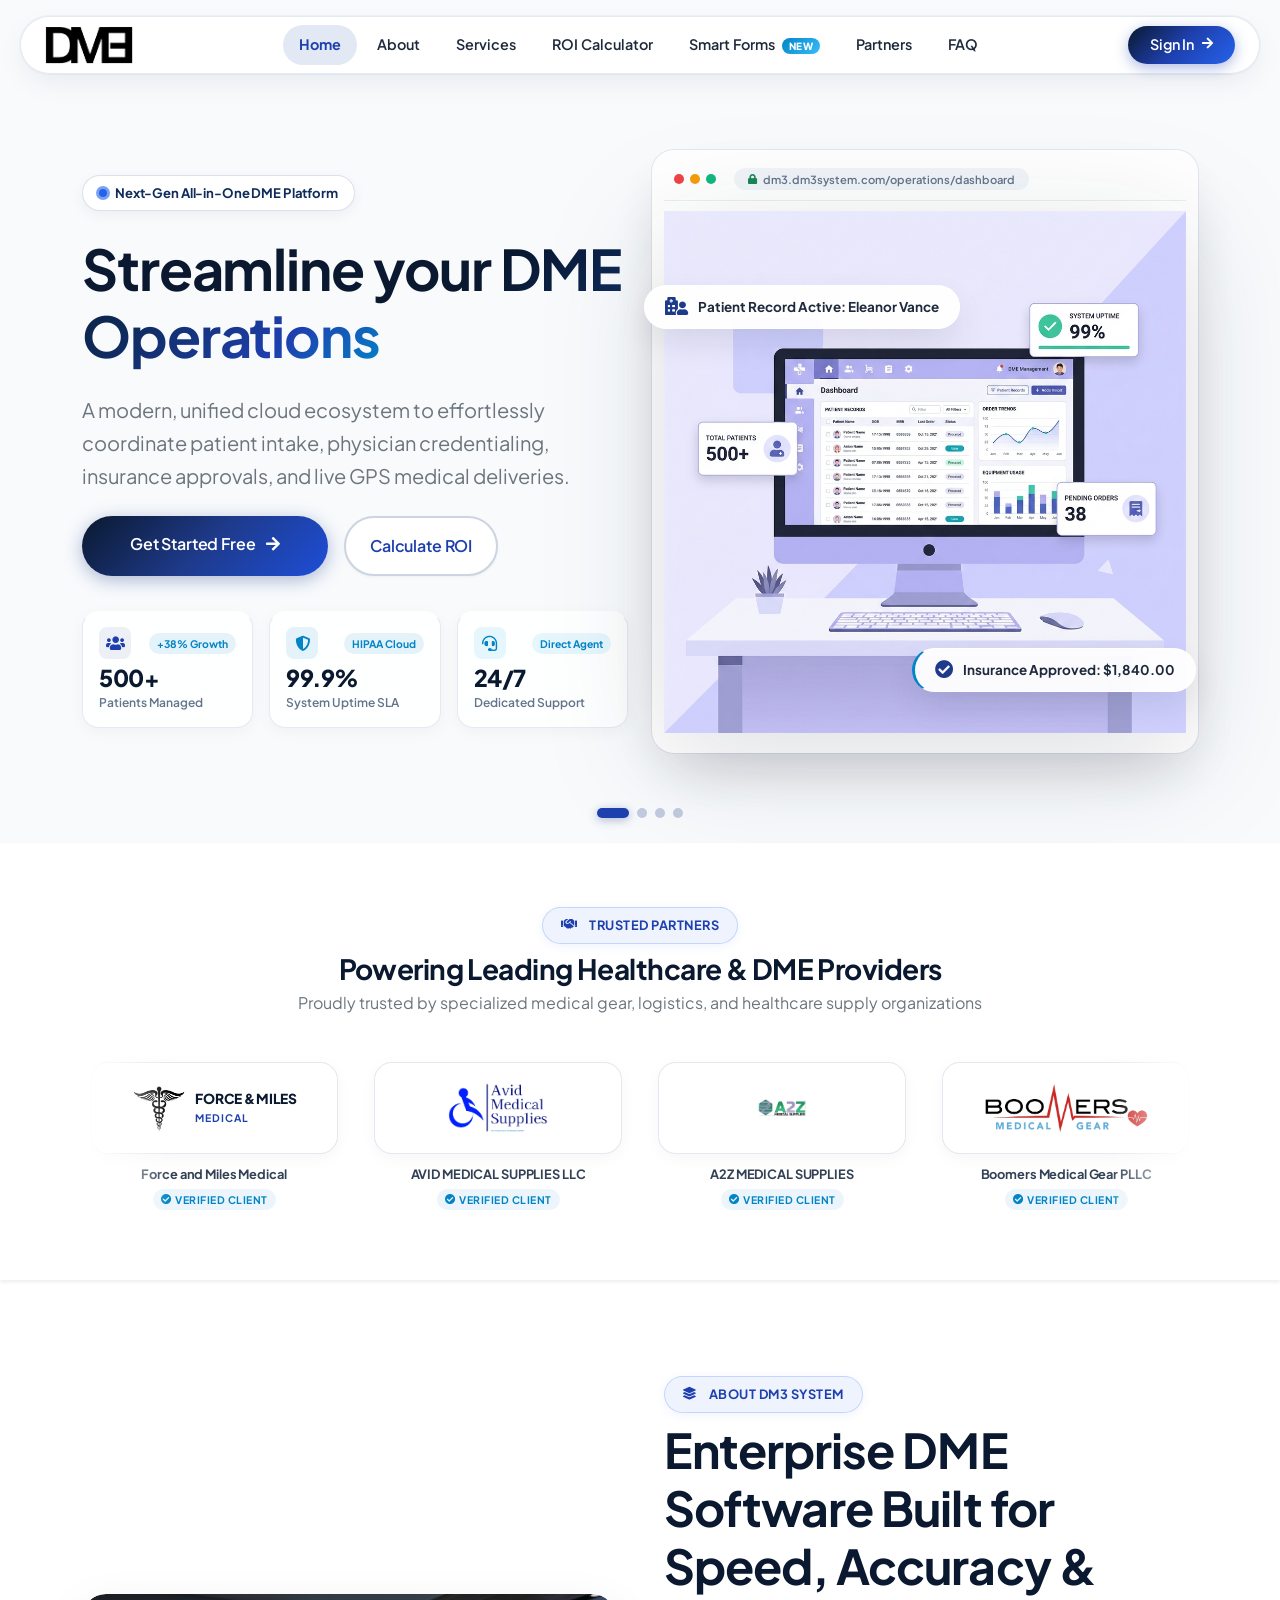
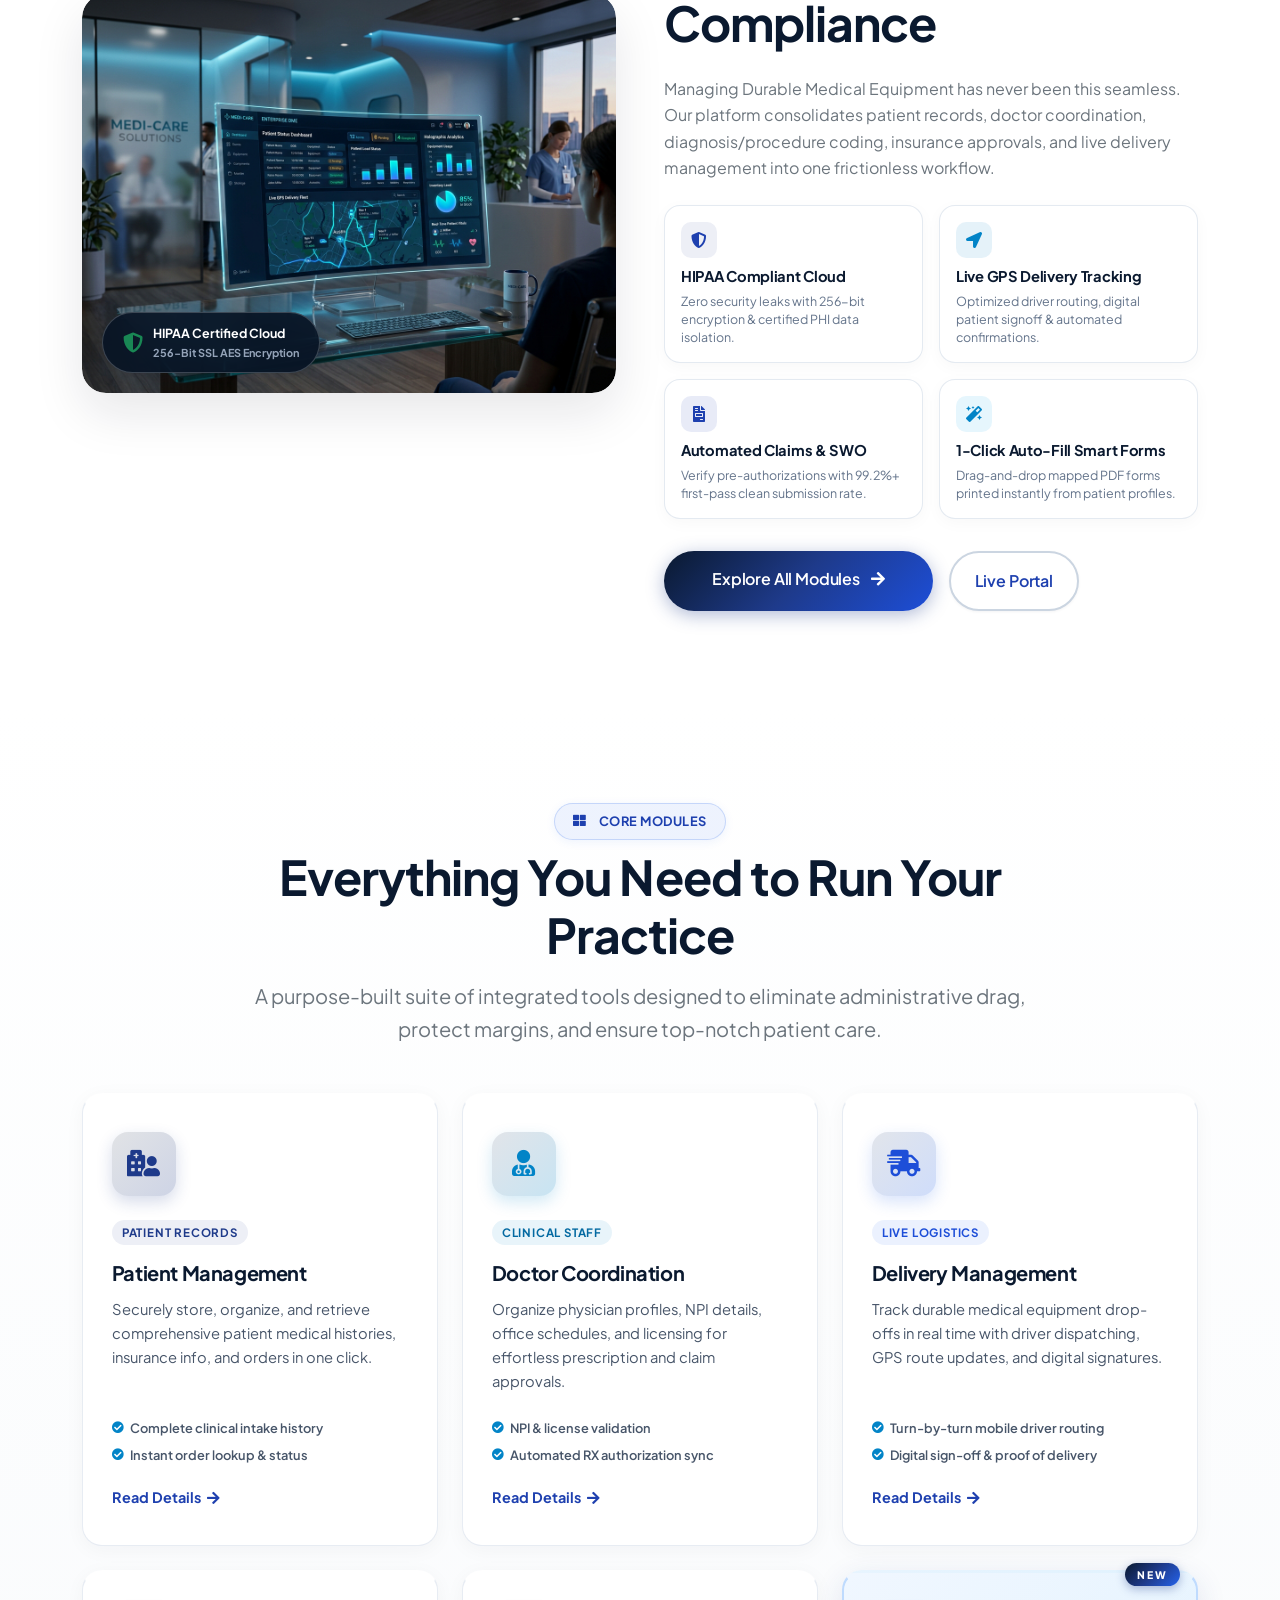
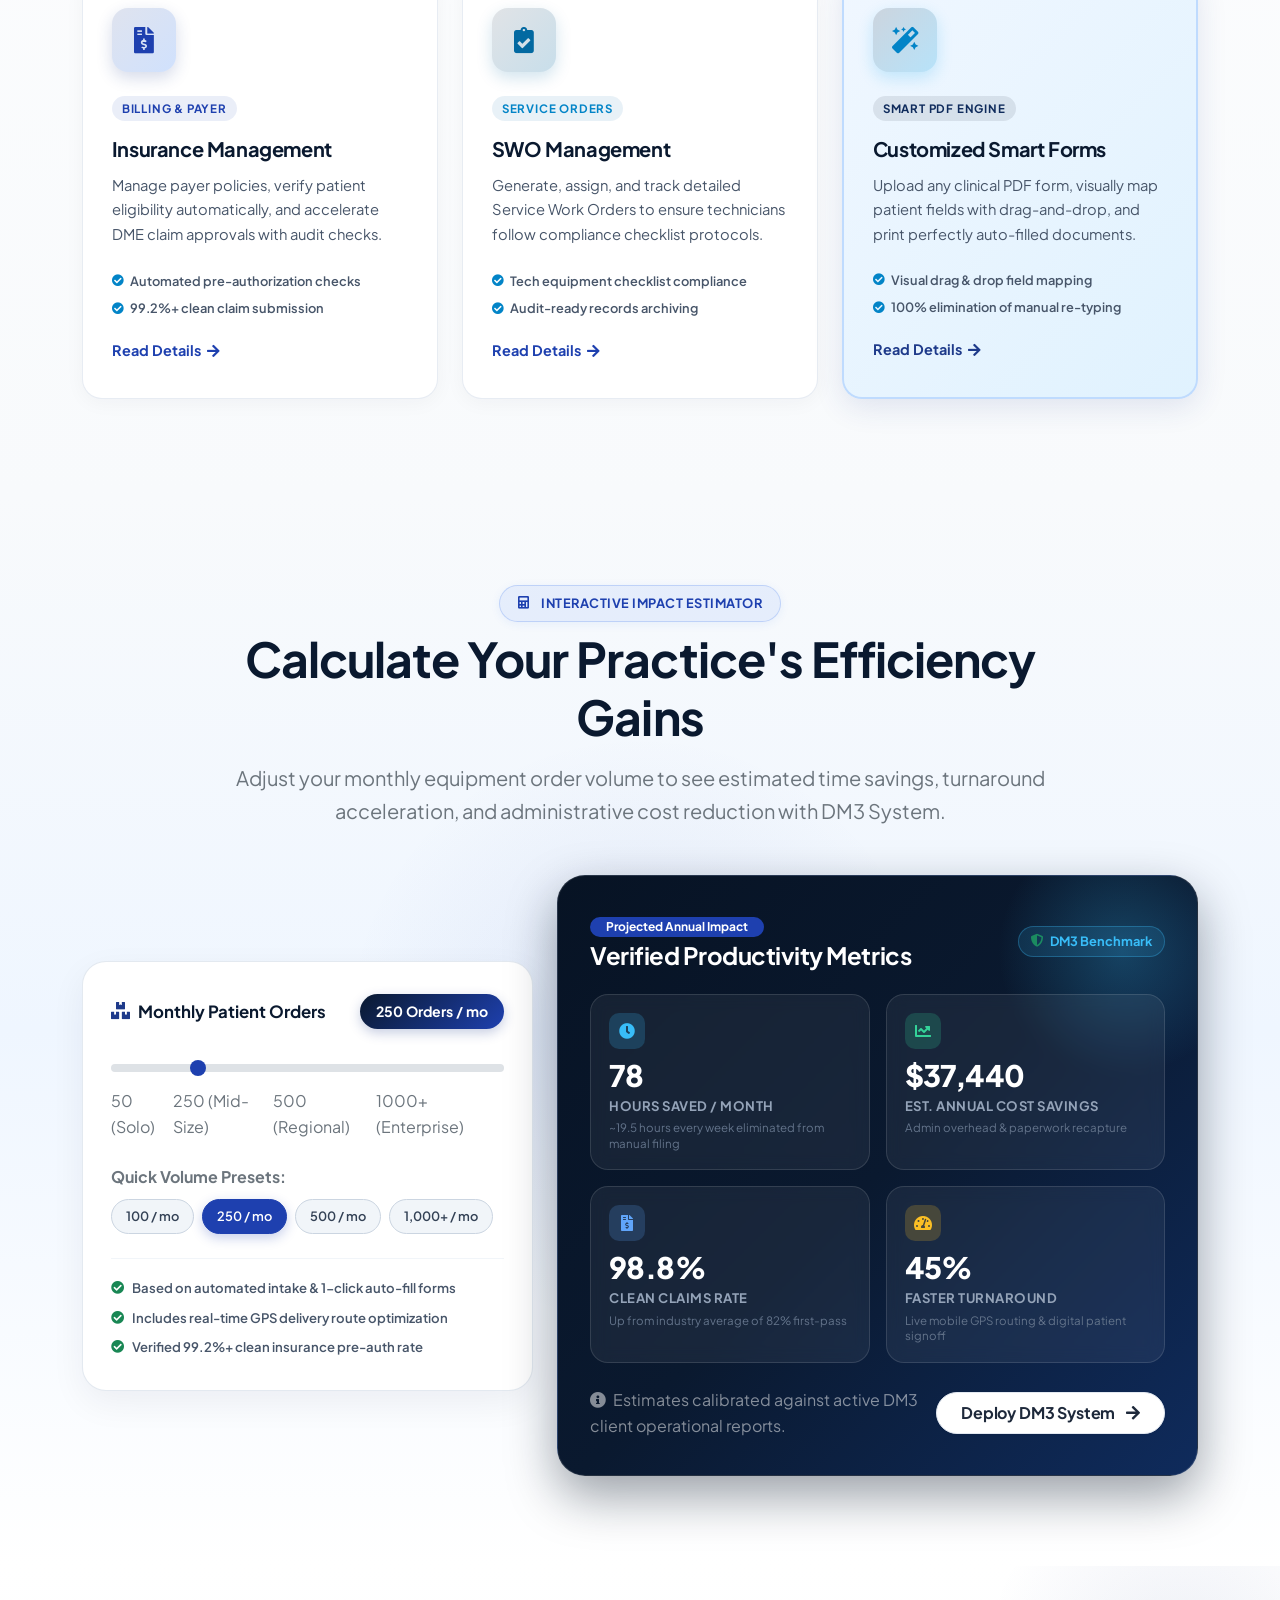
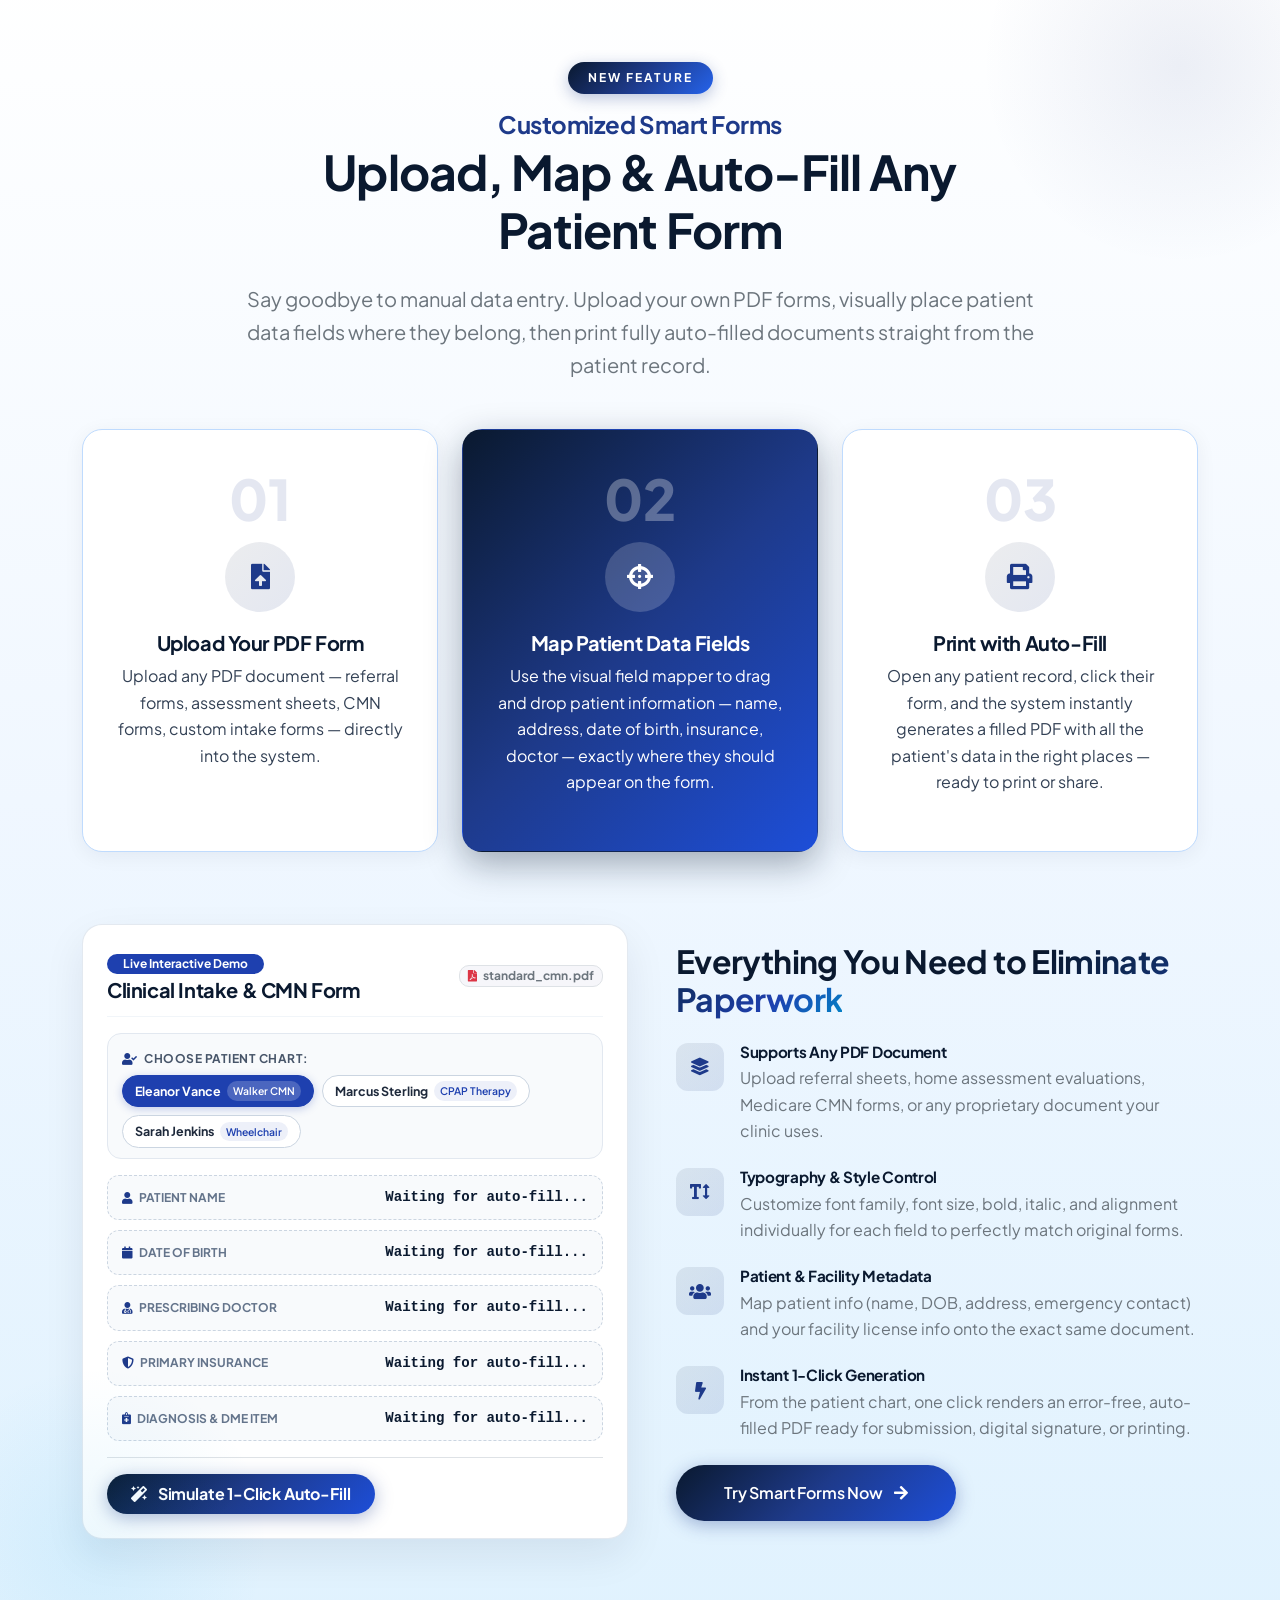
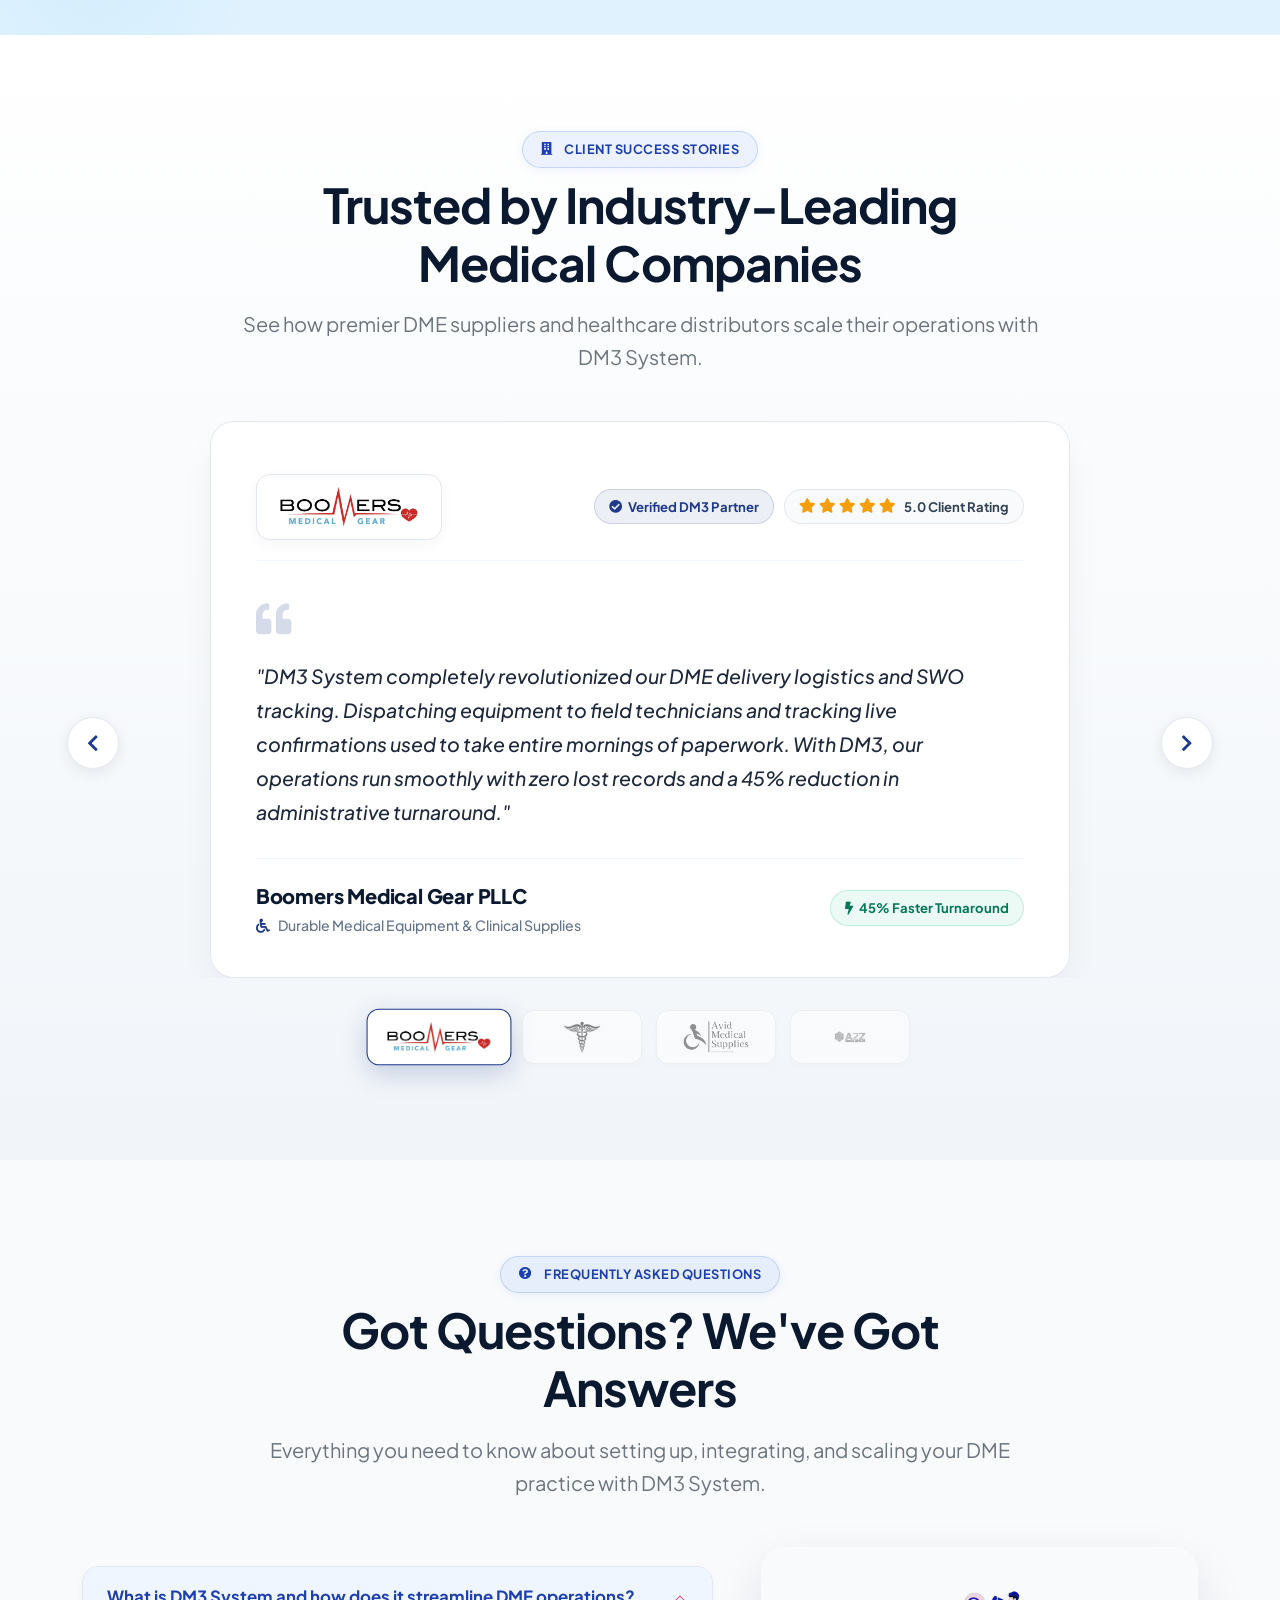
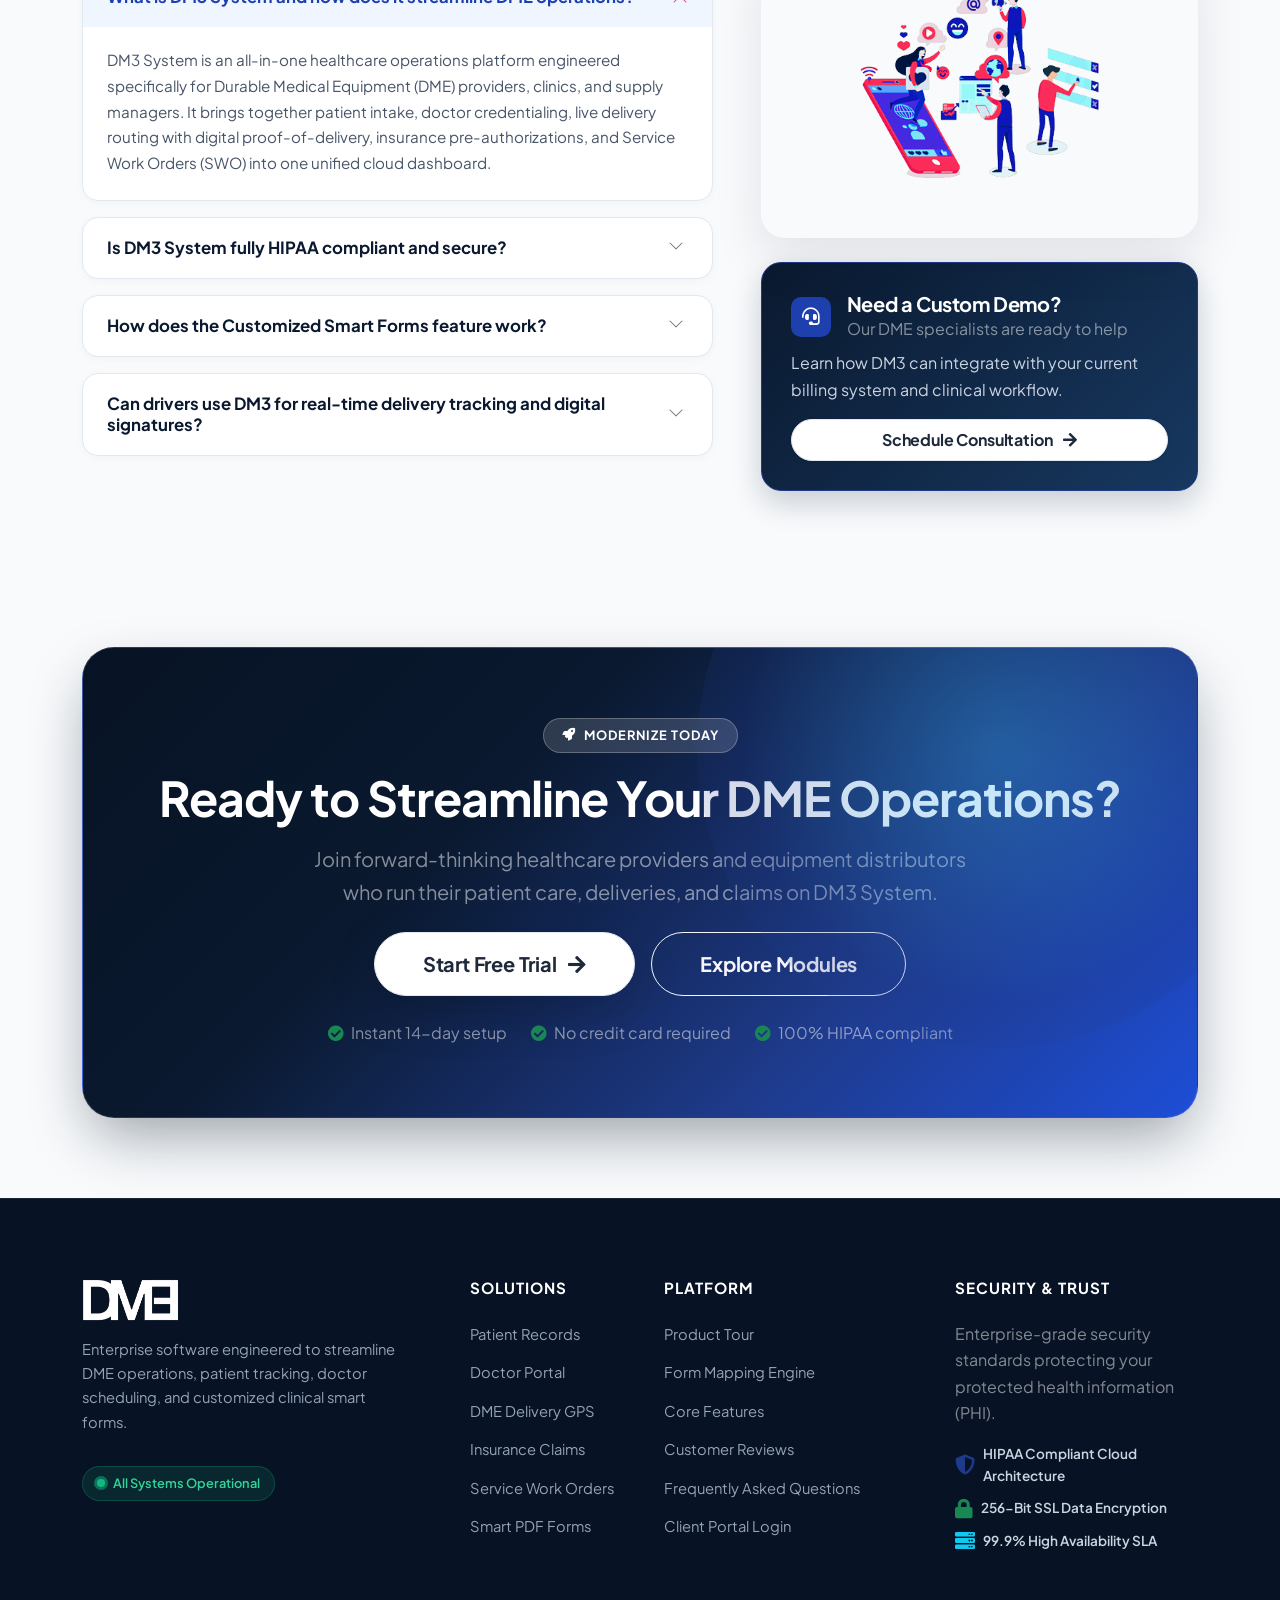
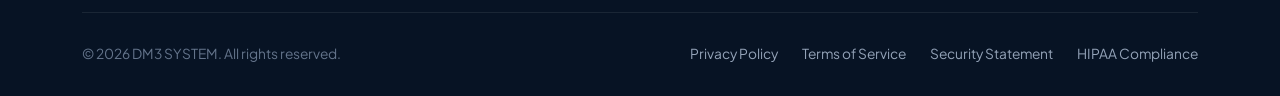
==== index.html @ 43729ce3 "fix the navigation bar in the service detail" ====
<!DOCTYPE html>
<html lang="en">

<head>
    <meta charset="utf-8">
    <title>DM3 System | Modern Healthcare &amp; DME Operations Platform</title>
    <meta content="width=device-width, initial-scale=1.0" name="viewport">
    <meta content="DME management, durable medical equipment, patient management, doctor portal, medical deliveries, insurance claims, smart forms" name="keywords">
    <meta content="All-in-one cloud platform to manage DME patient records, doctor scheduling, live GPS deliveries, insurance claims, and customized auto-filling smart PDF forms." name="description">

    <!-- Google Web Fonts -->
    <link rel="preconnect" href="https://fonts.googleapis.com">
    <link rel="preconnect" href="https://fonts.gstatic.com" crossorigin>
    <link href="https://fonts.googleapis.com/css2?family=Plus+Jakarta+Sans:wght@400;500;600;700;800&family=Inter:wght@400;500;600;700&display=swap" rel="stylesheet">

    <!-- Icon Font Stylesheet -->
    <link rel="stylesheet" href="https://use.fontawesome.com/releases/v5.15.4/css/all.css" />
    <link href="https://cdn.jsdelivr.net/npm/bootstrap-icons@1.4.1/font/bootstrap-icons.css" rel="stylesheet">

    <!-- Libraries Stylesheet -->
    <link href="lib/animate/animate.min.css" rel="stylesheet">
    <link href="lib/owlcarousel/assets/owl.carousel.min.css" rel="stylesheet">
    <link href="lib/lightbox/css/lightbox.min.css" rel="stylesheet">


    <!-- Favicon -->
    <link rel="icon" type="image/png" href="img/logo.png">

    <!-- Customized Bootstrap Stylesheet -->
    <link href="css/bootstrap.min.css" rel="stylesheet">

    <!-- Template Stylesheet -->
    <link href="css/style.css?v=5.0" rel="stylesheet">
</head>

<body>

    <!-- Spinner Start -->
    <div id="spinner"
        class="show bg-white position-fixed translate-middle w-100 vh-100 top-50 start-50 d-flex align-items-center justify-content-center">
        <div class="spinner-border text-primary" style="width: 3rem; height: 3rem;" role="status">
            <span class="sr-only">Loading...</span>
        </div>
    </div>
    <!-- Spinner End -->


    <!-- Navbar & Hero Start -->
    <header class="header-nav-wrapper">
        <nav class="navbar navbar-expand-lg navbar-floating-inner py-2 px-3 px-lg-4">
            <a href="index.html" class="navbar-brand p-0 d-inline-flex align-items-center">
                <img src="img/logo.png" alt="DM3 System" class="brand-logo-img">
            </a>
            
            <button class="navbar-toggler border-0 shadow-none px-2" type="button" data-bs-toggle="collapse" data-bs-target="#navbarCollapse" aria-label="Toggle navigation">
                <span class="fas fa-bars text-primary fs-4"></span>
            </button>
            
            <div class="collapse navbar-collapse" id="navbarCollapse">
                <div class="navbar-nav mx-auto py-2 py-lg-0 align-items-lg-center">
                    <a href="index.html" class="nav-item nav-link active">Home</a>
                    <a href="#about" class="nav-item nav-link">About</a>
                    <a href="#services" class="nav-item nav-link">Services</a>
                    <a href="#roi-calculator" class="nav-item nav-link">ROI Calculator</a>
                    <a href="#custom-forms-feature" class="nav-item nav-link">Smart Forms <span class="nav-new-chip">New</span></a>
                    <a href="#testimonial" class="nav-item nav-link">Partners</a>
                    <a href="#faq" class="nav-item nav-link">FAQ</a>
                </div>

                <div class="d-flex align-items-center gap-2 nav-actions">
                    <a href="https://dm3.dm3system.com" class="btn btn-nav-signin">
                        <span>Sign In</span>
                        <i class="fas fa-arrow-right"></i>
                    </a>
                </div>
            </div>
        </nav>
    </header>

    <div class="container-fluid header position-relative overflow-hidden p-0">
        <!-- Hero Carousel Start -->
        <div class="hero-carousel-wrapper position-relative">
            <!-- Modern Tech Grid & Ambient Mesh Lighting -->
            <div class="hero-grid-bg"></div>
            <div class="hero-ambient-orb-1"></div>
            <div class="hero-ambient-orb-2"></div>

            <div class="header-carousel owl-carousel">

                <!-- Slide 1: Platform Overview -->
                <div class="hero-slide">
                    <div class="container hero-container h-100">
                        <div class="row gy-5 align-items-center h-100">
                            <div class="col-lg-6">
                                <span class="hero-badge-live">
                                    <span class="badge-beacon"></span> Next-Gen All-in-One DME Platform
                                </span>
                                <h1 class="display-4 fw-bold mb-4">Streamline your <span class="hero-title-gradient">DME Operations</span></h1>
                                <p class="fs-5 mb-4 text-muted">A modern, unified cloud ecosystem to effortlessly coordinate patient intake, physician credentialing, insurance approvals, and live GPS medical deliveries.</p>
                                <div class="d-flex gap-3 flex-wrap">
                                    <a href="https://dm3.dm3system.com" class="btn btn-primary rounded-pill py-3 px-5">Get Started Free <i class="fas fa-arrow-right ms-2"></i></a>
                                    <a href="#roi-calculator" class="btn btn-outline-primary rounded-pill py-3 px-4">Calculate ROI</a>
                                </div>
                                <div class="hero-stats-grid">
                                    <div class="hero-stat-card">
                                        <div class="hero-stat-card-top">
                                            <div class="hero-stat-card-icon"><i class="fas fa-users"></i></div>
                                            <span class="hero-stat-card-pill">+38% Growth</span>
                                        </div>
                                        <div class="hero-stat-card-num">500+</div>
                                        <div class="hero-stat-card-label">Patients Managed</div>
                                    </div>
                                    <div class="hero-stat-card">
                                        <div class="hero-stat-card-top">
                                            <div class="hero-stat-card-icon" style="background: rgba(2, 132, 199, 0.1); color: #0284c7;"><i class="fas fa-shield-alt"></i></div>
                                            <span class="hero-stat-card-pill" style="background: rgba(2, 132, 199, 0.1); color: #0284c7;">HIPAA Cloud</span>
                                        </div>
                                        <div class="hero-stat-card-num">99.9%</div>
                                        <div class="hero-stat-card-label">System Uptime SLA</div>
                                    </div>
                                    <div class="hero-stat-card">
                                        <div class="hero-stat-card-top">
                                            <div class="hero-stat-card-icon" style="background: rgba(14, 165, 233, 0.1); color: #0284c7;"><i class="fas fa-headset"></i></div>
                                            <span class="hero-stat-card-pill" style="background: rgba(14, 165, 233, 0.1); color: #0284c7;">Direct Agent</span>
                                        </div>
                                        <div class="hero-stat-card-num">24/7</div>
                                        <div class="hero-stat-card-label">Dedicated Support</div>
                                    </div>
                                </div>
                            </div>
                            <div class="col-lg-6 text-center">
                                <div class="hero-mockup-frame">
                                    <div class="browser-bar">
                                        <span class="browser-dot browser-dot-red"></span>
                                        <span class="browser-dot browser-dot-yellow"></span>
                                        <span class="browser-dot browser-dot-green"></span>
                                        <div class="browser-url-pill">
                                            <i class="fas fa-lock text-success" style="font-size: 0.65rem;"></i>
                                            <span>dm3.dm3system.com/operations/dashboard</span>
                                        </div>
                                    </div>
                                    <div class="hero-img-wrap">
                                        <img src="img/hero-slide-1.png" class="img-fluid hero-main-img" alt="DM3 Dashboard">
                                        <div class="hero-float-card hero-float-card-1">
                                            <i class="fas fa-hospital-user text-primary"></i>
                                            <span>Patient Record Active: Eleanor Vance</span>
                                        </div>
                                        <div class="hero-float-card hero-float-card-2 hero-float-card-green">
                                            <i class="fas fa-check-circle text-primary"></i>
                                            <span>Insurance Approved: $1,840.00</span>
                                        </div>
                                    </div>
                                </div>
                            </div>
                        </div>
                    </div>
                </div>

                <!-- Slide 2: Clinical Coordination -->
                <div class="hero-slide">
                    <div class="container hero-container h-100">
                        <div class="row gy-5 align-items-center h-100">
                            <div class="col-lg-6">
                                <span class="hero-badge-live">
                                    <span class="badge-beacon" style="background:#0284c7;"></span> Patient &amp; Doctor Care
                                </span>
                                <h1 class="display-4 fw-bold mb-4">Manage Patients &amp; <span class="hero-title-gradient">Doctors</span> Effortlessly</h1>
                                <p class="fs-5 mb-4 text-muted">Organize complete patient profiles, physician credentialing, diagnosis/procedure ICD-10 codes, and clinical orders from a single intuitive dashboard.</p>
                                <div class="d-flex gap-3 flex-wrap">
                                    <a href="https://dm3.dm3system.com" class="btn btn-primary rounded-pill py-3 px-5">Get Started Free <i class="fas fa-arrow-right ms-2"></i></a>
                                    <a href="#services" class="btn btn-outline-primary rounded-pill py-3 px-5">Explore Modules</a>
                                </div>
                                <div class="hero-features mt-4">
                                    <div class="hero-feature-item">
                                        <i class="fas fa-user-md text-primary"></i>
                                        <span>Doctor Profiles &amp; NPI</span>
                                    </div>
                                    <div class="hero-feature-item">
                                        <i class="fas fa-notes-medical text-primary"></i>
                                        <span>Medical Records &amp; Charting</span>
                                    </div>
                                    <div class="hero-feature-item">
                                        <i class="fas fa-procedures text-primary"></i>
                                        <span>ICD-10 Procedure Codes</span>
                                    </div>
                                </div>
                            </div>
                            <div class="col-lg-6 text-center">
                                <div class="hero-mockup-frame">
                                    <div class="browser-bar">
                                        <span class="browser-dot browser-dot-red"></span>
                                        <span class="browser-dot browser-dot-yellow"></span>
                                        <span class="browser-dot browser-dot-green"></span>
                                        <div class="browser-url-pill">
                                            <i class="fas fa-lock text-success" style="font-size: 0.65rem;"></i>
                                            <span>dm3.dm3system.com/clinical/doctors</span>
                                        </div>
                                    </div>
                                    <div class="hero-img-wrap">
                                        <img src="img/hero-slide-2.png" class="img-fluid hero-main-img" alt="Patient Management">
                                        <div class="hero-float-card hero-float-card-1 hero-float-card-green">
                                            <i class="fas fa-heartbeat text-primary"></i>
                                            <span>Health Monitored: Active</span>
                                        </div>
                                        <div class="hero-float-card hero-float-card-2 hero-float-card-green">
                                            <i class="fas fa-stethoscope text-primary"></i>
                                            <span>Physician Assigned: Dr. Roberts</span>
                                        </div>
                                    </div>
                                </div>
                            </div>
                        </div>
                    </div>
                </div>

                <!-- Slide 3: Logistics & Deliveries -->
                <div class="hero-slide">
                    <div class="container hero-container h-100">
                        <div class="row gy-5 align-items-center h-100">
                            <div class="col-lg-6">
                                <span class="hero-badge-live">
                                    <span class="badge-beacon" style="background:#1e40af;"></span> Live Logistics &amp; Claims
                                </span>
                                <h1 class="display-4 fw-bold mb-4">Track <span class="hero-title-gradient">Deliveries</span> &amp; Claims in Real Time</h1>
                                <p class="fs-5 mb-4 text-muted">Monitor DME field drop-offs with live GPS driver tracking, digital signature verification, and automated Service Work Orders (SWO).</p>
                                <div class="d-flex gap-3 flex-wrap">
                                    <a href="https://dm3.dm3system.com" class="btn btn-primary rounded-pill py-3 px-5 text-white">Get Started Free <i class="fas fa-arrow-right ms-2"></i></a>
                                    <a href="#testimonial" class="btn btn-outline-primary rounded-pill py-3 px-5">Partner Reviews</a>
                                </div>
                                <div class="hero-features mt-4">
                                    <div class="hero-feature-item">
                                        <i class="fas fa-truck text-primary"></i>
                                        <span>GPS Fleet Tracking</span>
                                    </div>
                                    <div class="hero-feature-item">
                                        <i class="fas fa-file-invoice-dollar text-primary"></i>
                                        <span>Clean Claims Billing</span>
                                    </div>
                                    <div class="hero-feature-item">
                                        <i class="fas fa-file-contract text-primary"></i>
                                        <span>SWO Compliance Check</span>
                                    </div>
                                </div>
                            </div>
                            <div class="col-lg-6 text-center">
                                <div class="hero-mockup-frame">
                                    <div class="browser-bar">
                                        <span class="browser-dot browser-dot-red"></span>
                                        <span class="browser-dot browser-dot-yellow"></span>
                                        <span class="browser-dot browser-dot-green"></span>
                                        <div class="browser-url-pill">
                                            <i class="fas fa-lock text-success" style="font-size: 0.65rem;"></i>
                                            <span>dm3.dm3system.com/logistics/dispatch</span>
                                        </div>
                                    </div>
                                    <div class="hero-img-wrap">
                                        <img src="img/hero-slide-3.png" class="img-fluid hero-main-img" alt="Delivery Management">
                                        <div class="hero-float-card hero-float-card-1 hero-float-card-orange">
                                            <i class="fas fa-truck text-primary"></i>
                                            <span>Delivery En Route: Driver #3</span>
                                        </div>
                                        <div class="hero-float-card hero-float-card-2 hero-float-card-orange">
                                            <i class="fas fa-clipboard-check text-primary"></i>
                                            <span>SWO Signed &amp; Synced</span>
                                        </div>
                                    </div>
                                </div>
                            </div>
                        </div>
                    </div>
                </div>

                <!-- Slide 4: Smart Forms NEW FEATURE -->
                <div class="hero-slide">
                    <div class="container hero-container h-100">
                        <div class="row gy-5 align-items-center h-100">
                            <div class="col-lg-6">
                                <span class="hero-badge-live">
                                    <i class="fas fa-magic text-primary me-1"></i> Breakthrough Innovation
                                </span>
                                <h1 class="display-4 fw-bold mb-4">Customized <span class="hero-title-gradient">Smart Forms</span> with Auto-Fill</h1>
                                <p class="fs-5 mb-4 text-muted">Upload any clinical PDF form, drag-and-drop patient data fields with visual precision, and print perfectly pre-filled documents straight from the patient chart.</p>
                                <div class="d-flex gap-3 flex-wrap">
                                    <a href="https://dm3.dm3system.com" class="btn btn-primary rounded-pill py-3 px-5">Try It Now <i class="fas fa-arrow-right ms-2"></i></a>
                                    <a href="#custom-forms-feature" class="btn btn-outline-primary rounded-pill py-3 px-5">Live Form Demo</a>
                                </div>
                                <div class="hero-features mt-4">
                                    <div class="hero-feature-item">
                                        <i class="fas fa-file-upload text-primary"></i>
                                        <span>Upload Any PDF Form</span>
                                    </div>
                                    <div class="hero-feature-item">
                                        <i class="fas fa-crosshairs text-primary"></i>
                                        <span>Visual Field Mapper</span>
                                    </div>
                                    <div class="hero-feature-item">
                                        <i class="fas fa-bolt text-primary"></i>
                                        <span>1-Click Print Ready</span>
                                    </div>
                                </div>
                            </div>
                            <div class="col-lg-6 text-center">
                                <div class="hero-mockup-frame">
                                    <div class="browser-bar">
                                        <span class="browser-dot browser-dot-red"></span>
                                        <span class="browser-dot browser-dot-yellow"></span>
                                        <span class="browser-dot browser-dot-green"></span>
                                        <div class="browser-url-pill">
                                            <i class="fas fa-lock text-success" style="font-size: 0.65rem;"></i>
                                            <span>dm3.dm3system.com/smart-forms/mapper</span>
                                        </div>
                                    </div>
                                    <div class="hero-img-wrap custom-forms-hero-wrap">
                                        <img src="img/hero-slide-4.png" class="img-fluid hero-main-img" alt="Customized Forms Feature">
                                        <div class="hero-float-card hero-float-card-1 hero-float-card-purple">
                                            <i class="fas fa-object-group text-primary"></i>
                                            <span>24 Form Fields Mapped</span>
                                        </div>
                                        <div class="hero-float-card hero-float-card-2 hero-float-card-purple">
                                            <i class="fas fa-check-circle text-primary"></i>
                                            <span>PDF Auto-Filled Instantly</span>
                                        </div>
                                        <div class="new-feature-badge">
                                            <span>NEW</span>
                                        </div>
                                    </div>
                                </div>
                            </div>
                        </div>
                    </div>
                </div>

            </div><!-- /.header-carousel -->
        </div>
        <!-- Hero Carousel End -->
    </div>
    <!-- Navbar & Hero End -->

    <!-- Trusted By / Companies Logos Start -->
    <div class="container-fluid py-5 bg-white shadow-sm" style="position: relative; z-index: 10;">
        <div class="container py-3">
            <div class="text-center mx-auto mb-4" style="max-width: 780px;">
                <span class="hero-badge mb-2"><i class="fas fa-handshake me-1"></i> Trusted Partners</span>
                <h3 class="mb-1 fw-bold">Powering Leading Healthcare &amp; DME Providers</h3>
                <p class="text-muted fs-6 mb-0">Proudly trusted by specialized medical gear, logistics, and healthcare supply organizations</p>
            </div>
            <div class="logo-carousel-mask">
                <div class="logo-carousel owl-carousel pt-3">
                    <!-- 1. Boomers Medical Gear PLLC -->
                    <div class="client-logo-item">
                        <div class="client-logo-card">
                            <img src="img/clients/client-boomers.png" alt="Boomers Medical Gear PLLC" class="client-logo-img">
                        </div>
                        <span class="client-logo-meta">Boomers Medical Gear PLLC</span>
                        <span class="client-verified-chip"><i class="fas fa-check-circle"></i> Verified Client</span>
                    </div>

                    <!-- 2. Force and Miles Medical -->
                    <div class="client-logo-item">
                        <div class="client-logo-card">
                            <div class="d-flex align-items-center justify-content-center gap-2">
                                <img src="img/clients/client-force-and-miles.png" alt="Force and Miles Medical" class="client-logo-img" style="max-height: 48px; width: auto;">
                                <div class="text-start" style="line-height: 1.15;">
                                    <span style="font-weight: 800; font-size: 0.86rem; color: #0a192f; display: block; letter-spacing: -0.02em;">FORCE &amp; MILES</span>
                                    <span style="font-weight: 700; font-size: 0.65rem; color: #1e40af; text-transform: uppercase; letter-spacing: 1px;">MEDICAL</span>
                                </div>
                            </div>
                        </div>
                        <span class="client-logo-meta">Force and Miles Medical</span>
                        <span class="client-verified-chip"><i class="fas fa-check-circle"></i> Verified Client</span>
                    </div>

                    <!-- 3. AVID MEDICAL SUPPLIES LLC -->
                    <div class="client-logo-item">
                        <div class="client-logo-card">
                            <img src="img/clients/client-avid-medical.png" alt="AVID MEDICAL SUPPLIES LLC" class="client-logo-img">
                        </div>
                        <span class="client-logo-meta">AVID MEDICAL SUPPLIES LLC</span>
                        <span class="client-verified-chip"><i class="fas fa-check-circle"></i> Verified Client</span>
                    </div>

                    <!-- 4. A2Z MEDICAL SUPPLIES -->
                    <div class="client-logo-item">
                        <div class="client-logo-card">
                            <img src="img/clients/client-a2z-medical.png" alt="A2Z MEDICAL SUPPLIES" class="client-logo-img">
                        </div>
                        <span class="client-logo-meta">A2Z MEDICAL SUPPLIES</span>
                        <span class="client-verified-chip"><i class="fas fa-check-circle"></i> Verified Client</span>
                    </div>

                    <!-- Loop duplicates for infinite carousel fluidity -->
                    <div class="client-logo-item">
                        <div class="client-logo-card">
                            <img src="img/clients/client-boomers.png" alt="Boomers Medical Gear PLLC" class="client-logo-img">
                        </div>
                        <span class="client-logo-meta">Boomers Medical Gear PLLC</span>
                        <span class="client-verified-chip"><i class="fas fa-check-circle"></i> Verified Client</span>
                    </div>

                    <div class="client-logo-item">
                        <div class="client-logo-card">
                            <div class="d-flex align-items-center justify-content-center gap-2">
                                <img src="img/clients/client-force-and-miles.png" alt="Force and Miles Medical" class="client-logo-img" style="max-height: 48px; width: auto;">
                                <div class="text-start" style="line-height: 1.15;">
                                    <span style="font-weight: 800; font-size: 0.86rem; color: #0a192f; display: block; letter-spacing: -0.02em;">FORCE &amp; MILES</span>
                                    <span style="font-weight: 700; font-size: 0.65rem; color: #1e40af; text-transform: uppercase; letter-spacing: 1px;">MEDICAL</span>
                                </div>
                            </div>
                        </div>
                        <span class="client-logo-meta">Force and Miles Medical</span>
                        <span class="client-verified-chip"><i class="fas fa-check-circle"></i> Verified Client</span>
                    </div>

                    <div class="client-logo-item">
                        <div class="client-logo-card">
                            <img src="img/clients/client-avid-medical.png" alt="AVID MEDICAL SUPPLIES LLC" class="client-logo-img">
                        </div>
                        <span class="client-logo-meta">AVID MEDICAL SUPPLIES LLC</span>
                        <span class="client-verified-chip"><i class="fas fa-check-circle"></i> Verified Client</span>
                    </div>

                    <div class="client-logo-item">
                        <div class="client-logo-card">
                            <img src="img/clients/client-a2z-medical.png" alt="A2Z MEDICAL SUPPLIES" class="client-logo-img">
                        </div>
                        <span class="client-logo-meta">A2Z MEDICAL SUPPLIES</span>
                        <span class="client-verified-chip"><i class="fas fa-check-circle"></i> Verified Client</span>
                    </div>
                </div>
            </div>
        </div>
    </div>
    <!-- Trusted By / Companies Logos End -->


    <!-- About Start -->
    <div class="container-fluid overflow-hidden py-5 about-section" id="about">
        <div class="container py-5">
            <div class="row g-5 align-items-center">
                <div class="col-lg-6 wow fadeInUp" data-wow-delay="0.1s">
                    <div class="about-img-wrap position-relative">
                        <img src="img/about_modern.jpg" class="img-fluid w-100 rounded-4 shadow-lg" alt="DM3 Enterprise DME Platform Experience">
                        <div class="hero-float-card" style="bottom: 20px; left: 20px; background: rgba(7, 19, 36, 0.9); color: #fff; border: 1px solid rgba(255,255,255,0.2);">
                            <i class="fas fa-shield-alt text-success fs-5"></i>
                            <div>
                                <div style="font-size: 0.78rem; font-weight: 700;">HIPAA Certified Cloud</div>
                                <div style="font-size: 0.68rem; color: #94a3b8;">256-Bit SSL AES Encryption</div>
                            </div>
                        </div>
                    </div>
                </div>
                <div class="col-lg-6 wow fadeInUp" data-wow-delay="0.3s">
                    <span class="hero-badge mb-2"><i class="fas fa-layer-group me-1"></i> About DM3 System</span>
                    <h1 class="display-5 fw-bold mb-4">Enterprise DME Software Built for Speed, Accuracy &amp; Compliance</h1>
                    <p class="mb-4 text-muted fs-6">Managing Durable Medical Equipment has never been this seamless. Our platform consolidates patient records, doctor coordination, diagnosis/procedure coding, insurance approvals, and live delivery management into one frictionless workflow.</p>
                    
                    <!-- Bento Value Cards Grid -->
                    <div class="about-bento-grid">
                        <div class="about-bento-card">
                            <div class="about-bento-icon"><i class="fas fa-shield-alt"></i></div>
                            <h5 class="about-bento-title">HIPAA Compliant Cloud</h5>
                            <p class="about-bento-desc">Zero security leaks with 256-bit encryption &amp; certified PHI data isolation.</p>
                        </div>
                        <div class="about-bento-card">
                            <div class="about-bento-icon" style="background: rgba(2, 132, 199, 0.1); color: #0284c7;"><i class="fas fa-location-arrow"></i></div>
                            <h5 class="about-bento-title">Live GPS Delivery Tracking</h5>
                            <p class="about-bento-desc">Optimized driver routing, digital patient signoff &amp; automated confirmations.</p>
                        </div>
                        <div class="about-bento-card">
                            <div class="about-bento-icon" style="background: rgba(30, 64, 175, 0.1); color: #1e40af;"><i class="fas fa-file-invoice"></i></div>
                            <h5 class="about-bento-title">Automated Claims &amp; SWO</h5>
                            <p class="about-bento-desc">Verify pre-authorizations with 99.2%+ first-pass clean submission rate.</p>
                        </div>
                        <div class="about-bento-card">
                            <div class="about-bento-icon" style="background: rgba(14, 165, 233, 0.1); color: #0284c7;"><i class="fas fa-magic"></i></div>
                            <h5 class="about-bento-title">1-Click Auto-Fill Smart Forms</h5>
                            <p class="about-bento-desc">Drag-and-drop mapped PDF forms printed instantly from patient profiles.</p>
                        </div>
                    </div>

                    <div class="d-flex gap-3 flex-wrap">
                        <a href="#services" class="btn btn-primary rounded-pill py-3 px-5">Explore All Modules <i class="fas fa-arrow-right ms-2"></i></a>
                        <a href="https://dm3.dm3system.com" class="btn btn-outline-primary rounded-pill py-3 px-4">Live Portal</a>
                    </div>
                </div>
            </div>
        </div>
    </div>
    <!-- About End -->


    <!-- Service Start -->
    <div class="container-fluid service py-5" id="services">
        <div class="container py-5">
            <div class="text-center mx-auto mb-5 wow fadeInUp" data-wow-delay="0.1s" style="max-width: 820px;">
                <span class="hero-badge mb-2"><i class="fas fa-th-large me-1"></i> Core Modules</span>
                <h1 class="display-5 fw-bold mb-3">Everything You Need to Run Your Practice</h1>
                <p class="mb-0 text-muted fs-5">A purpose-built suite of integrated tools designed to eliminate administrative drag, protect margins, and ensure top-notch patient care.</p>
            </div>
            <div class="row g-4 justify-content-center">
                <!-- 1. Patient Management -->
                <div class="col-md-6 col-lg-4 wow fadeInUp" data-wow-delay="0.1s">
                    <div class="service-item">
                        <div class="service-icon-wrap icon-box-blue">
                            <i class="fas fa-hospital-user"></i>
                        </div>
                        <span class="service-pill-tag tag-blue">Patient Records</span>
                        <h4>Patient Management</h4>
                        <p>Securely store, organize, and retrieve comprehensive patient medical histories, insurance info, and orders in one click.</p>
                        <ul class="service-micro-checklist">
                            <li><i class="fas fa-check-circle"></i> Complete clinical intake history</li>
                            <li><i class="fas fa-check-circle"></i> Instant order lookup &amp; status</li>
                        </ul>
                        <a href="service-detail.html?service=patient" class="service-link mt-auto">Read Details <i class="fas fa-arrow-right"></i></a>
                    </div>
                </div>

                <!-- 2. Doctor Management -->
                <div class="col-md-6 col-lg-4 wow fadeInUp" data-wow-delay="0.2s">
                    <div class="service-item">
                        <div class="service-icon-wrap icon-box-green">
                            <i class="fas fa-user-md"></i>
                        </div>
                        <span class="service-pill-tag tag-green">Clinical Staff</span>
                        <h4>Doctor Coordination</h4>
                        <p>Organize physician profiles, NPI details, office schedules, and licensing for effortless prescription and claim approvals.</p>
                        <ul class="service-micro-checklist">
                            <li><i class="fas fa-check-circle"></i> NPI &amp; license validation</li>
                            <li><i class="fas fa-check-circle"></i> Automated RX authorization sync</li>
                        </ul>
                        <a href="service-detail.html?service=doctor" class="service-link mt-auto">Read Details <i class="fas fa-arrow-right"></i></a>
                    </div>
                </div>

                <!-- 3. Delivery Management -->
                <div class="col-md-6 col-lg-4 wow fadeInUp" data-wow-delay="0.3s">
                    <div class="service-item">
                        <div class="service-icon-wrap icon-box-amber">
                            <i class="fas fa-shipping-fast"></i>
                        </div>
                        <span class="service-pill-tag tag-amber">Live Logistics</span>
                        <h4>Delivery Management</h4>
                        <p>Track durable medical equipment drop-offs in real time with driver dispatching, GPS route updates, and digital signatures.</p>
                        <ul class="service-micro-checklist">
                            <li><i class="fas fa-check-circle"></i> Turn-by-turn mobile driver routing</li>
                            <li><i class="fas fa-check-circle"></i> Digital sign-off &amp; proof of delivery</li>
                        </ul>
                        <a href="service-detail.html?service=delivery" class="service-link mt-auto">Read Details <i class="fas fa-arrow-right"></i></a>
                    </div>
                </div>

                <!-- 4. Insurance Management -->
                <div class="col-md-6 col-lg-4 wow fadeInUp" data-wow-delay="0.4s">
                    <div class="service-item">
                        <div class="service-icon-wrap icon-box-indigo">
                            <i class="fas fa-file-invoice-dollar"></i>
                        </div>
                        <span class="service-pill-tag tag-indigo">Billing &amp; Payer</span>
                        <h4>Insurance Management</h4>
                        <p>Manage payer policies, verify patient eligibility automatically, and accelerate DME claim approvals with audit checks.</p>
                        <ul class="service-micro-checklist">
                            <li><i class="fas fa-check-circle"></i> Automated pre-authorization checks</li>
                            <li><i class="fas fa-check-circle"></i> 99.2%+ clean claim submission</li>
                        </ul>
                        <a href="service-detail.html?service=insurance" class="service-link mt-auto">Read Details <i class="fas fa-arrow-right"></i></a>
                    </div>
                </div>

                <!-- 5. SWO Management -->
                <div class="col-md-6 col-lg-4 wow fadeInUp" data-wow-delay="0.5s">
                    <div class="service-item">
                        <div class="service-icon-wrap icon-box-teal">
                            <i class="fas fa-clipboard-check"></i>
                        </div>
                        <span class="service-pill-tag tag-teal">Service Orders</span>
                        <h4>SWO Management</h4>
                        <p>Generate, assign, and track detailed Service Work Orders to ensure technicians follow compliance checklist protocols.</p>
                        <ul class="service-micro-checklist">
                            <li><i class="fas fa-check-circle"></i> Tech equipment checklist compliance</li>
                            <li><i class="fas fa-check-circle"></i> Audit-ready records archiving</li>
                        </ul>
                        <a href="service-detail.html?service=swo" class="service-link mt-auto">Read Details <i class="fas fa-arrow-right"></i></a>
                    </div>
                </div>

                <!-- 6. Customized Forms (FEATURED SPOTLIGHT) -->
                <div class="col-md-6 col-lg-4 wow fadeInUp" data-wow-delay="0.6s">
                    <div class="service-item service-item-featured">
                        <div class="service-new-badge">NEW</div>
                        <div class="service-icon-wrap icon-box-purple">
                            <i class="fas fa-magic"></i>
                        </div>
                        <span class="service-pill-tag tag-purple">Smart PDF Engine</span>
                        <h4>Customized Smart Forms</h4>
                        <p>Upload any clinical PDF form, visually map patient fields with drag-and-drop, and print perfectly auto-filled documents.</p>
                        <ul class="service-micro-checklist">
                            <li><i class="fas fa-check-circle"></i> Visual drag &amp; drop field mapping</li>
                            <li><i class="fas fa-check-circle"></i> 100% elimination of manual re-typing</li>
                        </ul>
                        <a href="service-detail.html?service=customforms" class="service-link mt-auto text-primary fw-bold">Read Details <i class="fas fa-arrow-right"></i></a>
                    </div>
                </div>
            </div>
        </div>
    </div>
    <!-- Service End -->


    <!-- ===== Interactive DME Workflow & ROI Simulator Section Start ===== -->
    <section class="container-fluid roi-section overflow-hidden" id="roi-calculator">
        <div class="roi-glow-sphere"></div>
        <div class="container position-relative" style="z-index: 2;">
            <div class="text-center mx-auto mb-5 wow fadeInUp" data-wow-delay="0.1s" style="max-width: 820px;">
                <span class="hero-badge mb-2"><i class="fas fa-calculator me-1"></i> Interactive Impact Estimator</span>
                <h2 class="display-5 fw-bold mb-3">Calculate Your Practice's Efficiency Gains</h2>
                <p class="text-muted fs-5 mb-0">Adjust your monthly equipment order volume to see estimated time savings, turnaround acceleration, and administrative cost reduction with DM3 System.</p>
            </div>

            <div class="row g-4 align-items-center justify-content-center">
                <div class="col-lg-5 wow fadeInLeft" data-wow-delay="0.2s">
                    <div class="roi-control-card">
                        <div class="d-flex justify-content-between align-items-center mb-4">
                            <span class="roi-control-label"><i class="fas fa-boxes text-primary me-2"></i>Monthly Patient Orders</span>
                            <span class="roi-volume-badge" id="roi-volume-display">250 Orders / mo</span>
                        </div>

                        <!-- Volume Slider -->
                        <div class="roi-slider-wrap mb-4">
                            <input type="range" class="form-range roi-range-input" min="50" max="1000" step="50" value="250" id="roi-slider">
                            <div class="d-flex justify-content-between text-muted fs-7 mt-2">
                                <span>50 (Solo)</span>
                                <span>250 (Mid-Size)</span>
                                <span>500 (Regional)</span>
                                <span>1000+ (Enterprise)</span>
                            </div>
                        </div>

                        <!-- Preset Volume Quick-Pills -->
                        <div class="roi-preset-group mb-4">
                            <span class="fs-7 text-muted d-block mb-2 fw-bold">Quick Volume Presets:</span>
                            <div class="d-flex gap-2 flex-wrap">
                                <button type="button" class="roi-preset-btn" data-val="100">100 / mo</button>
                                <button type="button" class="roi-preset-btn active" data-val="250">250 / mo</button>
                                <button type="button" class="roi-preset-btn" data-val="500">500 / mo</button>
                                <button type="button" class="roi-preset-btn" data-val="1000">1,000+ / mo</button>
                            </div>
                        </div>

                        <!-- System Benchmark Checklist -->
                        <div class="roi-benchmark-list">
                            <div class="roi-benchmark-item">
                                <i class="fas fa-check-circle text-success"></i>
                                <span>Based on automated intake &amp; 1-click auto-fill forms</span>
                            </div>
                            <div class="roi-benchmark-item">
                                <i class="fas fa-check-circle text-success"></i>
                                <span>Includes real-time GPS delivery route optimization</span>
                            </div>
                            <div class="roi-benchmark-item">
                                <i class="fas fa-check-circle text-success"></i>
                                <span>Verified 99.2%+ clean insurance pre-auth rate</span>
                            </div>
                        </div>
                    </div>
                </div>

                <div class="col-lg-7 wow fadeInRight" data-wow-delay="0.3s">
                    <div class="roi-results-board">
                        <div class="roi-results-header d-flex justify-content-between align-items-center mb-4 flex-wrap gap-2">
                            <div>
                                <span class="badge bg-primary text-white px-3 py-1 rounded-pill mb-1">Projected Annual Impact</span>
                                <h4 class="fw-bold mb-0 text-white">Verified Productivity Metrics</h4>
                            </div>
                            <div class="roi-verified-seal">
                                <i class="fas fa-shield-alt text-success"></i> DM3 Benchmark
                            </div>
                        </div>

                        <div class="row g-3 mb-4">
                            <!-- Metric 1: Hours Saved -->
                            <div class="col-sm-6">
                                <div class="roi-metric-box">
                                    <div class="roi-metric-icon icon-hours">
                                        <i class="fas fa-clock"></i>
                                    </div>
                                    <div class="roi-metric-data">
                                        <div class="roi-metric-number" id="roi-hours-saved">78</div>
                                        <div class="roi-metric-unit">Hours Saved / Month</div>
                                        <div class="roi-metric-sub">~19.5 hours every week eliminated from manual filing</div>
                                    </div>
                                </div>
                            </div>

                            <!-- Metric 2: Annual Cost Reduction -->
                            <div class="col-sm-6">
                                <div class="roi-metric-box">
                                    <div class="roi-metric-icon icon-savings">
                                        <i class="fas fa-chart-line"></i>
                                    </div>
                                    <div class="roi-metric-data">
                                        <div class="roi-metric-number" id="roi-annual-savings">$37,440</div>
                                        <div class="roi-metric-unit">Est. Annual Cost Savings</div>
                                        <div class="roi-metric-sub">Admin overhead &amp; paperwork recapture</div>
                                    </div>
                                </div>
                            </div>

                            <!-- Metric 3: Clean Claims Rate -->
                            <div class="col-sm-6">
                                <div class="roi-metric-box">
                                    <div class="roi-metric-icon icon-claims">
                                        <i class="fas fa-file-invoice-dollar"></i>
                                    </div>
                                    <div class="roi-metric-data">
                                        <div class="roi-metric-number" id="roi-clean-claims">99.4%</div>
                                        <div class="roi-metric-unit">Clean Claims Rate</div>
                                        <div class="roi-metric-sub">Up from industry average of 82% first-pass</div>
                                    </div>
                                </div>
                            </div>

                            <!-- Metric 4: Turnaround Acceleration -->
                            <div class="col-sm-6">
                                <div class="roi-metric-box">
                                    <div class="roi-metric-icon icon-speed">
                                        <i class="fas fa-tachometer-alt"></i>
                                    </div>
                                    <div class="roi-metric-data">
                                        <div class="roi-metric-number" id="roi-delivery-speed">45%</div>
                                        <div class="roi-metric-unit">Faster Turnaround</div>
                                        <div class="roi-metric-sub">Live mobile GPS routing &amp; digital patient signoff</div>
                                    </div>
                                </div>
                            </div>
                        </div>

                        <div class="roi-cta-bar d-flex flex-column flex-sm-row justify-content-between align-items-center gap-3">
                            <div class="text-white-50 fs-7">
                                <i class="fas fa-info-circle me-1"></i> Estimates calibrated against active DM3 client operational reports.
                            </div>
                            <a href="https://dm3.dm3system.com" class="btn btn-light rounded-pill px-4 py-2 fw-bold text-primary text-nowrap">
                                Deploy DM3 System <i class="fas fa-arrow-right ms-2"></i>
                            </a>
                        </div>
                    </div>
                </div>
            </div>
        </div>
    </section>
    <!-- ===== Interactive DME Workflow & ROI Simulator Section End ===== -->


    <!-- ===== Customized Forms Feature Section Start ===== -->
    <div class="container-fluid custom-forms-section py-5" id="custom-forms-feature">
        <div class="container py-5">
            <!-- Section Header -->
            <div class="text-center mx-auto mb-5 wow fadeInUp" data-wow-delay="0.1s" style="max-width: 800px;">
                <span class="feature-label-pill">NEW FEATURE</span>
                <h4 class="mb-1 text-primary fw-bold">Customized Smart Forms</h4>
                <h1 class="display-5 mb-4 fw-bold">Upload, Map &amp; Auto-Fill Any Patient Form</h1>
                <p class="mb-0 text-muted fs-5">Say goodbye to manual data entry. Upload your own PDF forms, visually place patient data fields where they belong, then print fully auto-filled documents straight from the patient record.</p>
            </div>

            <!-- 3-Step How It Works -->
            <div class="row g-4 mb-5">
                <div class="col-md-4 wow fadeInUp" data-wow-delay="0.1s">
                    <div class="step-card">
                        <div class="step-number">01</div>
                        <div class="step-icon">
                            <i class="fas fa-file-upload"></i>
                        </div>
                        <h5>Upload Your PDF Form</h5>
                        <p>Upload any PDF document — referral forms, assessment sheets, CMN forms, custom intake forms — directly into the system.</p>
                    </div>
                </div>
                <div class="col-md-4 wow fadeInUp" data-wow-delay="0.3s">
                    <div class="step-card step-card-active">
                        <div class="step-number">02</div>
                        <div class="step-icon">
                            <i class="fas fa-crosshairs"></i>
                        </div>
                        <h5>Map Patient Data Fields</h5>
                        <p>Use the visual field mapper to drag and drop patient information — name, address, date of birth, insurance, doctor — exactly where they should appear on the form.</p>
                    </div>
                </div>
                <div class="col-md-4 wow fadeInUp" data-wow-delay="0.5s">
                    <div class="step-card">
                        <div class="step-number">03</div>
                        <div class="step-icon">
                            <i class="fas fa-print"></i>
                        </div>
                        <h5>Print with Auto-Fill</h5>
                        <p>Open any patient record, click their form, and the system instantly generates a filled PDF with all the patient's data in the right places — ready to print or share.</p>
                    </div>
                </div>
            </div>

            <!-- Interactive Live Simulator Showcase Row -->
            <div class="row g-4 align-items-center mt-3">
                <div class="col-lg-6 wow fadeInLeft" data-wow-delay="0.2s">
                    <div class="smart-form-sim-wrap">
                        <div class="smart-form-sim-header">
                            <div>
                                <span class="badge bg-primary text-white rounded-pill px-3 py-1 mb-1">Live Interactive Demo</span>
                                <h5 class="fw-bold mb-0">Clinical Intake &amp; CMN Form</h5>
                            </div>
                            <span class="badge bg-light text-muted border px-2 py-1"><i class="fas fa-file-pdf text-danger me-1"></i> standard_cmn.pdf</span>
                        </div>

                        <!-- Sample Patient Switcher -->
                        <div class="sim-patient-switcher mb-3">
                            <span class="sim-switcher-label"><i class="fas fa-user-check text-primary me-1"></i> Choose Patient Chart:</span>
                            <div class="d-flex gap-2 flex-wrap mt-1">
                                <button type="button" class="sim-patient-pill active" data-patient="vance">
                                    <span class="sim-patient-name">Eleanor Vance</span>
                                    <span class="sim-patient-tag">Walker CMN</span>
                                </button>
                                <button type="button" class="sim-patient-pill" data-patient="sterling">
                                    <span class="sim-patient-name">Marcus Sterling</span>
                                    <span class="sim-patient-tag">CPAP Therapy</span>
                                </button>
                                <button type="button" class="sim-patient-pill" data-patient="jenkins">
                                    <span class="sim-patient-name">Sarah Jenkins</span>
                                    <span class="sim-patient-tag">Wheelchair</span>
                                </button>
                            </div>
                        </div>

                        <!-- Form Mock Rows -->
                        <div class="form-field-pill-stack">
                            <div class="form-sim-row" id="sim-row-name" data-filled-val="Eleanor Vance (Female, 68)" data-empty-val="Waiting for auto-fill...">
                                <span class="form-sim-label"><i class="fas fa-user text-primary me-1"></i> Patient Name</span>
                                <span class="form-sim-value">Waiting for auto-fill...</span>
                            </div>
                            <div class="form-sim-row" id="sim-row-dob" data-filled-val="11/04/1958 (DOB)" data-empty-val="Waiting for auto-fill...">
                                <span class="form-sim-label"><i class="fas fa-calendar text-primary me-1"></i> Date of Birth</span>
                                <span class="form-sim-value">Waiting for auto-fill...</span>
                            </div>
                            <div class="form-sim-row" id="sim-row-doctor" data-filled-val="Dr. Arthur Mitchell, MD (NPI: 1982736450)" data-empty-val="Waiting for auto-fill...">
                                <span class="form-sim-label"><i class="fas fa-user-md text-primary me-1"></i> Prescribing Doctor</span>
                                <span class="form-sim-value">Waiting for auto-fill...</span>
                            </div>
                            <div class="form-sim-row" id="sim-row-insurance" data-filled-val="Medicare Part B #48291-A • In-Network" data-empty-val="Waiting for auto-fill...">
                                <span class="form-sim-label"><i class="fas fa-shield-alt text-primary me-1"></i> Primary Insurance</span>
                                <span class="form-sim-value">Waiting for auto-fill...</span>
                            </div>
                            <div class="form-sim-row" id="sim-row-diagnosis" data-filled-val="M25.561 Pain in Right Knee (E0143 Walker)" data-empty-val="Waiting for auto-fill...">
                                <span class="form-sim-label"><i class="fas fa-notes-medical text-primary me-1"></i> Diagnosis &amp; DME Item</span>
                                <span class="form-sim-value">Waiting for auto-fill...</span>
                            </div>
                        </div>

                        <!-- Simulation Action Button -->
                        <div class="d-flex justify-content-between align-items-center mt-3 pt-3 border-top flex-wrap gap-2">
                            <button type="button" class="btn btn-primary rounded-pill px-4 py-2 fw-bold" id="btn-simulate-form-fill">
                                <i class="fas fa-magic me-2"></i> Simulate 1-Click Auto-Fill
                            </button>
                            <span class="badge bg-success text-white px-3 py-2 rounded-pill d-none" id="form-sim-seal">
                                <i class="fas fa-check-circle me-1"></i> 100% Validated &amp; Ready to Print
                            </span>
                        </div>
                    </div>
                </div>
                
                <div class="col-lg-6 wow fadeInRight" data-wow-delay="0.2s">
                    <div class="ps-lg-4">
                        <h2 class="fw-bold mb-4">Everything You Need to <span class="hero-title-gradient">Eliminate Paperwork</span></h2>
                        <div class="cf-feature-list">
                            <div class="cf-feature-item">
                                <div class="cf-feature-icon">
                                    <i class="fas fa-layer-group"></i>
                                </div>
                                <div>
                                    <h6 class="mb-1">Supports Any PDF Document</h6>
                                    <p class="mb-0 text-muted">Upload referral sheets, home assessment evaluations, Medicare CMN forms, or any proprietary document your clinic uses.</p>
                                </div>
                            </div>
                            <div class="cf-feature-item">
                                <div class="cf-feature-icon">
                                    <i class="fas fa-text-height"></i>
                                </div>
                                <div>
                                    <h6 class="mb-1">Typography &amp; Style Control</h6>
                                    <p class="mb-0 text-muted">Customize font family, font size, bold, italic, and alignment individually for each field to perfectly match original forms.</p>
                                </div>
                            </div>
                            <div class="cf-feature-item">
                                <div class="cf-feature-icon">
                                    <i class="fas fa-users"></i>
                                </div>
                                <div>
                                    <h6 class="mb-1">Patient &amp; Facility Metadata</h6>
                                    <p class="mb-0 text-muted">Map patient info (name, DOB, address, emergency contact) and your facility license info onto the exact same document.</p>
                                </div>
                            </div>
                            <div class="cf-feature-item">
                                <div class="cf-feature-icon">
                                    <i class="fas fa-bolt"></i>
                                </div>
                                <div>
                                    <h6 class="mb-1">Instant 1-Click Generation</h6>
                                    <p class="mb-0 text-muted">From the patient chart, one click renders an error-free, auto-filled PDF ready for submission, digital signature, or printing.</p>
                                </div>
                            </div>
                        </div>
                        <a href="https://dm3.dm3system.com" class="btn btn-primary rounded-pill py-3 px-5 mt-4">Try Smart Forms Now <i class="fas fa-arrow-right ms-2"></i></a>
                    </div>
                </div>
            </div>
        </div>
    </div>
    <!-- ===== Customized Forms Feature Section End ===== -->

    <!-- Testimonial Start -->
    <div class="container-fluid testimonial py-5" id="testimonial">
        <div class="container py-5">
            <div class="text-center mx-auto mb-5 wow fadeInUp" data-wow-delay="0.1s" style="max-width: 800px;">
                <span class="hero-badge mb-2"><i class="fas fa-building me-1"></i> Client Success Stories</span>
                <h1 class="display-5 fw-bold mb-3">Trusted by Industry-Leading Medical Companies</h1>
                <p class="mb-0 text-muted fs-5">See how premier DME suppliers and healthcare distributors scale their operations with DM3 System.</p>
            </div>
            <div class="testimonial-carousel owl-carousel">
                <!-- Testimonial 1: Boomers Medical Gear PLLC -->
                <div class="testimonial-item" data-dot="<div class='testimonial-dot-card'><img src='img/clients/client-boomers.png' alt='Boomers Medical Gear PLLC'></div>">
                    <div class="testimonial-card-modern">
                        <div class="testimonial-card-header">
                            <div class="company-logo-badge">
                                <img src="img/clients/client-boomers.png" alt="Boomers Medical Gear PLLC">
                            </div>
                            <div class="company-meta-badge-wrap">
                                <span class="company-verified-tag"><i class="fas fa-check-circle"></i> Verified DM3 Partner</span>
                                <div class="company-rating-wrap">
                                    <div class="star-rating">
                                        <i class="fas fa-star"></i>
                                        <i class="fas fa-star"></i>
                                        <i class="fas fa-star"></i>
                                        <i class="fas fa-star"></i>
                                        <i class="fas fa-star"></i>
                                    </div>
                                    <span class="company-rating-text">5.0 Client Rating</span>
                                </div>
                            </div>
                        </div>
                        <div class="testimonial-quote-icon">
                            <i class="fas fa-quote-left"></i>
                        </div>
                        <p class="testimonial-quote-text">
                            "DM3 System completely revolutionized our DME delivery logistics and SWO tracking. Dispatching equipment to field technicians and tracking live confirmations used to take entire mornings of paperwork. With DM3, our operations run smoothly with zero lost records and a 45% reduction in administrative turnaround."
                        </p>
                        <div class="testimonial-company-footer">
                            <div class="company-identity-block">
                                <div class="company-name">Boomers Medical Gear PLLC</div>
                                <div class="company-industry-tag"><i class="fas fa-wheelchair text-primary"></i> Durable Medical Equipment &amp; Clinical Supplies</div>
                            </div>
                            <div class="company-stat-highlight">
                                <i class="fas fa-bolt"></i> 45% Faster Turnaround
                            </div>
                        </div>
                    </div>
                </div>

                <!-- Testimonial 2: Force and Miles Medical -->
                <div class="testimonial-item" data-dot="<div class='testimonial-dot-card'><img src='img/clients/client-force-and-miles.png' alt='Force and Miles Medical'></div>">
                    <div class="testimonial-card-modern">
                        <div class="testimonial-card-header">
                            <div class="company-logo-badge">
                                <img src="img/clients/client-force-and-miles.png" alt="Force and Miles Medical">
                            </div>
                            <div class="company-meta-badge-wrap">
                                <span class="company-verified-tag"><i class="fas fa-check-circle"></i> Verified DM3 Partner</span>
                                <div class="company-rating-wrap">
                                    <div class="star-rating">
                                        <i class="fas fa-star"></i>
                                        <i class="fas fa-star"></i>
                                        <i class="fas fa-star"></i>
                                        <i class="fas fa-star"></i>
                                        <i class="fas fa-star"></i>
                                    </div>
                                    <span class="company-rating-text">5.0 Client Rating</span>
                                </div>
                            </div>
                        </div>
                        <div class="testimonial-quote-icon">
                            <i class="fas fa-quote-left"></i>
                        </div>
                        <p class="testimonial-quote-text">
                            "Operating across multi-regional distribution networks demands real-time transparency. DM3 gives our fleet drivers instant mobile route updates and digital proof-of-delivery, while providing management with total fleet oversight. Route errors and delayed drop-offs have plummeted to virtually zero."
                        </p>
                        <div class="testimonial-company-footer">
                            <div class="company-identity-block">
                                <div class="company-name">Force and Miles Medical</div>
                                <div class="company-industry-tag"><i class="fas fa-truck text-primary"></i> Medical Logistics &amp; Mobility Solutions</div>
                            </div>
                            <div class="company-stat-highlight">
                                <i class="fas fa-map-marker-alt"></i> 100% Delivery Visibility
                            </div>
                        </div>
                    </div>
                </div>

                <!-- Testimonial 3: AVID MEDICAL SUPPLIES LLC -->
                <div class="testimonial-item" data-dot="<div class='testimonial-dot-card'><img src='img/clients/client-avid-medical.png' alt='AVID MEDICAL SUPPLIES LLC'></div>">
                    <div class="testimonial-card-modern">
                        <div class="testimonial-card-header">
                            <div class="company-logo-badge">
                                <img src="img/clients/client-avid-medical.png" alt="AVID MEDICAL SUPPLIES LLC">
                            </div>
                            <div class="company-meta-badge-wrap">
                                <span class="company-verified-tag"><i class="fas fa-check-circle"></i> Verified DM3 Partner</span>
                                <div class="company-rating-wrap">
                                    <div class="star-rating">
                                        <i class="fas fa-star"></i>
                                        <i class="fas fa-star"></i>
                                        <i class="fas fa-star"></i>
                                        <i class="fas fa-star"></i>
                                        <i class="fas fa-star"></i>
                                    </div>
                                    <span class="company-rating-text">5.0 Client Rating</span>
                                </div>
                            </div>
                        </div>
                        <div class="testimonial-quote-icon">
                            <i class="fas fa-quote-left"></i>
                        </div>
                        <p class="testimonial-quote-text">
                            "The automated patient intake, prescription attachment, and custom PDF form generation in DM3 transformed our back-office billing cycle. Claims rejection rates dropped drastically because every document meets compliance standards before submission. DM3 is hands down the best investment for healthcare suppliers."
                        </p>
                        <div class="testimonial-company-footer">
                            <div class="company-identity-block">
                                <div class="company-name">AVID MEDICAL SUPPLIES LLC</div>
                                <div class="company-industry-tag"><i class="fas fa-file-medical text-primary"></i> Healthcare Supplies &amp; Medical Billing</div>
                            </div>
                            <div class="company-stat-highlight">
                                <i class="fas fa-chart-line"></i> 99.2% Clean Claims Rate
                            </div>
                        </div>
                    </div>
                </div>

                <!-- Testimonial 4: A2Z MEDICAL SUPPLIES -->
                <div class="testimonial-item" data-dot="<div class='testimonial-dot-card'><img src='img/clients/client-a2z-medical.png' alt='A2Z MEDICAL SUPPLIES'></div>">
                    <div class="testimonial-card-modern">
                        <div class="testimonial-card-header">
                            <div class="company-logo-badge">
                                <img src="img/clients/client-a2z-medical.png" alt="A2Z MEDICAL SUPPLIES">
                            </div>
                            <div class="company-meta-badge-wrap">
                                <span class="company-verified-tag"><i class="fas fa-check-circle"></i> Verified DM3 Partner</span>
                                <div class="company-rating-wrap">
                                    <div class="star-rating">
                                        <i class="fas fa-star"></i>
                                        <i class="fas fa-star"></i>
                                        <i class="fas fa-star"></i>
                                        <i class="fas fa-star"></i>
                                        <i class="fas fa-star"></i>
                                    </div>
                                    <span class="company-rating-text">5.0 Client Rating</span>
                                </div>
                            </div>
                        </div>
                        <div class="testimonial-quote-icon">
                            <i class="fas fa-quote-left"></i>
                        </div>
                        <p class="testimonial-quote-text">
                            "As a high-volume medical equipment supplier, inventory synchronization and instantaneous order status updates are non-negotiable. DM3 System connects our warehouse inventory, delivery drivers, and accounting in one flawless platform. It scales effortlessly with our business growth."
                        </p>
                        <div class="testimonial-company-footer">
                            <div class="company-identity-block">
                                <div class="company-name">A2Z MEDICAL SUPPLIES</div>
                                <div class="company-industry-tag"><i class="fas fa-boxes text-primary"></i> Comprehensive Medical Equipment &amp; Fulfillment</div>
                            </div>
                            <div class="company-stat-highlight">
                                <i class="fas fa-sync-alt"></i> Zero Inventory Desync
                            </div>
                        </div>
                    </div>
                </div>
            </div>
        </div>
    </div>
    <!-- Testimonial End -->

    <!-- FAQ Start -->
    <div class="container-fluid FAQ faq-modern overflow-hidden py-5" id="faq">
        <div class="container py-5">
            <div class="text-center mx-auto mb-5 wow fadeInUp" data-wow-delay="0.1s" style="max-width: 800px;">
                <span class="hero-badge mb-2"><i class="fas fa-question-circle me-1"></i> Frequently Asked Questions</span>
                <h1 class="display-5 fw-bold mb-3">Got Questions? We've Got Answers</h1>
                <p class="mb-0 text-muted fs-5">Everything you need to know about setting up, integrating, and scaling your DME practice with DM3 System.</p>
            </div>
            <div class="row g-5 align-items-center">

                <!-- FAQ Accordion -->
                <div class="col-lg-7 wow fadeInLeft" data-wow-delay="0.1s">
                    <div class="accordion faq-accordion" id="accordionExample">

                        <!-- Question 1 -->
                        <div class="accordion-item">
                            <h2 class="accordion-header" id="headingOne">
                                <button class="accordion-button" type="button" data-bs-toggle="collapse"
                                    data-bs-target="#collapseOne" aria-expanded="true" aria-controls="collapseOne">
                                    What is DM3 System and how does it streamline DME operations?
                                </button>
                            </h2>
                            <div id="collapseOne" class="accordion-collapse collapse show" aria-labelledby="headingOne"
                                data-bs-parent="#accordionExample">
                                <div class="accordion-body">
                                    DM3 System is an all-in-one healthcare operations platform engineered specifically for Durable Medical Equipment (DME) providers, clinics, and supply managers. It brings together patient intake, doctor credentialing, live delivery routing with digital proof-of-delivery, insurance pre-authorizations, and Service Work Orders (SWO) into one unified cloud dashboard.
                                </div>
                            </div>
                        </div>

                        <!-- Question 2 -->
                        <div class="accordion-item">
                            <h2 class="accordion-header" id="headingTwo">
                                <button class="accordion-button collapsed" type="button" data-bs-toggle="collapse"
                                    data-bs-target="#collapseTwo" aria-expanded="false" aria-controls="collapseTwo">
                                    Is DM3 System fully HIPAA compliant and secure?
                                </button>
                            </h2>
                            <div id="collapseTwo" class="accordion-collapse collapse" aria-labelledby="headingTwo"
                                data-bs-parent="#accordionExample">
                                <div class="accordion-body">
                                    Yes, absolutely. DM3 adheres strictly to HIPAA regulations, featuring end-to-end 256-bit SSL encryption in transit and AES-256 encryption at rest. We maintain strict role-based access controls, automatic session timeouts, and comprehensive audit logs for all medical data access.
                                </div>
                            </div>
                        </div>

                        <!-- Question 3 -->
                        <div class="accordion-item">
                            <h2 class="accordion-header" id="headingThree">
                                <button class="accordion-button collapsed" type="button" data-bs-toggle="collapse"
                                    data-bs-target="#collapseThree" aria-expanded="false" aria-controls="collapseThree">
                                    How does the Customized Smart Forms feature work?
                                </button>
                            </h2>
                            <div id="collapseThree" class="accordion-collapse collapse" aria-labelledby="headingThree"
                                data-bs-parent="#accordionExample">
                                <div class="accordion-body">
                                    You can upload any existing PDF form your facility uses (such as Medicare CMN forms, referral sheets, or custom intake documents). Using our visual drag-and-drop mapper, you place patient and provider fields exactly where they belong. When you view any patient record, 1 click generates and prints an error-free, auto-filled PDF ready for submission.
                                </div>
                            </div>
                        </div>

                        <!-- Question 4 -->
                        <div class="accordion-item">
                            <h2 class="accordion-header" id="headingFour">
                                <button class="accordion-button collapsed" type="button" data-bs-toggle="collapse"
                                    data-bs-target="#collapseFour" aria-expanded="false" aria-controls="collapseFour">
                                    Can drivers use DM3 for real-time delivery tracking and digital signatures?
                                </button>
                            </h2>
                            <div id="collapseFour" class="accordion-collapse collapse" aria-labelledby="headingFour"
                                data-bs-parent="#accordionExample">
                                <div class="accordion-body">
                                    Yes! Delivery drivers can access their delivery queue from mobile tablets or smartphones, view optimized delivery routes, record delivery timestamps, and collect digital patient signatures upon equipment handover with automatic sync back to headquarters.
                                </div>
                            </div>
                        </div>

                    </div>
                </div>

                <!-- FAQ Side Illustration & Help Card -->
                <div class="col-lg-5 wow fadeInRight" data-wow-delay="0.3s">
                    <div class="about-img-wrap">
                        <img src="img/features-1.png" class="img-fluid w-100" alt="DM3 System Features">
                    </div>
                    <div class="faq-help-card">
                        <div class="d-flex align-items-center gap-3 mb-2">
                            <div class="hero-stat-icon" style="background:#1e40af;color:#fff;">
                                <i class="fas fa-headset"></i>
                            </div>
                            <div>
                                <h5 class="mb-0 fw-bold text-white">Need a Custom Demo?</h5>
                                <span class="text-white-50 fs-7">Our DME specialists are ready to help</span>
                            </div>
                        </div>
                        <p class="fs-7 text-white-50 mb-3">Learn how DM3 can integrate with your current billing system and clinical workflow.</p>
                        <a href="https://dm3.dm3system.com" class="btn btn-light rounded-pill py-2 px-4 w-100 fw-bold text-primary">Schedule Consultation <i class="fas fa-arrow-right ms-2"></i></a>
                    </div>
                </div>

            </div>
        </div>
    </div>
    <!-- FAQ End -->

    <!-- High-Impact Modern CTA Section Start -->
    <div class="container-fluid cta-modern-section">
        <div class="container">
            <div class="cta-card text-center text-white position-relative">
                <div class="cta-glow-bg"></div>
                <span class="cta-badge mb-3"><i class="fas fa-rocket me-2"></i>Modernize Today</span>
                <h2 class="display-5 fw-bold mb-3 text-white">Ready to Streamline Your DME Operations?</h2>
                <p class="fs-5 mb-4 text-white-50 mx-auto" style="max-width: 680px;">
                    Join forward-thinking healthcare providers and equipment distributors who run their patient care, deliveries, and claims on DM3 System.
                </p>
                <div class="d-flex justify-content-center gap-3 flex-wrap mb-4">
                    <a href="https://dm3.dm3system.com" class="btn btn-light btn-lg rounded-pill px-5 py-3 fw-bold text-primary shadow-lg">Start Free Trial <i class="fas fa-arrow-right ms-2"></i></a>
                    <a href="#services" class="btn btn-outline-light btn-lg rounded-pill px-5 py-3 fw-bold">Explore Modules</a>
                </div>
                <div class="d-flex justify-content-center gap-4 flex-wrap text-white-50 fs-7">
                    <span><i class="fas fa-check-circle text-success me-1"></i> Instant 14-day setup</span>
                    <span><i class="fas fa-check-circle text-success me-1"></i> No credit card required</span>
                    <span><i class="fas fa-check-circle text-success me-1"></i> 100% HIPAA compliant</span>
                </div>
            </div>
        </div>
    </div>
    <!-- High-Impact Modern CTA Section End -->

    <!-- Modern Multi-Column Footer Start -->
    <footer class="modern-footer">
        <div class="container">
            <div class="row g-5">
                <!-- Col 1: Brand & Bio -->
                <div class="col-lg-4 col-md-6">
                    <div class="footer-brand-wrap mb-3">
                        <a href="index.html" class="d-inline-block">
                            <img src="img/logo.png" alt="DM3 System" class="footer-brand-logo-img">
                        </a>
                    </div>
                    <p class="footer-tagline">
                        Enterprise software engineered to streamline DME operations, patient tracking, doctor scheduling, and customized clinical smart forms.
                    </p>
                    <div class="live-status-pill mt-3">
                        <span class="status-dot-pulse"></span>
                        <span>All Systems Operational</span>
                    </div>

                </div>

                <!-- Col 2: Solutions -->
                <div class="col-lg-2 col-md-6">
                    <h5 class="footer-col-title">Solutions</h5>
                    <ul class="footer-link-list">
                        <li><a href="service-detail.html?service=patient" class="footer-link">Patient Records</a></li>
                        <li><a href="service-detail.html?service=doctor" class="footer-link">Doctor Portal</a></li>
                        <li><a href="service-detail.html?service=delivery" class="footer-link">DME Delivery GPS</a></li>
                        <li><a href="service-detail.html?service=insurance" class="footer-link">Insurance Claims</a></li>
                        <li><a href="service-detail.html?service=swo" class="footer-link">Service Work Orders</a></li>
                        <li><a href="service-detail.html?service=customforms" class="footer-link">Smart PDF Forms</a></li>
                    </ul>
                </div>

                <!-- Col 3: Platform & Docs -->
                <div class="col-lg-3 col-md-6">
                    <h5 class="footer-col-title">Platform</h5>
                    <ul class="footer-link-list">
                        <li><a href="#about" class="footer-link">Product Tour</a></li>
                        <li><a href="#custom-forms-feature" class="footer-link">Form Mapping Engine</a></li>
                        <li><a href="#services" class="footer-link">Core Features</a></li>
                        <li><a href="#testimonial" class="footer-link">Customer Reviews</a></li>
                        <li><a href="#faq" class="footer-link">Frequently Asked Questions</a></li>
                        <li><a href="https://dm3.dm3system.com" class="footer-link">Client Portal Login</a></li>
                    </ul>
                </div>

                <!-- Col 4: Trust & Compliance -->
                <div class="col-lg-3 col-md-6">
                    <h5 class="footer-col-title">Security &amp; Trust</h5>
                    <p class="text-white-50 fs-7 mb-3">Enterprise-grade security standards protecting your protected health information (PHI).</p>
                    <div class="security-badge-item">
                        <i class="fas fa-shield-alt text-primary fs-5"></i>
                        <span>HIPAA Compliant Cloud Architecture</span>
                    </div>
                    <div class="security-badge-item">
                        <i class="fas fa-lock text-success fs-5"></i>
                        <span>256-Bit SSL Data Encryption</span>
                    </div>
                    <div class="security-badge-item">
                        <i class="fas fa-server text-info fs-5"></i>
                        <span>99.9% High Availability SLA</span>
                    </div>
                </div>
            </div>

            <!-- Bottom Copyright Bar -->
            <div class="copyright-bar d-flex flex-column flex-md-row justify-content-between align-items-center gap-3">
                <div>
                    <span>&copy; 2026 DM3 SYSTEM. All rights reserved.</span>
                </div>
                <div class="d-flex gap-4">
                    <a href="#faq">Privacy Policy</a>
                    <a href="#faq">Terms of Service</a>
                    <a href="#faq">Security Statement</a>
                    <a href="#faq">HIPAA Compliance</a>
                </div>
            </div>
        </div>
    </footer>
    <!-- Modern Multi-Column Footer End -->


    <!-- Back to Top -->
    <a href="#" class="btn btn-primary btn-lg-square back-to-top"><i class="fa fa-arrow-up"></i></a>


    <!-- JavaScript Libraries -->
    <script src="https://ajax.googleapis.com/ajax/libs/jquery/3.6.4/jquery.min.js"></script>
    <script src="https://cdn.jsdelivr.net/npm/bootstrap@5.0.0/dist/js/bootstrap.bundle.min.js"></script>
    <script src="lib/wow/wow.min.js"></script>
    <script src="lib/easing/easing.min.js"></script>
    <script src="lib/waypoints/waypoints.min.js"></script>
    <script src="lib/counterup/counterup.min.js"></script>
    <script src="lib/owlcarousel/owl.carousel.min.js"></script>
    <script src="lib/lightbox/js/lightbox.min.js"></script>


    <!-- Template Javascript -->
    <script src="js/main.js?v=4.0"></script>
</body>

</html>
---- css/style.css ----
@import url('https://fonts.googleapis.com/css2?family=Plus+Jakarta+Sans:wght@400;500;600;700;800&family=Inter:wght@400;500;600;700&display=swap');

/* =====================================================
   MODERN DESIGN SYSTEM & TOKENS
   ===================================================== */
:root {
    --font-main: 'Plus Jakarta Sans', -apple-system, BlinkMacSystemFont, 'Segoe UI', Roboto, sans-serif;
    --font-sub: 'Inter', -apple-system, BlinkMacSystemFont, sans-serif;

    /* Dark Blue & Blue Theme Palette */
    --bs-primary: #1e3a8a;
    --bs-secondary: #0284c7;
    --primary-main: #1e40af;
    --primary-dark: #0a192f;
    --primary-light: #38bdf8;
    --primary-soft: #eff6ff;
    --primary-gradient: linear-gradient(135deg, #0a192f 0%, #1e3a8a 50%, #1d4ed8 100%);
    --primary-glow: rgba(30, 58, 138, 0.35);

    --navy-950: #071324;
    --navy-900: #0a192f;
    --navy-850: #0c234a;
    --navy-800: #0f2b5c;
    --navy-700: #1e3a8a;
    --navy-600: #1e40af;
    --blue-500: #2563eb;
    --blue-400: #38bdf8;
    --blue-100: #dbeafe;
    --blue-50:  #eff6ff;

    --slate-900: #0a192f;
    --slate-800: #1e293b;
    --slate-700: #334155;
    --slate-600: #475569;
    --slate-500: #64748b;
    --slate-400: #94a3b8;
    --slate-300: #cbd5e1;
    --slate-200: #e2e8f0;
    --slate-100: #f0f7ff;
    --slate-50: #f8fafc;

    --accent-emerald: #0284c7;
    --accent-emerald-soft: #f0f9ff;
    --accent-amber: #0369a1;
    --accent-amber-soft: #f0f9ff;
    --accent-purple: #1e40af;
    --accent-purple-soft: #eff6ff;
    --accent-teal: #0284c7;
    --accent-teal-soft: #f0f9ff;

    /* Elevation & Glassmorphism */
    --shadow-subtle: 0 1px 3px rgba(10, 25, 47, 0.05);
    --shadow-card: 0 10px 30px -5px rgba(10, 25, 47, 0.05), 0 0 0 1px rgba(10, 25, 47, 0.04);
    --shadow-card-hover: 0 20px 45px -10px rgba(30, 58, 138, 0.16), 0 0 0 1px rgba(30, 58, 138, 0.2);
    --shadow-glow: 0 12px 35px rgba(30, 58, 138, 0.35);

    --glass-nav: rgba(255, 255, 255, 0.92);
    --glass-border: rgba(255, 255, 255, 0.8);
    --radius-pill: 9999px;
    --radius-card: 20px;
    --radius-xl: 28px;
}

html {
    scroll-behavior: smooth;
}

body {
    font-family: var(--font-main);
    color: var(--slate-700);
    background-color: var(--slate-50);
    line-height: 1.65;
    -webkit-font-smoothing: antialiased;
    -moz-osx-font-smoothing: grayscale;
}

h1, h2, h3, h4, h5, h6 {
    font-family: var(--font-main);
    color: var(--slate-900);
    font-weight: 700;
    letter-spacing: -0.02em;
}

/*** Spinner Start ***/
#spinner {
    opacity: 0;
    visibility: hidden;
    transition: opacity .4s ease-out, visibility 0s linear .4s;
    z-index: 99999;
}

#spinner.show {
    transition: opacity .4s ease-out, visibility 0s linear 0s;
    visibility: visible;
    opacity: 1;
}
/*** Spinner End ***/

/*** Client Logos Showcase Start ***/
.client-logo-item {
    padding: 6px 8px;
    display: flex;
    flex-direction: column;
    align-items: center;
    justify-content: center;
    text-align: center;
    transition: all 0.35s cubic-bezier(0.16, 1, 0.3, 1);
}

.client-logo-card {
    width: 100%;
    height: 92px;
    background: #ffffff;
    border: 1px solid rgba(226, 232, 240, 0.95);
    border-radius: 18px;
    padding: 12px 18px;
    display: flex;
    align-items: center;
    justify-content: center;
    box-shadow: 0 4px 16px rgba(10, 25, 47, 0.04);
    transition: all 0.35s cubic-bezier(0.16, 1, 0.3, 1);
    position: relative;
    overflow: hidden;
}

.client-logo-img {
    max-height: 52px;
    max-width: 165px;
    width: auto;
    height: auto;
    object-fit: contain;
    filter: contrast(102%);
    transition: all 0.35s ease;
}

.client-logo-item:hover .client-logo-card {
    transform: translateY(-4px);
    border-color: rgba(30, 58, 138, 0.35);
    box-shadow: 0 14px 30px -8px rgba(30, 58, 138, 0.16), 0 0 0 1px rgba(30, 58, 138, 0.12);
}

.client-logo-item:hover .client-logo-img {
    transform: scale(1.05);
}

.client-logo-meta {
    margin-top: 10px;
    font-size: 0.8rem;
    font-weight: 700;
    color: var(--slate-700);
    letter-spacing: -0.01em;
    transition: color 0.25s ease;
    white-space: nowrap;
    overflow: hidden;
    text-overflow: ellipsis;
    max-width: 100%;
}

.client-logo-item:hover .client-logo-meta {
    color: var(--primary-main);
}

.client-verified-chip {
    display: inline-flex;
    align-items: center;
    gap: 4px;
    font-size: 0.65rem;
    font-weight: 700;
    text-transform: uppercase;
    letter-spacing: 0.5px;
    color: #0284c7;
    background: rgba(2, 132, 199, 0.08);
    padding: 2px 8px;
    border-radius: 50px;
    margin-top: 4px;
}
/*** Client Logos Showcase End ***/

.back-to-top {
    position: fixed;
    right: 30px;
    bottom: 30px;
    display: flex;
    width: 48px;
    height: 48px;
    align-items: center;
    justify-content: center;
    border-radius: 50% !important;
    background: var(--primary-gradient) !important;
    color: #fff !important;
    box-shadow: 0 8px 25px rgba(37, 99, 235, 0.35);
    border: none !important;
    transition: all 0.35s cubic-bezier(0.16, 1, 0.3, 1);
    z-index: 99;
}
.back-to-top:hover {
    transform: translateY(-4px);
    box-shadow: 0 12px 30px rgba(37, 99, 235, 0.5);
    color: #fff !important;
}

/*** Button Styles ***/
.btn {
    font-family: var(--font-main);
    font-weight: 600;
    transition: all 0.3s cubic-bezier(0.16, 1, 0.3, 1);
    letter-spacing: -0.01em;
}

.btn-square,
.btn-sm-square,
.btn-md-square,
.btn-lg-square {
    padding: 0;
    display: inline-flex;
    align-items: center;
    justify-content: center;
    border-radius: 50%;
}
.btn-square { width: 34px; height: 34px; }
.btn-sm-square { width: 36px; height: 36px; }
.btn-md-square { width: 44px; height: 44px; }
.btn-lg-square { width: 56px; height: 56px; }

/* Primary Button */
.btn.btn-primary {
    background: var(--primary-gradient) !important;
    color: #fff !important;
    border: none !important;
    box-shadow: 0 4px 18px var(--primary-glow);
    font-weight: 600;
}
.btn.btn-primary:hover {
    background: linear-gradient(135deg, #071324 0%, #173860 50%, #1d4ed8 100%) !important;
    color: #fff !important;
    transform: translateY(-2px);
    box-shadow: 0 8px 28px rgba(30, 58, 138, 0.45);
}

/* Outline Primary */
.btn.btn-outline-primary {
    background: #ffffff !important;
    color: var(--primary-main) !important;
    border: 2px solid var(--slate-300) !important;
    box-shadow: var(--shadow-subtle);
}
.btn.btn-outline-primary:hover {
    background: rgba(30, 58, 138, 0.06) !important;
    border-color: var(--primary-main) !important;
    color: var(--primary-main) !important;
    transform: translateY(-2px);
}

/* Success Button -> Ocean Dark Blue */
.btn.btn-success {
    background: linear-gradient(135deg, #075985 0%, #0284c7 100%) !important;
    border: none !important;
    color: #fff !important;
    box-shadow: 0 4px 18px rgba(2, 132, 199, 0.35);
}
.btn.btn-success:hover {
    background: linear-gradient(135deg, #034466 0%, #0369a1 100%) !important;
    transform: translateY(-2px);
    box-shadow: 0 8px 28px rgba(2, 132, 199, 0.45);
    color: #fff !important;
}
.btn.btn-outline-success {
    background: #fff !important;
    color: #0284c7 !important;
    border: 2px solid #bae6fd !important;
}
.btn.btn-outline-success:hover {
    background: rgba(2, 132, 199, 0.08) !important;
    border-color: #0284c7 !important;
    color: #0284c7 !important;
    transform: translateY(-2px);
}

/* Warning / Amber Button -> Royal / Sapphire Blue */
.btn.btn.btn-warning {
    background: linear-gradient(135deg, #0f2b5c 0%, #1e40af 100%) !important;
    border: none !important;
    color: #fff !important;
    box-shadow: 0 4px 18px rgba(30, 64, 175, 0.35);
}
.btn.btn-warning:hover {
    background: linear-gradient(135deg, #0a1d3f 0%, #173860 100%) !important;
    transform: translateY(-2px);
    box-shadow: 0 8px 28px rgba(30, 64, 175, 0.45);
    color: #fff !important;
}
.btn.btn-outline-warning {
    background: #fff !important;
    color: #1e40af !important;
    border: 2px solid #bfdbfe !important;
}
.btn.btn-outline-warning:hover {
    background: rgba(30, 64, 175, 0.08) !important;
    border-color: #1e40af !important;
    color: #1e40af !important;
    transform: translateY(-2px);
}

/* Light Button */
.btn.btn-light {
    background: #ffffff !important;
    color: var(--slate-800) !important;
    border: 1px solid var(--slate-200) !important;
    box-shadow: var(--shadow-subtle);
}
.btn.btn-light:hover {
    background: var(--primary-main) !important;
    color: #ffffff !important;
    border-color: var(--primary-main) !important;
    transform: translateY(-2px);
}

/* Modern Floating Animation (replaces jittery sideways slide) */
.RotateMoveLeft, .RotateMoveRight {
    position: relative;
    animation: modernFloat 6s ease-in-out infinite;
}

@keyframes modernFloat {
    0%, 100% { transform: translateY(0px); }
    50% { transform: translateY(-10px); }
}

/*** Modern Glassmorphic Navbar ***/
.navbar {
    padding: 16px 0;
    transition: all 0.35s cubic-bezier(0.16, 1, 0.3, 1);
    z-index: 1000;
}

.navbar-brand {
    display: inline-flex;
    align-items: center;
    gap: 12px;
    text-decoration: none;
}
.brand-badge {
    width: 44px;
    height: 44px;
    border-radius: 12px;
    background: var(--primary-gradient);
    display: flex;
    align-items: center;
    justify-content: center;
    color: #ffffff;
    font-size: 1.25rem;
    box-shadow: 0 4px 14px rgba(37, 99, 235, 0.4);
    transition: transform 0.3s ease;
}
.navbar-brand:hover .brand-badge {
    transform: scale(1.05) rotate(3deg);
}
.brand-title {
    font-size: 1.5rem;
    font-weight: 800;
    letter-spacing: -0.03em;
    color: var(--slate-900);
    line-height: 1;
    margin: 0;
}
.brand-subtitle {
    font-size: 0.68rem;
    font-weight: 700;
    text-transform: uppercase;
    letter-spacing: 1.5px;
    color: var(--primary-main);
    margin-top: 3px;
    line-height: 1;
}

.navbar-light .navbar-nav .nav-link {
    margin: 0 6px;
    padding: 8px 16px !important;
    color: var(--slate-600) !important;
    font-size: 0.92rem;
    font-weight: 600;
    border-radius: 50px;
    letter-spacing: -0.01em;
    text-transform: none;
    transition: all 0.25s ease;
    display: inline-flex;
    align-items: center;
    gap: 6px;
}

.navbar-light .navbar-nav .nav-link:hover {
    color: var(--primary-main) !important;
    background: rgba(37, 99, 235, 0.06);
}

.navbar-light .navbar-nav .nav-link.active {
    color: var(--primary-main) !important;
    background: rgba(37, 99, 235, 0.09);
    font-weight: 700;
}

/* Nav "NEW" chip */
.nav-new-chip {
    background: linear-gradient(135deg, #0284c7, #38bdf8);
    color: #fff;
    font-size: 0.65rem;
    font-weight: 800;
    padding: 2px 7px;
    border-radius: 20px;
    text-transform: uppercase;
    letter-spacing: 0.5px;
}

/* Sign In CTA in Navbar */
.btn-nav-signin {
    background: var(--primary-gradient) !important;
    color: #ffffff !important;
    font-weight: 600 !important;
    font-size: 0.92rem !important;
    border-radius: 50px !important;
    padding: 9px 24px !important;
    border: none !important;
    box-shadow: 0 4px 16px var(--primary-glow) !important;
    display: inline-flex;
    align-items: center;
    gap: 8px;
    transition: all 0.3s ease !important;
    text-decoration: none;
}
.btn-nav-signin:hover {
    transform: translateY(-2px);
    box-shadow: 0 8px 24px rgba(37, 99, 235, 0.5) !important;
    color: #ffffff !important;
}
.btn-nav-signin i {
    font-size: 0.8rem;
    transition: transform 0.2s ease;
}
.btn-nav-signin:hover i {
    transform: translateX(3px);
}

/* Sticky Navbar on Scroll */
.navbar.sticky-top {
    position: fixed;
    top: 0;
    left: 0;
    right: 0;
    background: var(--glass-nav) !important;
    backdrop-filter: blur(16px);
    -webkit-backdrop-filter: blur(16px);
    border-bottom: 1px solid rgba(226, 232, 240, 0.8);
    box-shadow: 0 10px 30px -10px rgba(15, 23, 42, 0.08) !important;
    padding: 12px 0;
}

@media (min-width: 992px) {
    .navbar-light {
        position: absolute;
        width: 100%;
        top: 0;
        left: 0;
        background: transparent;
    }
}

@media (max-width: 991px) {
    .navbar-light {
        background: #ffffff !important;
        box-shadow: 0 4px 20px rgba(0,0,0,0.06);
    }
    .navbar-collapse {
        background: #ffffff;
        padding: 20px;
        border-radius: 16px;
        margin-top: 15px;
        box-shadow: 0 10px 30px rgba(0,0,0,0.08);
    }
    .navbar-nav .nav-link {
        padding: 10px 16px !important;
        margin: 2px 0;
    }
    .btn-nav-signin {
        margin-top: 12px;
        justify-content: center;
    }
}
/*** Navbar End ***/

/*** Single Page Hero Header Start ***/
.bg-breadcrumb {
    position: relative;
    overflow: hidden;
    background: linear-gradient(rgba(102, 16, 242, 0.05), rgba(102, 16, 242, 0.05));
    background-position: center center;
    background-repeat: no-repeat;
    background-size: cover;
    padding: 150px 0 60px 0;
    margin-bottom: 6rem;
    transition: 0.5s;
}

.bg-breadcrumb::after {
    content: "";
    position: absolute;
    bottom: -20%;
    left: -10%;
    width: 600px;
    height: 600px;
    border-radius: 300px;
    border: 80px solid rgba(247, 71, 128, 0.05);
    background: transparent;
    animation: RotateMoveSingle 5s linear infinite;
    z-index: -1;
}

.bg-breadcrumb .breadcrumb {
    position: relative;
    z-index: 2;
}


@keyframes RotateMoveSingle {
    0% {
        -webkit-transform: rotateZ(0deg) rotate(0deg) translate3d(0, 1%, 0) rotateZ(0deg);
        transform: rotateZ(0deg) rotate(0deg) translate3d(0, 1%, 0) rotateZ(0deg);
    }
      100% {
        -webkit-transform: rotateZ(360deg) rotate(360deg) translate3d(0, 1%, 0) rotateZ(-360deg);
        transform: rotateZ(360deg) rotate(360deg) translate3d(0, 1%, 0) rotateZ(-360deg);
    }

    0% {bottom: 0px;}
    50%   {left: -10px;}
    75%   {bottom: 10%;}
    100%  {bottom: 0px;}
}

.bg-breadcrumb::before {
    content: "";
    position: absolute;
    top: -15%;
    right: -10%;
    width: 600px;
    height: 600px;
    border-radius: 300px;
    border: 80px solid rgba(247, 71, 128, 0.04);
    background: transparent;
    animation: RotateMoveSingle 5s linear infinite;
    z-index: -1;
}

@keyframes RotateMoveSingle {
    0% {
        -webkit-transform: rotateZ(0deg) rotate(0deg) translate3d(0, 1%, 0) rotateZ(0deg);
        transform: rotateZ(0deg) rotate(0deg) translate3d(0, 1%, 0) rotateZ(0deg);
    }
      100% {
        -webkit-transform: rotateZ(360deg) rotate(360deg) translate3d(0, 1%, 0) rotateZ(-360deg);
        transform: rotateZ(360deg) rotate(360deg) translate3d(0, 1%, 0) rotateZ(-360deg);
    }

    0% {top: 0px;}
    50%   {top: 10%;}
    100%  {top: 0px;}
}

@media (max-width: 992px) {
    .bg-breadcrumb {
        padding-top: 100px !important;
    }
}

.bg-breadcrumb .breadcrumb-item a {
    color: var(--bs-dark) !important;
}


.breadcrumb-animation {
    position: absolute;
    top: 0;
    left: 0;
    width: 100%;
    height: 100%;
    overflow: hidden;
}

.breadcrumb-animation li {
    position: absolute;
    display: block;
    list-style: none;
    width: 20px;
    height: 20px;
    background: rgba(102, 16, 242, 0.07);
    animation: animate 25s linear infinite;
    bottom: -150px;
    
}

.breadcrumb-animation li:nth-child(1) {
    left: 25%;
    width: 80px;
    height: 80px;
    animation-delay: 0s;
}


.breadcrumb-animation li:nth-child(2) {
    left: 10%;
    width: 20px;
    height: 20px;
    animation-delay: 2s;
    animation-duration: 12s;
}

.breadcrumb-animation li:nth-child(3) {
    left: 70%;
    width: 20px;
    height: 20px;
    animation-delay: 4s;
}

.breadcrumb-animation li:nth-child(4) {
    left: 40%;
    width: 60px;
    height: 60px;
    animation-delay: 0s;
    animation-duration: 18s;
}

.breadcrumb-animation li:nth-child(5) {
    left: 65%;
    width: 20px;
    height: 20px;
    animation-delay: 0s;
}

.breadcrumb-animation li:nth-child(6) {
    left: 75%;
    width: 110px;
    height: 110px;
    animation-delay: 3s;
}

.breadcrumb-animation li:nth-child(7) {
    left: 35%;
    width: 150px;
    height: 150px;
    animation-delay: 7s;
}

.breadcrumb-animation li:nth-child(8) {
    left: 50%;
    width: 25px;
    height: 25px;
    animation-delay: 15s;
    animation-duration: 45s;
}

.breadcrumb-animation li:nth-child(9) {
    left: 20%;
    width: 15px;
    height: 15px;
    animation-delay: 2s;
    animation-duration: 35s;
}

.breadcrumb-animation li:nth-child(10) {
    left: 85%;
    width: 150px;
    height: 150px;
    animation-delay: 0s;
    animation-duration: 11s;
}

@keyframes animate {

    0%{
        transform: translateY(0) rotate(0deg);
        opacity: 1;
        border-radius: 0;
    }

    100%{
        transform: translateY(-1000px) rotate(720deg);
        opacity: 0;
        border-radius: 50%;
    }

}
/*** Single Page Hero Header End ***/


/*** Hero Carousel Start ***/

/* Wrapper */
.hero-carousel-wrapper {
    position: relative;
    width: 100%;
    overflow: hidden;
}

/* Ambient Glow Spheres */
.hero-glow-sphere {
    position: absolute;
    border-radius: 50%;
    filter: blur(80px);
    pointer-events: none;
    z-index: 1;
    opacity: 0.55;
}
.hero-glow-1 {
    width: 450px;
    height: 450px;
    top: 5%;
    right: 5%;
    background: radial-gradient(circle, rgba(30, 58, 138, 0.28) 0%, rgba(37, 99, 235, 0.16) 65%, transparent 100%);
}
.hero-glow-2 {
    width: 400px;
    height: 400px;
    bottom: 5%;
    left: -5%;
    background: radial-gradient(circle, rgba(14, 165, 233, 0.2) 0%, rgba(30, 58, 138, 0.12) 65%, transparent 100%);
}

/* Each slide */
.hero-slide {
    position: relative;
    min-height: 94vh;
    display: flex;
    align-items: center;
    overflow: hidden;
    padding-top: 130px;
    padding-bottom: 80px;
    background-color: #ffffff;
}

.hero-slide-bg {
    position: absolute;
    inset: 0;
    z-index: 0;
    background-color: #ffffff;
}

.hero-slide > .container,
.hero-slide > .container-fluid {
    position: relative;
    z-index: 2;
}

@media (min-width: 1400px) {
    .hero-container {
        max-width: 1440px !important;
    }
}

/* Badge pill above heading */
.hero-badge {
    display: inline-flex;
    align-items: center;
    gap: 8px;
    background: rgba(37, 99, 235, 0.08);
    color: var(--primary-main);
    font-size: 0.8rem;
    font-weight: 700;
    letter-spacing: 0.5px;
    text-transform: uppercase;
    padding: 7px 18px;
    border-radius: 50px;
    margin-bottom: 22px;
    border: 1px solid rgba(37, 99, 235, 0.2);
    box-shadow: 0 2px 10px rgba(37, 99, 235, 0.08);
}
.hero-badge-green {
    background: rgba(2, 132, 199, 0.1);
    color: #0369a1;
    border-color: rgba(2, 132, 199, 0.25);
    box-shadow: 0 2px 10px rgba(2, 132, 199, 0.08);
}
.hero-badge-orange {
    background: rgba(30, 64, 175, 0.1);
    color: #1e40af;
    border-color: rgba(30, 64, 175, 0.25);
    box-shadow: 0 2px 10px rgba(30, 64, 175, 0.08);
}

/* Live Ping Indicator */
.badge-ping {
    width: 8px;
    height: 8px;
    border-radius: 50%;
    background: currentColor;
    display: inline-block;
    position: relative;
}
.badge-ping::after {
    content: '';
    position: absolute;
    inset: -3px;
    border-radius: 50%;
    background: currentColor;
    opacity: 0.6;
    animation: pingGlow 1.8s cubic-bezier(0, 0, 0.2, 1) infinite;
}
@keyframes pingGlow {
    0% { transform: scale(1); opacity: 0.8; }
    100% { transform: scale(2.4); opacity: 0; }
}

/* Modern Stats Strip */
.hero-stats {
    display: flex;
    gap: 16px;
    flex-wrap: wrap;
}
.hero-stat-item {
    display: flex;
    align-items: center;
    gap: 14px;
    background: rgba(255, 255, 255, 0.8);
    backdrop-filter: blur(12px);
    -webkit-backdrop-filter: blur(12px);
    border: 1px solid rgba(226, 232, 240, 0.9);
    border-radius: 16px;
    padding: 12px 20px;
    box-shadow: 0 4px 16px rgba(15, 23, 42, 0.04);
    transition: all 0.3s ease;
}
.hero-stat-item:hover {
    transform: translateY(-2px);
    box-shadow: 0 8px 24px rgba(15, 23, 42, 0.08);
    background: #ffffff;
}
.hero-stat-icon {
    width: 40px;
    height: 40px;
    border-radius: 10px;
    background: var(--primary-soft);
    color: var(--primary-main);
    display: flex;
    align-items: center;
    justify-content: center;
    font-size: 1.1rem;
}
.hero-stat-item .stat-num {
    font-size: 1.55rem;
    font-weight: 800;
    color: var(--slate-900);
    line-height: 1.1;
    letter-spacing: -0.02em;
}
.hero-stat-item .stat-label {
    font-size: 0.78rem;
    font-weight: 600;
    color: var(--slate-500);
    margin-top: 2px;
}

/* Feature pills (slide 2 & 3) */
.hero-features {
    display: flex;
    gap: 14px;
    flex-wrap: wrap;
}
.hero-feature-item {
    display: flex;
    align-items: center;
    gap: 10px;
    background: rgba(255, 255, 255, 0.9);
    border: 1px solid rgba(226, 232, 240, 0.9);
    border-radius: 50px;
    padding: 10px 22px;
    font-size: 0.88rem;
    font-weight: 600;
    color: var(--slate-800);
    box-shadow: 0 4px 15px rgba(15, 23, 42, 0.05);
    backdrop-filter: blur(8px);
    transition: all 0.3s ease;
}
.hero-feature-item:hover {
    transform: translateY(-2px);
    background: #ffffff;
    box-shadow: 0 8px 20px rgba(15, 23, 42, 0.08);
}
.hero-feature-item i {
    font-size: 1.05rem;
}

/* Hero image with float cards */
.hero-img-wrap {
    position: relative;
    display: inline-block;
}
.hero-main-img {
    max-height: 68vh;
    object-fit: contain;
    filter: drop-shadow(0 25px 60px rgba(15, 23, 42, 0.14));
    animation: heroImgFloat 5s ease-in-out infinite;
}
@keyframes heroImgFloat {
    0%, 100% { transform: translateY(0); }
    50%       { transform: translateY(-12px); }
}

/* Floating info cards */
.hero-float-card {
    position: absolute;
    display: flex;
    align-items: center;
    gap: 10px;
    background: rgba(255, 255, 255, 0.95);
    backdrop-filter: blur(16px);
    -webkit-backdrop-filter: blur(16px);
    border: 1px solid rgba(255, 255, 255, 0.9);
    border-radius: 50px;
    padding: 10px 20px;
    font-size: 0.84rem;
    font-weight: 700;
    color: var(--slate-800);
    box-shadow: 0 14px 35px -5px rgba(15, 23, 42, 0.12);
    white-space: nowrap;
    animation: floatCard 3.5s ease-in-out infinite;
}
.hero-float-card i {
    font-size: 1.15rem;
}
.hero-float-card-1 {
    top: 14%;
    left: -20px;
    animation-delay: 0s;
}
.hero-float-card-2 {
    bottom: 8%;
    right: -10px;
    animation-delay: 1.5s;
}
@keyframes floatCard {
    0%, 100% { transform: translateY(0); }
    50%       { transform: translateY(-8px); }
}

/* Status variants */
.hero-float-card-green {
    border-left: 3px solid #0284c7;
}
.hero-float-card-orange {
    border-left: 3px solid #1e40af;
}

/* Owl nav arrows */
.header-carousel .owl-nav {
    position: absolute;
    bottom: 40px;
    right: 60px;
    display: flex;
    gap: 12px;
    z-index: 10;
}
.header-carousel .owl-nav button {
    width: 48px;
    height: 48px;
    border-radius: 50% !important;
    background: rgba(255, 255, 255, 0.9) !important;
    backdrop-filter: blur(8px);
    color: var(--slate-800) !important;
    font-size: 1rem !important;
    display: flex;
    align-items: center;
    justify-content: center;
    box-shadow: 0 6px 20px rgba(15, 23, 42, 0.08);
    transition: all 0.3s ease;
    border: 1px solid rgba(226, 232, 240, 0.9) !important;
}
.header-carousel .owl-nav button:hover {
    background: var(--primary-main) !important;
    color: #fff !important;
    border-color: var(--primary-main) !important;
    transform: translateY(-2px);
    box-shadow: 0 8px 25px var(--primary-glow);
}

/* Owl dot indicators */
.header-carousel .owl-dots {
    position: absolute;
    bottom: 28px;
    left: 50%;
    transform: translateX(-50%);
    display: flex;
    align-items: center;
    gap: 8px;
    z-index: 10;
}
.header-carousel .owl-dots .owl-dot span {
    width: 10px;
    height: 10px;
    border-radius: 50%;
    background: rgba(148, 163, 184, 0.4);
    display: block;
    transition: all 0.35s ease;
}
.header-carousel .owl-dots .owl-dot.active span,
.header-carousel .owl-dots .owl-dot:hover span {
    background: var(--primary-main);
    width: 32px;
    border-radius: 20px;
    box-shadow: 0 2px 8px var(--primary-glow);
}

/* Responsive */
@media (max-width: 992px) {
    .hero-slide {
        padding-top: 130px;
        padding-bottom: 90px;
        min-height: auto;
    }
    .hero-float-card-1 { top: -15px; left: 0; }
    .hero-float-card-2 { bottom: -15px; right: 0; }
    .header-carousel .owl-nav {
        bottom: 20px;
        right: 20px;
    }
    .hero-stats { gap: 12px; }
}

@media (max-width: 576px) {
    .hero-float-card { display: none; }
    .hero-features { gap: 10px; }
    .hero-feature-item { font-size: 0.8rem; padding: 8px 16px; }
}
/*** Hero Carousel End ***/


/*** Hearo Header Start ***/
.header::after {
    position: absolute;
    content: "";
    top: 0;
    right: 0;
    width: 60%;
    height: 100%;
    background: var(--bs-light);
    border-radius: 22% 78% 33% 67% / 32% 0% 100% 68%;
    animation: bgMove 5s linear infinite;
    z-index: -1;
}

@keyframes bgMove {
    0%   {right: 0px;}
    50%   {right: 20px;}
    100%  {right: 0px;}
}

.header::before {
    content: "";
    position: absolute;
    bottom: -9%;
    left: -7%;
    width: 400px;
    height: 400px;
    border-radius: 200px;
    border: 30px solid rgba(247, 71, 128, 0.05);
    background: transparent;
    animation: RotateMoveHeader 5s linear infinite;
    z-index: -1;

}

@keyframes RotateMoveHeader {
    0% {
        -webkit-transform: rotateZ(0deg) rotate(0deg) translate3d(0, 1%, 0) rotateZ(0deg);
        transform: rotateZ(0deg) rotate(0deg) translate3d(0, 1%, 0) rotateZ(0deg);
    }
      100% {
        -webkit-transform: rotateZ(360deg) rotate(360deg) translate3d(0, 1%, 0) rotateZ(-360deg);
        transform: rotateZ(360deg) rotate(360deg) translate3d(0, 1%, 0) rotateZ(-360deg);
    }


    0% {bottom: 0px;}
    50%   {left: -10px;}
    75%   {bottom: 9%;}
    100%  {bottom: 0px;}
}

.hero-header {
    padding-top: 160px;
    padding-bottom: 100px;
    position: relative;
}

.hero-header::after {
    content: "";
    position: absolute;
    left: 100px;
    bottom: 100px;
    width: 58px;
    height: 50px;
    background: url(../img/sty-1.png) center center no-repeat;
    animation: RotateMoveSty-3 45s linear infinite;
    transition: 0.5s;
    z-index: -1;
    
}

@keyframes RotateMoveSty-3 {
    0%   {left: 100px;}
    40%   {bottom: -0px;}
    50%   {left: 700px;}
    70%   {bottom: 500px;}
    80%   {left: 400px;}
    95%   {bottom: -0px;}
    100%  {left: 100px;}
}

.hero-header::before {
    content: "";
    position: absolute;
    left: 100px;
    bottom: 100px;
    width: 300px;
    height: 300px;
    border-radius: 150px;
    border: 30px solid rgba(102, 16, 242, 0.05);
    background: transparent;
    animation: RotateMoveSty-4 45s linear infinite;
    transition: 0.5s;
    z-index: -1;
    
}

@keyframes RotateMoveSty-4 {
    0%   {left: 100px;}
    40%   {bottom: -0px;}
    50%   {left: 700px;}
    70%   {bottom: 500px;}
    80%   {left: 400px;}
    95%   {bottom: -0px;}
    100%  {left: 100px;}
}


.hero-header .rotate-img {
    position: absolute;
    top: 70px;
    left: 20px;
}

.hero-header .rotate-img .rotate-sty-2 {
    position: absolute;
    top: 100px;
    left: 50px;
    width: 50px;
    height: 50px;
    border-radius: 30px;
    border: 5px solid rgba(247, 71, 128, 0.1);
    background: transparent;
    animation: RotateMoveSty-2 45s linear infinite;
    transition: 0.5s;

}

@keyframes RotateMoveSty-2 {
    0%   {left: 0px;}
    40%   {top: -30px;}
    50%   {left: 500px;}
    70%   {top: 200px;}
    80%   {left: 100px;}
    95%   {top: -30px;}
    100%  {left: 0px;}
}

.hero-header .rotate-img img {
    position: relative;
    animation: RotateMove 30s linear infinite;
    z-index: -1;
}

@keyframes RotateMove {
    0%   {left: 0px;}
    50%   {left: 200px;}
    100%  {left: 0px;}
}


@media (max-width: 992px) {
    .hero-header {
        padding-top: 280px;
        
    }

    .hero-header .rotate-img img {
        margin-top: 100px;
    }
   
}
/*** Hero Header End ***/


/*** Service Start ***/
.service {
    background: linear-gradient(180deg, #ffffff 0%, #f8fafc 100%);
    position: relative;
}

.service .service-item {
    background: #ffffff;
    border-radius: 20px;
    border: 1px solid rgba(226, 232, 240, 0.8);
    box-shadow: 0 4px 20px rgba(15, 23, 42, 0.04);
    padding: 2.2rem 1.8rem;
    transition: all 0.35s cubic-bezier(0.16, 1, 0.3, 1);
    position: relative;
    height: 100%;
    display: flex;
    flex-direction: column;
    text-align: left !important;
}

.service .service-item:hover {
    transform: translateY(-8px);
    box-shadow: 0 20px 40px -10px rgba(37, 99, 235, 0.14);
    border-color: rgba(37, 99, 235, 0.3);
}

.service-icon-wrap {
    width: 64px;
    height: 64px;
    border-radius: 16px;
    display: flex;
    align-items: center;
    justify-content: center;
    margin-bottom: 1.5rem;
    font-size: 1.65rem;
    transition: all 0.35s ease;
}
.service .service-item:hover .service-icon-wrap {
    transform: scale(1.08) rotate(3deg);
}

/* Service Icon Color Themes — Dark Blue & Blue */
.icon-box-blue {
    background: linear-gradient(135deg, rgba(10, 25, 47, 0.12), rgba(30, 58, 138, 0.22));
    color: #1e3a8a;
    box-shadow: 0 6px 16px rgba(30, 58, 138, 0.18);
}
.icon-box-green {
    background: linear-gradient(135deg, rgba(12, 35, 74, 0.12), rgba(2, 132, 199, 0.22));
    color: #0284c7;
    box-shadow: 0 6px 16px rgba(2, 132, 199, 0.18);
}
.icon-box-amber {
    background: linear-gradient(135deg, rgba(15, 43, 92, 0.12), rgba(37, 99, 235, 0.22));
    color: #1d4ed8;
    box-shadow: 0 6px 16px rgba(37, 99, 235, 0.18);
}
.icon-box-indigo {
    background: linear-gradient(135deg, rgba(30, 58, 138, 0.14), rgba(59, 130, 246, 0.24));
    color: #1e40af;
    box-shadow: 0 6px 16px rgba(30, 58, 138, 0.18);
}
.icon-box-teal {
    background: linear-gradient(135deg, rgba(7, 26, 51, 0.12), rgba(3, 105, 161, 0.22));
    color: #0369a1;
    box-shadow: 0 6px 16px rgba(3, 105, 161, 0.18);
}
.icon-box-purple {
    background: linear-gradient(135deg, rgba(7, 19, 36, 0.15), rgba(14, 165, 233, 0.24));
    color: #0284c7;
    box-shadow: 0 6px 16px rgba(14, 165, 233, 0.2);
}

/* Service Category Pill Tag — Dark Blue System */
.service-pill-tag {
    display: inline-block;
    font-size: 0.72rem;
    font-weight: 700;
    text-transform: uppercase;
    letter-spacing: 0.8px;
    padding: 3px 10px;
    border-radius: 50px;
    margin-bottom: 1rem;
    width: fit-content;
}
.tag-blue { background: rgba(30, 58, 138, 0.08); color: #1e3a8a; }
.tag-green { background: rgba(2, 132, 199, 0.09); color: #0369a1; }
.tag-amber { background: rgba(37, 99, 235, 0.09); color: #1d4ed8; }
.tag-indigo { background: rgba(30, 64, 175, 0.09); color: #1e40af; }
.tag-teal { background: rgba(3, 105, 161, 0.09); color: #0284c7; }
.tag-purple { background: rgba(7, 19, 36, 0.09); color: #0f2b5c; }

.service .service-item h4 {
    font-size: 1.25rem;
    font-weight: 700;
    margin-bottom: 0.75rem;
    color: var(--slate-900);
}

.service .service-item p {
    font-size: 0.92rem;
    color: var(--slate-600);
    margin-bottom: 1.5rem;
    flex-grow: 1;
}

.service-link {
    display: inline-flex;
    align-items: center;
    gap: 6px;
    font-size: 0.9rem;
    font-weight: 700;
    color: var(--primary-main);
    text-decoration: none;
    transition: all 0.25s ease;
}
.service-link i {
    transition: transform 0.25s ease;
}
.service .service-item:hover .service-link i {
    transform: translateX(4px);
}
.service-link:hover {
    color: var(--primary-dark);
}
/*** Service End ***/


/*** Features Start ***/
.feature .feature-img {
    background: var(--bs-light);
    border-radius: 58% 42% 21% 79% / 30% 29% 71% 70%;
}
/*** Features End ***/


/*** Pricing Start ***/
.price .price-item {
    position: relative;
    overflow: hidden;
    transition: 0.5s;
}

.price .price-item:hover {
    background: var(--bs-white) !important;
    box-shadow: 0 0 45px rgba(0, 0, 0, 0.2);
}

.price .price-item .pice-item-offer {
    position: absolute;
    width: 200px;
    height: 110px;
    top: -45px;
    right: -80px;
    background: var(--bs-primary) !important;
    color: var(--bs-white);
    transform: rotate(42deg);
    display: flex;
    align-items: end;
    justify-content: center;
    padding-bottom: 10px;
}
/*** Pricing End ***/


/*** Blog Start ***/
.blog .blog-item {
    border-radius: 10px;
}

.blog .blog-item .blog-img {
    position: relative;
    overflow: hidden;
    background: rgba(102, 16, 242, 0.2);
    border-top-right-radius: 10px;
    border-top-left-radius: 10px;
}

.blog .blog-item .blog-img .blog-info {
    position: absolute;
    width: 100%;
    height: 100%;
    bottom: 0;
    left: 0;
    padding: 20px;
    background: rgba(102, 16, 242, 0.2);
    color: var(--bs-white) !important;
    display: flex;
    align-items: end;
    justify-content: space-between;
    transition: 0.5s;
}

.blog .blog-item .blog-img:hover .blog-info {
    background: rgba(0, 0, 0, .4);
}


.blog .blog-item .blog-content {
    border-bottom-left-radius: 10px;
    border-bottom-right-radius: 10px;
}

.blog .blog-item .blog-img img {
    transition: 0.5s;
}

.blog .blog-item .blog-img:hover img {
    transform: scale(1.3);
}
/*** Blog End ***/


/*** Testimonial Start ***/
.testimonial {
    position: relative;
    background: var(--bs-light);
    overflow: hidden;
    z-index: 1;
}
.testimonial::after {
    content: "";
    position: absolute;
    top: 30%;
    left: 0;
    width: 80px;
    height: 80px;
    border-radius: 40px;
    background: url(../img/testimonial-img-2.jpg) center center no-repeat;
    animation: TestimonialMoveLeft 100s linear infinite;
    z-index: -1;

}

.testimonial::before {
    content: "";
    position: absolute;
    top: 30%;
    right: 0;
    width: 80px;
    height: 80px;
    border-radius: 40px;
    background: url(../img/testimonial-img-3.jpg) center center no-repeat;
    animation: TestimonialMoveRight 100s linear infinite;
    z-index: -1;

}

@keyframes TestimonialMoveLeft {
    0%   {left: 0px;}
    25%   {top: 100px;}
    50%   {left: 100%;}
    75%   {top: 80%;}
    100%  {left: 0px;}
}

@keyframes TestimonialMoveRight {
    0%   {right: 0px;}
    25%   {top: 100px;}
    50%   {right: 100%;}
    75%   {top: 80%;}
    100%  {right: 0px;}
}

.testimonial .testimonial-carousel.owl-carousel {
    position: relative;
    padding: 0 35px;
    transition: 0.5s;
}

.testimonial .testimonial-carousel .owl-nav .owl-prev {
    position: absolute;
    top: 50%;
    left: -15px;
    transform: translateY(-50%);
    width: 52px;
    height: 52px;
    border-radius: 50%;
    display: flex;
    align-items: center;
    justify-content: center;
    background: #ffffff;
    border: 1.5px solid var(--slate-200);
    color: #1e3a8a;
    box-shadow: 0 4px 14px rgba(10, 25, 47, 0.08);
    font-size: 1.15rem;
    transition: all 0.25s ease;
    z-index: 5;
}

.testimonial .testimonial-carousel .owl-nav .owl-next {
    position: absolute;
    top: 50%;
    right: -15px;
    transform: translateY(-50%);
    width: 52px;
    height: 52px;
    border-radius: 50%;
    display: flex;
    align-items: center;
    justify-content: center;
    background: #ffffff;
    border: 1.5px solid var(--slate-200);
    color: #1e3a8a;
    box-shadow: 0 4px 14px rgba(10, 25, 47, 0.08);
    font-size: 1.15rem;
    transition: all 0.25s ease;
    z-index: 5;
}

.testimonial .testimonial-carousel .owl-nav .owl-prev:hover,
.testimonial .testimonial-carousel .owl-nav .owl-next:hover {
    background: #1e3a8a !important;
    color: #ffffff !important;
    border-color: #1e3a8a !important;
    box-shadow: 0 8px 24px rgba(30, 58, 138, 0.3) !important;
    transform: translateY(-50%) scale(1.05);
}


.testimonial-carousel .owl-dots {
    width: 100%;
    display: flex;
    align-items: center;
    justify-content: center;
    margin-top: 2rem;
    gap: 14px;
    flex-wrap: wrap;
    transition: 0.3s ease;
}

.testimonial-carousel .owl-dots .owl-dot {
    background: transparent !important;
    border: none !important;
    padding: 0 !important;
    outline: none !important;
}

.testimonial-carousel .owl-dots .testimonial-dot-card {
    background: #ffffff;
    border: 1.5px solid var(--slate-200);
    border-radius: 12px;
    padding: 8px 18px;
    height: 54px;
    min-width: 120px;
    display: flex;
    align-items: center;
    justify-content: center;
    opacity: 0.5;
    filter: grayscale(100%);
    transition: all 0.3s cubic-bezier(0.16, 1, 0.3, 1);
    box-shadow: 0 2px 6px rgba(15, 23, 42, 0.04);
    cursor: pointer;
}

.testimonial-carousel .owl-dots .testimonial-dot-card img {
    max-height: 34px;
    max-width: 100px;
    width: auto !important;
    height: auto !important;
    object-fit: contain;
    border-radius: 0 !important;
    border: none !important;
    margin: 0 !important;
}

.testimonial-carousel .owl-dots .owl-dot:hover .testimonial-dot-card {
    opacity: 0.85;
    filter: grayscale(20%);
    border-color: rgba(30, 58, 138, 0.4);
    transform: translateY(-2px);
}

.testimonial-carousel .owl-dots .owl-dot.active .testimonial-dot-card {
    opacity: 1;
    filter: none;
    border-color: #1e3a8a;
    background: #ffffff;
    box-shadow: 0 8px 24px rgba(30, 58, 138, 0.22);
    transform: scale(1.05);
}

@media (min-width: 900px) {
    .testimonial .testimonial-carousel .testimonial-item .testimonial-inner p.fs-7 {
        font-size: 20px;
    }
}

@media (max-width: 576px) {
    .testimonial .testimonial-carousel.owl-carousel {
        padding: 0;
    }

    .testimonial .testimonial-carousel .owl-nav .owl-prev {
        margin-top: -250px;
        margin-left: -15px;
    }

    .testimonial .testimonial-carousel .owl-nav .owl-next {
        margin-top: -250px;
        margin-right: -15px;
    }
}
/*** Testimonial End ***/

/*** Contact Start ***/
.contact {
    position: relative;
    overflow: hidden;
    transition: 0.5s;
    z-index: 1;
}

.contact::after {
    content: "";
    position: absolute;
    top: 10%;
    left: -1%;
    width: 400px;
    height: 400px;
    border-radius: 200px;
    border: 60px solid rgba(102, 16, 242, 0.05);
    background: transparent;
    animation: ContactMoveLeft 50s linear infinite;
    z-index: 1;
}

@keyframes ContactMoveLeft {
    0%   {left: 0px;}
    25%   {top: 100px;}
    50%   {left: 90%;}
    75%   {top: 80%;}
    100%  {left: 0px;}
}

.contact::before {
    content: "";
    position: absolute;
    top: 10%;
    right: -1%;
    width: 400px;
    height: 400px;
    border-radius: 200px;
    border: 60px solid rgba(102, 16, 242, 0.05);
    background: transparent;
    animation: ContactMoveRight 50s linear infinite;
    z-index: 1;
}

@keyframes ContactMoveRight {
    0%   {right: 0px;}
    25%   {top: 100px;}
    50%   {right: 90%;}
    75%   {top: 80%;}
    100%  {right: 0px;}
}
/*** Contact End ***/


/*** Footer Start ***/
.footer {
    background: linear-gradient(rgba(102, 16, 242, 0.05), rgba(102, 16, 242, 0.05));
    background-position: center center;
    background-repeat: no-repeat;
    background-size: cover;
}
.footer .footer-item a {
    line-height: 35px;
    color: var(--bs-dark);
    transition: 0.5s;
}

.footer .footer-item p {
    line-height: 35px;
}

.footer .footer-item a:hover {
    letter-spacing: 2px;
    color: var(--bs-primary);
}

/*** Footer End ***/

/*** copyright Start ***/
.copyright {
    border-top: 1px solid rgba(255, 255, 255, 0.08);
    background: var(--bs-dark) !important;
}
/*** copyright end ***/

/* =====================================================
   CUSTOMIZED FORMS FEATURE — Dark Blue & Blue Styles
   ===================================================== */

/* Dark Blue & Blue variables */
:root {
    --purple: #1e3a8a;
    --purple-light: #2563eb;
    --purple-soft: #eff6ff;
    --purple-border: #bfdbfe;
}

/* Text utilities */
.text-purple { color: #1e40af !important; }
.text-purple-title { color: #1e3a8a !important; }
.text-purple-icon { color: #0284c7 !important; }

/* Hero badge - dark blue variant */
.hero-badge-purple {
    display: inline-flex;
    align-items: center;
    gap: 6px;
    background: linear-gradient(135deg, rgba(10, 25, 47, 0.08), rgba(30, 58, 138, 0.12));
    color: #1e3a8a;
    border: 1px solid #bfdbfe;
    border-radius: 50px;
    padding: 6px 18px;
    font-size: 0.85rem;
    font-weight: 600;
    letter-spacing: 0.5px;
    margin-bottom: 1.2rem;
    animation: pulse-blue 2.5s ease-in-out infinite;
}

@keyframes pulse-blue {
    0%, 100% { box-shadow: 0 0 0 0 rgba(30, 58, 138, 0.25); }
    50% { box-shadow: 0 0 0 8px rgba(30, 58, 138, 0); }
}

/* Float card variant */
.hero-float-card-purple {
    background: rgba(255, 255, 255, 0.95) !important;
    border-left: 3px solid #1e3a8a !important;
    border: 1px solid #bfdbfe !important;
    color: #0a192f !important;
}

/* NEW feature badge on hero image */
.new-feature-badge {
    position: absolute;
    top: -10px;
    right: -10px;
    background: linear-gradient(135deg, #0a192f, #1e3a8a, #2563eb);
    color: #fff;
    font-size: 0.7rem;
    font-weight: 800;
    letter-spacing: 1.5px;
    padding: 5px 12px;
    border-radius: 50px;
    box-shadow: 0 4px 15px rgba(30, 58, 138, 0.4);
    animation: bounce-badge 1.8s ease-in-out infinite;
    z-index: 10;
}

@keyframes bounce-badge {
    0%, 100% { transform: translateY(0); }
    50% { transform: translateY(-5px); }
}

/* Dark Blue buttons */
.btn-purple {
    background: linear-gradient(135deg, #0a192f 0%, #1e3a8a 50%, #1d4ed8 100%) !important;
    color: #fff !important;
    border: none !important;
    font-weight: 600;
    transition: all 0.35s ease;
    box-shadow: 0 4px 15px rgba(30, 58, 138, 0.35);
}

.btn-purple:hover {
    background: linear-gradient(135deg, #071324 0%, #173860 50%, #1e40af 100%) !important;
    transform: translateY(-2px);
    box-shadow: 0 8px 25px rgba(30, 58, 138, 0.45);
    color: #fff !important;
}

.btn-outline-purple {
    background: transparent !important;
    color: #1e3a8a !important;
    border: 2px solid #1e3a8a !important;
    font-weight: 600;
    transition: all 0.35s ease;
}

.btn-outline-purple:hover {
    background: #1e3a8a !important;
    color: #fff !important;
    transform: translateY(-2px);
}

.btn-purple-light {
    background: linear-gradient(135deg, rgba(10, 25, 47, 0.08), rgba(30, 58, 138, 0.12)) !important;
    color: #1e3a8a !important;
    border: 1px solid #bfdbfe !important;
    font-weight: 600;
    transition: all 0.35s ease;
}

.btn-purple-light:hover {
    background: linear-gradient(135deg, #0a192f, #1e3a8a) !important;
    color: #fff !important;
    border-color: transparent !important;
    transform: translateY(-2px);
}

/* ====== Service Card — Featured (NEW) variant ====== */
.service-item-featured {
    position: relative;
    border: 2px solid #bfdbfe !important;
    background: linear-gradient(135deg, #f0f7ff, #e0f2fe) !important;
    box-shadow: 0 8px 30px rgba(30, 58, 138, 0.12) !important;
    overflow: visible !important;
    transition: all 0.4s ease !important;
}

.service-item-featured:hover {
    border-color: #1e3a8a !important;
    box-shadow: 0 16px 40px rgba(30, 58, 138, 0.22) !important;
    transform: translateY(-8px) !important;
}

.service-new-badge {
    position: absolute;
    top: -10px;
    right: 16px;
    background: linear-gradient(135deg, #0a192f, #1e3a8a, #2563eb);
    color: #fff;
    font-size: 0.65rem;
    font-weight: 800;
    letter-spacing: 2px;
    padding: 3px 12px;
    border-radius: 50px;
    box-shadow: 0 3px 10px rgba(30, 58, 138, 0.35);
    animation: bounce-badge 1.8s ease-in-out infinite;
}

/* ====== Feature Label Pill (Section Header) ====== */
.feature-label-pill {
    display: inline-block;
    background: linear-gradient(135deg, #0a192f, #1e3a8a, #2563eb);
    color: #fff;
    font-size: 0.75rem;
    font-weight: 700;
    letter-spacing: 2px;
    padding: 6px 20px;
    border-radius: 50px;
    margin-bottom: 1rem;
    box-shadow: 0 4px 15px rgba(30, 58, 138, 0.3);
}

/* ====== Customized Forms Section ====== */
.custom-forms-section {
    background: linear-gradient(180deg, #ffffff 0%, #f0f7ff 50%, #e0f2fe 100%);
    position: relative;
    overflow: hidden;
}

.custom-forms-section::before {
    content: '';
    position: absolute;
    top: -100px;
    right: -100px;
    width: 400px;
    height: 400px;
    background: radial-gradient(circle, rgba(30, 58, 138, 0.08) 0%, transparent 70%);
    border-radius: 50%;
    pointer-events: none;
}

.custom-forms-section::after {
    content: '';
    position: absolute;
    bottom: -80px;
    left: -80px;
    width: 350px;
    height: 350px;
    background: radial-gradient(circle, rgba(14, 165, 233, 0.08) 0%, transparent 70%);
    border-radius: 50%;
    pointer-events: none;
}

/* ====== Step Cards ====== */
.step-card {
    background: #fff;
    border-radius: 20px;
    padding: 2.5rem 2rem;
    text-align: center;
    border: 1.5px solid #bfdbfe;
    transition: all 0.4s ease;
    position: relative;
    height: 100%;
    box-shadow: 0 4px 20px rgba(10, 25, 47, 0.06);
}

.step-card:hover {
    border-color: #1e3a8a;
    box-shadow: 0 12px 35px rgba(30, 58, 138, 0.16);
    transform: translateY(-6px);
}

.step-card-active {
    background: linear-gradient(135deg, #0a192f 0%, #1e3a8a 50%, #1d4ed8 100%) !important;
    border-color: transparent !important;
    color: #fff;
    box-shadow: 0 12px 35px rgba(10, 25, 47, 0.35) !important;
}

.step-card-active h5,
.step-card-active p {
    color: #fff !important;
}

.step-card-active .step-number {
    color: rgba(255,255,255,0.3) !important;
}

.step-card-active .step-icon {
    background: rgba(255,255,255,0.18) !important;
    color: #fff !important;
}

.step-number {
    font-size: 3.5rem;
    font-weight: 900;
    color: rgba(30, 58, 138, 0.12);
    line-height: 1;
    margin-bottom: 1rem;
    font-family: 'Plus Jakarta Sans', sans-serif;
}

.step-icon {
    width: 70px;
    height: 70px;
    background: linear-gradient(135deg, rgba(10, 25, 47, 0.08), rgba(30, 58, 138, 0.12));
    border-radius: 50%;
    display: flex;
    align-items: center;
    justify-content: center;
    margin: 0 auto 1.2rem;
    font-size: 1.6rem;
    color: #1e3a8a;
    transition: all 0.3s ease;
}

.step-card:hover .step-icon {
    background: linear-gradient(135deg, #0a192f, #1e3a8a);
    color: #fff;
    transform: scale(1.1);
}

/* ====== CF Feature List ====== */
.cf-feature-list {
    display: flex;
    flex-direction: column;
    gap: 1.5rem;
}

.cf-feature-item {
    display: flex;
    align-items: flex-start;
    gap: 1rem;
}

.cf-feature-icon {
    width: 48px;
    height: 48px;
    min-width: 48px;
    background: linear-gradient(135deg, rgba(10, 25, 47, 0.08), rgba(30, 58, 138, 0.12));
    border-radius: 12px;
    display: flex;
    align-items: center;
    justify-content: center;
    font-size: 1.1rem;
    color: #1e3a8a;
    transition: all 0.3s ease;
}

.cf-feature-item:hover .cf-feature-icon {
    background: linear-gradient(135deg, #0a192f, #1e3a8a);
    color: #fff;
    transform: scale(1.08);
}

.cf-feature-item h6 {
    font-weight: 700;
    color: #0a192f;
    font-size: 0.95rem;
}

/* ====== CF Mockup Wrap (image with floating tags) ====== */
.cf-mockup-wrap {
    position: relative;
    display: inline-block;
    width: 100%;
}

.cf-mockup-wrap img {
    border-radius: 20px;
    box-shadow: 0 20px 60px rgba(10, 25, 47, 0.2);
}

.cf-float-tag {
    position: absolute;
    background: #fff;
    border-radius: 50px;
    padding: 8px 18px;
    font-size: 0.8rem;
    font-weight: 700;
    color: #1e3a8a;
    border: 1.5px solid #bfdbfe;
    box-shadow: 0 4px 15px rgba(10, 25, 47, 0.12);
    display: flex;
    align-items: center;
    gap: 6px;
    white-space: nowrap;
    animation: float-tag 3s ease-in-out infinite;
}

.cf-float-tag-1 {
    top: 15%;
    left: -20px;
    animation-delay: 0s;
}

.cf-float-tag-2 {
    top: 50%;
    right: -20px;
    animation-delay: 1s;
}

.cf-float-tag-3 {
    bottom: 15%;
    left: 10%;
    animation-delay: 2s;
}

@keyframes float-tag {
    0%, 100% { transform: translateY(0); }
    50% { transform: translateY(-6px); }
}

/* ====== Custom Forms Hero Wrap ====== */
.custom-forms-hero-wrap {
    position: relative;
}

.custom-forms-hero-wrap .new-feature-badge {
    top: 5px;
    right: 5px;
}

/* ====== Responsive ====== */
@media (max-width: 768px) {
    .cf-float-tag-1,
    .cf-float-tag-2,
    .cf-float-tag-3 {
        display: none;
    }

    .step-card {
        margin-bottom: 1rem;
    }

    .new-feature-badge {
        top: 5px;
        right: 5px;
    }
}

/* =====================================================
   MODERN SECTIONS: ABOUT, FAQ, TESTIMONIALS, CTA & FOOTER
   ===================================================== */

/* --- About Section Modern Enhancements --- */
.about-section {
    position: relative;
    background: #ffffff;
}
.about-img-wrap {
    position: relative;
    border-radius: 24px;
    overflow: hidden;
    box-shadow: 0 20px 50px rgba(15, 23, 42, 0.1);
    transition: all 0.4s ease;
}
.about-img-wrap img {
    border-radius: 24px;
    transition: transform 0.6s cubic-bezier(0.16, 1, 0.3, 1);
}
.about-img-wrap:hover img {
    transform: scale(1.03);
}
.about-check-grid {
    display: grid;
    grid-template-columns: repeat(2, 1fr);
    gap: 14px;
    margin-bottom: 2rem;
}
@media (max-width: 576px) {
    .about-check-grid {
        grid-template-columns: 1fr;
    }
}
.about-check-item {
    display: flex;
    align-items: center;
    gap: 10px;
    background: var(--slate-50);
    border: 1px solid var(--slate-200);
    border-radius: 12px;
    padding: 12px 16px;
    font-size: 0.9rem;
    font-weight: 600;
    color: var(--slate-800);
    transition: all 0.25s ease;
}
.about-check-item:hover {
    background: var(--primary-soft);
    border-color: rgba(37, 99, 235, 0.3);
    color: var(--primary-main);
    transform: translateY(-2px);
}
.about-check-item i {
    color: var(--accent-emerald);
    font-size: 1.05rem;
}

/* --- FAQ Modern Accordion --- */
.faq-modern {
    background: var(--slate-50);
    position: relative;
}
.faq-accordion .accordion-item {
    background: #ffffff;
    border: 1px solid var(--slate-200) !important;
    border-radius: 16px !important;
    margin-bottom: 1rem;
    overflow: hidden;
    box-shadow: 0 2px 10px rgba(15, 23, 42, 0.03);
    transition: all 0.3s ease;
}
.faq-accordion .accordion-item:hover {
    border-color: rgba(37, 99, 235, 0.3) !important;
    box-shadow: 0 6px 20px rgba(37, 99, 235, 0.08);
}
.faq-accordion .accordion-button {
    font-family: var(--font-main);
    font-size: 1.05rem;
    font-weight: 700;
    color: var(--slate-900);
    padding: 1.25rem 1.5rem;
    background: transparent;
    box-shadow: none !important;
}
.faq-accordion .accordion-button:not(.collapsed) {
    color: var(--primary-main);
    background: var(--primary-soft);
}
.faq-accordion .accordion-button::after {
    background-size: 1rem;
    transition: transform 0.3s ease;
}
.faq-accordion .accordion-body {
    padding: 1.25rem 1.5rem 1.5rem;
    color: var(--slate-600);
    font-size: 0.95rem;
    line-height: 1.7;
}

/* FAQ Support Side Card */
.faq-help-card {
    background: linear-gradient(135deg, #0a192f 0%, #173860 100%);
    border: 1px solid #1e3a8a;
    border-radius: 20px;
    padding: 1.8rem;
    margin-top: 1.5rem;
    box-shadow: 0 12px 30px rgba(10, 25, 47, 0.2);
    color: #ffffff;
}
.faq-help-card h5 {
    color: #ffffff !important;
}
.faq-help-card p {
    color: #cbd5e1 !important;
}

/* --- Testimonials Modern - Enterprise Company Focus --- */
.testimonial {
    background: linear-gradient(180deg, #ffffff 0%, #f1f5f9 100%) !important;
    position: relative;
}
.testimonial::before, .testimonial::after {
    display: none !important; /* Remove legacy erratic background elements */
}
.testimonial-card-modern {
    background: #ffffff;
    border-radius: 24px;
    border: 1px solid var(--slate-200);
    box-shadow: 0 16px 40px -10px rgba(10, 25, 47, 0.08);
    padding: 3.2rem 2.8rem 2.5rem;
    max-width: 860px;
    margin: 0 auto;
    position: relative;
    transition: all 0.3s ease;
}
.testimonial-card-modern:hover {
    box-shadow: 0 22px 50px -10px rgba(30, 58, 138, 0.12);
}
.testimonial-card-header {
    display: flex;
    align-items: center;
    justify-content: space-between;
    margin-bottom: 1.75rem;
    flex-wrap: wrap;
    gap: 14px;
    border-bottom: 1px solid var(--slate-100);
    padding-bottom: 1.25rem;
}
.company-logo-badge {
    background: #ffffff;
    border: 1.5px solid var(--slate-200);
    border-radius: 14px;
    padding: 10px 22px;
    height: 66px;
    min-width: 160px;
    display: inline-flex;
    align-items: center;
    justify-content: center;
    box-shadow: 0 4px 14px rgba(15, 23, 42, 0.04);
}
.company-logo-badge img {
    max-height: 46px;
    max-width: 140px;
    width: auto !important;
    height: auto !important;
    object-fit: contain;
}
.company-meta-badge-wrap {
    display: flex;
    align-items: center;
    gap: 10px;
    flex-wrap: wrap;
}
.company-verified-tag {
    display: inline-flex;
    align-items: center;
    gap: 6px;
    background: rgba(30, 58, 138, 0.08);
    color: #1e3a8a;
    font-size: 0.82rem;
    font-weight: 700;
    padding: 6px 14px;
    border-radius: 50px;
    border: 1px solid rgba(30, 58, 138, 0.16);
}
.company-rating-wrap {
    display: inline-flex;
    align-items: center;
    gap: 8px;
    background: var(--slate-50);
    padding: 6px 14px;
    border-radius: 50px;
    border: 1px solid var(--slate-200);
}
.company-rating-wrap .star-rating {
    display: flex;
    gap: 3px;
    color: #f59e0b;
    font-size: 0.92rem;
    margin-bottom: 0;
}
.company-rating-text {
    font-size: 0.82rem;
    font-weight: 700;
    color: var(--slate-700);
}
.testimonial-quote-icon {
    font-size: 2.2rem;
    color: rgba(30, 58, 138, 0.18);
    margin-bottom: 0.75rem;
    text-align: left;
}
.testimonial-quote-text {
    font-size: 1.22rem;
    line-height: 1.75;
    color: var(--slate-800);
    font-weight: 500;
    margin-bottom: 1.8rem;
    font-style: italic;
    text-align: left;
}
.testimonial-company-footer {
    display: flex;
    align-items: center;
    justify-content: space-between;
    border-top: 1px solid var(--slate-100);
    padding-top: 1.25rem;
    flex-wrap: wrap;
    gap: 12px;
}
.company-identity-block {
    text-align: left;
}
.company-name {
    font-size: 1.25rem;
    font-weight: 800;
    color: #0a192f;
    margin-bottom: 2px;
    letter-spacing: -0.01em;
}
.company-industry-tag {
    font-size: 0.88rem;
    color: var(--slate-500);
    font-weight: 500;
    display: flex;
    align-items: center;
    gap: 8px;
}
.company-stat-highlight {
    background: rgba(16, 185, 129, 0.08);
    border: 1px solid rgba(16, 185, 129, 0.2);
    color: #047857;
    font-size: 0.82rem;
    font-weight: 700;
    padding: 6px 14px;
    border-radius: 50px;
    display: inline-flex;
    align-items: center;
    gap: 6px;
}

/* --- Modern High-Impact CTA Section --- */
.cta-modern-section {
    background: var(--slate-50);
    padding: 60px 0 80px;
}
.cta-card {
    background: linear-gradient(135deg, #071324 0%, #0a192f 35%, #1e3a8a 70%, #1d4ed8 100%);
    border-radius: 32px;
    padding: 70px 40px;
    box-shadow: 0 25px 60px -10px rgba(7, 19, 36, 0.4);
    position: relative;
    overflow: hidden;
    border: 1px solid rgba(255, 255, 255, 0.15);
}
.cta-glow-bg {
    position: absolute;
    width: 600px;
    height: 600px;
    top: -200px;
    right: -100px;
    background: radial-gradient(circle, rgba(56, 189, 248, 0.3) 0%, rgba(30, 58, 138, 0.2) 60%, transparent 100%);
    border-radius: 50%;
    pointer-events: none;
}
.cta-badge {
    display: inline-flex;
    align-items: center;
    background: rgba(255, 255, 255, 0.15);
    backdrop-filter: blur(8px);
    border: 1px solid rgba(255, 255, 255, 0.25);
    color: #ffffff;
    font-size: 0.8rem;
    font-weight: 700;
    text-transform: uppercase;
    letter-spacing: 1px;
    padding: 6px 18px;
    border-radius: 50px;
}

/* --- Modern SaaS Multi-Column Footer --- */
.modern-footer {
    background: #071324;
    color: #94a3b8;
    padding-top: 80px;
    padding-bottom: 30px;
    border-top: 1px solid rgba(255, 255, 255, 0.08);
}
.footer-brand-wrap {
    display: flex;
    align-items: center;
    gap: 12px;
}
.footer-brand-title {
    font-size: 1.6rem;
    font-weight: 800;
    letter-spacing: -0.02em;
    color: #ffffff;
    margin: 0;
}
.footer-tagline {
    font-size: 0.92rem;
    line-height: 1.65;
    color: #94a3b8;
    margin-top: 1rem;
    max-width: 320px;
}
.footer-col-title {
    color: #ffffff;
    font-size: 0.95rem;
    font-weight: 700;
    text-transform: uppercase;
    letter-spacing: 1px;
    margin-bottom: 1.5rem;
}
.footer-link-list {
    list-style: none;
    padding: 0;
    margin: 0;
    display: flex;
    flex-direction: column;
    gap: 12px;
}
.footer-link {
    color: #94a3b8;
    text-decoration: none;
    font-size: 0.92rem;
    transition: all 0.25s ease;
    display: inline-flex;
    align-items: center;
    gap: 6px;
}
.footer-link:hover {
    color: #60a5fa;
    transform: translateX(3px);
}
.footer-social-wrap {
    display: flex;
    gap: 10px;
    margin-top: 1.5rem;
}
.footer-social-btn {
    width: 38px;
    height: 38px;
    border-radius: 10px;
    background: rgba(255, 255, 255, 0.08);
    color: #ffffff;
    display: flex;
    align-items: center;
    justify-content: center;
    font-size: 0.95rem;
    transition: all 0.25s ease;
    text-decoration: none;
}
.footer-social-btn:hover {
    background: var(--primary-main);
    color: #ffffff;
    transform: translateY(-3px);
}
.live-status-pill {
    display: inline-flex;
    align-items: center;
    gap: 8px;
    background: rgba(16, 185, 129, 0.12);
    border: 1px solid rgba(16, 185, 129, 0.25);
    color: #34d399;
    padding: 6px 14px;
    border-radius: 50px;
    font-size: 0.8rem;
    font-weight: 600;
}
.status-dot-pulse {
    width: 8px;
    height: 8px;
    border-radius: 50%;
    background: #10b981;
    position: relative;
}
.status-dot-pulse::after {
    content: '';
    position: absolute;
    inset: -3px;
    border-radius: 50%;
    background: #10b981;
    opacity: 0.5;
    animation: pingGlow 1.8s infinite;
}
.security-badge-item {
    display: flex;
    align-items: center;
    gap: 8px;
    color: #cbd5e1;
    font-size: 0.85rem;
    font-weight: 600;
    margin-top: 10px;
}
.copyright-bar {
    border-top: 1px solid rgba(255, 255, 255, 0.08);
    padding-top: 30px;
    margin-top: 60px;
    font-size: 0.86rem;
    color: #64748b;
}
.copyright-bar a {
    color: #94a3b8;
    text-decoration: none;
    transition: color 0.2s ease;
}
.copyright-bar a:hover {
    color: #ffffff;
}

/* ==========================================================================
   MODERN & ADVANCED SAAS UI SYSTEM (DM3 NEXT-GEN)
   ========================================================================== */

/* Disable legacy spinning blobs from original template */
.header::before,
.header::after,
.bg-breadcrumb::before,
.bg-breadcrumb::after {
    display: none !important;
}

/* Ambient glow & backdrop enhancements */
::selection {
    background: #1e40af;
    color: #ffffff;
}

/* --- Floating Island Glassmorphism Navbar --- */
.header-nav-wrapper {
    position: fixed;
    top: 0;
    left: 0;
    width: 100%;
    z-index: 1050;
    padding: 16px 20px;
    transition: all 0.35s cubic-bezier(0.16, 1, 0.3, 1);
    pointer-events: none;
}
.header-nav-wrapper.scrolled {
    padding: 10px 20px;
}

.navbar-floating-inner {
    max-width: 1260px;
    margin: 0 auto;
    background: rgba(255, 255, 255, 0.92);
    backdrop-filter: blur(20px);
    -webkit-backdrop-filter: blur(20px);
    border: 1px solid rgba(226, 232, 240, 0.95);
    border-radius: 9999px;
    padding: 8px 24px;
    box-shadow: 0 10px 30px -5px rgba(10, 25, 47, 0.08), 0 0 0 1px rgba(30, 58, 138, 0.04);
    pointer-events: auto;
    transition: all 0.35s ease;
}

.header-nav-wrapper.scrolled .navbar-floating-inner {
    background: rgba(255, 255, 255, 0.98);
    box-shadow: 0 16px 40px -8px rgba(10, 25, 47, 0.12), 0 0 0 1px rgba(30, 58, 138, 0.1);
    border-color: rgba(30, 58, 138, 0.15);
}

.navbar-floating-inner .navbar-brand {
    display: inline-flex;
    align-items: center;
    gap: 12px;
}

.brand-logo-img {
    height: 38px;
    width: auto;
    max-height: 38px;
    object-fit: contain;
    display: inline-block;
    transition: transform 0.25s ease;
}
.navbar-brand:hover .brand-logo-img {
    transform: scale(1.05);
}

.footer-brand-logo-img {
    height: 42px;
    width: auto;
    max-height: 42px;
    object-fit: contain;
    display: inline-block;
    filter: brightness(0) invert(1);
    transition: transform 0.25s ease;
}
.footer-brand-wrap a:hover .footer-brand-logo-img {
    transform: scale(1.05);
}

.navbar-floating-inner .brand-badge {
    width: 42px;
    height: 42px;
    border-radius: 12px;
    background: linear-gradient(135deg, #071324 0%, #1e40af 100%);
    display: flex;
    align-items: center;
    justify-content: center;
    color: #ffffff;
    font-size: 1.2rem;
    box-shadow: 0 4px 14px rgba(30, 64, 175, 0.35);
    transition: transform 0.3s ease;
}
.navbar-floating-inner .navbar-brand:hover .brand-badge {
    transform: scale(1.06) rotate(3deg);
}

/* Bulletproof Navbar Link Typography & Colors */
.header-nav-wrapper .navbar-floating-inner .navbar-nav .nav-link,
.navbar-floating-inner .navbar-nav .nav-link,
.navbar-floating-inner .nav-link,
.navbar .navbar-nav .nav-link {
    font-size: 0.9rem;
    font-weight: 600;
    color: #1e293b !important; /* Deep dark slate */
    padding: 8px 16px !important;
    border-radius: 50px;
    transition: all 0.25s ease;
    margin: 0 2px;
    text-decoration: none !important;
}
.header-nav-wrapper .navbar-floating-inner .navbar-nav .nav-link:visited,
.navbar-floating-inner .navbar-nav .nav-link:visited,
.navbar-floating-inner .nav-link:visited,
.navbar .navbar-nav .nav-link:visited {
    color: #1e293b !important;
}
.header-nav-wrapper .navbar-floating-inner .navbar-nav .nav-link:hover,
.navbar-floating-inner .navbar-nav .nav-link:hover,
.navbar-floating-inner .nav-link:hover,
.navbar .navbar-nav .nav-link:hover {
    color: #1e40af !important;
    background: rgba(30, 64, 175, 0.08) !important;
}
.header-nav-wrapper .navbar-floating-inner .navbar-nav .nav-link.active,
.navbar-floating-inner .navbar-nav .nav-link.active,
.navbar-floating-inner .nav-link.active,
.navbar .navbar-nav .nav-link.active {
    color: #1e40af !important;
    background: rgba(30, 64, 175, 0.12) !important;
    font-weight: 700 !important;
}

.nav-new-chip {
    background: linear-gradient(135deg, #0284c7, #38bdf8);
    color: #fff;
    font-size: 0.62rem;
    font-weight: 800;
    padding: 2px 7px;
    border-radius: 20px;
    text-transform: uppercase;
    letter-spacing: 0.5px;
    margin-left: 4px;
}

.btn-nav-signin {
    background: linear-gradient(135deg, #0a192f 0%, #1e40af 50%, #2563eb 100%) !important;
    color: #ffffff !important;
    font-weight: 600 !important;
    font-size: 0.9rem !important;
    border-radius: 50px !important;
    padding: 8px 22px !important;
    border: none !important;
    box-shadow: 0 4px 14px rgba(30, 64, 175, 0.35) !important;
    display: inline-flex;
    align-items: center;
    gap: 8px;
    transition: all 0.3s cubic-bezier(0.16, 1, 0.3, 1) !important;
    text-decoration: none;
    position: relative;
    overflow: hidden;
}
.btn-nav-signin::after {
    content: '';
    position: absolute;
    top: -50%;
    left: -50%;
    width: 200%;
    height: 200%;
    background: linear-gradient(60deg, transparent, rgba(255, 255, 255, 0.25), transparent);
    transform: rotate(25deg) translateY(-100%);
    transition: transform 0.6s ease;
}
.btn-nav-signin:hover::after {
    transform: rotate(25deg) translateY(100%);
}
.btn-nav-signin:hover {
    transform: translateY(-2px);
    box-shadow: 0 8px 24px rgba(30, 64, 175, 0.5) !important;
}

/* --- Hero Section Next-Gen Polish --- */
.hero-carousel-wrapper {
    position: relative;
    overflow: hidden;
    background: #f8fafc;
}

.hero-grid-bg {
    position: absolute;
    inset: 0;
    background-image: radial-gradient(rgba(30, 58, 138, 0.09) 1.2px, transparent 1.2px);
    background-size: 28px 28px;
    pointer-events: none;
    z-index: 1;
    mask-image: radial-gradient(circle at 50% 40%, black 50%, transparent 95%);
    -webkit-mask-image: radial-gradient(circle at 50% 40%, black 50%, transparent 95%);
}

.hero-ambient-orb-1 {
    position: absolute;
    top: 5%;
    right: 12%;
    width: 520px;
    height: 520px;
    background: radial-gradient(circle, rgba(56, 189, 248, 0.16) 0%, rgba(30, 64, 175, 0.1) 50%, transparent 70%);
    border-radius: 50%;
    filter: blur(50px);
    pointer-events: none;
    z-index: 1;
    animation: floatAmbient 12s ease-in-out infinite alternate;
}
.hero-ambient-orb-2 {
    position: absolute;
    bottom: 5%;
    left: 8%;
    width: 480px;
    height: 480px;
    background: radial-gradient(circle, rgba(30, 58, 138, 0.12) 0%, rgba(2, 132, 199, 0.08) 50%, transparent 70%);
    border-radius: 50%;
    filter: blur(50px);
    pointer-events: none;
    z-index: 1;
    animation: floatAmbient 10s ease-in-out infinite alternate-reverse;
}

@keyframes floatAmbient {
    0% { transform: translate(0, 0) scale(1); }
    100% { transform: translate(25px, -20px) scale(1.08); }
}

.hero-slide {
    position: relative;
    z-index: 2;
    padding-top: 150px;
    padding-bottom: 90px;
    min-height: 88vh;
    display: flex;
    align-items: center;
    background: #f8fafc;
    width: 100%;
}

.hero-badge-live {
    display: inline-flex;
    align-items: center;
    gap: 8px;
    background: #ffffff;
    border: 1px solid rgba(30, 58, 138, 0.15);
    box-shadow: 0 4px 14px rgba(10, 25, 47, 0.05);
    padding: 6px 16px;
    border-radius: 9999px;
    font-size: 0.82rem;
    font-weight: 700;
    color: var(--navy-800);
    letter-spacing: -0.01em;
    margin-bottom: 1.5rem;
}
.badge-beacon {
    width: 8px;
    height: 8px;
    border-radius: 50%;
    background: #2563eb;
    position: relative;
    display: inline-block;
}
.badge-beacon::after {
    content: '';
    position: absolute;
    inset: -3px;
    border-radius: 50%;
    background: #2563eb;
    opacity: 0.6;
    animation: beaconPing 2s infinite;
}
@keyframes beaconPing {
    0% { transform: scale(1); opacity: 0.7; }
    100% { transform: scale(2.6); opacity: 0; }
}

.hero-title-gradient {
    background: linear-gradient(135deg, #071324 0%, #0f2b5c 40%, #1e40af 75%, #0284c7 100%);
    -webkit-background-clip: text;
    -webkit-text-fill-color: transparent;
}

/* Hero Stats Glass Cards */
.hero-stats-grid {
    display: grid;
    grid-template-columns: repeat(3, 1fr);
    gap: 16px;
    margin-top: 2.2rem;
}
@media (max-width: 767px) {
    .hero-stats-grid {
        grid-template-columns: 1fr;
    }
}
.hero-stat-card {
    background: rgba(255, 255, 255, 0.85);
    backdrop-filter: blur(12px);
    -webkit-backdrop-filter: blur(12px);
    border: 1px solid rgba(226, 232, 240, 0.9);
    border-radius: 16px;
    padding: 14px 16px;
    box-shadow: 0 4px 16px rgba(10, 25, 47, 0.04);
    transition: all 0.3s ease;
    border-top: 2px solid transparent;
}
.hero-stat-card:hover {
    transform: translateY(-3px);
    box-shadow: 0 10px 25px rgba(30, 58, 138, 0.1);
    border-top-color: #2563eb;
    border-color: rgba(30, 58, 138, 0.2);
}
.hero-stat-card-top {
    display: flex;
    align-items: center;
    justify-content: space-between;
    margin-bottom: 6px;
}
.hero-stat-card-icon {
    width: 32px;
    height: 32px;
    border-radius: 8px;
    background: rgba(30, 58, 138, 0.08);
    color: var(--primary-main);
    display: flex;
    align-items: center;
    justify-content: center;
    font-size: 0.95rem;
}
.hero-stat-card-pill {
    font-size: 0.65rem;
    font-weight: 700;
    padding: 2px 8px;
    border-radius: 20px;
    background: rgba(2, 132, 199, 0.1);
    color: #0284c7;
}
.hero-stat-card-num {
    font-size: 1.45rem;
    font-weight: 800;
    color: var(--navy-900);
    line-height: 1.1;
    letter-spacing: -0.02em;
}
.hero-stat-card-label {
    font-size: 0.75rem;
    font-weight: 600;
    color: var(--slate-500);
    margin-top: 2px;
}

/* Browser Frame & Floating Live Tags */
.hero-mockup-frame {
    position: relative;
    background: #ffffff;
    border-radius: 22px;
    padding: 12px;
    box-shadow: 0 25px 60px -15px rgba(10, 25, 47, 0.18), 0 0 0 1px rgba(226, 232, 240, 0.85);
    transition: all 0.4s ease;
}
.hero-mockup-frame:hover {
    box-shadow: 0 35px 75px -15px rgba(30, 58, 138, 0.22), 0 0 0 1px rgba(30, 58, 138, 0.25);
    transform: translateY(-4px);
}
.browser-bar {
    display: flex;
    align-items: center;
    gap: 6px;
    padding: 6px 10px 10px;
    border-bottom: 1px solid rgba(226, 232, 240, 0.7);
    margin-bottom: 10px;
}
.browser-dot {
    width: 10px;
    height: 10px;
    border-radius: 50%;
}
.browser-dot-red { background: #ef4444; }
.browser-dot-yellow { background: #f59e0b; }
.browser-dot-green { background: #10b981; }
.browser-url-pill {
    background: #f1f5f9;
    border-radius: 20px;
    padding: 2px 14px;
    font-size: 0.7rem;
    font-weight: 600;
    color: var(--slate-500);
    margin-left: 12px;
    display: inline-flex;
    align-items: center;
    gap: 6px;
}

/* Modern Owl Carousel Controls for Header */
.header-carousel .owl-nav {
    position: absolute;
    bottom: 30px;
    right: 40px;
    display: flex;
    gap: 10px;
    z-index: 25;
}
.header-carousel .owl-nav button.owl-prev,
.header-carousel .owl-nav button.owl-next {
    width: 44px !important;
    height: 44px !important;
    border-radius: 50% !important;
    background: rgba(255, 255, 255, 0.95) !important;
    backdrop-filter: blur(10px) !important;
    border: 1px solid rgba(226, 232, 240, 0.95) !important;
    color: var(--navy-900) !important;
    box-shadow: 0 4px 16px rgba(10, 25, 47, 0.08) !important;
    display: inline-flex !important;
    align-items: center !important;
    justify-content: center !important;
    font-size: 0.95rem !important;
    transition: all 0.25s ease !important;
}
.header-carousel .owl-nav button.owl-prev:hover,
.header-carousel .owl-nav button.owl-next:hover {
    background: var(--primary-main) !important;
    color: #ffffff !important;
    border-color: var(--primary-main) !important;
    transform: translateY(-2px);
    box-shadow: 0 8px 24px rgba(30, 58, 138, 0.35) !important;
}
.header-carousel .owl-dots {
    position: absolute;
    bottom: 25px;
    left: 50%;
    transform: translateX(-50%);
    display: flex;
    align-items: center;
    gap: 8px;
    z-index: 25;
}
.header-carousel .owl-dots .owl-dot span {
    width: 10px;
    height: 10px;
    border-radius: 50%;
    background: rgba(30, 58, 138, 0.25);
    display: block;
    transition: all 0.3s ease;
}
.header-carousel .owl-dots .owl-dot.active span {
    width: 32px;
    border-radius: 20px;
    background: var(--primary-main);
    box-shadow: 0 2px 10px var(--primary-glow);
}

/* --- Brand Partner Logos Edge Masking --- */
.logo-carousel-mask {
    position: relative;
    overflow: hidden;
    mask-image: linear-gradient(to right, transparent 0%, black 8%, black 92%, transparent 100%);
    -webkit-mask-image: linear-gradient(to right, transparent 0%, black 8%, black 92%, transparent 100%);
}

/* --- About Section Bento Value Cards --- */
.about-bento-grid {
    display: grid;
    grid-template-columns: repeat(2, 1fr);
    gap: 16px;
    margin-bottom: 2rem;
}
@media (max-width: 576px) {
    .about-bento-grid {
        grid-template-columns: 1fr;
    }
}
.about-bento-card {
    background: #ffffff;
    border: 1px solid rgba(226, 232, 240, 0.9);
    border-radius: 16px;
    padding: 16px;
    box-shadow: 0 4px 16px rgba(10, 25, 47, 0.03);
    transition: all 0.3s ease;
    display: flex;
    flex-direction: column;
    gap: 6px;
}
.about-bento-card:hover {
    border-color: rgba(30, 58, 138, 0.3);
    box-shadow: 0 10px 25px rgba(30, 58, 138, 0.08);
    transform: translateY(-3px);
}
.about-bento-icon {
    width: 36px;
    height: 36px;
    border-radius: 10px;
    background: rgba(30, 58, 138, 0.08);
    color: var(--primary-main);
    display: flex;
    align-items: center;
    justify-content: center;
    font-size: 1rem;
    margin-bottom: 4px;
}
.about-bento-title {
    font-size: 0.92rem;
    font-weight: 700;
    color: var(--navy-900);
    margin: 0;
}
.about-bento-desc {
    font-size: 0.78rem;
    color: var(--slate-500);
    margin: 0;
    line-height: 1.45;
}

/* --- Services / Core Modules Bento Polish --- */
.service .service-item {
    border-top: 3px solid transparent !important;
}
.service .service-item:hover {
    border-top-color: #1e40af !important;
}

.service-micro-checklist {
    list-style: none;
    padding: 0;
    margin: 0 0 1.25rem 0;
    display: flex;
    flex-direction: column;
    gap: 6px;
}
.service-micro-checklist li {
    font-size: 0.8rem;
    font-weight: 600;
    color: var(--slate-600);
    display: flex;
    align-items: center;
    gap: 6px;
}
.service-micro-checklist li i {
    color: #0284c7;
    font-size: 0.75rem;
}

/* --- Interactive ROI Calculator Section --- */
.roi-section {
    background: linear-gradient(180deg, #f8fafc 0%, #eff6ff 50%, #ffffff 100%);
    position: relative;
    padding: 90px 0;
}
.roi-glow-sphere {
    position: absolute;
    width: 600px;
    height: 600px;
    top: 50%;
    left: 50%;
    transform: translate(-50%, -50%);
    background: radial-gradient(circle, rgba(30, 64, 175, 0.08) 0%, transparent 70%);
    border-radius: 50%;
    pointer-events: none;
}
.roi-control-card {
    background: #ffffff;
    border-radius: 24px;
    border: 1px solid rgba(226, 232, 240, 0.95);
    padding: 32px 28px;
    box-shadow: 0 12px 35px rgba(10, 25, 47, 0.06);
}
.roi-control-label {
    font-size: 1.05rem;
    font-weight: 700;
    color: var(--navy-900);
    display: flex;
    align-items: center;
}
.roi-volume-badge {
    background: linear-gradient(135deg, #0a192f 0%, #1e40af 100%);
    color: #ffffff;
    font-size: 0.88rem;
    font-weight: 700;
    padding: 6px 16px;
    border-radius: 50px;
    box-shadow: 0 4px 12px rgba(30, 58, 138, 0.25);
}
.roi-range-input {
    width: 100%;
    accent-color: #1e40af;
    cursor: pointer;
    height: 8px;
    border-radius: 10px;
}
.roi-preset-btn {
    background: #f1f5f9;
    border: 1px solid #cbd5e1;
    border-radius: 50px;
    padding: 6px 14px;
    font-size: 0.8rem;
    font-weight: 600;
    color: var(--slate-700);
    transition: all 0.25s ease;
    cursor: pointer;
}
.roi-preset-btn:hover {
    background: #e2e8f0;
    border-color: #94a3b8;
}
.roi-preset-btn.active {
    background: #1e40af;
    color: #ffffff;
    border-color: #1e40af;
    box-shadow: 0 4px 12px rgba(30, 64, 175, 0.25);
}
.roi-benchmark-list {
    display: flex;
    flex-direction: column;
    gap: 8px;
    border-top: 1px solid #f1f5f9;
    padding-top: 18px;
}
.roi-benchmark-item {
    font-size: 0.82rem;
    font-weight: 600;
    color: var(--slate-600);
    display: flex;
    align-items: center;
    gap: 8px;
}

.roi-results-board {
    background: linear-gradient(135deg, #071324 0%, #0a192f 50%, #0f2b5c 100%) !important;
    border-radius: 28px !important;
    padding: 36px 32px !important;
    box-shadow: 0 20px 50px rgba(7, 19, 36, 0.4) !important;
    border: 1px solid rgba(255, 255, 255, 0.12) !important;
    position: relative !important;
    overflow: hidden !important;
    color: #ffffff !important;
}
.roi-results-board::before {
    content: '';
    position: absolute;
    top: -50px;
    right: -50px;
    width: 250px;
    height: 250px;
    background: radial-gradient(circle, rgba(56, 189, 248, 0.25) 0%, transparent 70%);
    border-radius: 50%;
    pointer-events: none;
}
.roi-verified-seal {
    font-size: 0.8rem;
    font-weight: 700;
    color: #38bdf8 !important;
    background: rgba(56, 189, 248, 0.12) !important;
    border: 1px solid rgba(56, 189, 248, 0.3) !important;
    padding: 4px 12px;
    border-radius: 50px;
    display: inline-flex;
    align-items: center;
    gap: 6px;
}
.roi-metric-box {
    background: rgba(255, 255, 255, 0.06) !important;
    backdrop-filter: blur(8px);
    border: 1px solid rgba(255, 255, 255, 0.12) !important;
    border-radius: 18px;
    padding: 18px;
    transition: all 0.3s ease;
    height: 100%;
}
.roi-metric-box:hover {
    background: rgba(255, 255, 255, 0.11) !important;
    border-color: rgba(56, 189, 248, 0.4) !important;
    transform: translateY(-2px);
}
.roi-metric-icon {
    width: 36px;
    height: 36px;
    border-radius: 10px;
    display: flex;
    align-items: center;
    justify-content: center;
    font-size: 1rem;
    margin-bottom: 10px;
}
.icon-hours { background: rgba(56, 189, 248, 0.2) !important; color: #38bdf8 !important; }
.icon-savings { background: rgba(52, 211, 153, 0.2) !important; color: #34d399 !important; }
.icon-claims { background: rgba(96, 165, 250, 0.2) !important; color: #60a5fa !important; }
.icon-speed { background: rgba(251, 191, 36, 0.2) !important; color: #fbbf24 !important; }
.roi-metric-number {
    font-size: 1.85rem;
    font-weight: 800;
    color: #ffffff !important;
    line-height: 1.1;
    letter-spacing: -0.02em;
}
.roi-metric-unit {
    font-size: 0.82rem;
    font-weight: 700;
    color: #94a3b8;
    text-transform: uppercase;
    letter-spacing: 0.5px;
    margin-top: 3px;
}
.roi-metric-sub {
    font-size: 0.72rem;
    color: #64748b;
    margin-top: 4px;
    line-height: 1.35;
}

/* --- Interactive Smart Forms Simulator --- */
.smart-form-sim-wrap {
    background: #ffffff;
    border-radius: 20px;
    border: 1px solid rgba(226, 232, 240, 0.95);
    padding: 24px;
    box-shadow: 0 16px 40px rgba(10, 25, 47, 0.08);
    position: relative;
}
.smart-form-sim-header {
    display: flex;
    align-items: center;
    justify-content: space-between;
    padding-bottom: 14px;
    border-bottom: 1px solid #f1f5f9;
    margin-bottom: 16px;
}
.form-field-pill-stack {
    display: flex;
    flex-direction: column;
    gap: 10px;
}
.form-sim-row {
    background: #f8fafc;
    border: 1.5px dashed #cbd5e1;
    border-radius: 12px;
    padding: 10px 14px;
    display: flex;
    justify-content: space-between;
    align-items: center;
    transition: all 0.35s ease;
}
.form-sim-row.active-filled {
    background: #eff6ff;
    border: 1.5px solid #2563eb;
    box-shadow: 0 2px 10px rgba(37, 99, 235, 0.12);
}
.form-sim-label {
    font-size: 0.75rem;
    font-weight: 700;
    color: var(--slate-500);
    text-transform: uppercase;
}
.form-sim-value {
    font-size: 0.88rem;
    font-weight: 700;
    color: var(--navy-900);
    font-family: monospace;
}
.form-sim-row.active-filled .form-sim-value {
    color: #1e40af;
}

/* --- Patient Preset Switcher in Smart Forms --- */
.sim-patient-switcher {
    background: #f8fafc;
    border: 1px solid #e2e8f0;
    border-radius: 14px;
    padding: 10px 14px;
}
.sim-switcher-label {
    font-size: 0.75rem;
    font-weight: 700;
    color: var(--slate-600);
    text-transform: uppercase;
    letter-spacing: 0.5px;
}
.sim-patient-pill {
    background: #ffffff;
    border: 1px solid #cbd5e1;
    border-radius: 50px;
    padding: 5px 12px;
    display: inline-flex;
    align-items: center;
    gap: 6px;
    cursor: pointer;
    transition: all 0.2s ease;
}
.sim-patient-pill:hover {
    border-color: #1e40af;
    background: #eff6ff;
}
.sim-patient-pill.active {
    background: #1e40af;
    border-color: #1e40af;
    box-shadow: 0 2px 8px rgba(30, 64, 175, 0.25);
}
.sim-patient-name {
    font-size: 0.78rem;
    font-weight: 700;
    color: var(--slate-800);
}
.sim-patient-pill.active .sim-patient-name {
    color: #ffffff;
}
.sim-patient-tag {
    font-size: 0.65rem;
    font-weight: 600;
    padding: 1px 6px;
    border-radius: 20px;
    background: rgba(30, 64, 175, 0.08);
    color: #1e40af;
}
.sim-patient-pill.active .sim-patient-tag {
    background: rgba(255, 255, 255, 0.2);
    color: #ffffff;
}
.form-sim-row.pulse-glow {
    animation: simPulseGlow 0.5s ease-out;
}
@keyframes simPulseGlow {
    0% { transform: scale(1); }
    50% { transform: scale(1.02); box-shadow: 0 0 15px rgba(37, 99, 235, 0.3); }
    100% { transform: scale(1); }
}

/* --- Smooth Scroll & Custom Scrollbar --- */
::-webkit-scrollbar {
    width: 10px;
}
::-webkit-scrollbar-track {
    background: #f1f5f9;
}
::-webkit-scrollbar-thumb {
    background: #94a3b8;
    border-radius: 5px;
}
::-webkit-scrollbar-thumb:hover {
    background: #1e40af;
}
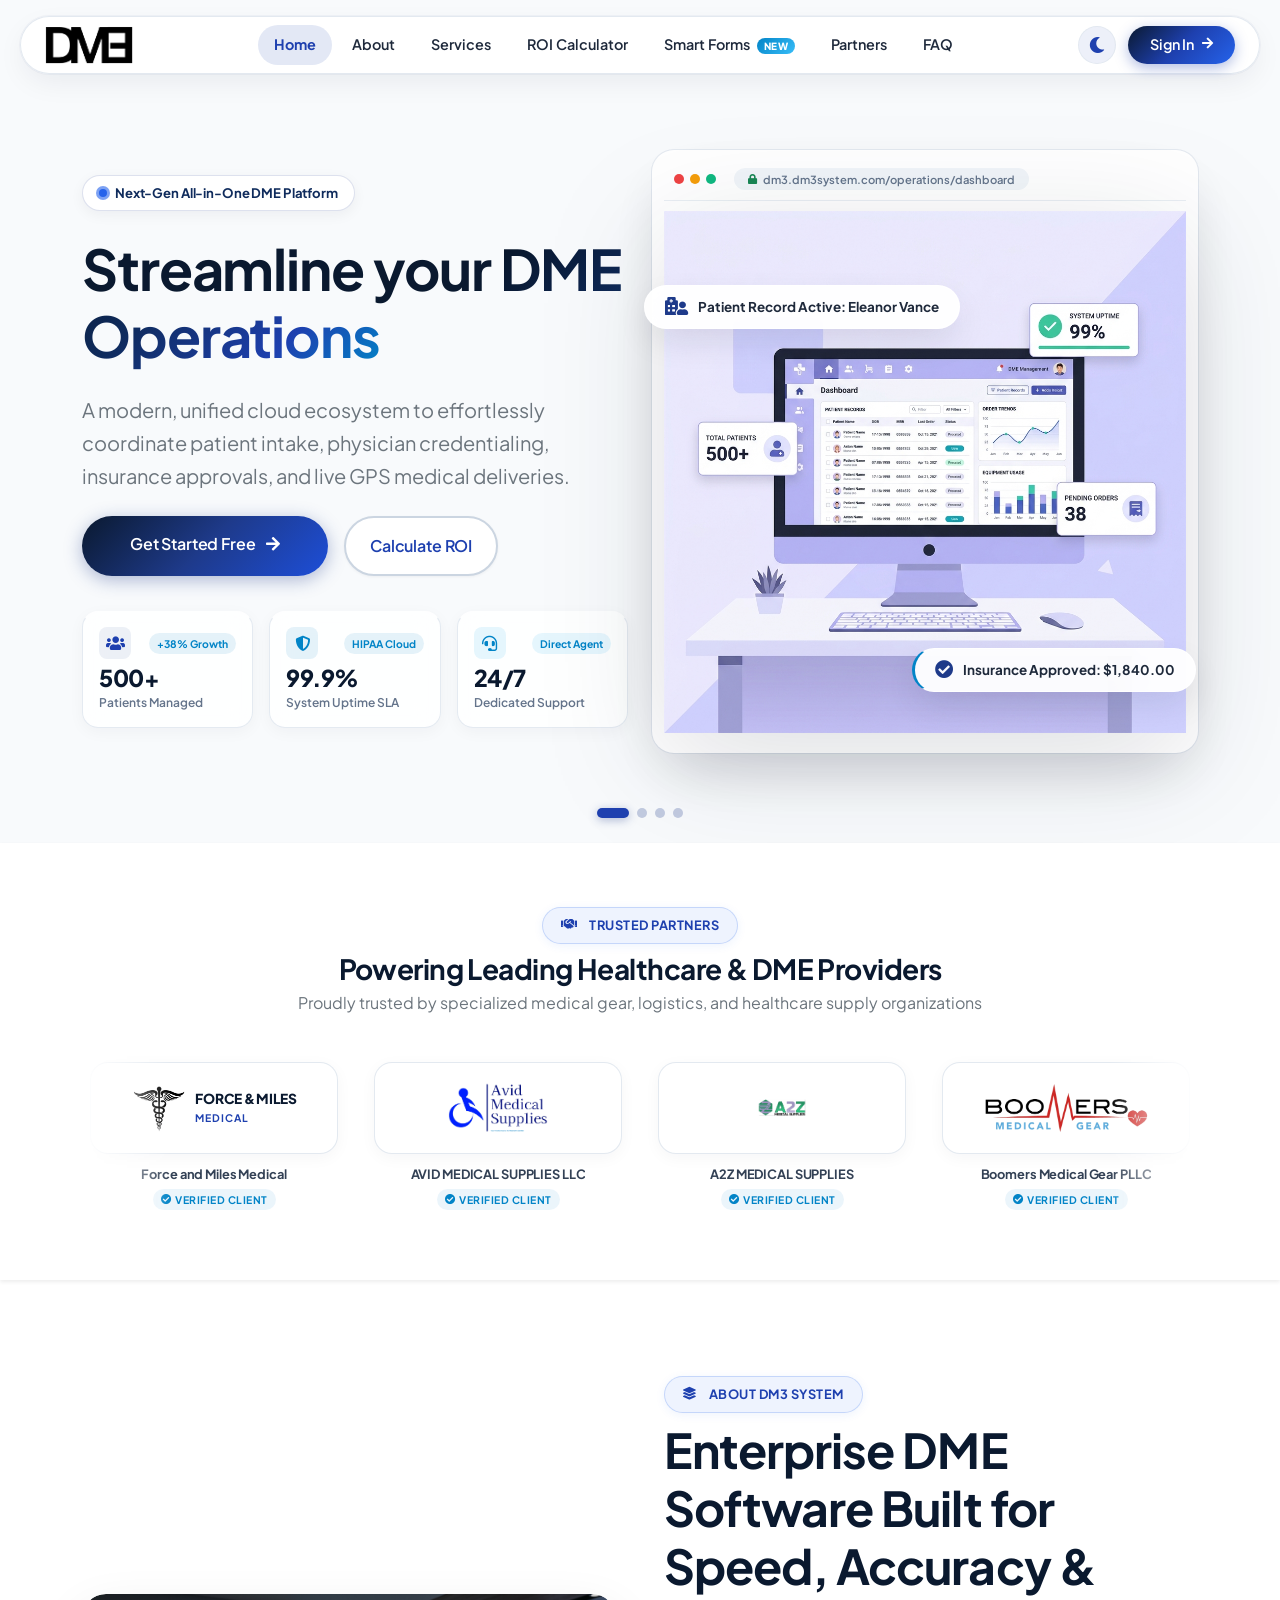
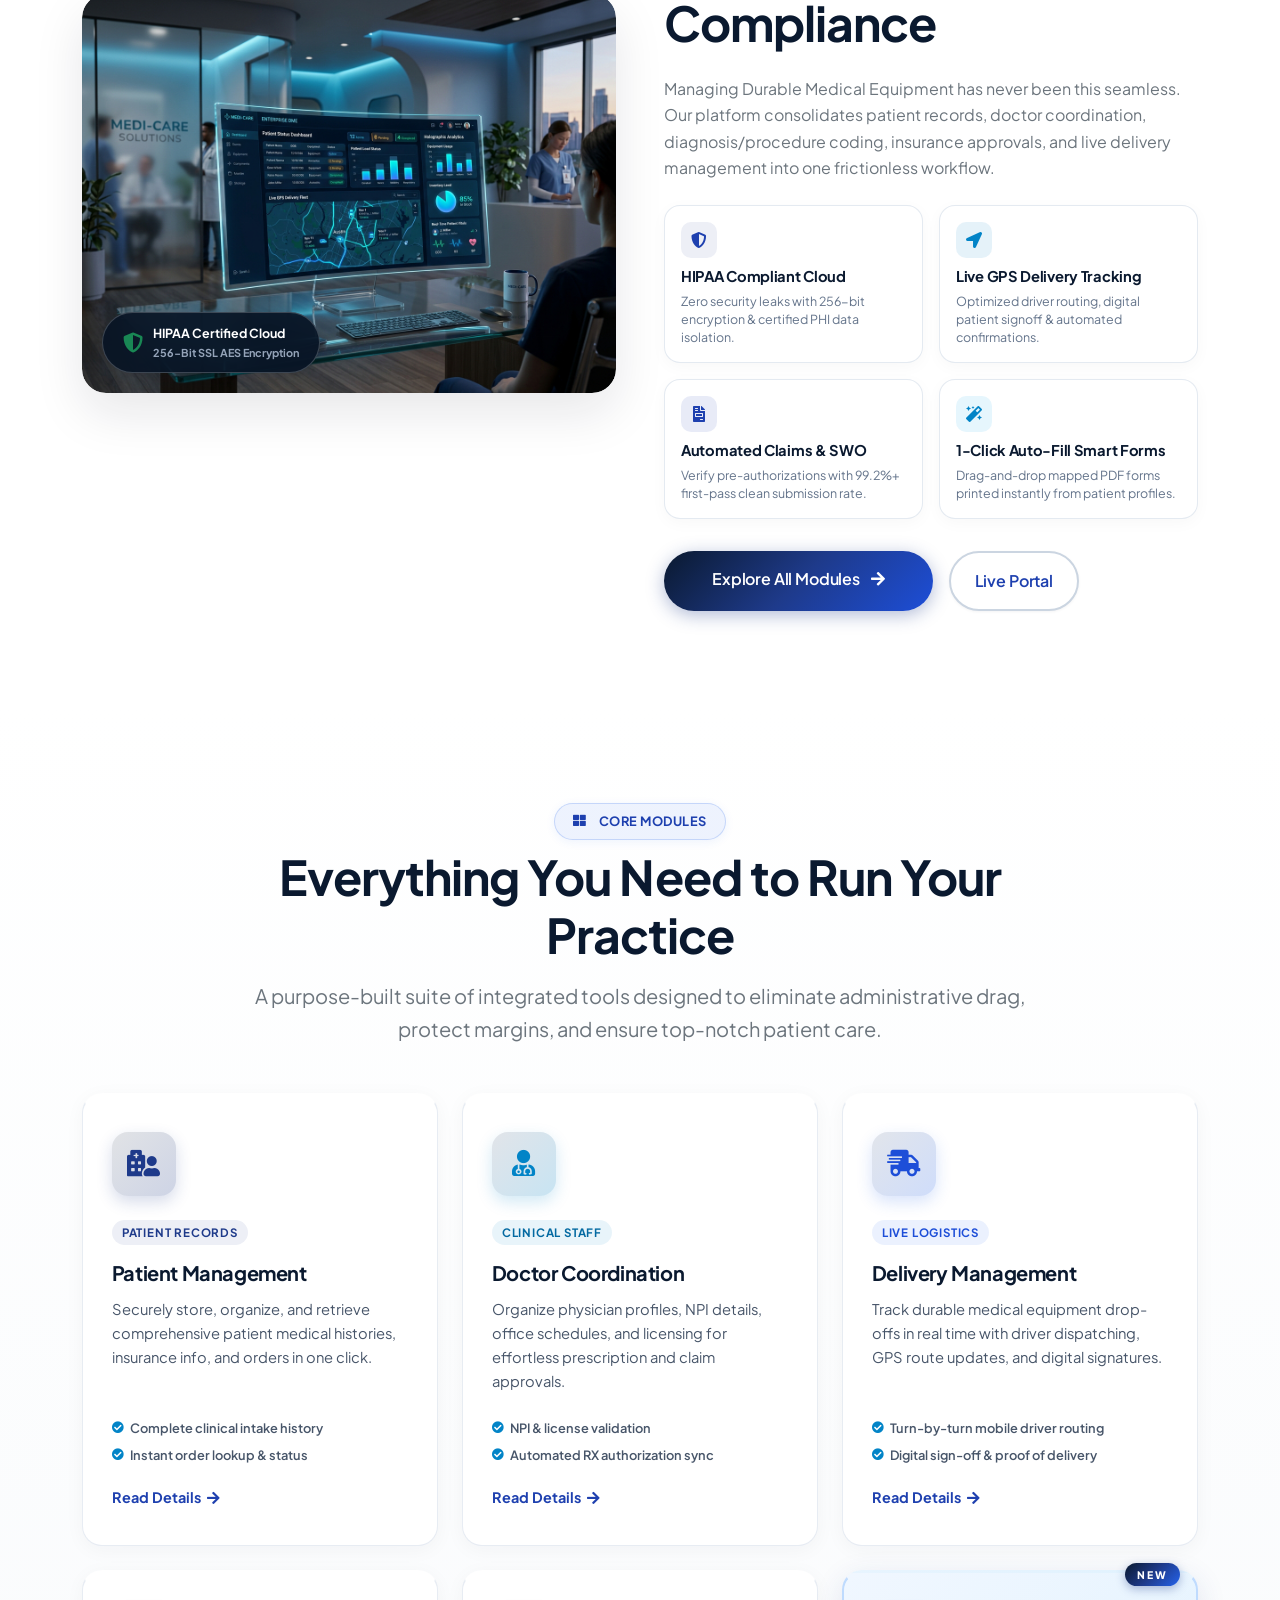
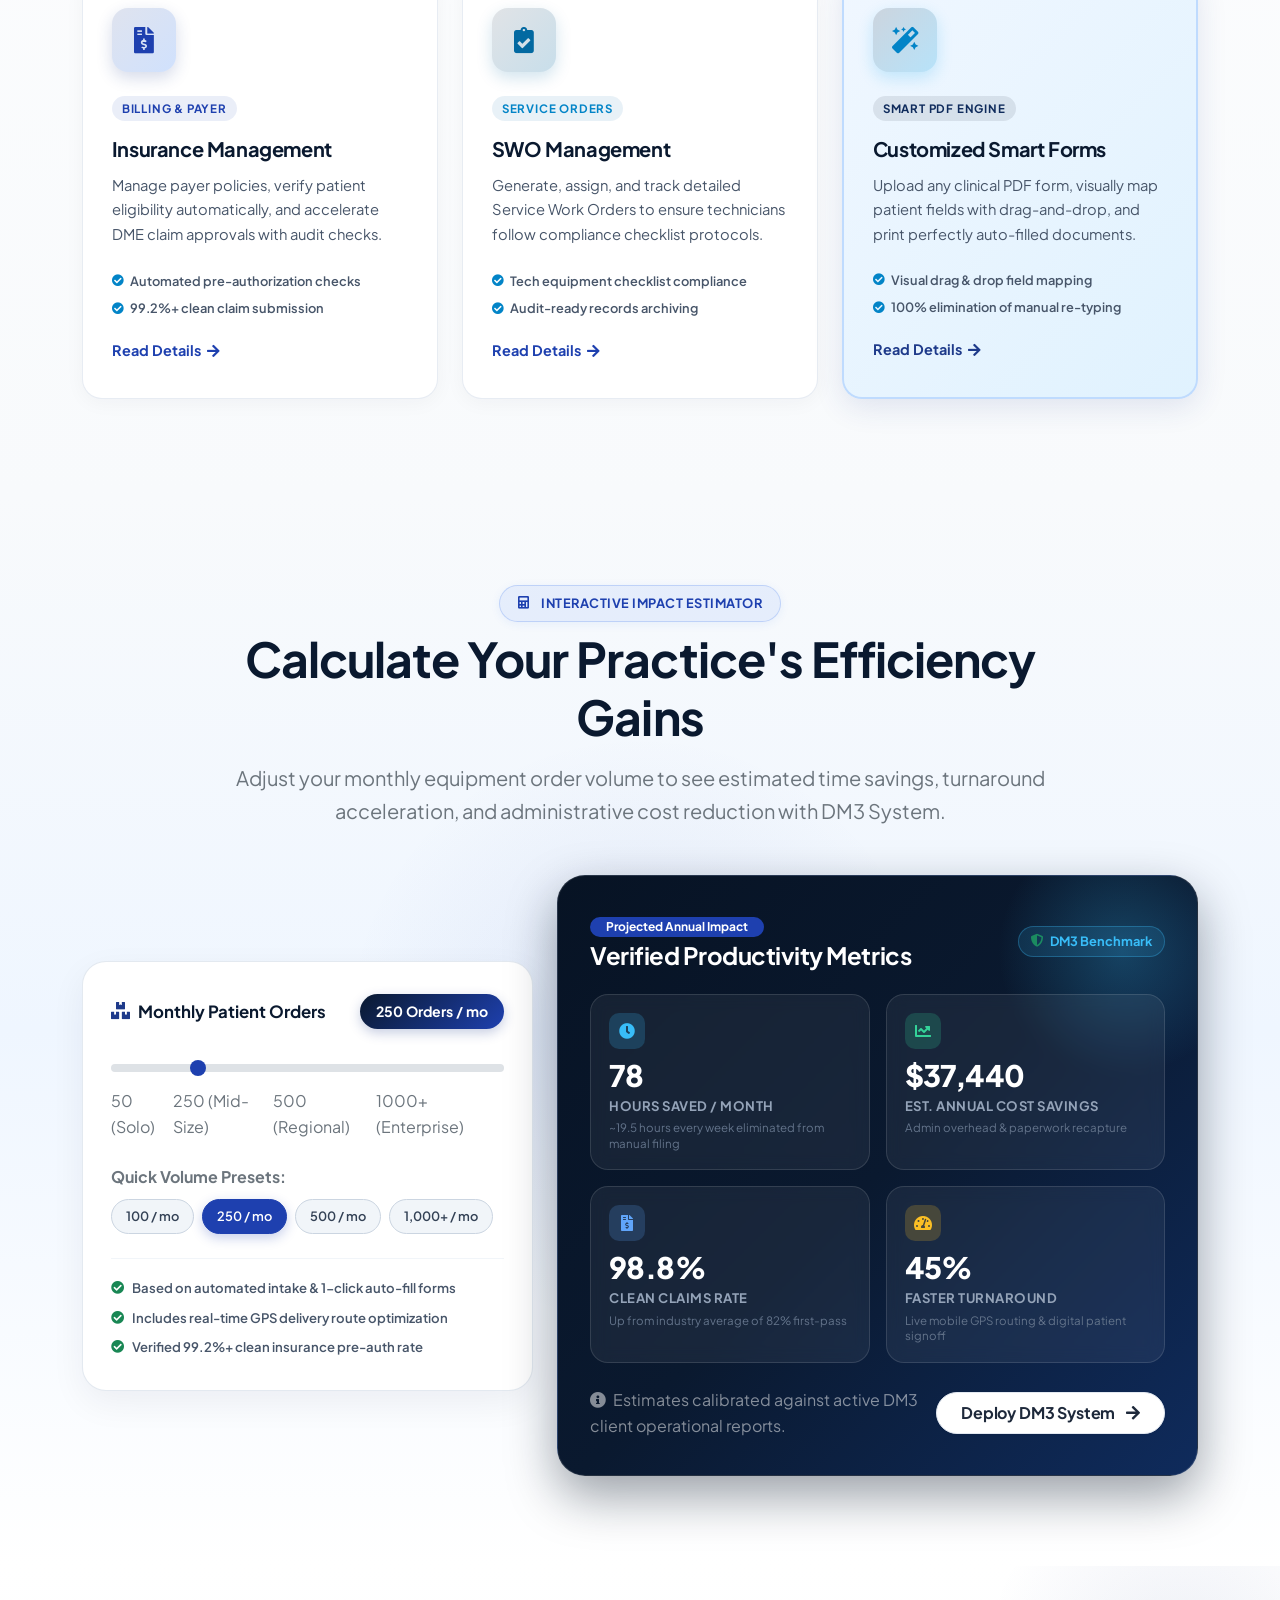
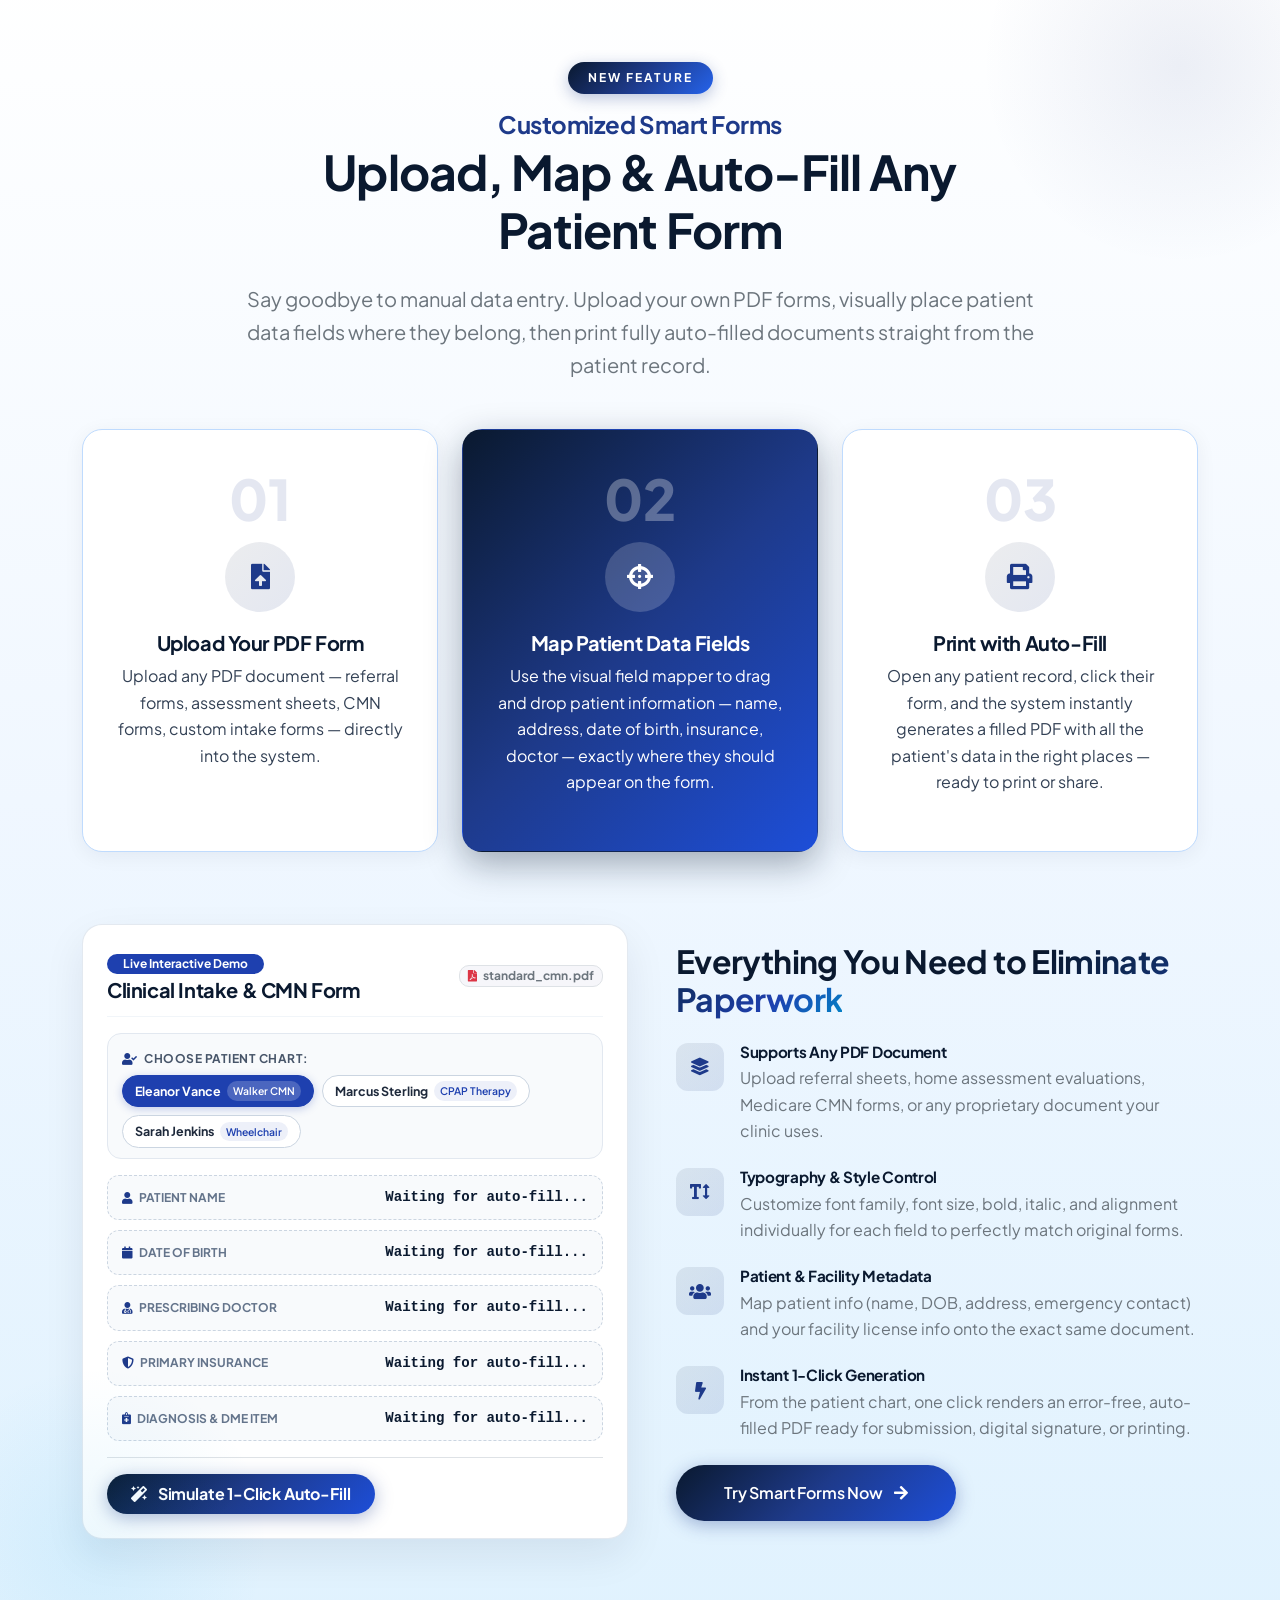
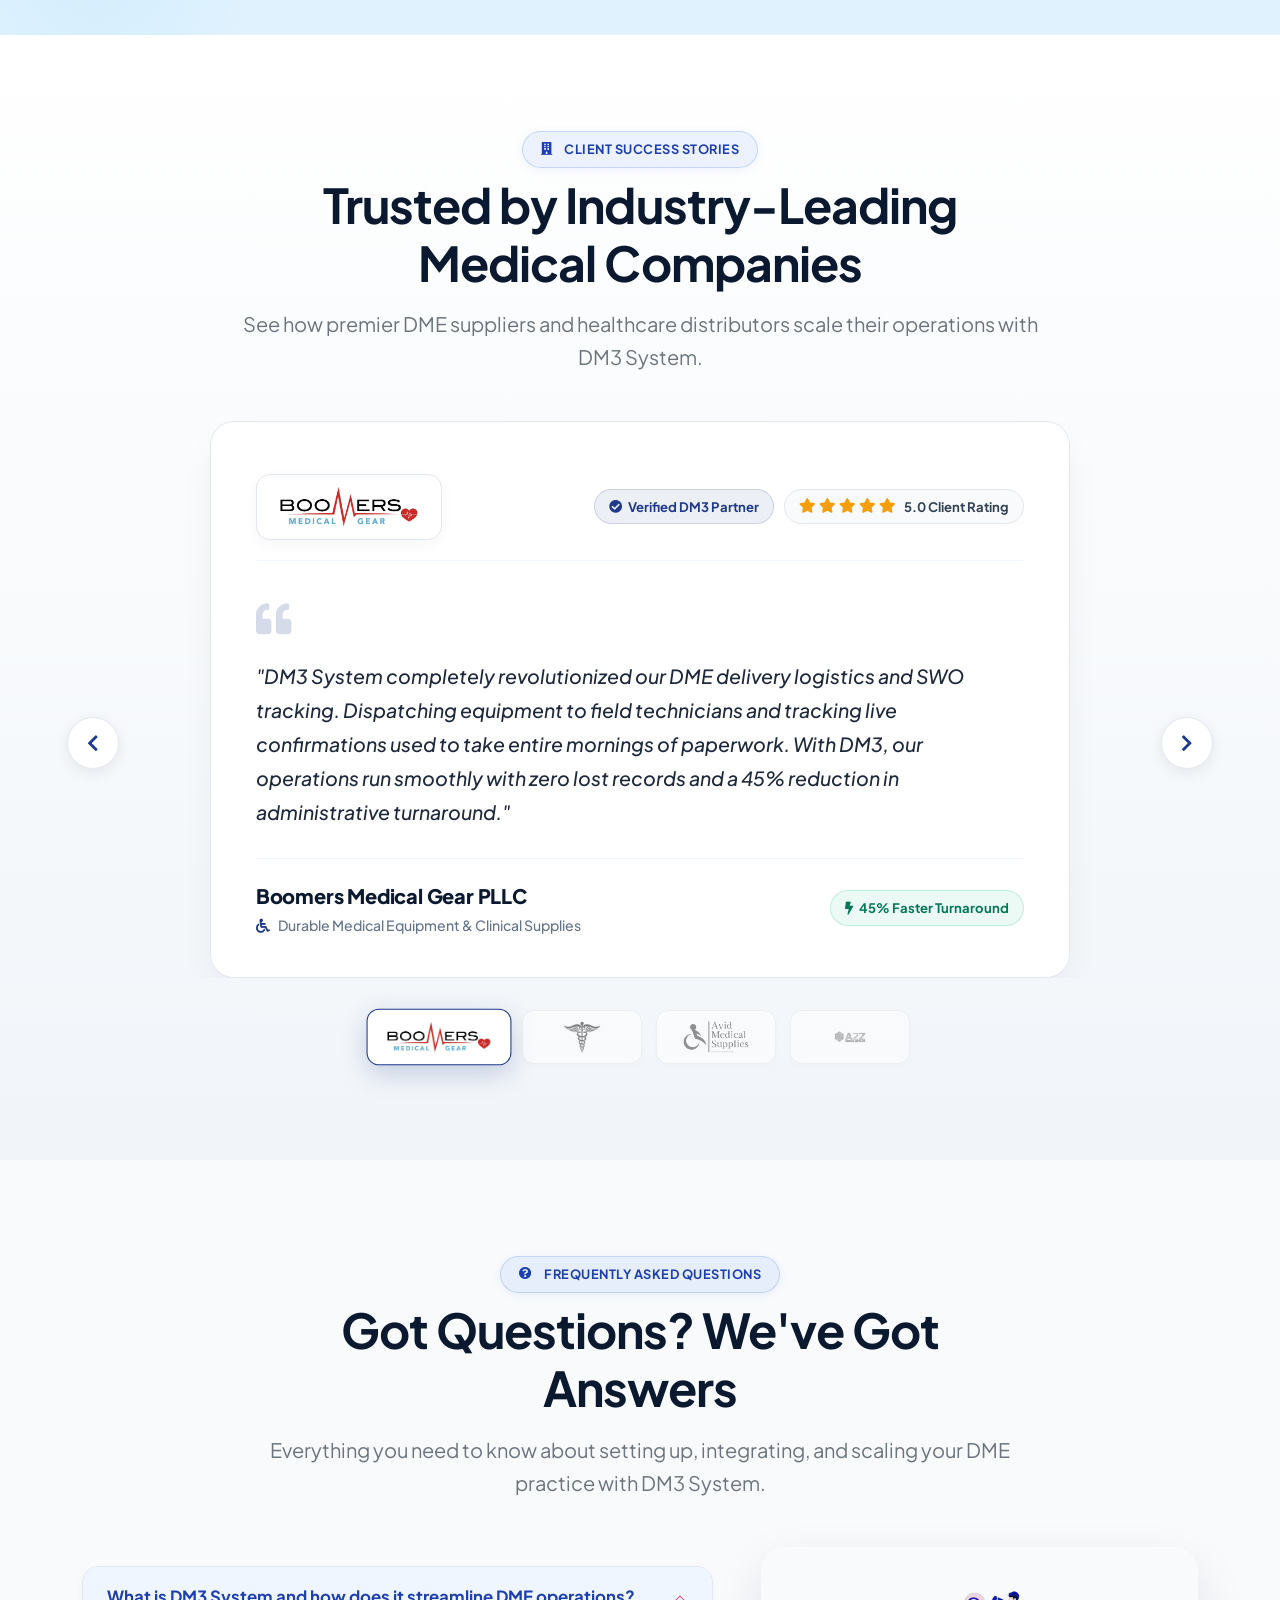
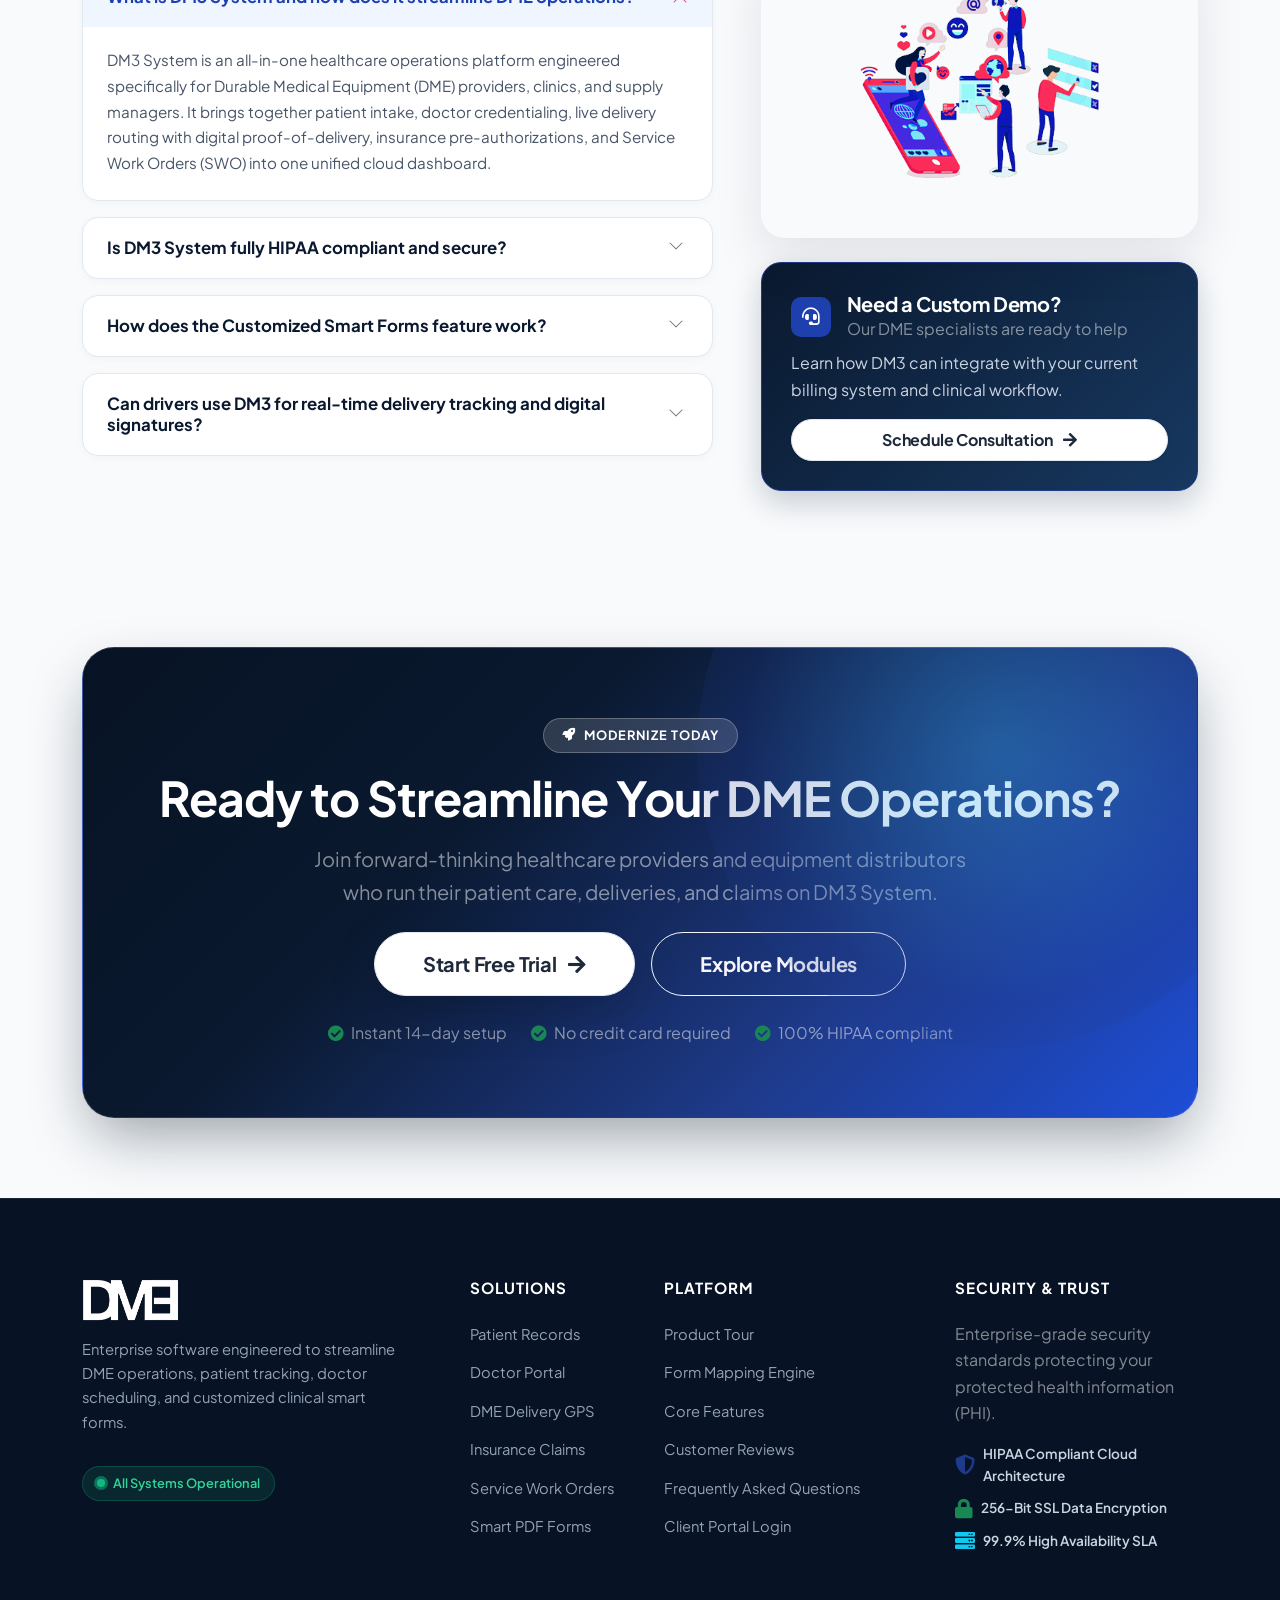
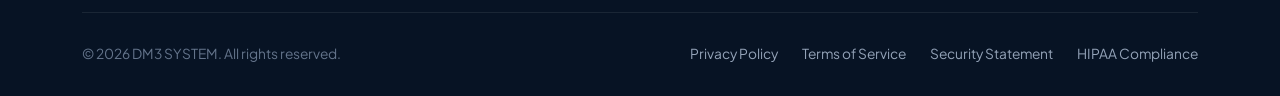
==== commit 110d16ac: "add dark mode" ====
--- a/index.html
+++ b/index.html
@@ -30,7 +30,19 @@
     <link href="css/bootstrap.min.css" rel="stylesheet">
 
     <!-- Template Stylesheet -->
-    <link href="css/style.css?v=5.0" rel="stylesheet">
+    <link href="css/style.css?v=6.0" rel="stylesheet">
+
+    <!-- Theme Initializer (Prevents Flash of Wrong Theme) -->
+    <script>
+        (function() {
+            var theme = localStorage.getItem('dm3_theme');
+            if (theme === 'dark' || (!theme && window.matchMedia && window.matchMedia('(prefers-color-scheme: dark)').matches)) {
+                document.documentElement.setAttribute('data-theme', 'dark');
+            } else {
+                document.documentElement.setAttribute('data-theme', 'light');
+            }
+        })();
+    </script>
 </head>
 
 <body>
@@ -68,6 +80,10 @@
                 </div>
 
                 <div class="d-flex align-items-center gap-2 nav-actions">
+                    <button type="button" class="btn btn-theme-toggle" id="theme-toggle" title="Toggle Theme" aria-label="Toggle dark mode">
+                        <i class="fas fa-moon theme-icon-moon"></i>
+                        <i class="fas fa-sun theme-icon-sun d-none"></i>
+                    </button>
                     <a href="https://dm3.dm3system.com" class="btn btn-nav-signin">
                         <span>Sign In</span>
                         <i class="fas fa-arrow-right"></i>
--- a/css/style.css
+++ b/css/style.css
@@ -3344,4 +3344,405 @@
 ::-webkit-scrollbar-thumb:hover {
     background: #1e40af;
 }
+
+/* =====================================================
+   THEME TOGGLE BUTTON & DARK MODE DESIGN SYSTEM
+   ===================================================== */
+.btn-theme-toggle {
+    width: 38px;
+    height: 38px;
+    border-radius: 50%;
+    display: inline-flex;
+    align-items: center;
+    justify-content: center;
+    background: rgba(30, 64, 175, 0.08);
+    border: 1px solid rgba(226, 232, 240, 0.9);
+    color: #1e40af;
+    cursor: pointer;
+    transition: all 0.25s ease;
+    padding: 0;
+    margin-right: 4px;
+}
+.btn-theme-toggle:hover {
+    background: rgba(30, 64, 175, 0.15);
+    color: #1e3a8a;
+    transform: rotate(15deg) scale(1.05);
+}
+
+/* Dark Mode Tokens & Overrides */
+[data-theme="dark"] {
+    color-scheme: dark;
+}
+
+[data-theme="dark"] body {
+    background-color: #071324 !important;
+    color: #e2e8f0 !important;
+}
+
+/* Navbar in Dark Mode */
+[data-theme="dark"] .navbar-floating-inner {
+    background: rgba(10, 25, 47, 0.92) !important;
+    border-color: rgba(255, 255, 255, 0.12) !important;
+    box-shadow: 0 10px 30px -5px rgba(0, 0, 0, 0.6), 0 0 0 1px rgba(56, 189, 248, 0.15) !important;
+}
+[data-theme="dark"] .header-nav-wrapper.scrolled .navbar-floating-inner {
+    background: rgba(7, 19, 36, 0.98) !important;
+    border-color: rgba(56, 189, 248, 0.25) !important;
+    box-shadow: 0 16px 40px -8px rgba(0, 0, 0, 0.8), 0 0 0 1px rgba(56, 189, 248, 0.25) !important;
+}
+
+/* Invert Black Logo in Dark Mode Navbar */
+[data-theme="dark"] .navbar-brand .brand-logo-img {
+    filter: brightness(0) invert(1) !important;
+}
+
+/* Nav Links in Dark Mode */
+[data-theme="dark"] .header-nav-wrapper .navbar-floating-inner .navbar-nav .nav-link,
+[data-theme="dark"] .navbar-floating-inner .navbar-nav .nav-link,
+[data-theme="dark"] .navbar-floating-inner .nav-link {
+    color: #cbd5e1 !important;
+}
+[data-theme="dark"] .header-nav-wrapper .navbar-floating-inner .navbar-nav .nav-link:hover,
+[data-theme="dark"] .navbar-floating-inner .navbar-nav .nav-link:hover {
+    color: #38bdf8 !important;
+    background: rgba(56, 189, 248, 0.12) !important;
+}
+[data-theme="dark"] .header-nav-wrapper .navbar-floating-inner .navbar-nav .nav-link.active,
+[data-theme="dark"] .navbar-floating-inner .navbar-nav .nav-link.active {
+    color: #38bdf8 !important;
+    background: rgba(56, 189, 248, 0.18) !important;
+}
+
+/* Theme Toggle Button in Dark Mode */
+[data-theme="dark"] .btn-theme-toggle {
+    background: rgba(255, 255, 255, 0.08) !important;
+    border-color: rgba(255, 255, 255, 0.15) !important;
+    color: #fbbf24 !important;
+}
+[data-theme="dark"] .btn-theme-toggle:hover {
+    background: rgba(255, 255, 255, 0.15) !important;
+    color: #f59e0b !important;
+}
+
+/* Hero Section in Dark Mode */
+[data-theme="dark"] .hero-carousel-wrapper {
+    background: #071324 !important;
+}
+[data-theme="dark"] .hero-slide {
+    background: #071324 !important;
+}
+[data-theme="dark"] .hero-slide h1 {
+    color: #ffffff !important;
+}
+[data-theme="dark"] .hero-slide p {
+    color: #94a3b8 !important;
+}
+[data-theme="dark"] .hero-badge-live {
+    background: rgba(15, 35, 71, 0.8) !important;
+    border-color: rgba(56, 189, 248, 0.3) !important;
+    color: #38bdf8 !important;
+}
+[data-theme="dark"] .hero-stat-card {
+    background: rgba(13, 31, 56, 0.75) !important;
+    border-color: rgba(255, 255, 255, 0.1) !important;
+}
+[data-theme="dark"] .hero-stat-card-num {
+    color: #ffffff !important;
+}
+[data-theme="dark"] .hero-stat-card-label {
+    color: #94a3b8 !important;
+}
+[data-theme="dark"] .hero-mockup-frame {
+    background: #0a192f !important;
+    border-color: rgba(255, 255, 255, 0.12) !important;
+    box-shadow: 0 25px 60px rgba(0, 0, 0, 0.6) !important;
+}
+[data-theme="dark"] .browser-bar {
+    border-color: rgba(255, 255, 255, 0.1) !important;
+}
+[data-theme="dark"] .browser-url-pill {
+    background: rgba(255, 255, 255, 0.06) !important;
+    color: #94a3b8 !important;
+}
+[data-theme="dark"] .hero-features .hero-feature-item {
+    background: rgba(15, 35, 71, 0.7) !important;
+    color: #e2e8f0 !important;
+    border-color: rgba(255, 255, 255, 0.08) !important;
+}
+
+/* Trusted Logos Section in Dark Mode */
+[data-theme="dark"] .container-fluid.py-5.bg-white {
+    background: #0a192f !important;
+    border-bottom: 1px solid rgba(255, 255, 255, 0.08) !important;
+}
+[data-theme="dark"] .container-fluid.py-5.bg-white h3 {
+    color: #ffffff !important;
+}
+[data-theme="dark"] .client-logo-card {
+    background: rgba(255, 255, 255, 0.95) !important;
+    border-color: rgba(56, 189, 248, 0.2) !important;
+}
+[data-theme="dark"] .client-logo-meta {
+    color: #cbd5e1 !important;
+}
+
+/* About Section in Dark Mode */
+[data-theme="dark"] .about-section {
+    background: #071324 !important;
+}
+[data-theme="dark"] .about-section h1 {
+    color: #ffffff !important;
+}
+[data-theme="dark"] .about-bento-card {
+    background: rgba(13, 31, 56, 0.75) !important;
+    border-color: rgba(255, 255, 255, 0.08) !important;
+}
+[data-theme="dark"] .about-bento-card:hover {
+    border-color: rgba(56, 189, 248, 0.35) !important;
+    background: rgba(15, 35, 71, 0.9) !important;
+}
+[data-theme="dark"] .about-bento-title {
+    color: #ffffff !important;
+}
+[data-theme="dark"] .about-bento-desc {
+    color: #94a3b8 !important;
+}
+
+/* Services / Modules Section in Dark Mode */
+[data-theme="dark"] .service {
+    background: #0a192f !important;
+}
+[data-theme="dark"] .service h1 {
+    color: #ffffff !important;
+}
+[data-theme="dark"] .service-item {
+    background: #0d1f38 !important;
+    border: 1px solid rgba(255, 255, 255, 0.08) !important;
+    box-shadow: 0 10px 30px rgba(0, 0, 0, 0.3) !important;
+}
+[data-theme="dark"] .service-item:hover {
+    border-color: rgba(56, 189, 248, 0.4) !important;
+    transform: translateY(-4px);
+    box-shadow: 0 18px 40px rgba(0, 0, 0, 0.5), 0 0 20px rgba(30, 64, 175, 0.2) !important;
+}
+[data-theme="dark"] .service-item h4 {
+    color: #ffffff !important;
+}
+[data-theme="dark"] .service-item p {
+    color: #94a3b8 !important;
+}
+[data-theme="dark"] .service-micro-checklist li {
+    color: #cbd5e1 !important;
+}
+
+/* ROI Section in Dark Mode */
+[data-theme="dark"] .roi-section {
+    background: #071324 !important;
+}
+[data-theme="dark"] .roi-section h2 {
+    color: #ffffff !important;
+}
+[data-theme="dark"] .roi-control-card {
+    background: #0d1f38 !important;
+    border-color: rgba(255, 255, 255, 0.1) !important;
+    box-shadow: 0 12px 35px rgba(0, 0, 0, 0.4) !important;
+}
+[data-theme="dark"] .roi-control-label {
+    color: #ffffff !important;
+}
+[data-theme="dark"] .roi-preset-btn {
+    background: rgba(255, 255, 255, 0.06) !important;
+    border-color: rgba(255, 255, 255, 0.12) !important;
+    color: #cbd5e1 !important;
+}
+[data-theme="dark"] .roi-preset-btn.active {
+    background: #1e40af !important;
+    color: #ffffff !important;
+    border-color: #38bdf8 !important;
+}
+[data-theme="dark"] .roi-benchmark-list {
+    border-top-color: rgba(255, 255, 255, 0.08) !important;
+}
+[data-theme="dark"] .roi-benchmark-item {
+    color: #cbd5e1 !important;
+}
+
+/* Smart Forms Section in Dark Mode */
+[data-theme="dark"] .custom-forms-section {
+    background: #0a192f !important;
+}
+[data-theme="dark"] .custom-forms-section h1 {
+    color: #ffffff !important;
+}
+[data-theme="dark"] .step-card {
+    background: #0d1f38 !important;
+    border: 1px solid rgba(255, 255, 255, 0.08) !important;
+    color: #e2e8f0 !important;
+}
+[data-theme="dark"] .step-card h5 {
+    color: #ffffff !important;
+}
+[data-theme="dark"] .step-card p {
+    color: #94a3b8 !important;
+}
+[data-theme="dark"] .smart-form-sim-wrap {
+    background: #0d1f38 !important;
+    border-color: rgba(255, 255, 255, 0.1) !important;
+    box-shadow: 0 16px 40px rgba(0, 0, 0, 0.5) !important;
+}
+[data-theme="dark"] .smart-form-sim-header {
+    border-bottom-color: rgba(255, 255, 255, 0.08) !important;
+}
+[data-theme="dark"] .smart-form-sim-header h5 {
+    color: #ffffff !important;
+}
+[data-theme="dark"] .sim-patient-switcher {
+    background: rgba(10, 25, 47, 0.8) !important;
+    border-color: rgba(255, 255, 255, 0.1) !important;
+}
+[data-theme="dark"] .sim-switcher-label {
+    color: #94a3b8 !important;
+}
+[data-theme="dark"] .sim-patient-pill {
+    background: rgba(255, 255, 255, 0.06) !important;
+    border-color: rgba(255, 255, 255, 0.12) !important;
+}
+[data-theme="dark"] .sim-patient-pill.active {
+    background: #1e40af !important;
+    border-color: #38bdf8 !important;
+}
+[data-theme="dark"] .sim-patient-name {
+    color: #cbd5e1 !important;
+}
+[data-theme="dark"] .sim-patient-pill.active .sim-patient-name {
+    color: #ffffff !important;
+}
+[data-theme="dark"] .form-sim-row {
+    background: rgba(10, 25, 47, 0.7) !important;
+    border-color: rgba(255, 255, 255, 0.15) !important;
+}
+[data-theme="dark"] .form-sim-row.active-filled {
+    background: rgba(30, 64, 175, 0.25) !important;
+    border-color: #38bdf8 !important;
+}
+[data-theme="dark"] .form-sim-label {
+    color: #94a3b8 !important;
+}
+[data-theme="dark"] .form-sim-value {
+    color: #e2e8f0 !important;
+}
+[data-theme="dark"] .form-sim-row.active-filled .form-sim-value {
+    color: #38bdf8 !important;
+}
+[data-theme="dark"] .cf-feature-item {
+    background: rgba(13, 31, 56, 0.6) !important;
+    border-color: rgba(255, 255, 255, 0.08) !important;
+}
+[data-theme="dark"] .cf-feature-item h6 {
+    color: #ffffff !important;
+}
+
+/* Testimonial Section in Dark Mode */
+[data-theme="dark"] .testimonial {
+    background: #071324 !important;
+}
+[data-theme="dark"] .testimonial h1,
+[data-theme="dark"] .testimonial h3 {
+    color: #ffffff !important;
+}
+[data-theme="dark"] .testimonial-card-modern {
+    background: #0d1f38 !important;
+    border-color: rgba(255, 255, 255, 0.1) !important;
+    box-shadow: 0 15px 40px rgba(0, 0, 0, 0.4) !important;
+}
+[data-theme="dark"] .testimonial-quote-text {
+    color: #cbd5e1 !important;
+}
+[data-theme="dark"] .company-name {
+    color: #ffffff !important;
+}
+[data-theme="dark"] .company-logo-badge {
+    background: #ffffff !important;
+    border-color: rgba(255, 255, 255, 0.2) !important;
+}
+
+/* FAQ Section in Dark Mode */
+[data-theme="dark"] .FAQ.faq-modern {
+    background: #0a192f !important;
+}
+[data-theme="dark"] .FAQ.faq-modern h1 {
+    color: #ffffff !important;
+}
+[data-theme="dark"] .faq-accordion .accordion-item {
+    background: #0d1f38 !important;
+    border-color: rgba(255, 255, 255, 0.08) !important;
+}
+[data-theme="dark"] .faq-accordion .accordion-button {
+    background: #0d1f38 !important;
+    color: #ffffff !important;
+}
+[data-theme="dark"] .faq-accordion .accordion-button:not(.collapsed) {
+    background: rgba(30, 64, 175, 0.25) !important;
+    color: #38bdf8 !important;
+    box-shadow: none !important;
+}
+[data-theme="dark"] .faq-accordion .accordion-body {
+    background: #0d1f38 !important;
+    color: #94a3b8 !important;
+    border-top: 1px solid rgba(255, 255, 255, 0.06);
+}
+
+/* Service Detail Page in Dark Mode */
+[data-theme="dark"] .sd-hero {
+    background: #071324 !important;
+}
+[data-theme="dark"] .sd-hero h1 {
+    color: #ffffff !important;
+}
+[data-theme="dark"] .sd-hero p {
+    color: #94a3b8 !important;
+}
+[data-theme="dark"] .sd-breadcrumb {
+    color: #94a3b8 !important;
+}
+[data-theme="dark"] .sd-feature-card {
+    background: #0d1f38 !important;
+    color: #e2e8f0 !important;
+    border: 1px solid rgba(255, 255, 255, 0.08) !important;
+    box-shadow: 0 8px 30px rgba(0, 0, 0, 0.4) !important;
+}
+[data-theme="dark"] .sd-feature-card h5 {
+    color: #ffffff !important;
+}
+[data-theme="dark"] .sd-feature-card p {
+    color: #94a3b8 !important;
+}
+[data-theme="dark"] .sd-sidebar .list-group-item {
+    background: #0d1f38 !important;
+    color: #cbd5e1 !important;
+    border: 1px solid rgba(255, 255, 255, 0.06) !important;
+}
+[data-theme="dark"] .sd-sidebar .list-group-item.active {
+    background: linear-gradient(135deg, #0a192f, #1e40af) !important;
+    color: #ffffff !important;
+    border-color: #38bdf8 !important;
+}
+[data-theme="dark"] .sd-cta {
+    background: linear-gradient(135deg, #0a192f 0%, #1e3a8a 100%) !important;
+    border: 1px solid rgba(255, 255, 255, 0.12) !important;
+}
+[data-theme="dark"] .sd-step-desc {
+    color: #94a3b8 !important;
+}
+
+/* Dark Mode Scrollbar */
+[data-theme="dark"]::-webkit-scrollbar-track {
+    background: #0a192f;
+}
+[data-theme="dark"]::-webkit-scrollbar-thumb {
+    background: #1e3a8a;
+}
+[data-theme="dark"]::-webkit-scrollbar-thumb:hover {
+    background: #2563eb;
+}
 
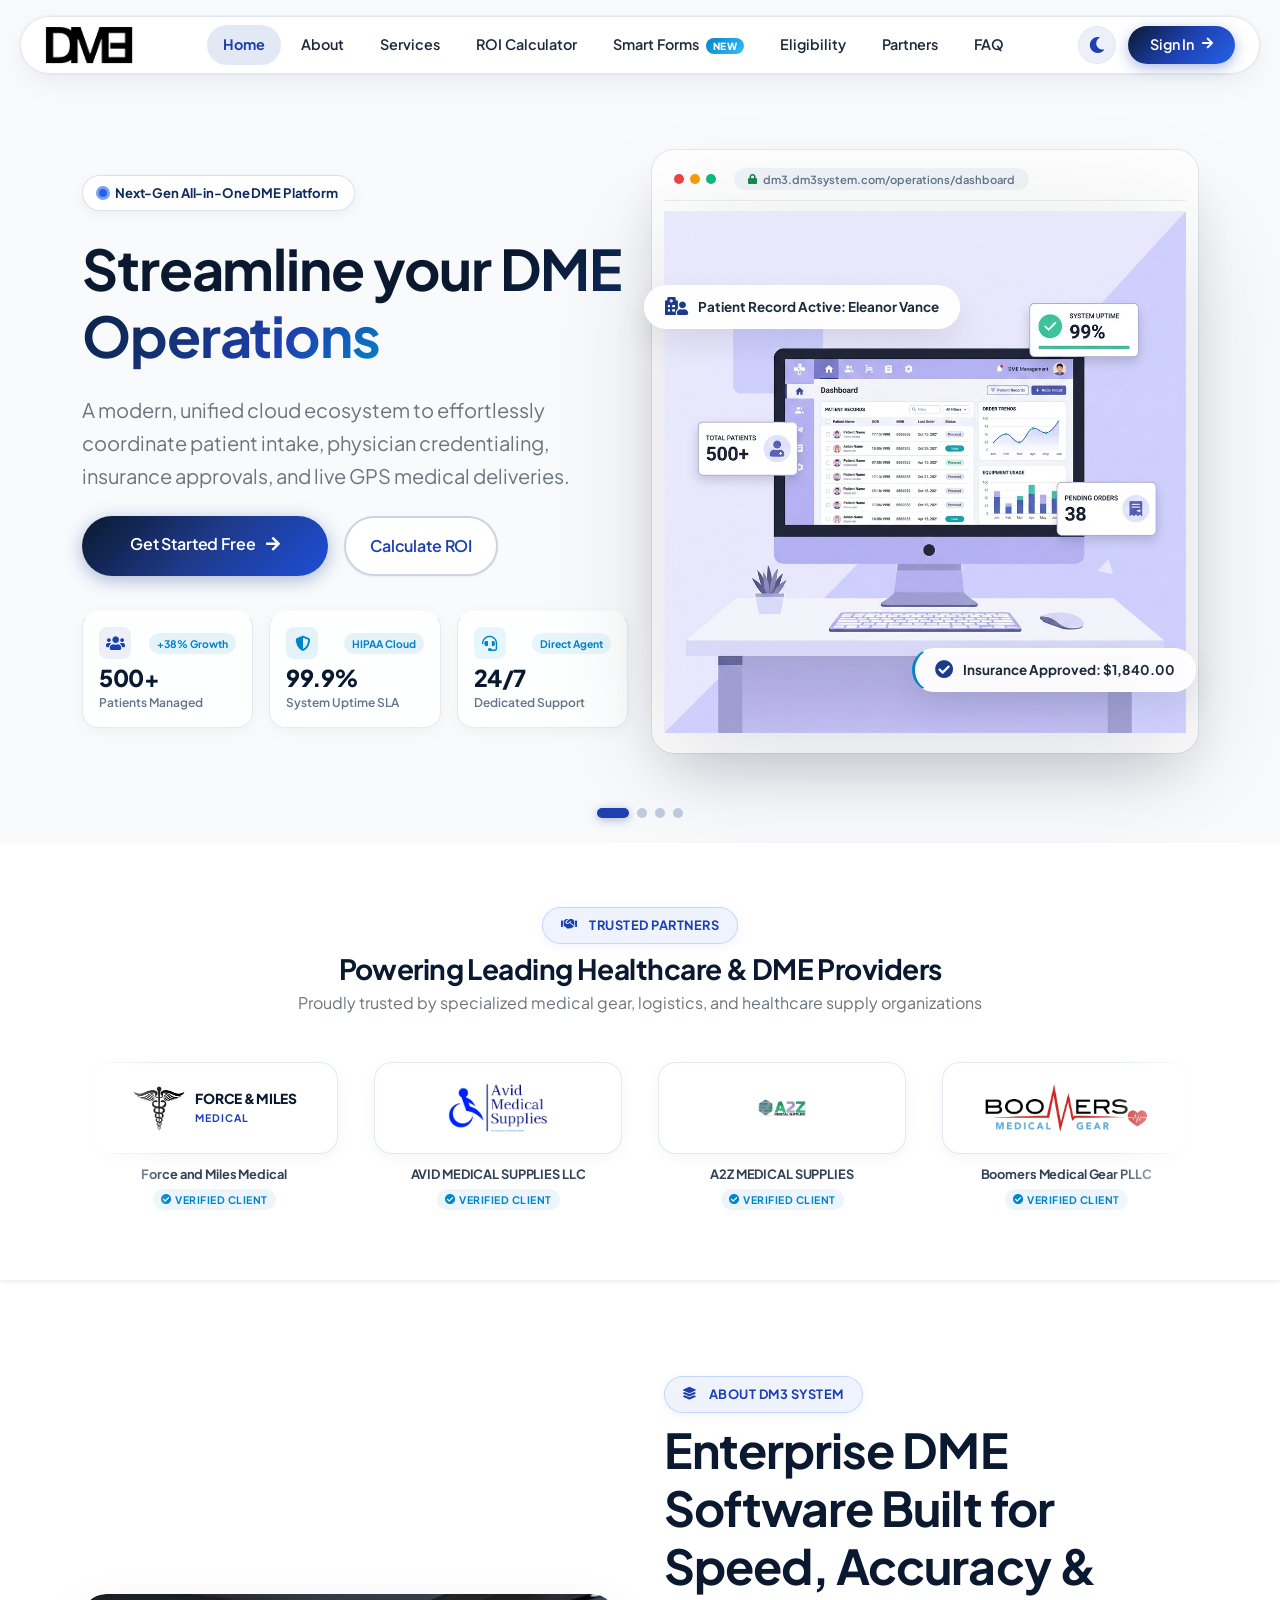
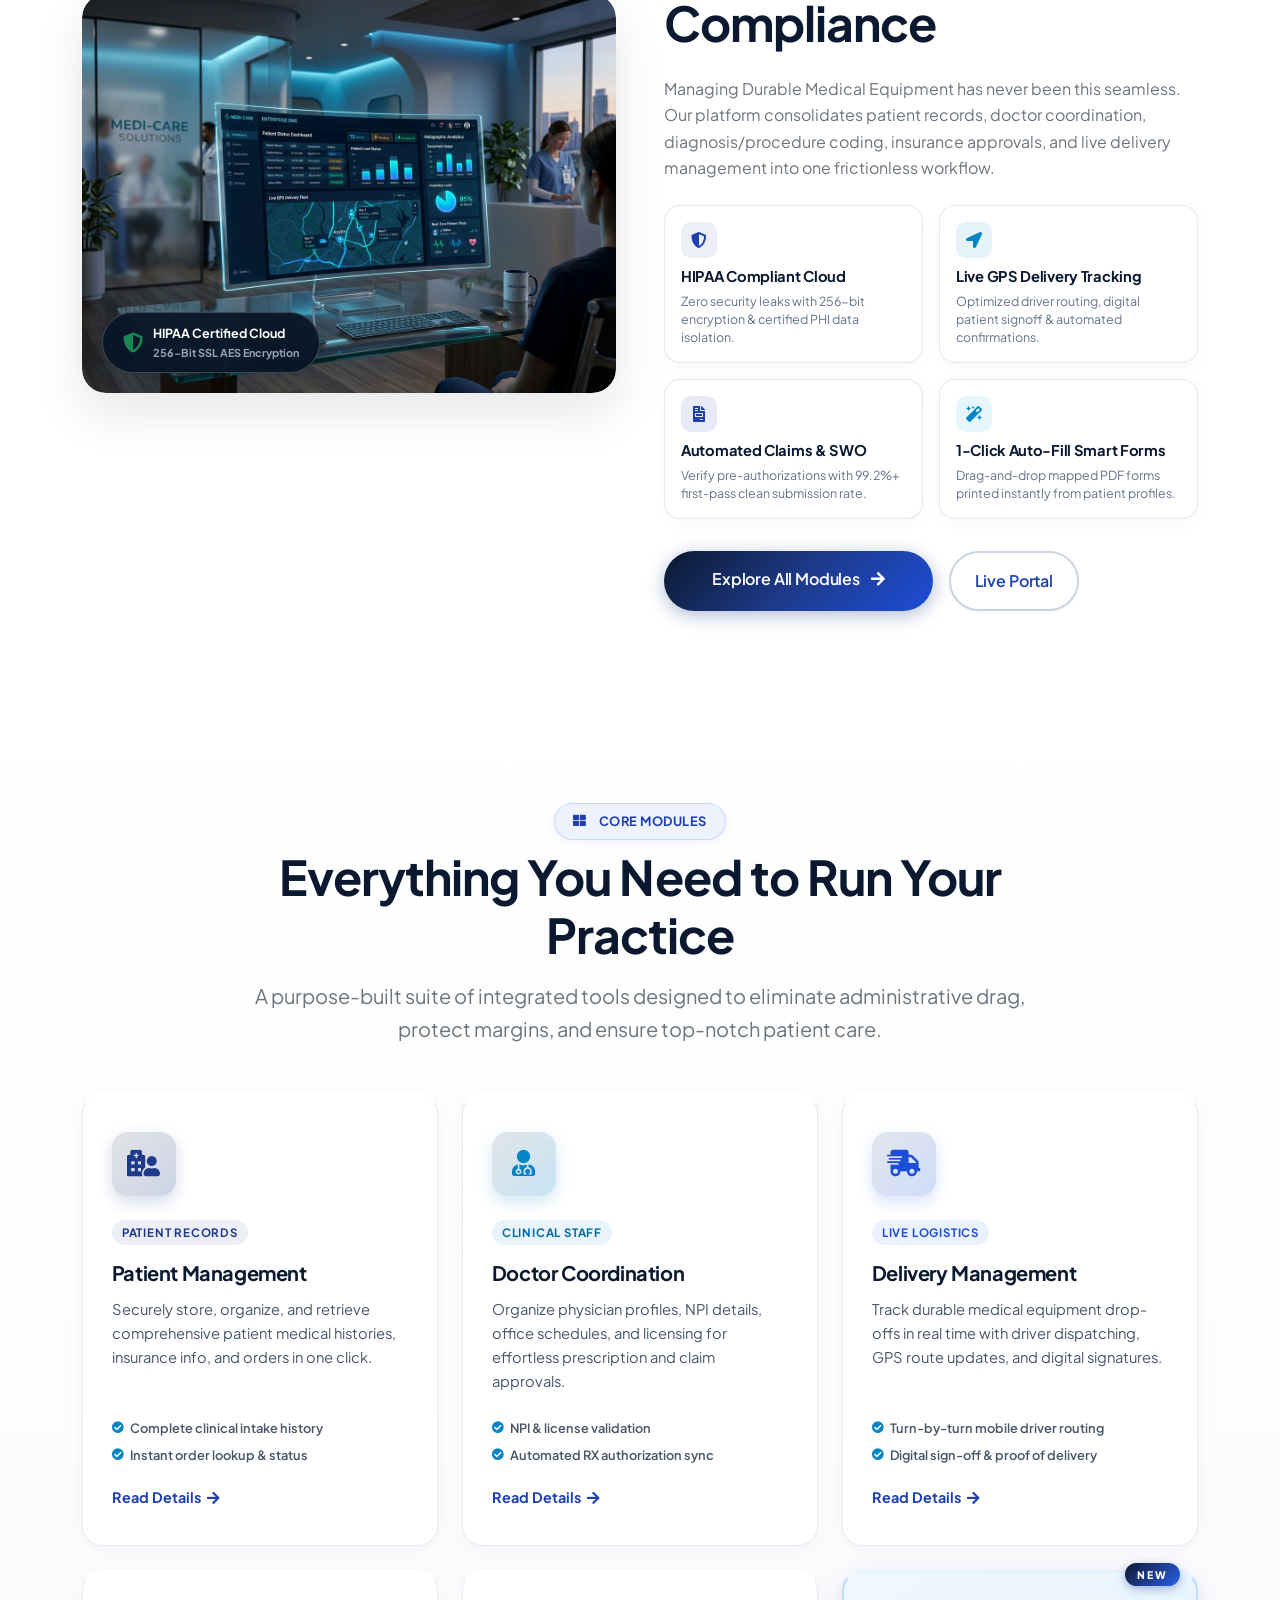
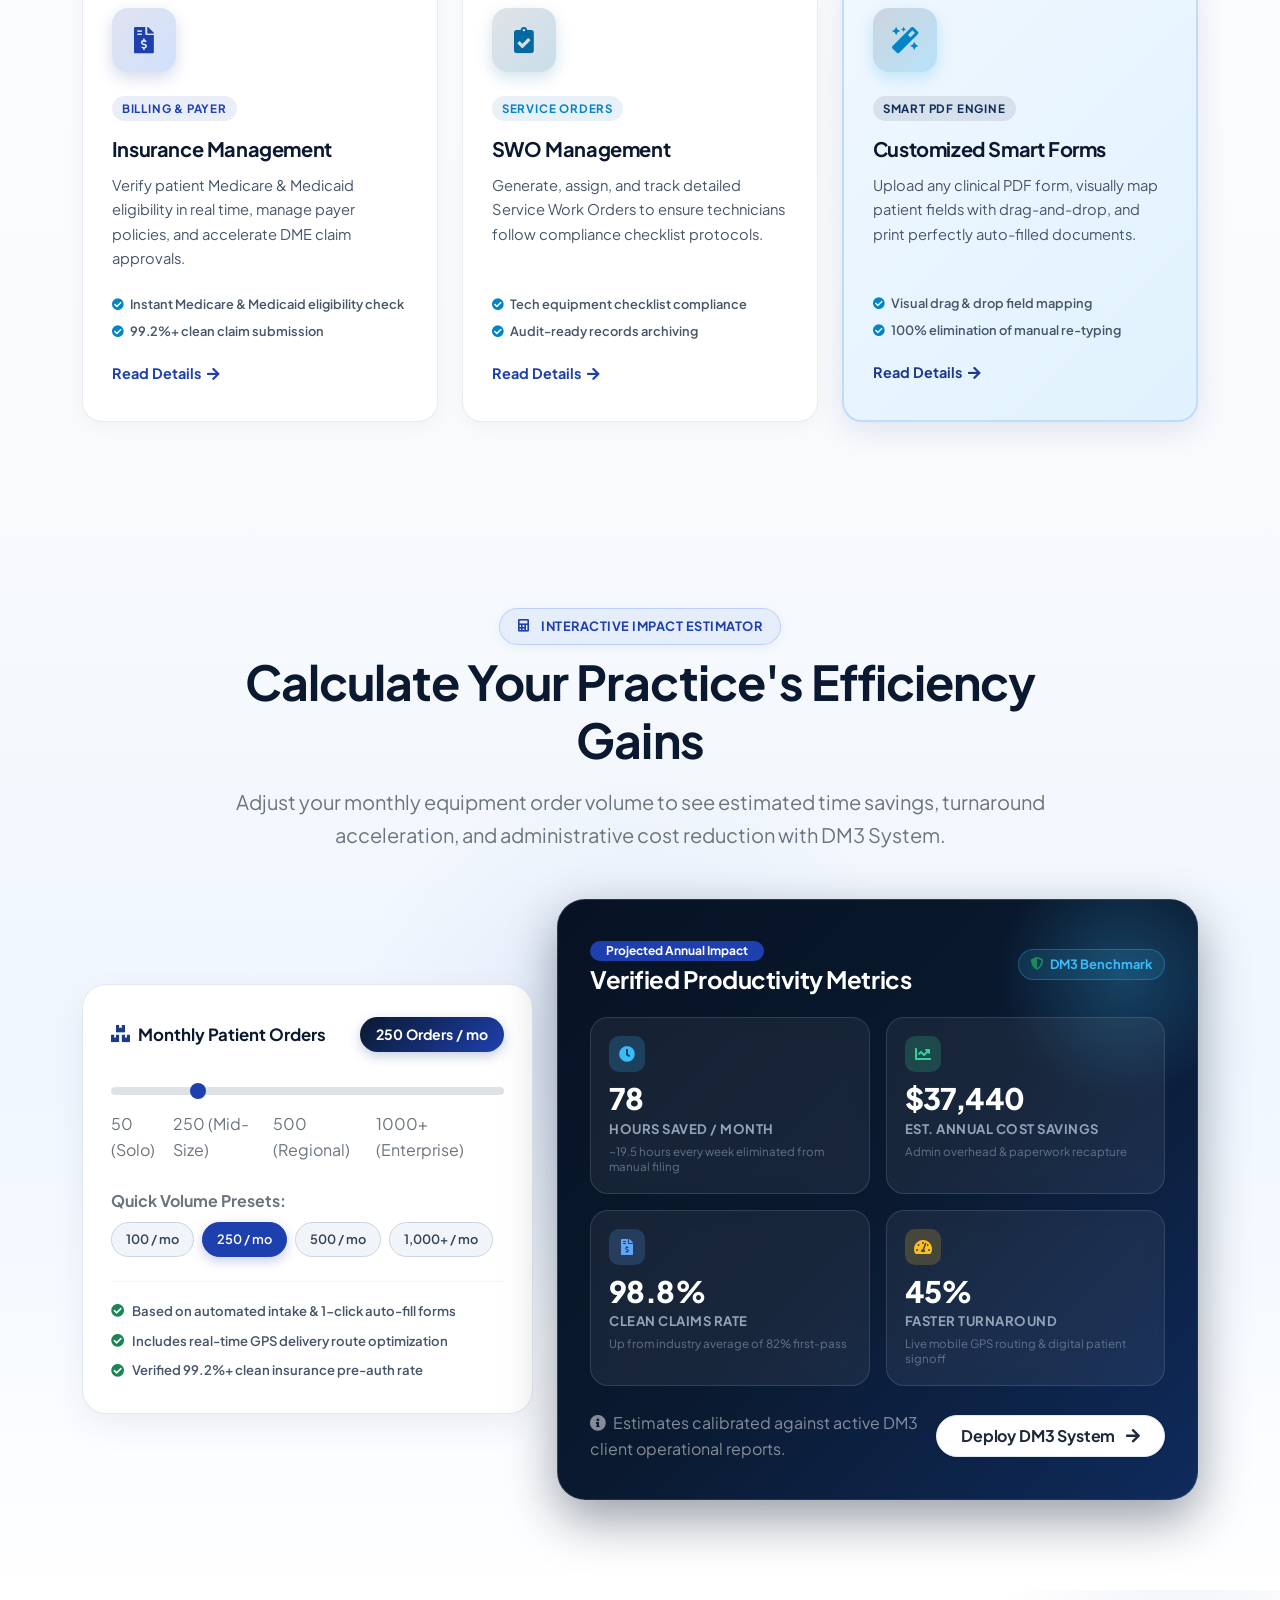
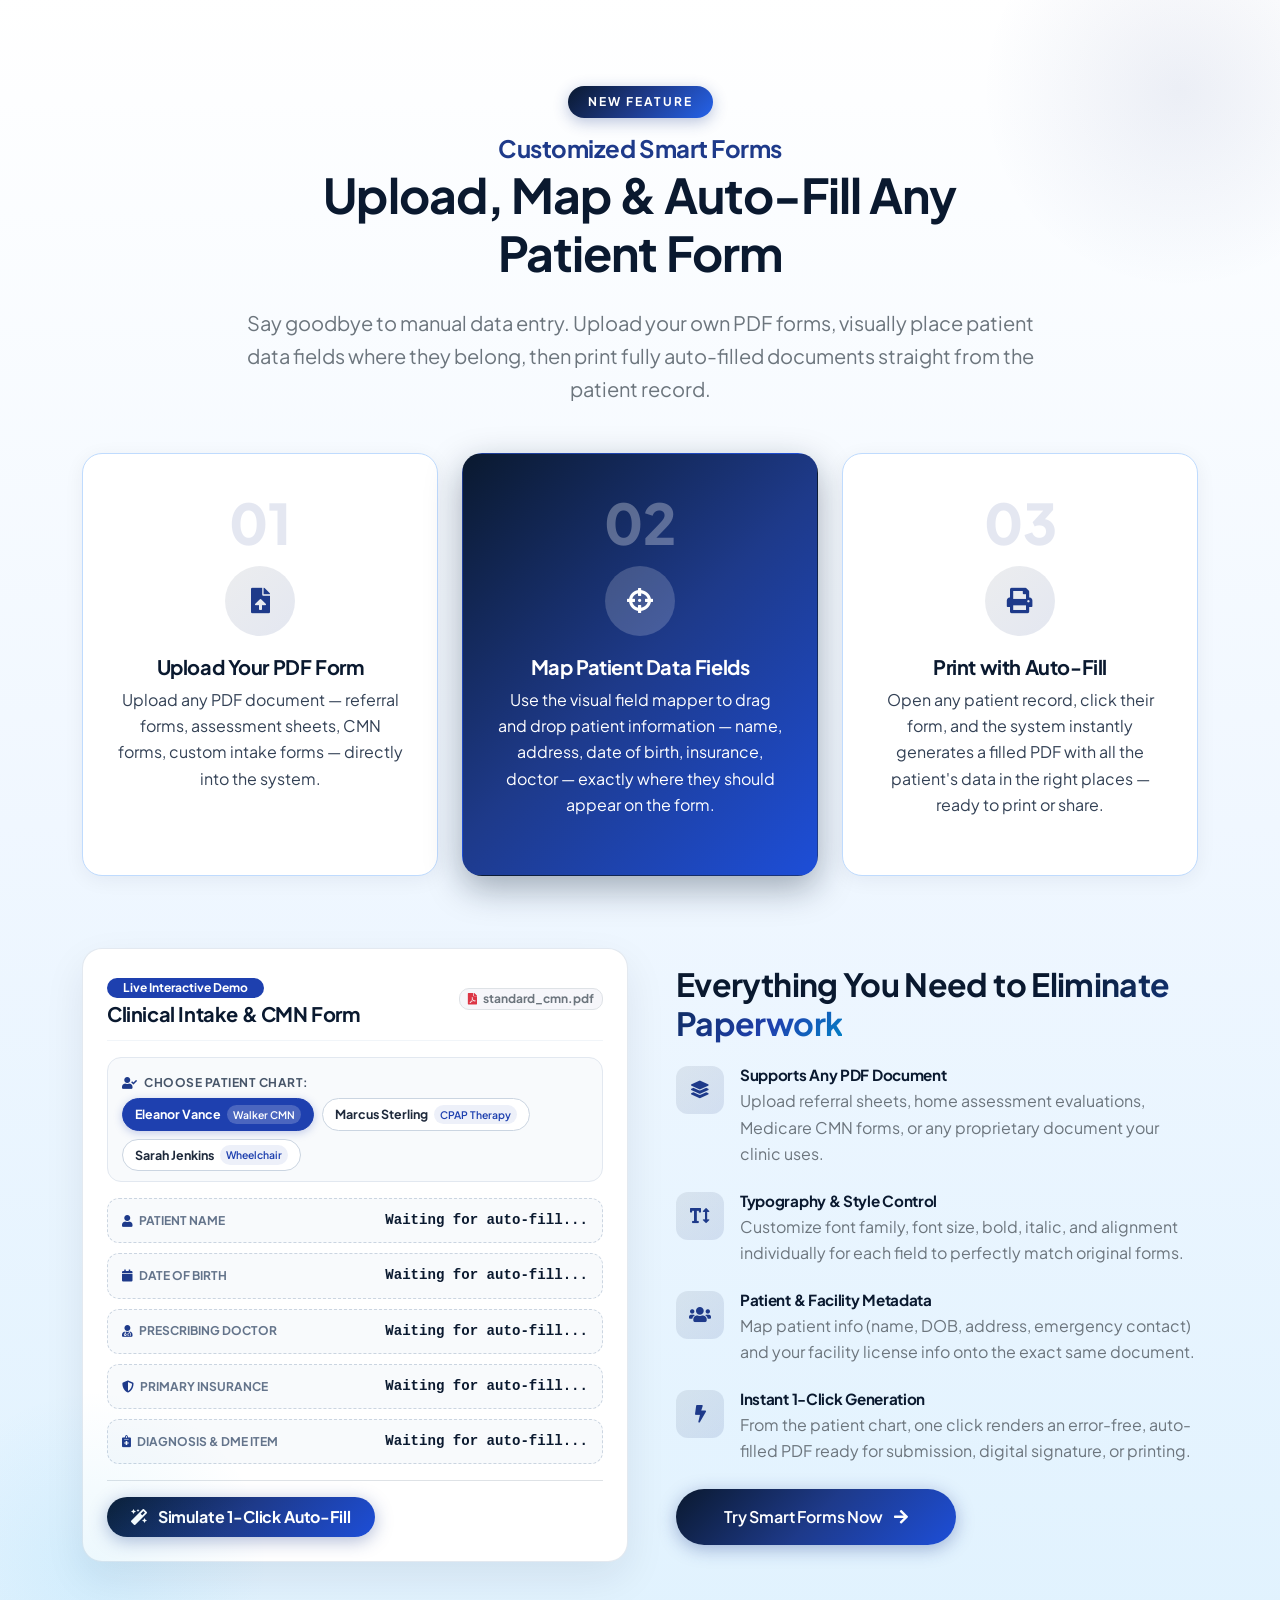
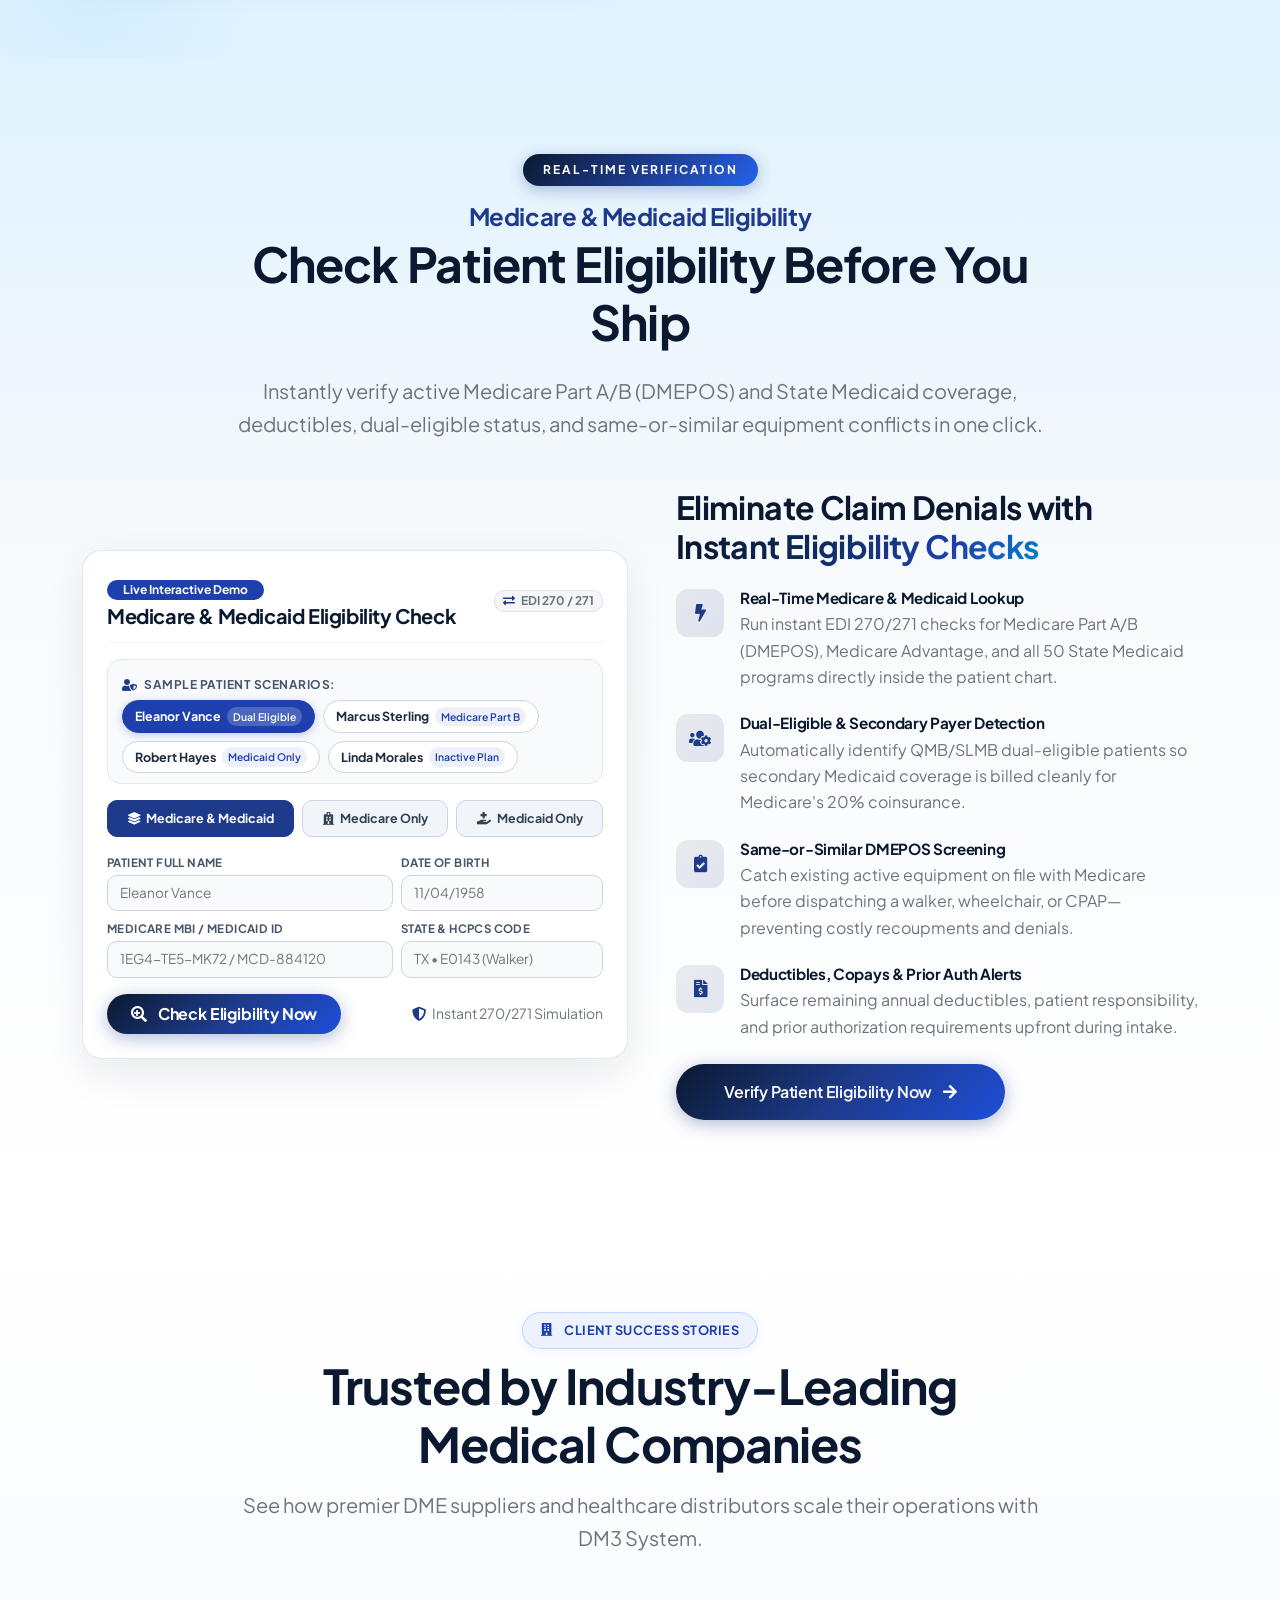
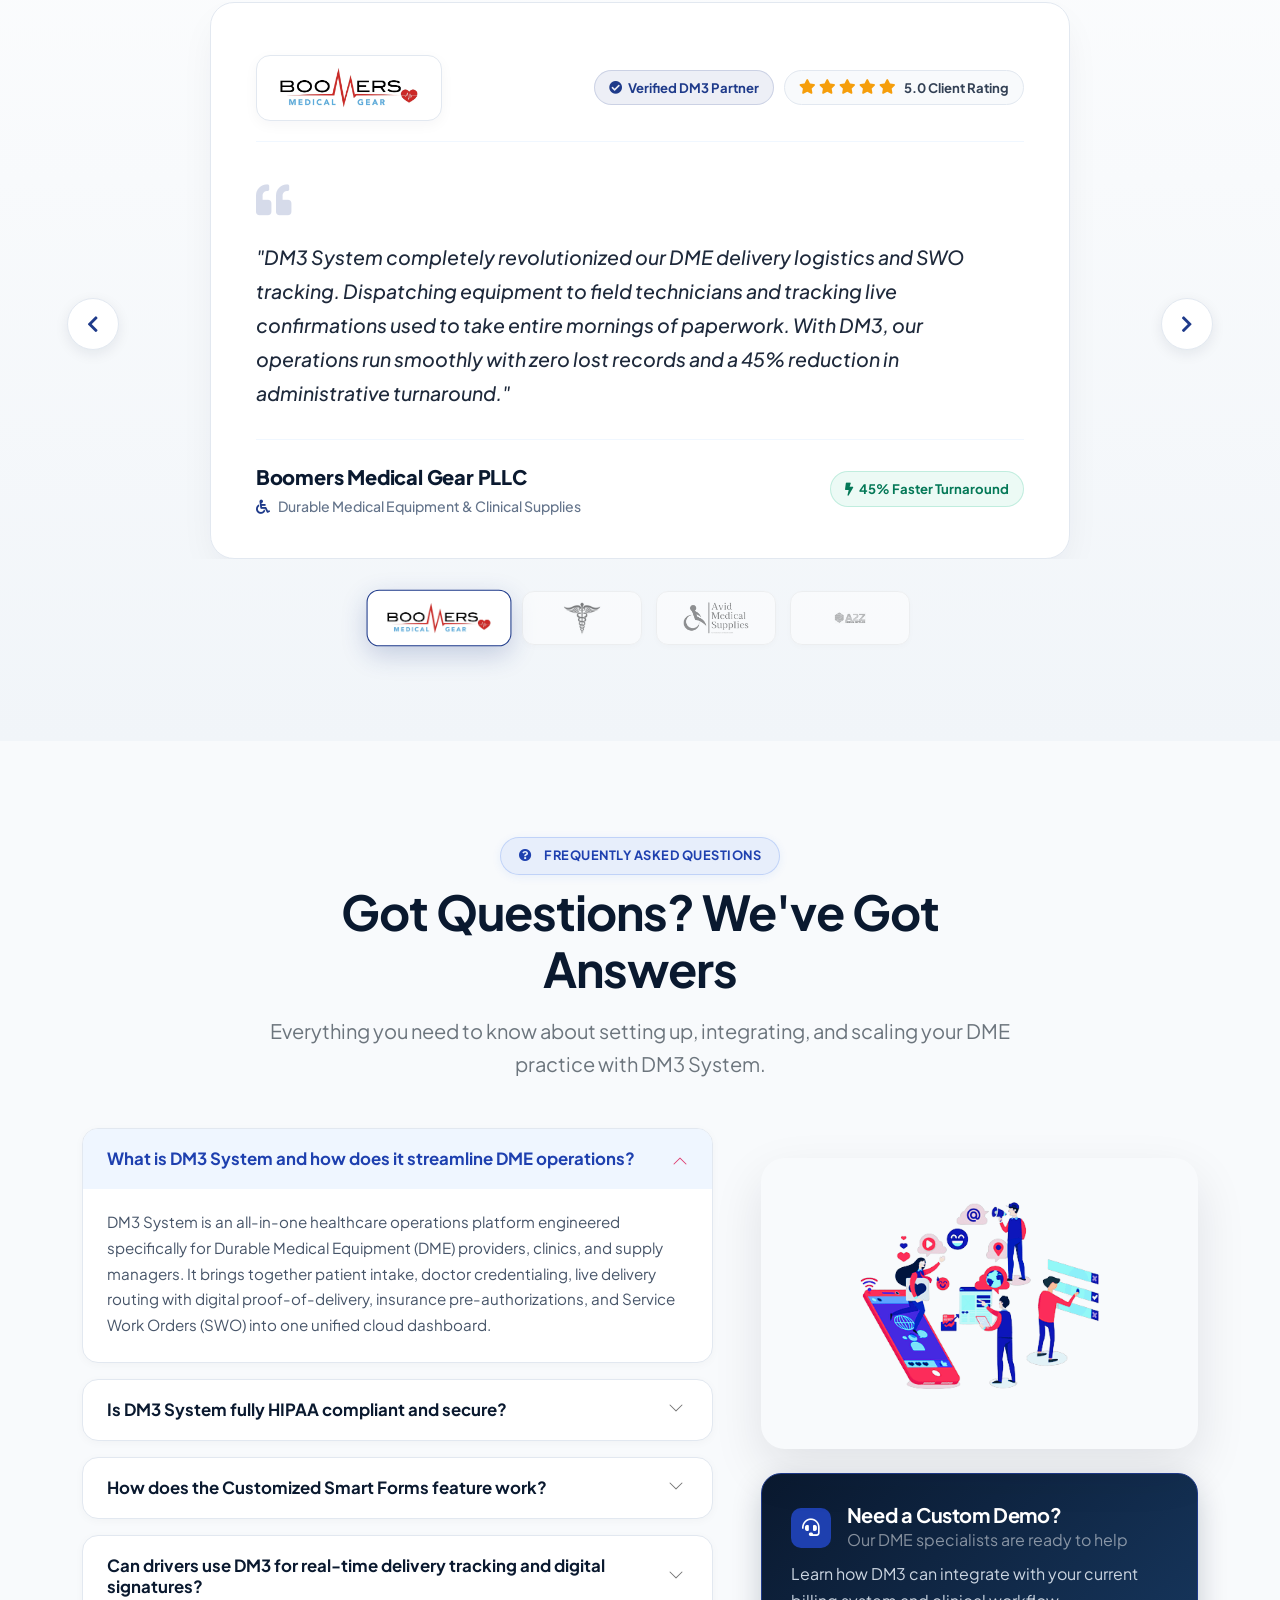
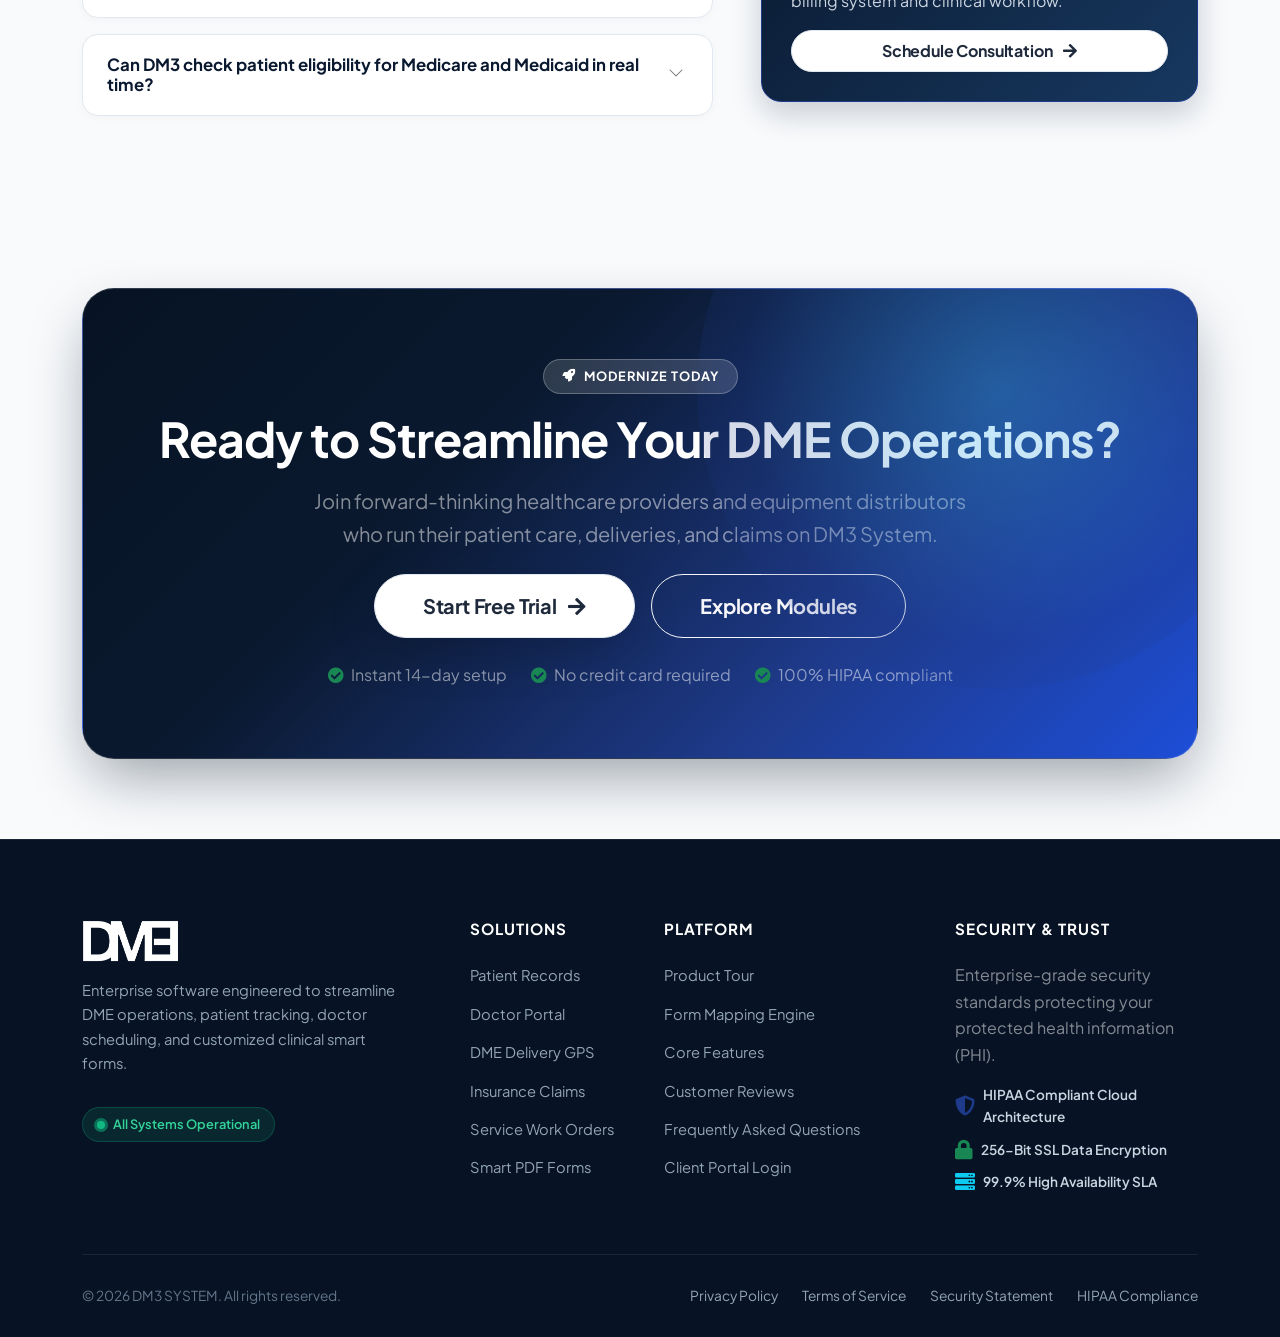
==== commit 106d6da9: "add the feature for the eligibility checker" ====
--- a/index.html
+++ b/index.html
@@ -30,7 +30,7 @@
     <link href="css/bootstrap.min.css" rel="stylesheet">
 
     <!-- Template Stylesheet -->
-    <link href="css/style.css?v=6.0" rel="stylesheet">
+    <link href="css/style.css?v=6.2" rel="stylesheet">
 
     <!-- Theme Initializer (Prevents Flash of Wrong Theme) -->
     <script>
@@ -75,6 +75,7 @@
                     <a href="#services" class="nav-item nav-link">Services</a>
                     <a href="#roi-calculator" class="nav-item nav-link">ROI Calculator</a>
                     <a href="#custom-forms-feature" class="nav-item nav-link">Smart Forms <span class="nav-new-chip">New</span></a>
+                    <a href="#eligibility-feature" class="nav-item nav-link">Eligibility</a>
                     <a href="#testimonial" class="nav-item nav-link">Partners</a>
                     <a href="#faq" class="nav-item nav-link">FAQ</a>
                 </div>
@@ -573,9 +574,9 @@
                         </div>
                         <span class="service-pill-tag tag-indigo">Billing &amp; Payer</span>
                         <h4>Insurance Management</h4>
-                        <p>Manage payer policies, verify patient eligibility automatically, and accelerate DME claim approvals with audit checks.</p>
+                        <p>Verify patient Medicare &amp; Medicaid eligibility in real time, manage payer policies, and accelerate DME claim approvals.</p>
                         <ul class="service-micro-checklist">
-                            <li><i class="fas fa-check-circle"></i> Automated pre-authorization checks</li>
+                            <li><i class="fas fa-check-circle"></i> Instant Medicare &amp; Medicaid eligibility check</li>
                             <li><i class="fas fa-check-circle"></i> 99.2%+ clean claim submission</li>
                         </ul>
                         <a href="service-detail.html?service=insurance" class="service-link mt-auto">Read Details <i class="fas fa-arrow-right"></i></a>
@@ -927,6 +928,201 @@
     </div>
     <!-- ===== Customized Forms Feature Section End ===== -->
 
+    <!-- ===== Medicare & Medicaid Eligibility Verification Section Start ===== -->
+    <div class="container-fluid eligibility-section py-5" id="eligibility-feature">
+        <div class="container py-5">
+            <!-- Section Header -->
+            <div class="text-center mx-auto mb-5 wow fadeInUp" data-wow-delay="0.1s" style="max-width: 820px;">
+                <span class="feature-label-pill">REAL-TIME VERIFICATION</span>
+                <h4 class="mb-1 text-primary fw-bold">Medicare &amp; Medicaid Eligibility</h4>
+                <h1 class="display-5 mb-4 fw-bold">Check Patient Eligibility Before You Ship</h1>
+                <p class="mb-0 text-muted fs-5">Instantly verify active Medicare Part A/B (DMEPOS) and State Medicaid coverage, deductibles, dual-eligible status, and same-or-similar equipment conflicts in one click.</p>
+            </div>
+
+            <div class="row g-4 align-items-center">
+                <!-- Interactive Eligibility Checker Simulator -->
+                <div class="col-lg-6 wow fadeInLeft" data-wow-delay="0.2s">
+                    <div class="eligibility-sim-wrap">
+                        <div class="smart-form-sim-header">
+                            <div>
+                                <span class="badge bg-primary text-white rounded-pill px-3 py-1 mb-1">Live Interactive Demo</span>
+                                <h5 class="fw-bold mb-0">Medicare &amp; Medicaid Eligibility Check</h5>
+                            </div>
+                            <span class="badge bg-light text-muted border px-2 py-1"><i class="fas fa-exchange-alt text-primary me-1"></i> EDI 270 / 271</span>
+                        </div>
+
+                        <!-- Sample Patient Quick-Select -->
+                        <div class="sim-patient-switcher mb-3">
+                            <span class="sim-switcher-label"><i class="fas fa-user-shield text-primary me-1"></i> Sample Patient Scenarios:</span>
+                            <div class="d-flex gap-2 flex-wrap mt-1">
+                                <button type="button" class="elig-patient-pill active" data-elig-patient="vance">
+                                    <span class="sim-patient-name">Eleanor Vance</span>
+                                    <span class="sim-patient-tag">Dual Eligible</span>
+                                </button>
+                                <button type="button" class="elig-patient-pill" data-elig-patient="sterling">
+                                    <span class="sim-patient-name">Marcus Sterling</span>
+                                    <span class="sim-patient-tag">Medicare Part B</span>
+                                </button>
+                                <button type="button" class="elig-patient-pill" data-elig-patient="hayes">
+                                    <span class="sim-patient-name">Robert Hayes</span>
+                                    <span class="sim-patient-tag">Medicaid Only</span>
+                                </button>
+                                <button type="button" class="elig-patient-pill" data-elig-patient="morales">
+                                    <span class="sim-patient-name">Linda Morales</span>
+                                    <span class="sim-patient-tag">Inactive Plan</span>
+                                </button>
+                            </div>
+                        </div>
+
+                        <!-- Program Selector -->
+                        <div class="elig-program-tabs mb-3" role="group" aria-label="Select coverage program to check">
+                            <button type="button" class="elig-program-tab active" data-program="both">
+                                <i class="fas fa-layer-group me-1"></i> Medicare &amp; Medicaid
+                            </button>
+                            <button type="button" class="elig-program-tab" data-program="medicare">
+                                <i class="fas fa-hospital me-1"></i> Medicare Only
+                            </button>
+                            <button type="button" class="elig-program-tab" data-program="medicaid">
+                                <i class="fas fa-hand-holding-medical me-1"></i> Medicaid Only
+                            </button>
+                        </div>
+
+                        <!-- Patient Lookup Inputs -->
+                        <form id="eligibility-check-form" novalidate>
+                            <div class="row g-2 mb-3">
+                                <div class="col-sm-7">
+                                    <label for="elig-patient-name" class="elig-input-label">Patient Full Name</label>
+                                    <input type="text" class="form-control elig-input" id="elig-patient-name" value="Eleanor Vance" placeholder="e.g., Eleanor Vance" required>
+                                </div>
+                                <div class="col-sm-5">
+                                    <label for="elig-patient-dob" class="elig-input-label">Date of Birth</label>
+                                    <input type="text" class="form-control elig-input" id="elig-patient-dob" value="11/04/1958" placeholder="MM/DD/YYYY" required>
+                                </div>
+                                <div class="col-sm-7">
+                                    <label for="elig-member-id" class="elig-input-label">Medicare MBI / Medicaid ID</label>
+                                    <input type="text" class="form-control elig-input" id="elig-member-id" value="1EG4-TE5-MK72 / MCD-884120" placeholder="Enter MBI or Medicaid ID" required>
+                                </div>
+                                <div class="col-sm-5">
+                                    <label for="elig-state-hcpcs" class="elig-input-label">State &amp; HCPCS Code</label>
+                                    <input type="text" class="form-control elig-input" id="elig-state-hcpcs" value="TX • E0143 (Walker)" placeholder="e.g., TX • E0601">
+                                </div>
+                            </div>
+
+                            <div id="elig-form-error" class="alert alert-danger py-2 px-3 small d-none mb-3" role="alert">
+                                <i class="fas fa-exclamation-triangle me-1"></i> Please enter the patient name, date of birth, and Medicare/Medicaid ID.
+                            </div>
+
+                            <div class="d-flex justify-content-between align-items-center flex-wrap gap-2">
+                                <button type="submit" class="btn btn-primary rounded-pill px-4 py-2 fw-bold" id="btn-check-eligibility">
+                                    <i class="fas fa-search-plus me-2"></i> Check Eligibility Now
+                                </button>
+                                <span class="text-muted small" id="elig-last-checked">
+                                    <i class="fas fa-shield-alt text-primary me-1"></i> Instant 270/271 Simulation
+                                </span>
+                            </div>
+                        </form>
+
+                        <!-- Verification Results Panel -->
+                        <div class="elig-result-panel mt-3 d-none" id="eligibility-result-panel">
+                            <div class="elig-result-banner" id="elig-result-banner">
+                                <div class="d-flex align-items-center justify-content-between flex-wrap gap-2">
+                                    <div>
+                                        <span class="elig-banner-sub" id="elig-banner-patient">Eleanor Vance • DOB 11/04/1958</span>
+                                        <h6 class="mb-0 fw-bold" id="elig-banner-summary">Dual Eligible — Medicare Primary &amp; Medicaid Secondary</h6>
+                                    </div>
+                                    <span class="elig-status-badge status-active" id="elig-overall-badge">
+                                        <i class="fas fa-check-circle me-1"></i> Eligible
+                                    </span>
+                                </div>
+                            </div>
+
+                            <div class="row g-2 mt-2" id="elig-payer-cards-row">
+                                <!-- Medicare Card -->
+                                <div class="col-sm-6" id="elig-card-medicare">
+                                    <div class="elig-payer-card">
+                                        <div class="d-flex justify-content-between align-items-center mb-2">
+                                            <span class="elig-payer-title"><i class="fas fa-hospital text-primary me-1"></i> Medicare</span>
+                                            <span class="elig-status-badge status-active" id="elig-medicare-badge">Active</span>
+                                        </div>
+                                        <div class="elig-payer-detail"><span>Plan:</span> <strong id="elig-medicare-plan">Part A &amp; Part B (DMEPOS)</strong></div>
+                                        <div class="elig-payer-detail"><span>Deductible:</span> <strong id="elig-medicare-deductible">$0.00 Remaining</strong></div>
+                                        <div class="elig-payer-detail"><span>Coinsurance:</span> <strong id="elig-medicare-coins">20% (Covered by Medicaid)</strong></div>
+                                    </div>
+                                </div>
+
+                                <!-- Medicaid Card -->
+                                <div class="col-sm-6" id="elig-card-medicaid">
+                                    <div class="elig-payer-card">
+                                        <div class="d-flex justify-content-between align-items-center mb-2">
+                                            <span class="elig-payer-title"><i class="fas fa-hand-holding-medical text-info me-1"></i> Medicaid</span>
+                                            <span class="elig-status-badge status-active" id="elig-medicaid-badge">Active</span>
+                                        </div>
+                                        <div class="elig-payer-detail"><span>Plan:</span> <strong id="elig-medicaid-plan">TX Medicaid QMB (Secondary)</strong></div>
+                                        <div class="elig-payer-detail"><span>Copay:</span> <strong id="elig-medicaid-copay">$0.00</strong></div>
+                                        <div class="elig-payer-detail"><span>Prior Auth:</span> <strong id="elig-medicaid-auth">Not Required for E0143</strong></div>
+                                    </div>
+                                </div>
+                            </div>
+
+                            <div class="elig-same-similar mt-2" id="elig-same-similar-bar">
+                                <i class="fas fa-check-double text-success me-2"></i>
+                                <span id="elig-same-similar-text"><strong>Same-or-Similar Check:</strong> Clear — No active conflicting DMEPOS item on file.</span>
+                            </div>
+                            <p class="text-muted mb-0 mt-2" style="font-size: 0.72rem;">* Interactive demo using simulated CMS &amp; State Medicaid EDI 270/271 responses.</p>
+                        </div>
+                    </div>
+                </div>
+
+                <!-- Right Column: Key Capabilities -->
+                <div class="col-lg-6 wow fadeInRight" data-wow-delay="0.2s">
+                    <div class="ps-lg-4">
+                        <h2 class="fw-bold mb-4">Eliminate Claim Denials with <span class="hero-title-gradient">Instant Eligibility Checks</span></h2>
+                        <div class="cf-feature-list">
+                            <div class="cf-feature-item">
+                                <div class="cf-feature-icon">
+                                    <i class="fas fa-bolt"></i>
+                                </div>
+                                <div>
+                                    <h6 class="mb-1">Real-Time Medicare &amp; Medicaid Lookup</h6>
+                                    <p class="mb-0 text-muted">Run instant EDI 270/271 checks for Medicare Part A/B (DMEPOS), Medicare Advantage, and all 50 State Medicaid programs directly inside the patient chart.</p>
+                                </div>
+                            </div>
+                            <div class="cf-feature-item">
+                                <div class="cf-feature-icon">
+                                    <i class="fas fa-users-cog"></i>
+                                </div>
+                                <div>
+                                    <h6 class="mb-1">Dual-Eligible &amp; Secondary Payer Detection</h6>
+                                    <p class="mb-0 text-muted">Automatically identify QMB/SLMB dual-eligible patients so secondary Medicaid coverage is billed cleanly for Medicare's 20% coinsurance.</p>
+                                </div>
+                            </div>
+                            <div class="cf-feature-item">
+                                <div class="cf-feature-icon">
+                                    <i class="fas fa-clipboard-check"></i>
+                                </div>
+                                <div>
+                                    <h6 class="mb-1">Same-or-Similar DMEPOS Screening</h6>
+                                    <p class="mb-0 text-muted">Catch existing active equipment on file with Medicare before dispatching a walker, wheelchair, or CPAP—preventing costly recoupments and denials.</p>
+                                </div>
+                            </div>
+                            <div class="cf-feature-item">
+                                <div class="cf-feature-icon">
+                                    <i class="fas fa-file-invoice-dollar"></i>
+                                </div>
+                                <div>
+                                    <h6 class="mb-1">Deductibles, Copays &amp; Prior Auth Alerts</h6>
+                                    <p class="mb-0 text-muted">Surface remaining annual deductibles, patient responsibility, and prior authorization requirements upfront during intake.</p>
+                                </div>
+                            </div>
+                        </div>
+                        <a href="https://dm3.dm3system.com" class="btn btn-primary rounded-pill py-3 px-5 mt-4">Verify Patient Eligibility Now <i class="fas fa-arrow-right ms-2"></i></a>
+                    </div>
+                </div>
+            </div>
+        </div>
+    </div>
+    <!-- ===== Medicare & Medicaid Eligibility Verification Section End ===== -->
+
     <!-- Testimonial Start -->
     <div class="container-fluid testimonial py-5" id="testimonial">
         <div class="container py-5">
@@ -1170,6 +1366,22 @@
                                 data-bs-parent="#accordionExample">
                                 <div class="accordion-body">
                                     Yes! Delivery drivers can access their delivery queue from mobile tablets or smartphones, view optimized delivery routes, record delivery timestamps, and collect digital patient signatures upon equipment handover with automatic sync back to headquarters.
+                                </div>
+                            </div>
+                        </div>
+
+                        <!-- Question 5 -->
+                        <div class="accordion-item">
+                            <h2 class="accordion-header" id="headingFive">
+                                <button class="accordion-button collapsed" type="button" data-bs-toggle="collapse"
+                                    data-bs-target="#collapseFive" aria-expanded="false" aria-controls="collapseFive">
+                                    Can DM3 check patient eligibility for Medicare and Medicaid in real time?
+                                </button>
+                            </h2>
+                            <div id="collapseFive" class="accordion-collapse collapse" aria-labelledby="headingFive"
+                                data-bs-parent="#accordionExample">
+                                <div class="accordion-body">
+                                    Yes! DM3 includes built-in real-time EDI 270/271 eligibility verification for Medicare Part A/B (DMEPOS), Medicare Advantage, and State Medicaid plans. It automatically detects dual-eligible (QMB/SLMB) patients, checks remaining deductibles and copays, and screens for Medicare same-or-similar DMEPOS conflicts before you ship equipment.
                                 </div>
                             </div>
                         </div>
@@ -1325,7 +1537,7 @@
 
 
     <!-- Template Javascript -->
-    <script src="js/main.js?v=4.0"></script>
+    <script src="js/main.js?v=6.1"></script>
 </body>
 
 </html>
--- a/css/style.css
+++ b/css/style.css
@@ -2786,6 +2786,7 @@
 .hero-title-gradient {
     background: linear-gradient(135deg, #071324 0%, #0f2b5c 40%, #1e40af 75%, #0284c7 100%);
     -webkit-background-clip: text;
+    background-clip: text;
     -webkit-text-fill-color: transparent;
 }
 
@@ -3478,9 +3479,14 @@
 [data-theme="dark"] .container-fluid.py-5.bg-white h3 {
     color: #ffffff !important;
 }
+[data-theme="dark"] .logo-carousel-mask {
+    mask-image: none !important;
+    -webkit-mask-image: none !important;
+}
 [data-theme="dark"] .client-logo-card {
-    background: rgba(255, 255, 255, 0.95) !important;
-    border-color: rgba(56, 189, 248, 0.2) !important;
+    background: #ffffff !important;
+    border: 1px solid rgba(255, 255, 255, 0.2) !important;
+    box-shadow: 0 4px 20px rgba(0, 0, 0, 0.35) !important;
 }
 [data-theme="dark"] .client-logo-meta {
     color: #cbd5e1 !important;
@@ -3506,6 +3512,16 @@
 }
 [data-theme="dark"] .about-bento-desc {
     color: #94a3b8 !important;
+}
+[data-theme="dark"] .about-bento-icon {
+    background: rgba(30, 64, 175, 0.35) !important;
+    color: #38bdf8 !important;
+    border: 1px solid rgba(56, 189, 248, 0.25) !important;
+}
+[data-theme="dark"] .about-check-item {
+    background: #0d1f38 !important;
+    border-color: rgba(255, 255, 255, 0.08) !important;
+    color: #cbd5e1 !important;
 }
 
 /* Services / Modules Section in Dark Mode */
@@ -3531,8 +3547,39 @@
 [data-theme="dark"] .service-item p {
     color: #94a3b8 !important;
 }
+[data-theme="dark"] .icon-box-blue,
+[data-theme="dark"] .icon-box-green,
+[data-theme="dark"] .icon-box-amber,
+[data-theme="dark"] .icon-box-indigo,
+[data-theme="dark"] .icon-box-teal,
+[data-theme="dark"] .icon-box-purple {
+    background: rgba(30, 64, 175, 0.35) !important;
+    color: #38bdf8 !important;
+    box-shadow: 0 6px 16px rgba(0, 0, 0, 0.4), 0 0 12px rgba(56, 189, 248, 0.2) !important;
+    border: 1px solid rgba(56, 189, 248, 0.3) !important;
+}
+[data-theme="dark"] .service-pill-tag,
+[data-theme="dark"] .tag-blue,
+[data-theme="dark"] .tag-green,
+[data-theme="dark"] .tag-amber,
+[data-theme="dark"] .tag-indigo,
+[data-theme="dark"] .tag-teal,
+[data-theme="dark"] .tag-purple {
+    background: rgba(30, 64, 175, 0.28) !important;
+    color: #38bdf8 !important;
+    border: 1px solid rgba(56, 189, 248, 0.25) !important;
+}
 [data-theme="dark"] .service-micro-checklist li {
     color: #cbd5e1 !important;
+}
+[data-theme="dark"] .service-micro-checklist li i {
+    color: #38bdf8 !important;
+}
+[data-theme="dark"] .service-link {
+    color: #38bdf8 !important;
+}
+[data-theme="dark"] .service-link:hover {
+    color: #7dd3fc !important;
 }
 
 /* ROI Section in Dark Mode */
@@ -3576,7 +3623,7 @@
 }
 [data-theme="dark"] .step-card {
     background: #0d1f38 !important;
-    border: 1px solid rgba(255, 255, 255, 0.08) !important;
+    border: 1px solid rgba(255, 255, 255, 0.1) !important;
     color: #e2e8f0 !important;
 }
 [data-theme="dark"] .step-card h5 {
@@ -3584,6 +3631,31 @@
 }
 [data-theme="dark"] .step-card p {
     color: #94a3b8 !important;
+}
+[data-theme="dark"] .step-number {
+    color: rgba(56, 189, 248, 0.35) !important;
+}
+[data-theme="dark"] .step-icon {
+    background: rgba(30, 64, 175, 0.35) !important;
+    color: #38bdf8 !important;
+    border: 1px solid rgba(56, 189, 248, 0.3) !important;
+}
+[data-theme="dark"] .step-card:hover .step-icon {
+    background: linear-gradient(135deg, #1e40af, #2563eb) !important;
+    color: #ffffff !important;
+}
+[data-theme="dark"] .step-card-active {
+    background: linear-gradient(135deg, #0a192f 0%, #1e40af 50%, #2563eb 100%) !important;
+    border: 1.5px solid rgba(56, 189, 248, 0.45) !important;
+    box-shadow: 0 12px 35px rgba(0, 0, 0, 0.5) !important;
+}
+[data-theme="dark"] .step-card-active .step-number {
+    color: rgba(255, 255, 255, 0.5) !important;
+}
+[data-theme="dark"] .step-card-active .step-icon {
+    background: rgba(255, 255, 255, 0.22) !important;
+    color: #ffffff !important;
+    border: 1px solid rgba(255, 255, 255, 0.35) !important;
 }
 [data-theme="dark"] .smart-form-sim-wrap {
     background: #0d1f38 !important;
@@ -3641,6 +3713,11 @@
 [data-theme="dark"] .cf-feature-item h6 {
     color: #ffffff !important;
 }
+[data-theme="dark"] .cf-feature-icon {
+    background: rgba(30, 64, 175, 0.35) !important;
+    color: #38bdf8 !important;
+    border: 1px solid rgba(56, 189, 248, 0.25) !important;
+}
 
 /* Testimonial Section in Dark Mode */
 [data-theme="dark"] .testimonial {
@@ -3692,18 +3769,169 @@
     border-top: 1px solid rgba(255, 255, 255, 0.06);
 }
 
-/* Service Detail Page in Dark Mode */
+/* Global Helpers in Dark Mode */
+[data-theme="dark"] .bg-light {
+    background-color: #071324 !important;
+}
+[data-theme="dark"] .bg-white {
+    background-color: #0a192f !important;
+}
+[data-theme="dark"] #spinner {
+    background-color: #071324 !important;
+}
+[data-theme="dark"] .text-muted {
+    color: #94a3b8 !important;
+}
+[data-theme="dark"] .text-dark {
+    color: #f8fafc !important;
+}
+[data-theme="dark"] h1,
+[data-theme="dark"] h2,
+[data-theme="dark"] h3,
+[data-theme="dark"] h4,
+[data-theme="dark"] h5,
+[data-theme="dark"] h6 {
+    color: #f8fafc;
+}
+
+/* Gradient Text In Dark Mode */
+[data-theme="dark"] .hero-title-gradient {
+    background: linear-gradient(135deg, #38bdf8 0%, #60a5fa 40%, #93c5fd 80%, #ffffff 100%) !important;
+    -webkit-background-clip: text !important;
+    background-clip: text !important;
+    -webkit-text-fill-color: transparent !important;
+}
+
+/* Hero Badge in Dark Mode */
+[data-theme="dark"] .hero-badge {
+    background: rgba(30, 64, 175, 0.25) !important;
+    color: #38bdf8 !important;
+    border-color: rgba(56, 189, 248, 0.3) !important;
+}
+[data-theme="dark"] .feature-label-pill {
+    background: linear-gradient(135deg, #1e40af, #2563eb, #38bdf8) !important;
+    color: #ffffff !important;
+    box-shadow: 0 4px 15px rgba(30, 64, 175, 0.4) !important;
+}
+[data-theme="dark"] .hero-float-card {
+    background: rgba(10, 25, 47, 0.95) !important;
+    border-color: rgba(255, 255, 255, 0.15) !important;
+    color: #f8fafc !important;
+    box-shadow: 0 10px 30px rgba(0, 0, 0, 0.6) !important;
+}
+[data-theme="dark"] .btn.btn-outline-primary,
+[data-theme="dark"] .btn-outline-primary {
+    background: rgba(255, 255, 255, 0.05) !important;
+    color: #38bdf8 !important;
+    border: 2px solid rgba(56, 189, 248, 0.45) !important;
+    box-shadow: none !important;
+}
+[data-theme="dark"] .btn.btn-outline-primary:hover,
+[data-theme="dark"] .btn-outline-primary:hover {
+    background: rgba(56, 189, 248, 0.18) !important;
+    color: #ffffff !important;
+    border-color: #38bdf8 !important;
+}
+[data-theme="dark"] .btn-outline-secondary {
+    color: #cbd5e1 !important;
+    border-color: rgba(255, 255, 255, 0.25) !important;
+}
+[data-theme="dark"] .btn-outline-secondary:hover {
+    background: rgba(255, 255, 255, 0.1) !important;
+    color: #ffffff !important;
+}
+
+/* Service Item Featured in Dark Mode */
+[data-theme="dark"] .service-item-featured {
+    background: linear-gradient(135deg, #0d1f38, #132b4f) !important;
+    border-color: rgba(56, 189, 248, 0.4) !important;
+    box-shadow: 0 10px 30px rgba(0, 0, 0, 0.4), 0 0 20px rgba(56, 189, 248, 0.15) !important;
+}
+
+/* Smart Form Simulator in Dark Mode */
+[data-theme="dark"] .smart-form-sim-header .badge.bg-light {
+    background: rgba(255, 255, 255, 0.08) !important;
+    border-color: rgba(255, 255, 255, 0.15) !important;
+    color: #cbd5e1 !important;
+}
+[data-theme="dark"] .cf-feature-item p {
+    color: #94a3b8 !important;
+}
+
+/* FAQ Help Card in Dark Mode */
+[data-theme="dark"] .faq-help-card {
+    background: #0d1f38 !important;
+    border: 1px solid rgba(255, 255, 255, 0.1) !important;
+}
+
+/* High-Impact CTA Section in Dark Mode (Eliminates White Gaps) */
+[data-theme="dark"] .cta-modern-section {
+    background: #071324 !important;
+    border-top: 1px solid rgba(255, 255, 255, 0.08) !important;
+}
+
+/* Testimonial Carousel Controls & Dot Cards in Dark Mode */
+[data-theme="dark"] .testimonial-carousel .owl-dots .testimonial-dot-card {
+    background: #0d1f38 !important;
+    border-color: rgba(255, 255, 255, 0.15) !important;
+}
+[data-theme="dark"] .testimonial-carousel .owl-dots .owl-dot.active .testimonial-dot-card {
+    border-color: #38bdf8 !important;
+    box-shadow: 0 8px 24px rgba(56, 189, 248, 0.25) !important;
+    background: #0d1f38 !important;
+}
+[data-theme="dark"] .testimonial-carousel .owl-dots .testimonial-dot-card img {
+    background: #ffffff;
+    border-radius: 6px !important;
+    padding: 3px 6px;
+}
+[data-theme="dark"] .testimonial .testimonial-carousel .owl-nav .owl-prev,
+[data-theme="dark"] .testimonial .testimonial-carousel .owl-nav .owl-next {
+    background: #0d1f38 !important;
+    border-color: rgba(255, 255, 255, 0.15) !important;
+    color: #38bdf8 !important;
+}
+[data-theme="dark"] .company-rating-wrap {
+    background: rgba(255, 255, 255, 0.06) !important;
+    border-color: rgba(255, 255, 255, 0.12) !important;
+}
+[data-theme="dark"] .company-rating-text {
+    color: #cbd5e1 !important;
+}
+[data-theme="dark"] .company-verified-tag {
+    background: rgba(30, 64, 175, 0.3) !important;
+    border-color: rgba(56, 189, 248, 0.3) !important;
+    color: #38bdf8 !important;
+}
+
+/* =====================================================
+   SERVICE DETAIL PAGE IN DARK MODE
+   ===================================================== */
 [data-theme="dark"] .sd-hero {
-    background: #071324 !important;
-}
-[data-theme="dark"] .sd-hero h1 {
+    background: radial-gradient(circle at 80% 20%, rgba(30, 64, 175, 0.25) 0%, #071324 70%) !important;
+    border-bottom: 1px solid rgba(255, 255, 255, 0.08) !important;
+}
+[data-theme="dark"] .sd-hero h1,
+[data-theme="dark"] #sd-title {
     color: #ffffff !important;
 }
-[data-theme="dark"] .sd-hero p {
+[data-theme="dark"] .sd-hero p,
+[data-theme="dark"] #sd-subtitle {
     color: #94a3b8 !important;
 }
-[data-theme="dark"] .sd-breadcrumb {
+[data-theme="dark"] .sd-breadcrumb,
+[data-theme="dark"] #sd-breadcrumb {
     color: #94a3b8 !important;
+}
+[data-theme="dark"] .sd-breadcrumb a {
+    color: #38bdf8 !important;
+}
+[data-theme="dark"] #sd-breadcrumb-title {
+    color: #ffffff !important;
+}
+[data-theme="dark"] #sd-features-heading,
+[data-theme="dark"] #sd-steps-heading {
+    color: #ffffff !important;
 }
 [data-theme="dark"] .sd-feature-card {
     background: #0d1f38 !important;
@@ -3711,19 +3939,39 @@
     border: 1px solid rgba(255, 255, 255, 0.08) !important;
     box-shadow: 0 8px 30px rgba(0, 0, 0, 0.4) !important;
 }
+[data-theme="dark"] .sd-feature-card:hover {
+    border-color: rgba(56, 189, 248, 0.35) !important;
+    box-shadow: 0 16px 40px rgba(0, 0, 0, 0.6), 0 0 20px rgba(30, 64, 175, 0.2) !important;
+}
 [data-theme="dark"] .sd-feature-card h5 {
     color: #ffffff !important;
 }
-[data-theme="dark"] .sd-feature-card p {
+[data-theme="dark"] .sd-feature-card p,
+[data-theme="dark"] .sd-feature-card p.text-muted {
     color: #94a3b8 !important;
 }
+[data-theme="dark"] .sd-step h6 {
+    color: #ffffff !important;
+}
+[data-theme="dark"] .sd-step p,
+[data-theme="dark"] .sd-step p.text-muted {
+    color: #94a3b8 !important;
+}
+[data-theme="dark"] .sd-sidebar {
+    background: #0d1f38 !important;
+    border: 1px solid rgba(255, 255, 255, 0.08) !important;
+}
+[data-theme="dark"] .sd-sidebar h6 {
+    color: #94a3b8 !important;
+}
 [data-theme="dark"] .sd-sidebar .list-group-item {
-    background: #0d1f38 !important;
+    background: #0a192f !important;
     color: #cbd5e1 !important;
     border: 1px solid rgba(255, 255, 255, 0.06) !important;
 }
+[data-theme="dark"] .sd-sidebar .list-group-item:hover,
 [data-theme="dark"] .sd-sidebar .list-group-item.active {
-    background: linear-gradient(135deg, #0a192f, #1e40af) !important;
+    background: linear-gradient(135deg, #1e40af, #2563eb) !important;
     color: #ffffff !important;
     border-color: #38bdf8 !important;
 }
@@ -3745,4 +3993,319 @@
 [data-theme="dark"]::-webkit-scrollbar-thumb:hover {
     background: #2563eb;
 }
+
+/* ====== Medicare & Medicaid Eligibility Section ====== */
+.eligibility-section {
+    background: linear-gradient(180deg, #e0f2fe 0%, #f8fafc 45%, #ffffff 100%);
+    position: relative;
+    overflow: hidden;
+}
+
+.eligibility-sim-wrap {
+    background: #ffffff;
+    border-radius: 20px;
+    border: 1px solid rgba(226, 232, 240, 0.95);
+    padding: 24px;
+    box-shadow: 0 16px 40px rgba(10, 25, 47, 0.08);
+    position: relative;
+}
+
+.elig-patient-pill {
+    background: #ffffff;
+    border: 1px solid #cbd5e1;
+    border-radius: 50px;
+    padding: 5px 12px;
+    display: inline-flex;
+    align-items: center;
+    gap: 6px;
+    cursor: pointer;
+    transition: all 0.2s ease;
+}
+
+.elig-patient-pill:hover {
+    border-color: #1e40af;
+    background: #eff6ff;
+}
+
+.elig-patient-pill.active {
+    background: #1e40af;
+    border-color: #1e40af;
+    box-shadow: 0 2px 8px rgba(30, 64, 175, 0.25);
+}
+
+.elig-patient-pill.active .sim-patient-name {
+    color: #ffffff;
+}
+
+.elig-patient-pill.active .sim-patient-tag {
+    background: rgba(255, 255, 255, 0.2);
+    color: #ffffff;
+}
+
+.elig-program-tabs {
+    display: flex;
+    gap: 8px;
+    flex-wrap: wrap;
+}
+
+.elig-program-tab {
+    flex: 1 1 auto;
+    background: #f1f5f9;
+    border: 1px solid #cbd5e1;
+    color: #334155;
+    border-radius: 10px;
+    padding: 7px 12px;
+    font-size: 0.78rem;
+    font-weight: 700;
+    cursor: pointer;
+    transition: all 0.2s ease;
+}
+
+.elig-program-tab:hover {
+    border-color: #1e40af;
+    color: #1e40af;
+}
+
+.elig-program-tab.active {
+    background: #1e3a8a;
+    border-color: #1e3a8a;
+    color: #ffffff;
+}
+
+.elig-input-label {
+    font-size: 0.72rem;
+    font-weight: 700;
+    text-transform: uppercase;
+    letter-spacing: 0.4px;
+    color: #475569;
+    margin-bottom: 3px;
+    display: block;
+}
+
+.elig-input {
+    font-size: 0.85rem;
+    border-radius: 10px;
+    border: 1px solid #cbd5e1;
+    padding: 7px 12px;
+    background: #f8fafc;
+}
+
+.elig-input:focus {
+    background: #ffffff;
+    border-color: #2563eb;
+    box-shadow: 0 0 0 3px rgba(37, 99, 235, 0.15);
+}
+
+.elig-result-panel {
+    border-top: 1px solid #e2e8f0;
+    padding-top: 16px;
+}
+
+.elig-result-banner {
+    border-radius: 12px;
+    padding: 12px 14px;
+    border: 1px solid #bfdbfe;
+    background: #eff6ff;
+}
+
+.elig-result-banner.banner-inactive {
+    border-color: #fecaca;
+    background: #fef2f2;
+}
+
+.elig-banner-sub {
+    display: block;
+    font-size: 0.72rem;
+    font-weight: 600;
+    color: #475569;
+    margin-bottom: 2px;
+}
+
+.elig-status-badge {
+    display: inline-flex;
+    align-items: center;
+    font-size: 0.72rem;
+    font-weight: 700;
+    padding: 4px 10px;
+    border-radius: 50px;
+    white-space: nowrap;
+}
+
+.elig-status-badge.status-active {
+    background: #dcfce7;
+    color: #166534;
+    border: 1px solid #86efac;
+}
+
+.elig-status-badge.status-inactive {
+    background: #fee2e2;
+    color: #991b1b;
+    border: 1px solid #fca5a5;
+}
+
+.elig-status-badge.status-neutral {
+    background: #f1f5f9;
+    color: #475569;
+    border: 1px solid #cbd5e1;
+}
+
+.elig-payer-card {
+    background: #f8fafc;
+    border: 1px solid #e2e8f0;
+    border-radius: 12px;
+    padding: 12px;
+    height: 100%;
+}
+
+.elig-payer-title {
+    font-size: 0.84rem;
+    font-weight: 700;
+    color: #0f172a;
+}
+
+.elig-payer-detail {
+    font-size: 0.76rem;
+    color: #475569;
+    display: flex;
+    justify-content: space-between;
+    gap: 8px;
+    padding: 3px 0;
+    border-bottom: 1px dashed #e2e8f0;
+}
+
+.elig-payer-detail:last-child {
+    border-bottom: none;
+}
+
+.elig-payer-detail strong {
+    color: #0f172a;
+    text-align: right;
+}
+
+.elig-same-similar {
+    border-radius: 10px;
+    padding: 9px 12px;
+    font-size: 0.78rem;
+    display: flex;
+    align-items: center;
+}
+
+.elig-same-similar.alert-clear {
+    background: #f0fdf4;
+    border: 1px solid #bbf7d0;
+    color: #166534;
+}
+
+.elig-same-similar.alert-warn {
+    background: #fef2f2;
+    border: 1px solid #fecaca;
+    color: #991b1b;
+}
+
+/* Dark Mode for Eligibility Section */
+[data-theme="dark"] .eligibility-section {
+    background: linear-gradient(180deg, #0a192f 0%, #0d1f38 50%, #0a192f 100%) !important;
+}
+
+[data-theme="dark"] .eligibility-section h1,
+[data-theme="dark"] .eligibility-section h2 {
+    color: #ffffff !important;
+}
+
+[data-theme="dark"] .eligibility-sim-wrap {
+    background: #0d1f38 !important;
+    border-color: rgba(255, 255, 255, 0.1) !important;
+    box-shadow: 0 16px 40px rgba(0, 0, 0, 0.5) !important;
+}
+
+[data-theme="dark"] .elig-patient-pill {
+    background: rgba(255, 255, 255, 0.06) !important;
+    border-color: rgba(255, 255, 255, 0.12) !important;
+}
+
+[data-theme="dark"] .elig-patient-pill.active {
+    background: #1e40af !important;
+    border-color: #38bdf8 !important;
+}
+
+[data-theme="dark"] .elig-patient-pill.active .sim-patient-name {
+    color: #ffffff !important;
+}
+
+[data-theme="dark"] .elig-program-tab {
+    background: rgba(10, 25, 47, 0.8) !important;
+    border-color: rgba(255, 255, 255, 0.12) !important;
+    color: #cbd5e1 !important;
+}
+
+[data-theme="dark"] .elig-program-tab.active {
+    background: #1e40af !important;
+    border-color: #38bdf8 !important;
+    color: #ffffff !important;
+}
+
+[data-theme="dark"] .elig-input-label {
+    color: #94a3b8 !important;
+}
+
+[data-theme="dark"] .elig-input {
+    background: rgba(10, 25, 47, 0.75) !important;
+    border-color: rgba(255, 255, 255, 0.15) !important;
+    color: #e2e8f0 !important;
+}
+
+[data-theme="dark"] .elig-input:focus {
+    border-color: #38bdf8 !important;
+}
+
+[data-theme="dark"] .elig-result-panel {
+    border-top-color: rgba(255, 255, 255, 0.1) !important;
+}
+
+[data-theme="dark"] .elig-result-banner {
+    background: rgba(30, 64, 175, 0.25) !important;
+    border-color: rgba(56, 189, 248, 0.35) !important;
+}
+
+[data-theme="dark"] .elig-result-banner.banner-inactive {
+    background: rgba(153, 27, 27, 0.25) !important;
+    border-color: rgba(248, 113, 113, 0.35) !important;
+}
+
+[data-theme="dark"] .elig-result-banner h6 {
+    color: #ffffff !important;
+}
+
+[data-theme="dark"] .elig-banner-sub {
+    color: #94a3b8 !important;
+}
+
+[data-theme="dark"] .elig-payer-card {
+    background: rgba(10, 25, 47, 0.7) !important;
+    border-color: rgba(255, 255, 255, 0.1) !important;
+}
+
+[data-theme="dark"] .elig-payer-title,
+[data-theme="dark"] .elig-payer-detail strong {
+    color: #f1f5f9 !important;
+}
+
+[data-theme="dark"] .elig-payer-detail {
+    color: #94a3b8 !important;
+    border-bottom-color: rgba(255, 255, 255, 0.08) !important;
+}
+
+[data-theme="dark"] .elig-same-similar.alert-clear {
+    background: rgba(22, 101, 52, 0.25) !important;
+    border-color: rgba(74, 222, 128, 0.3) !important;
+    color: #86efac !important;
+}
+
+[data-theme="dark"] .elig-same-similar.alert-warn {
+    background: rgba(153, 27, 27, 0.25) !important;
+    border-color: rgba(248, 113, 113, 0.3) !important;
+    color: #fca5a5 !important;
+}
+
+
 
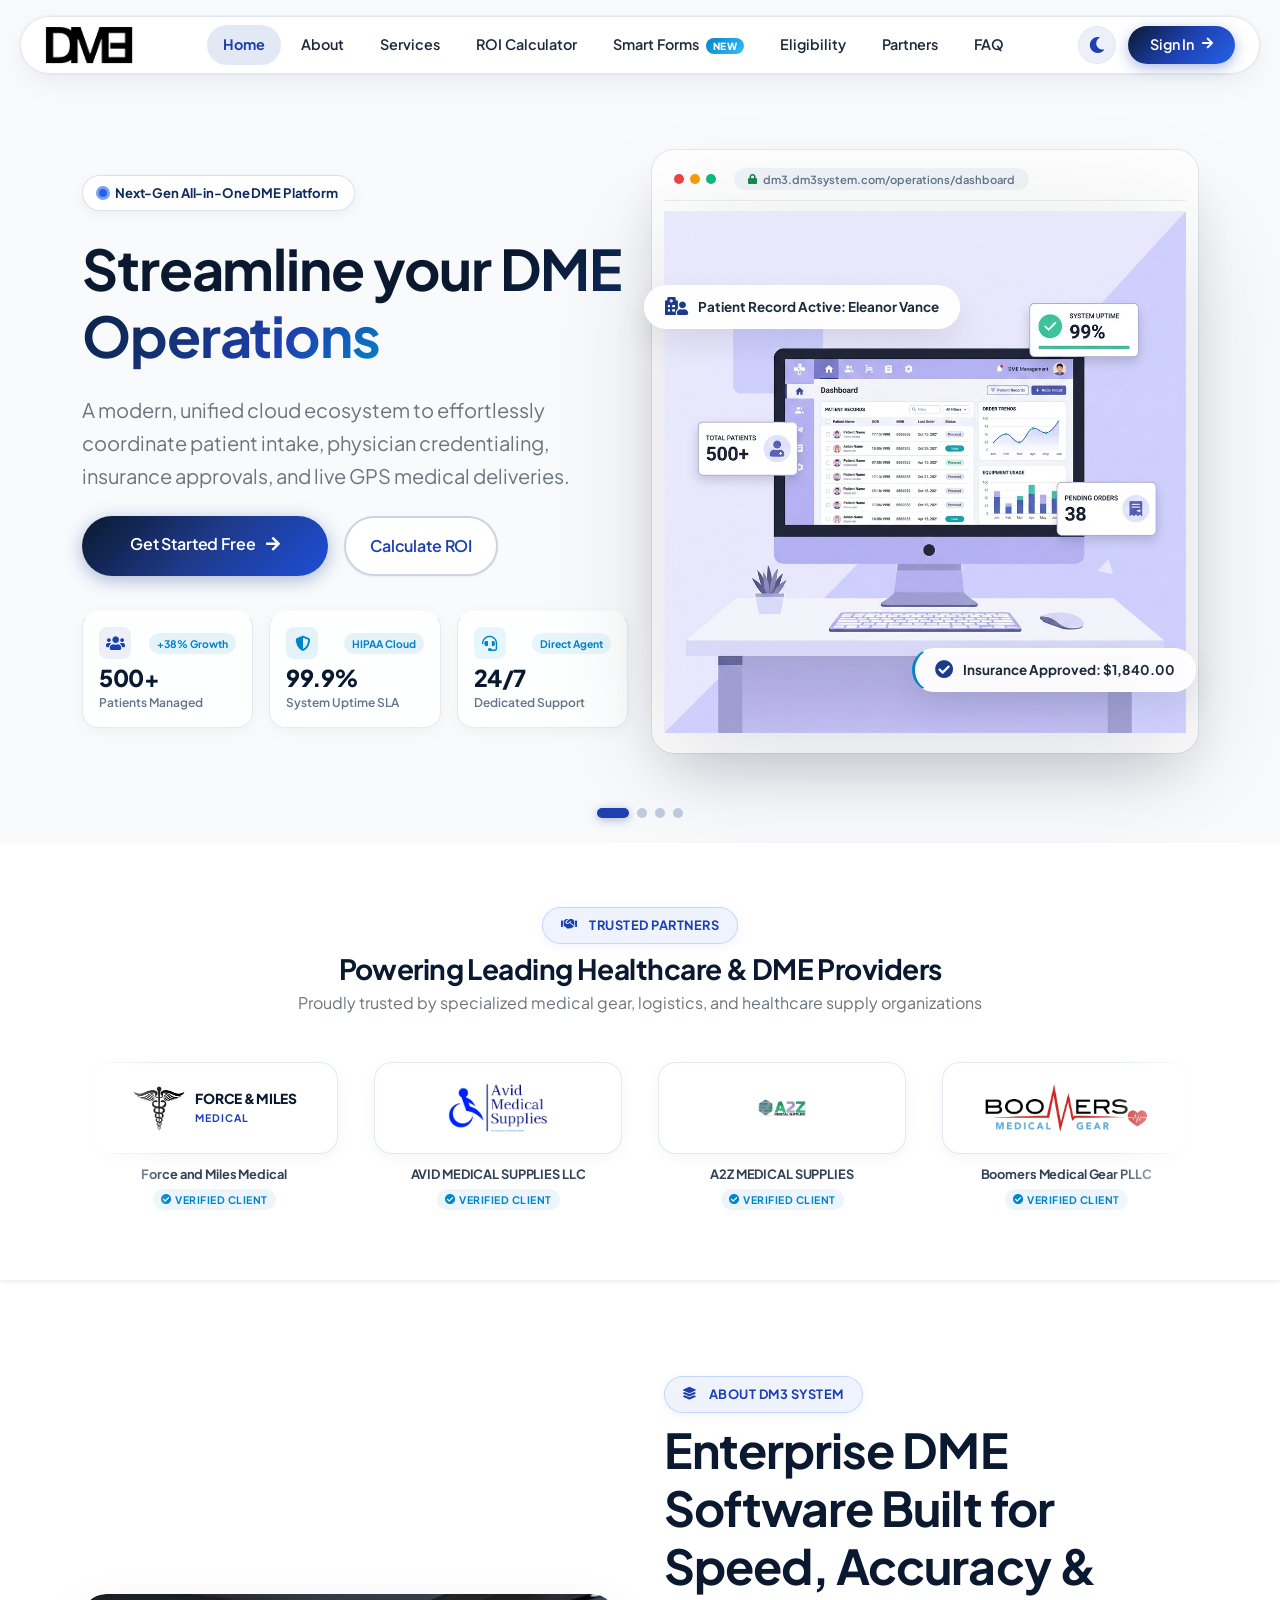
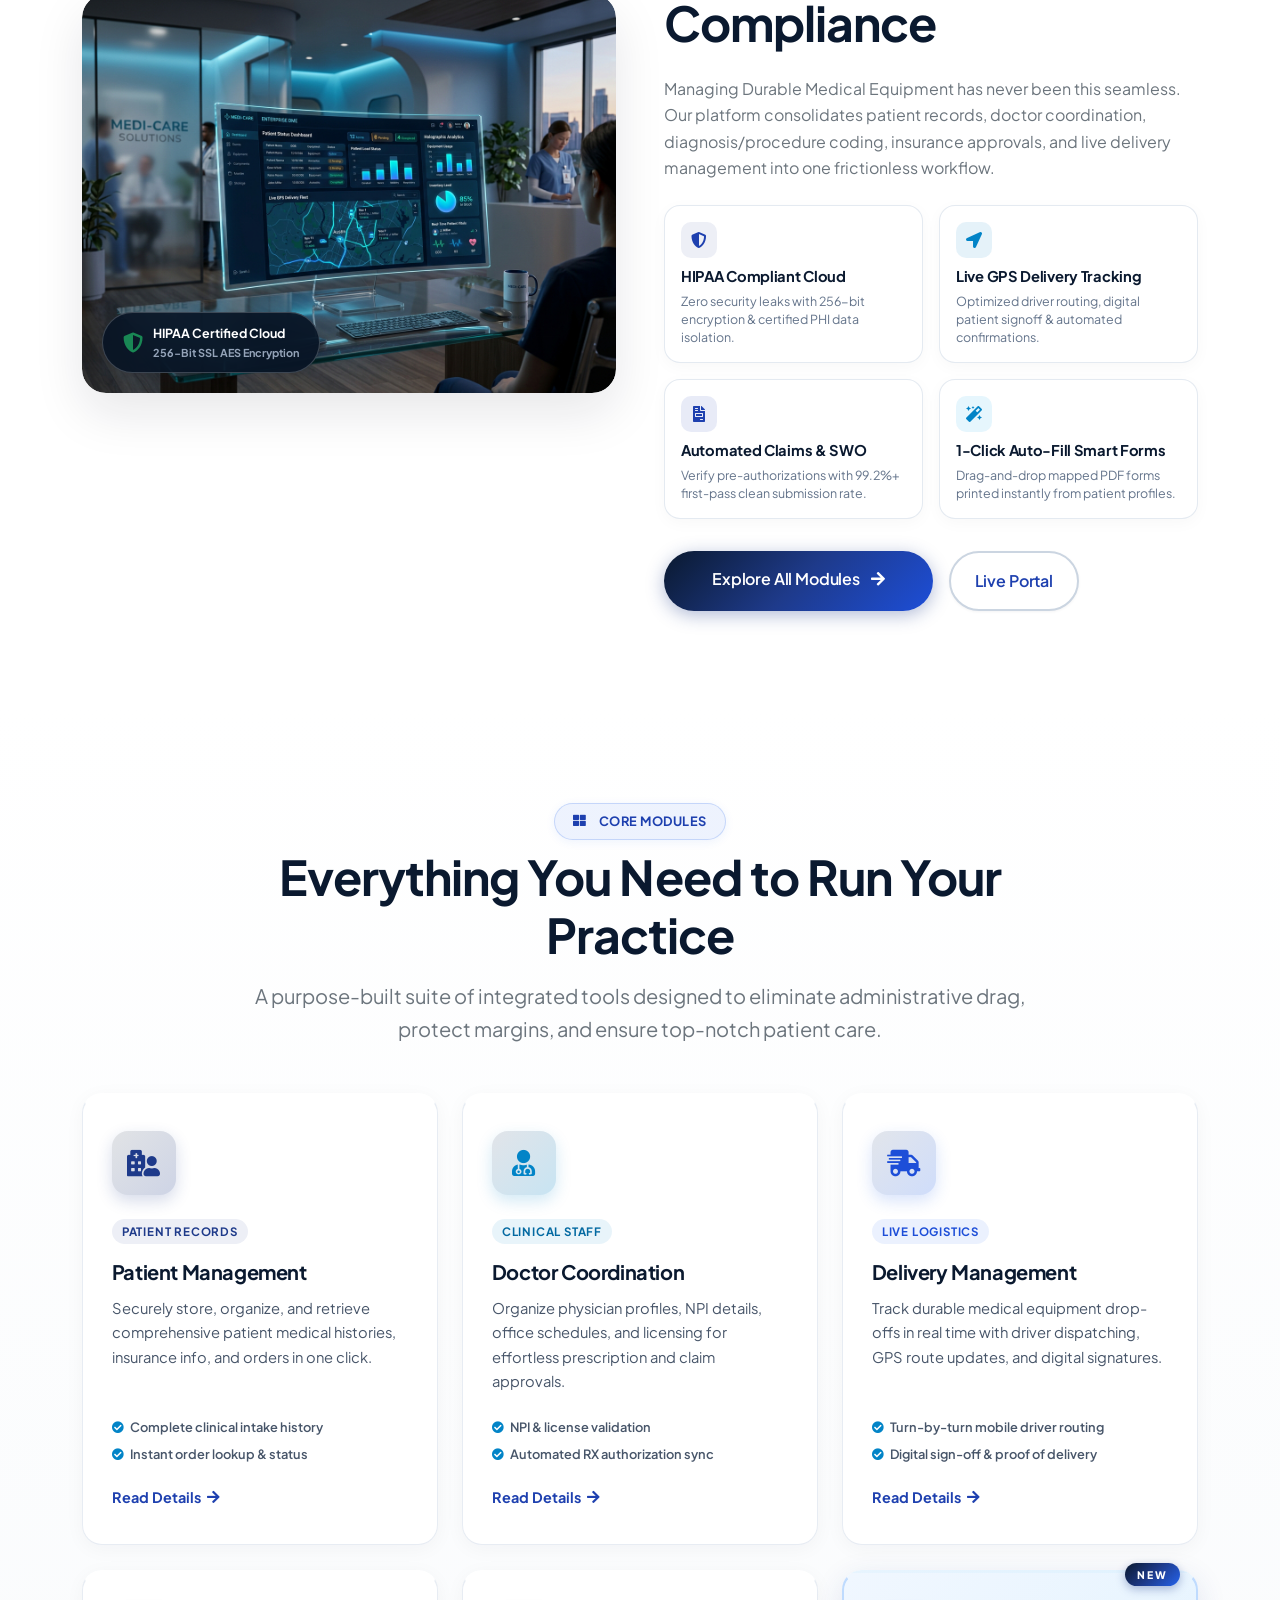
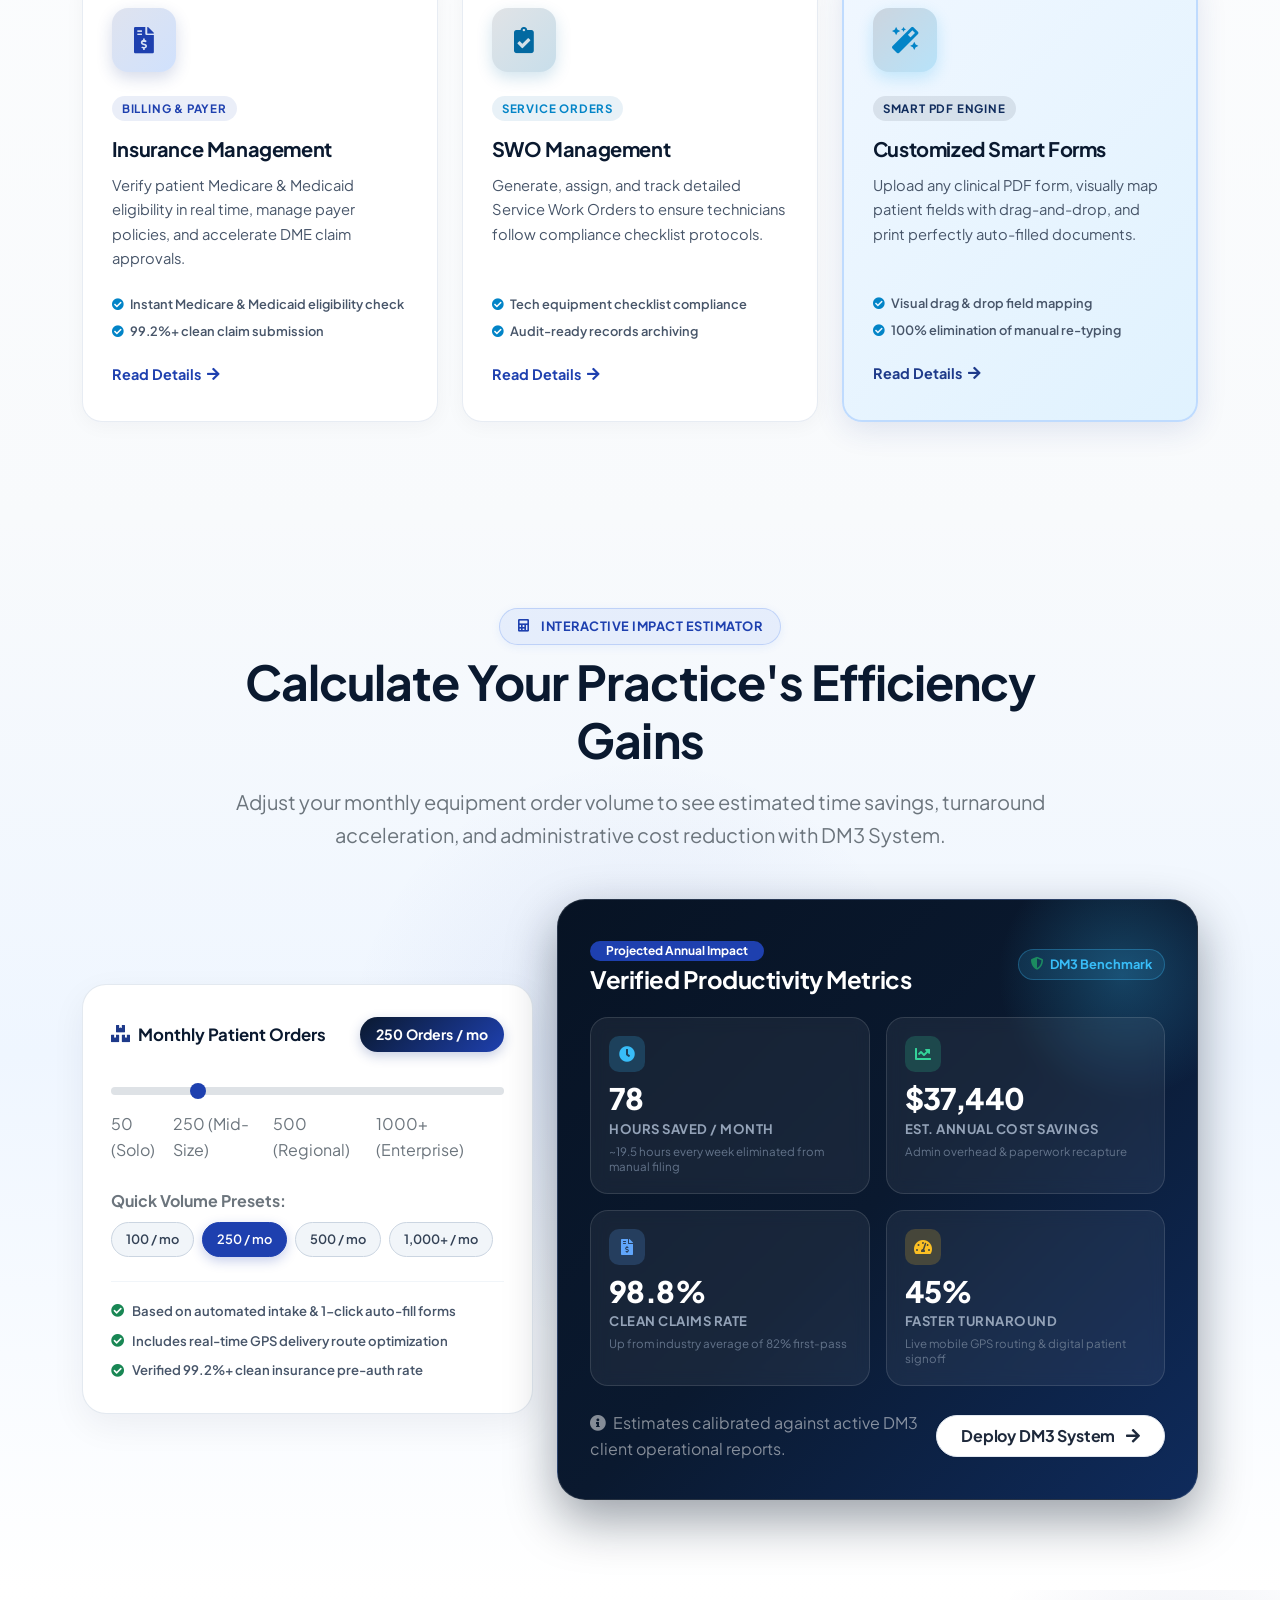
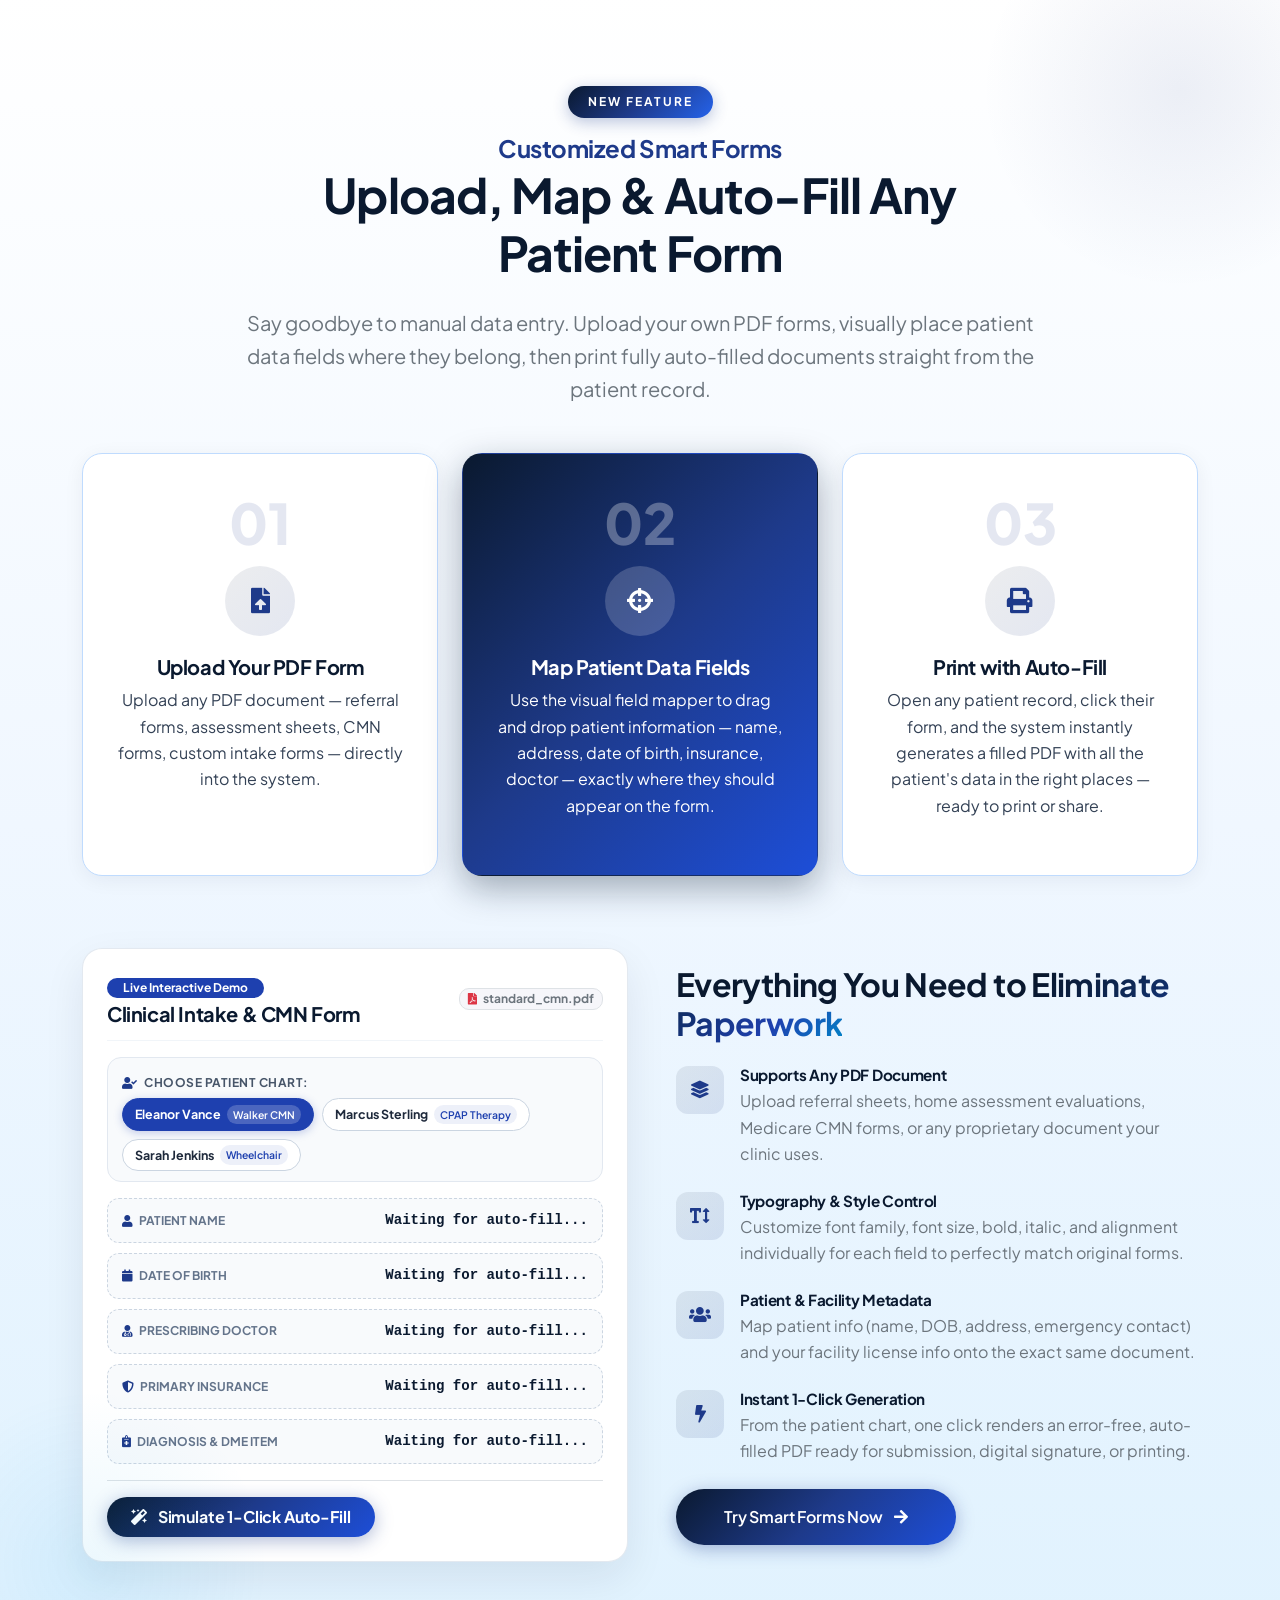
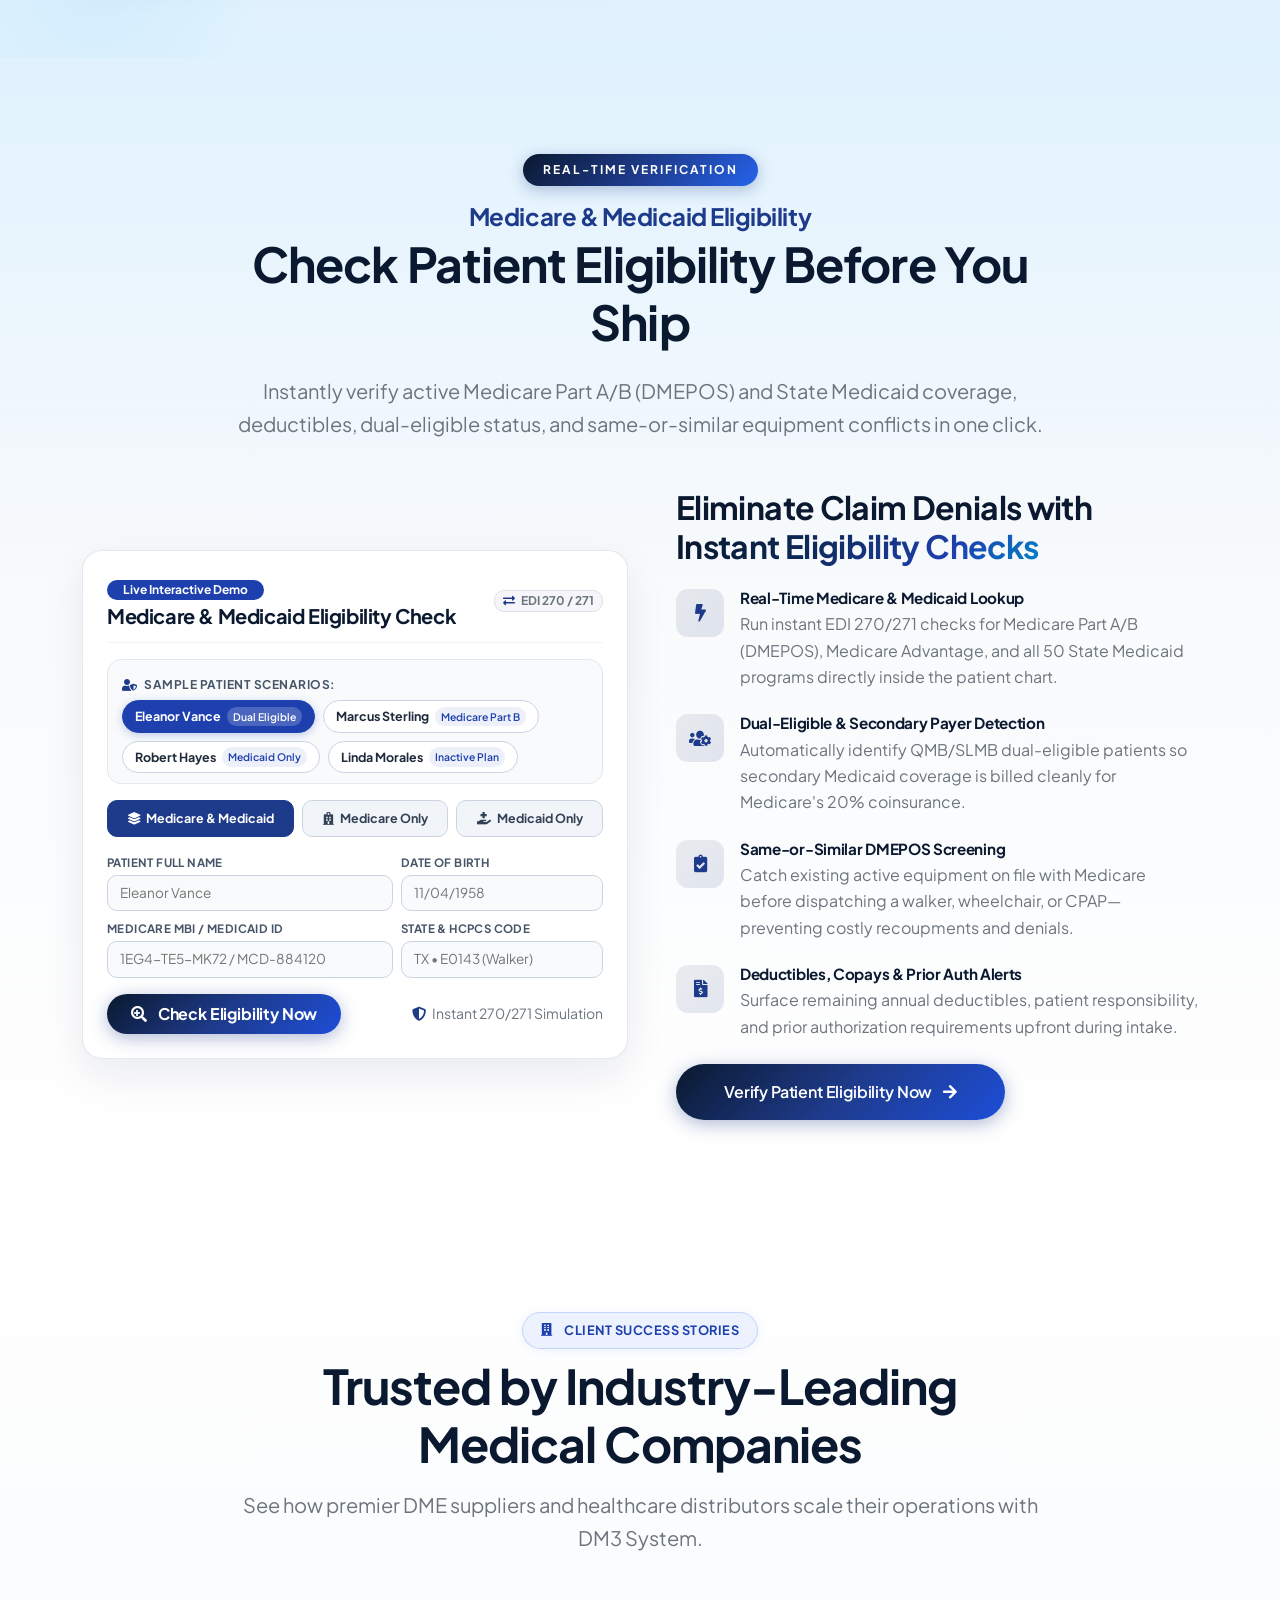
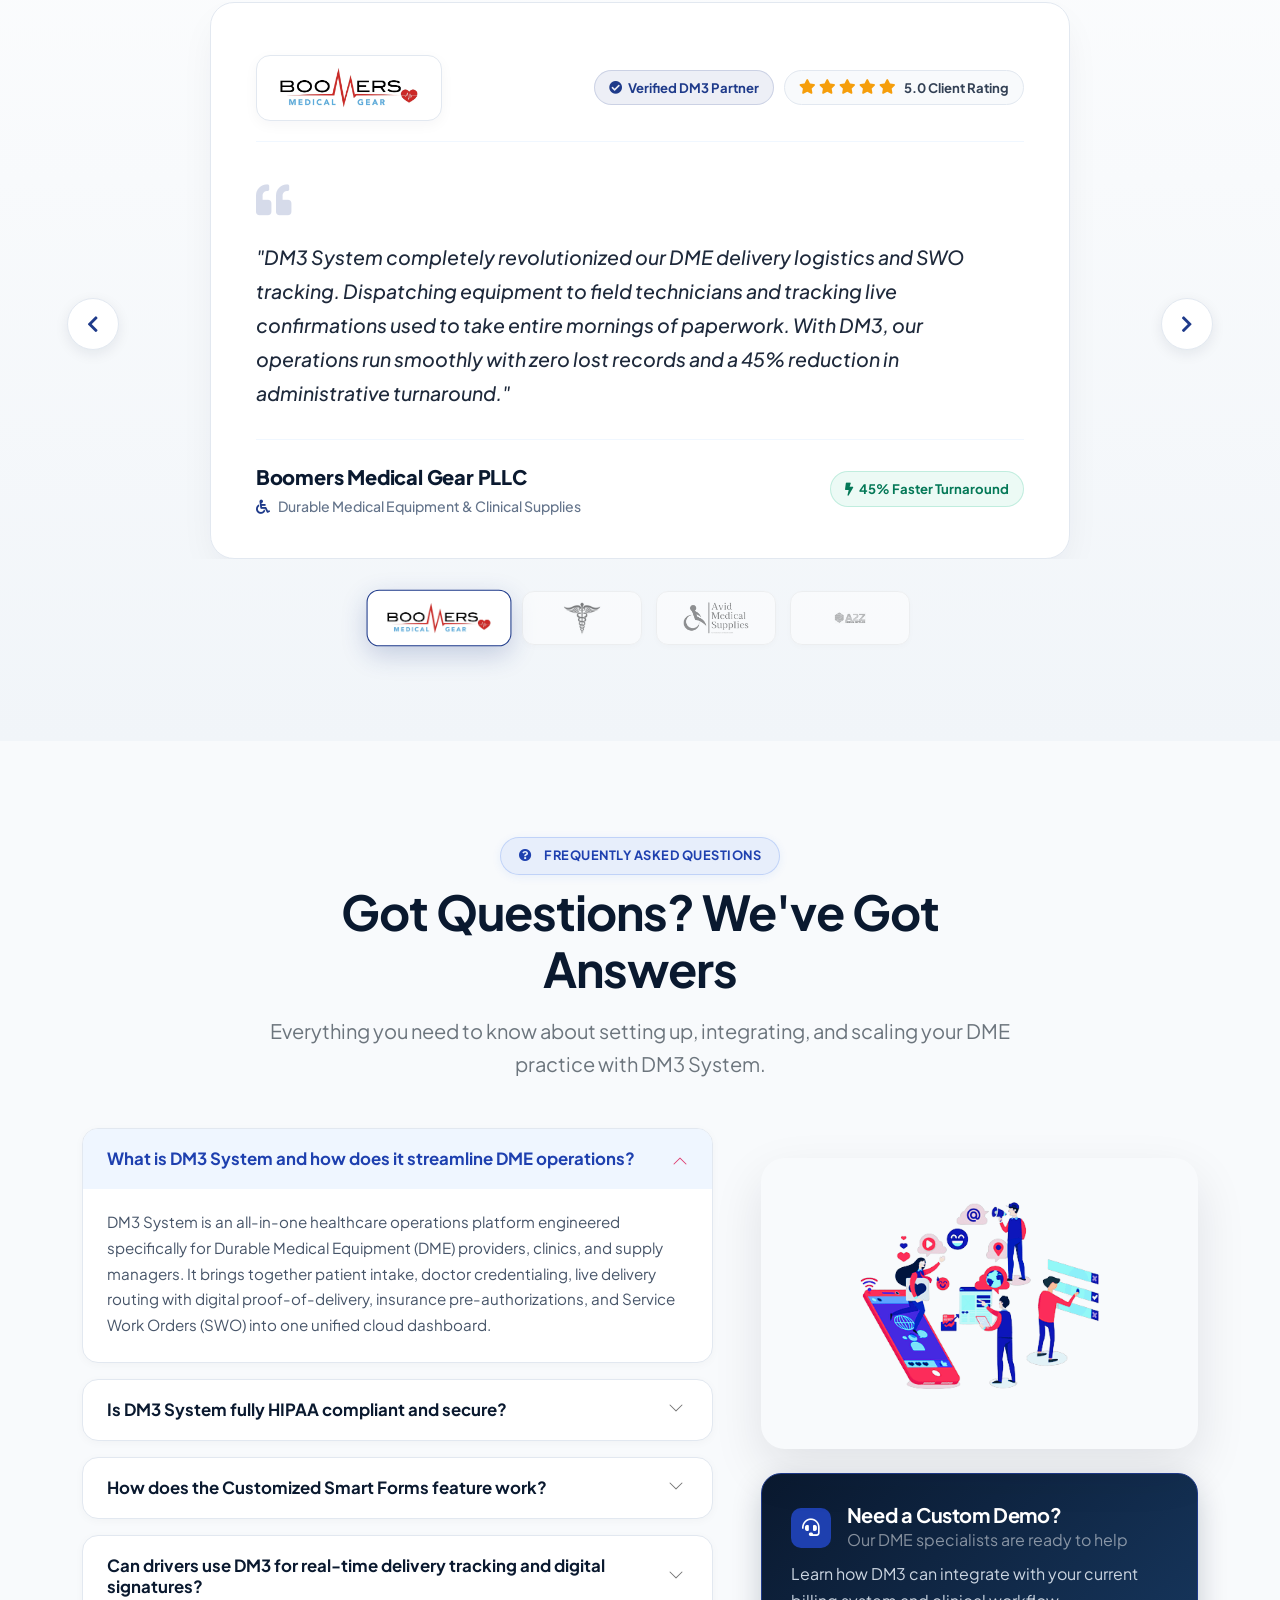
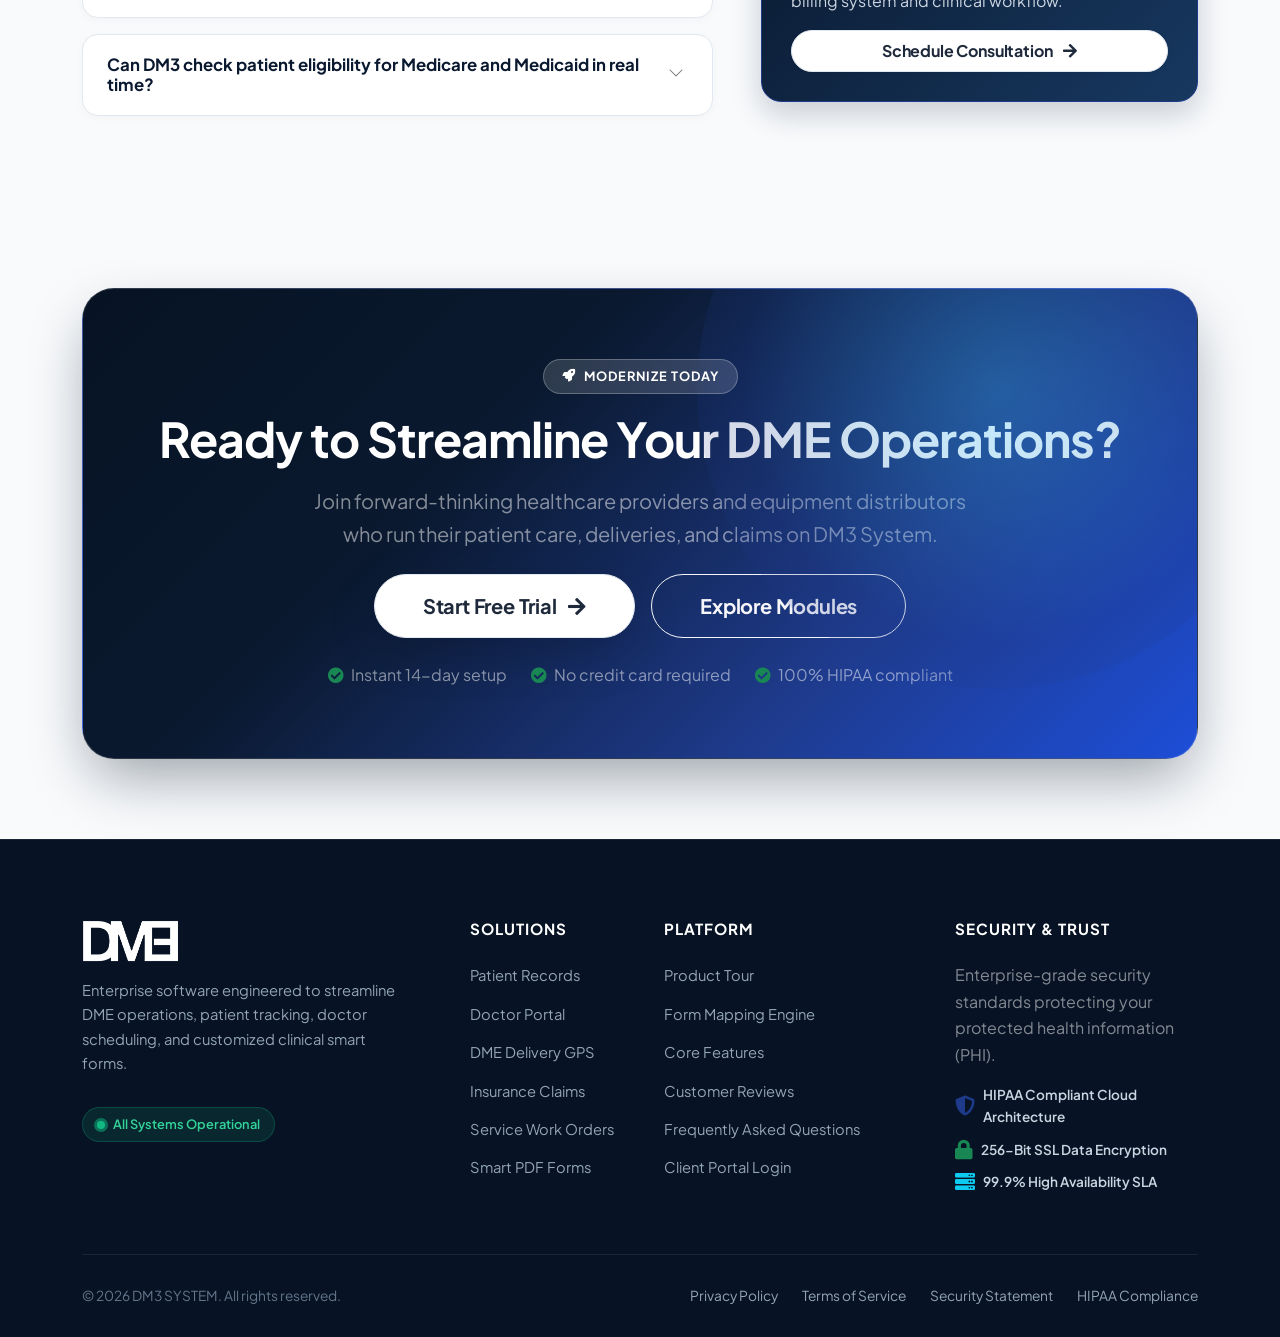
==== commit 344ab30c: "add animations" ====
--- a/index.html
+++ b/index.html
@@ -55,6 +55,7 @@
         </div>
     </div>
     <!-- Spinner End -->
+    <div id="scroll-progress-bar" aria-hidden="true"></div>
 
 
     <!-- Navbar & Hero Start -->
@@ -1022,6 +1023,17 @@
                             </div>
                         </form>
 
+                        <!-- Animated EDI 270/271 Verification Scanner -->
+                        <div class="elig-scan-loader mt-3 d-none" id="elig-scan-loader">
+                            <div class="d-flex justify-content-between align-items-center mb-1">
+                                <span class="elig-scan-step" id="elig-scan-step-text"><i class="fas fa-satellite-dish fa-spin me-2 text-primary"></i>Connecting to CMS &amp; Medicaid EDI 270...</span>
+                                <span class="elig-scan-pct" id="elig-scan-pct">0%</span>
+                            </div>
+                            <div class="elig-scan-track">
+                                <div class="elig-scan-fill" id="elig-scan-fill"></div>
+                            </div>
+                        </div>
+
                         <!-- Verification Results Panel -->
                         <div class="elig-result-panel mt-3 d-none" id="eligibility-result-panel">
                             <div class="elig-result-banner" id="elig-result-banner">
--- a/css/style.css
+++ b/css/style.css
@@ -4307,5 +4307,133 @@
     color: #fca5a5 !important;
 }
 
+/* ====== Cool JS-Driven Animations & Micro-Interactions ====== */
+#scroll-progress-bar {
+    position: fixed;
+    top: 0;
+    left: 0;
+    height: 3px;
+    width: 0%;
+    z-index: 99999;
+    background: linear-gradient(90deg, #1e40af, #0ea5e9, #38bdf8);
+    box-shadow: 0 0 10px rgba(14, 165, 233, 0.55);
+    transition: width 0.08s linear;
+    pointer-events: none;
+}
+
+/* EDI 270/271 Verification Scan Progress */
+.elig-scan-loader {
+    background: #f8fafc;
+    border: 1px solid #cbd5e1;
+    border-radius: 12px;
+    padding: 12px 14px;
+}
+
+.elig-scan-step {
+    font-size: 0.78rem;
+    font-weight: 700;
+    color: #1e3a8a;
+}
+
+.elig-scan-pct {
+    font-size: 0.76rem;
+    font-weight: 700;
+    font-family: monospace;
+    color: #0284c7;
+}
+
+.elig-scan-track {
+    width: 100%;
+    height: 7px;
+    background: #e2e8f0;
+    border-radius: 999px;
+    overflow: hidden;
+    position: relative;
+}
+
+.elig-scan-fill {
+    height: 100%;
+    width: 0%;
+    border-radius: 999px;
+    background: linear-gradient(90deg, #1e40af, #0ea5e9, #38bdf8);
+    background-size: 200% 100%;
+    animation: eligScanShimmer 1.1s linear infinite;
+    transition: width 0.28s cubic-bezier(0.22, 1, 0.36, 1);
+}
+
+@keyframes eligScanShimmer {
+    0% { background-position: 100% 0; }
+    100% { background-position: -100% 0; }
+}
+
+.elig-reveal-in {
+    animation: eligRevealUp 0.45s cubic-bezier(0.22, 1, 0.36, 1) both;
+}
+
+@keyframes eligRevealUp {
+    from {
+        opacity: 0;
+        transform: translateY(12px) scale(0.985);
+    }
+    to {
+        opacity: 1;
+        transform: translateY(0) scale(1);
+    }
+}
+
+/* Interactive Spotlight Glow on Cards (driven by JS --mouse-x / --mouse-y) */
+.service-item,
+.step-card {
+    --mouse-x: 50%;
+    --mouse-y: 50%;
+    position: relative;
+    overflow: hidden;
+    will-change: transform;
+}
+
+.service-item::after,
+.step-card::after {
+    content: '';
+    position: absolute;
+    inset: 0;
+    background: radial-gradient(320px circle at var(--mouse-x) var(--mouse-y), rgba(14, 165, 233, 0.12), transparent 65%);
+    opacity: 0;
+    transition: opacity 0.25s ease;
+    pointer-events: none;
+}
+
+.service-item.is-hovered::after,
+.step-card.is-hovered::after {
+    opacity: 1;
+}
+
+[data-theme="dark"] .elig-scan-loader {
+    background: rgba(10, 25, 47, 0.8) !important;
+    border-color: rgba(56, 189, 248, 0.25) !important;
+}
+
+[data-theme="dark"] .elig-scan-step {
+    color: #93c5fd !important;
+}
+
+[data-theme="dark"] .elig-scan-pct {
+    color: #38bdf8 !important;
+}
+
+[data-theme="dark"] .elig-scan-track {
+    background: rgba(255, 255, 255, 0.1) !important;
+}
+
+@media (prefers-reduced-motion: reduce) {
+    .elig-reveal-in,
+    .elig-scan-fill {
+        animation: none !important;
+    }
+    #scroll-progress-bar {
+        transition: none !important;
+    }
+}
+
+
 
 
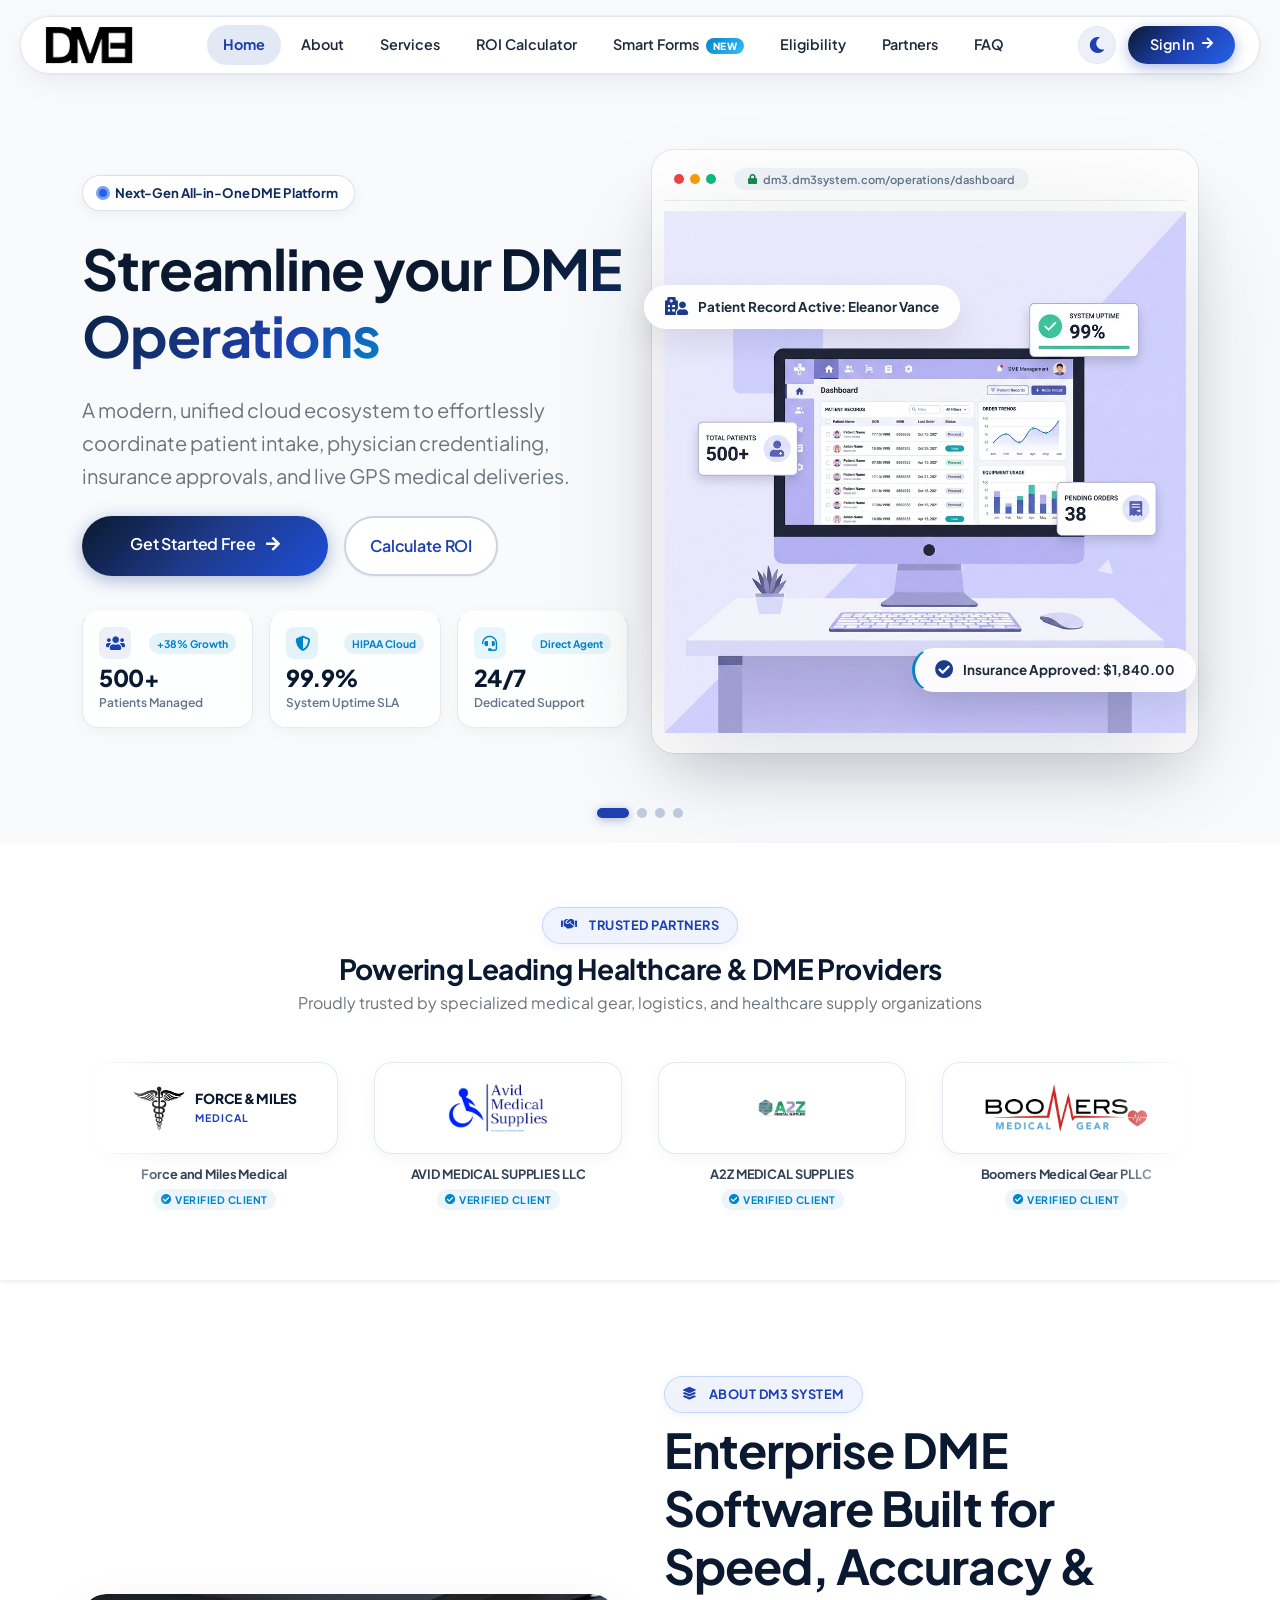
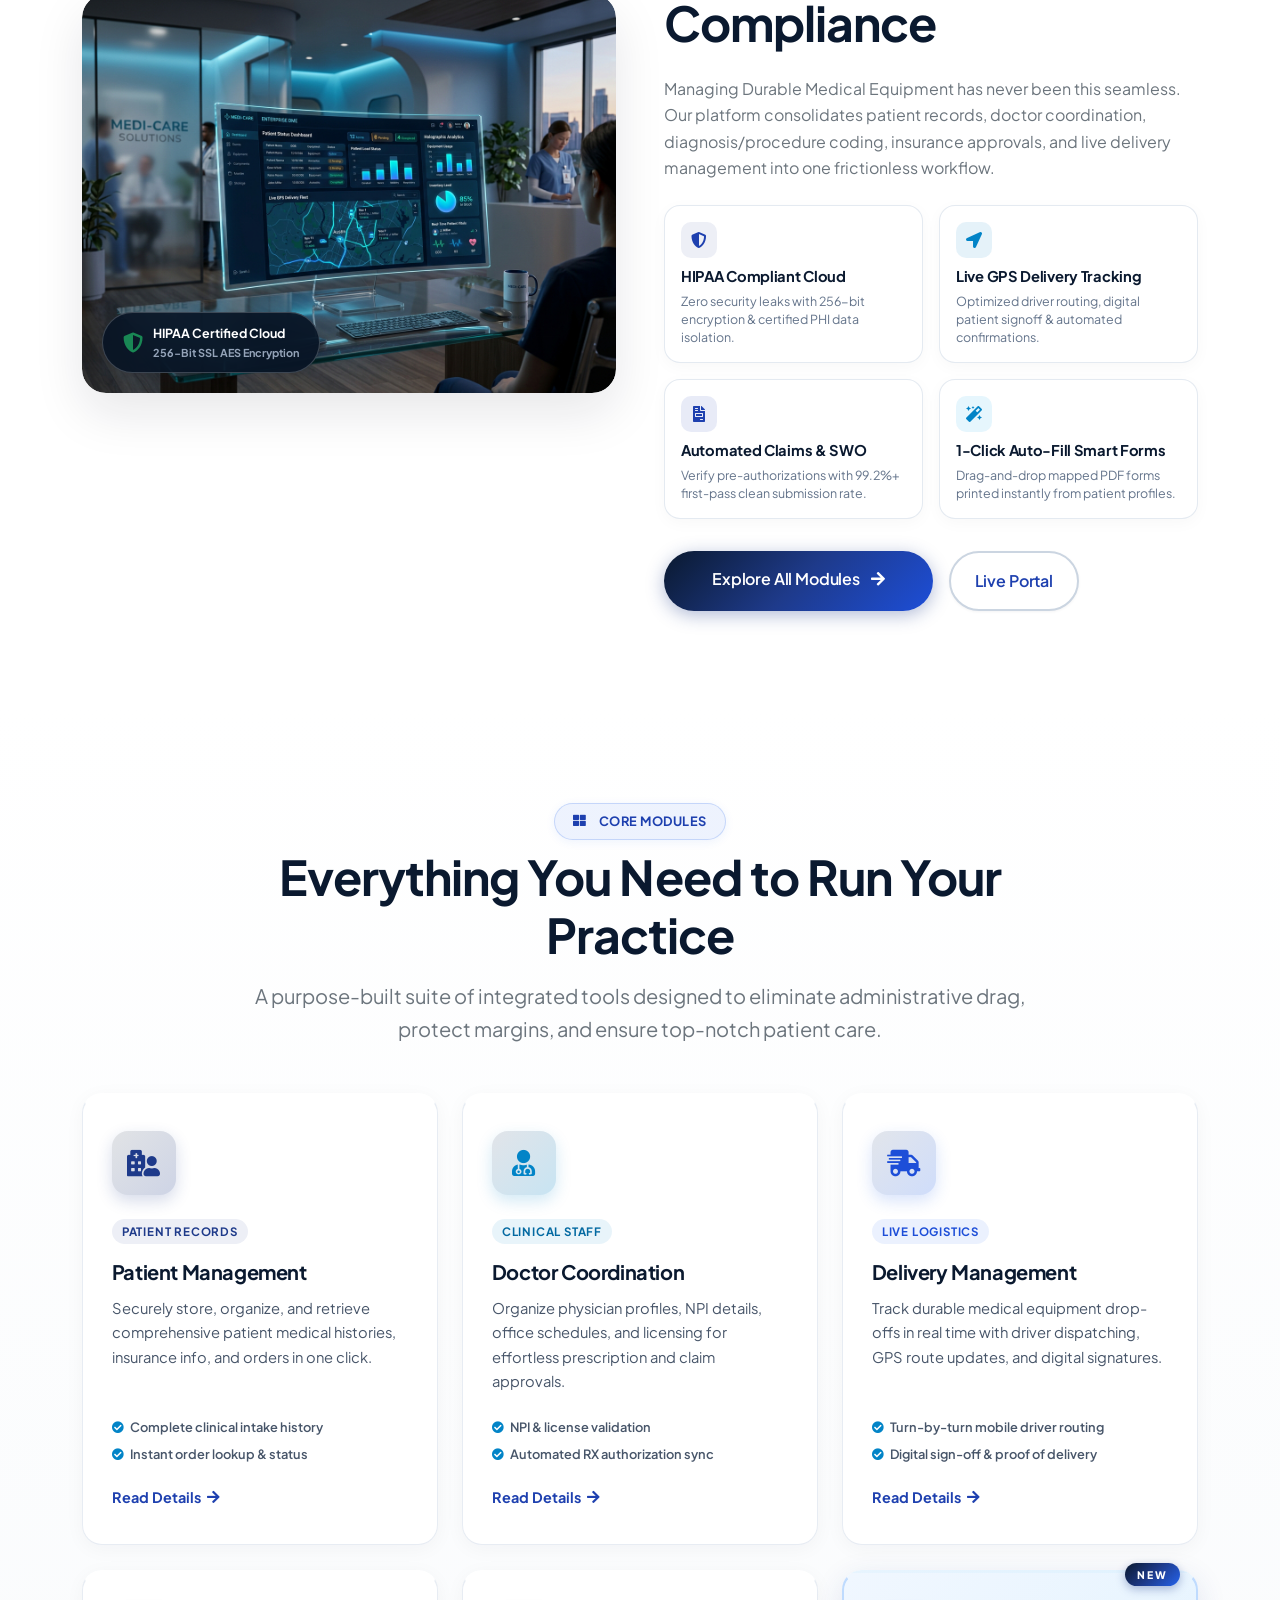
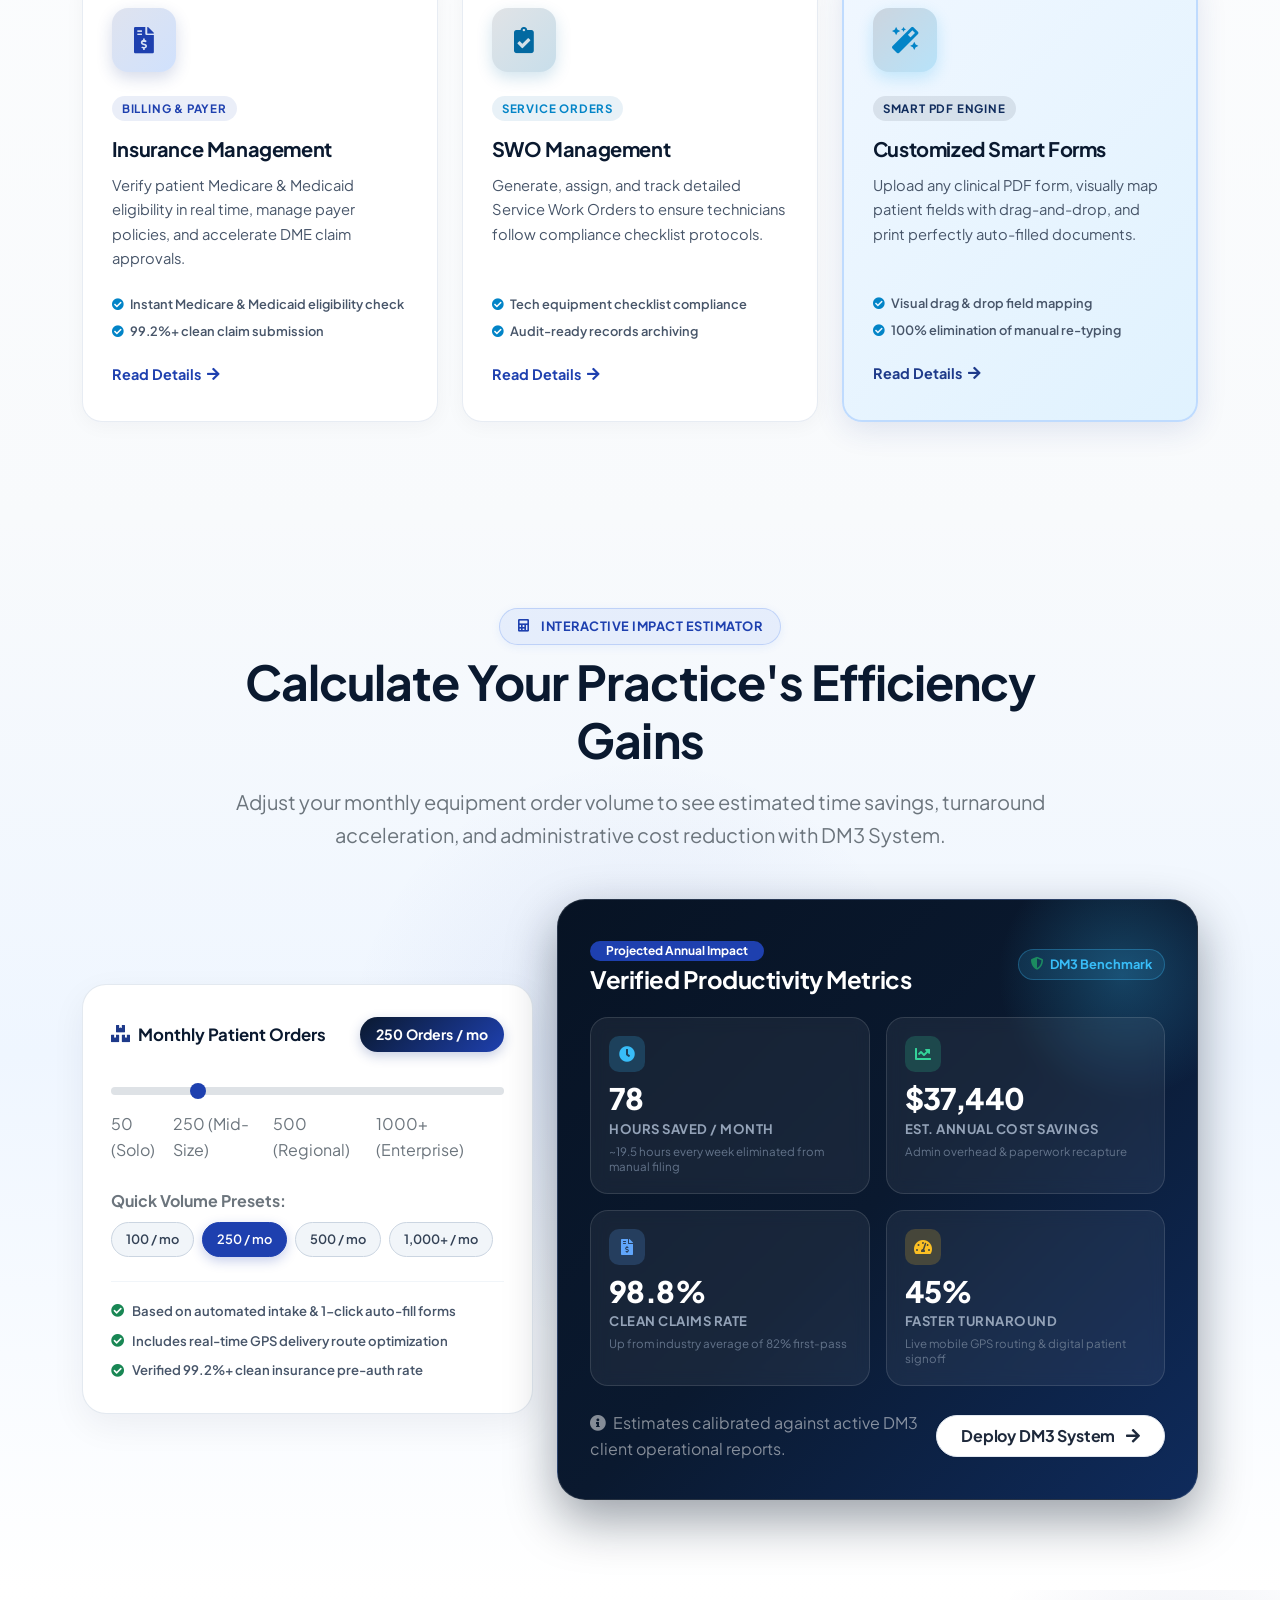
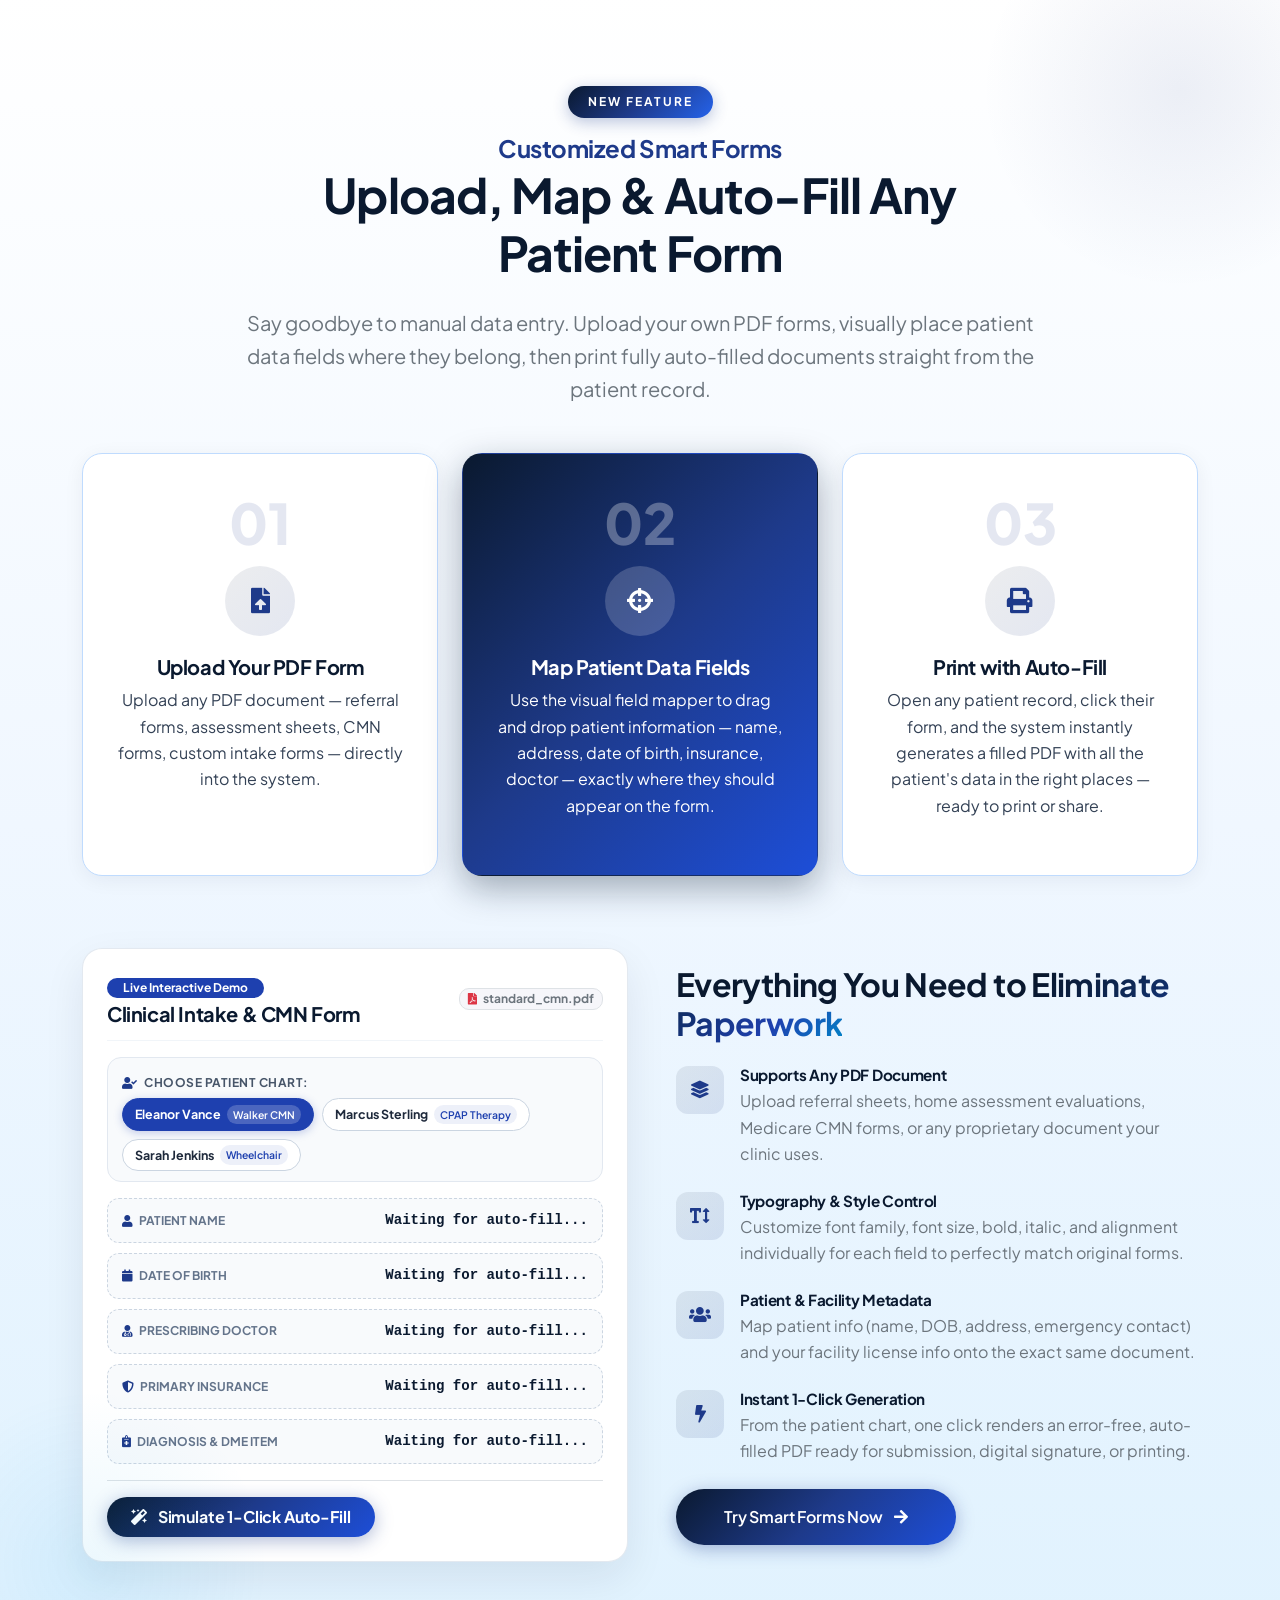
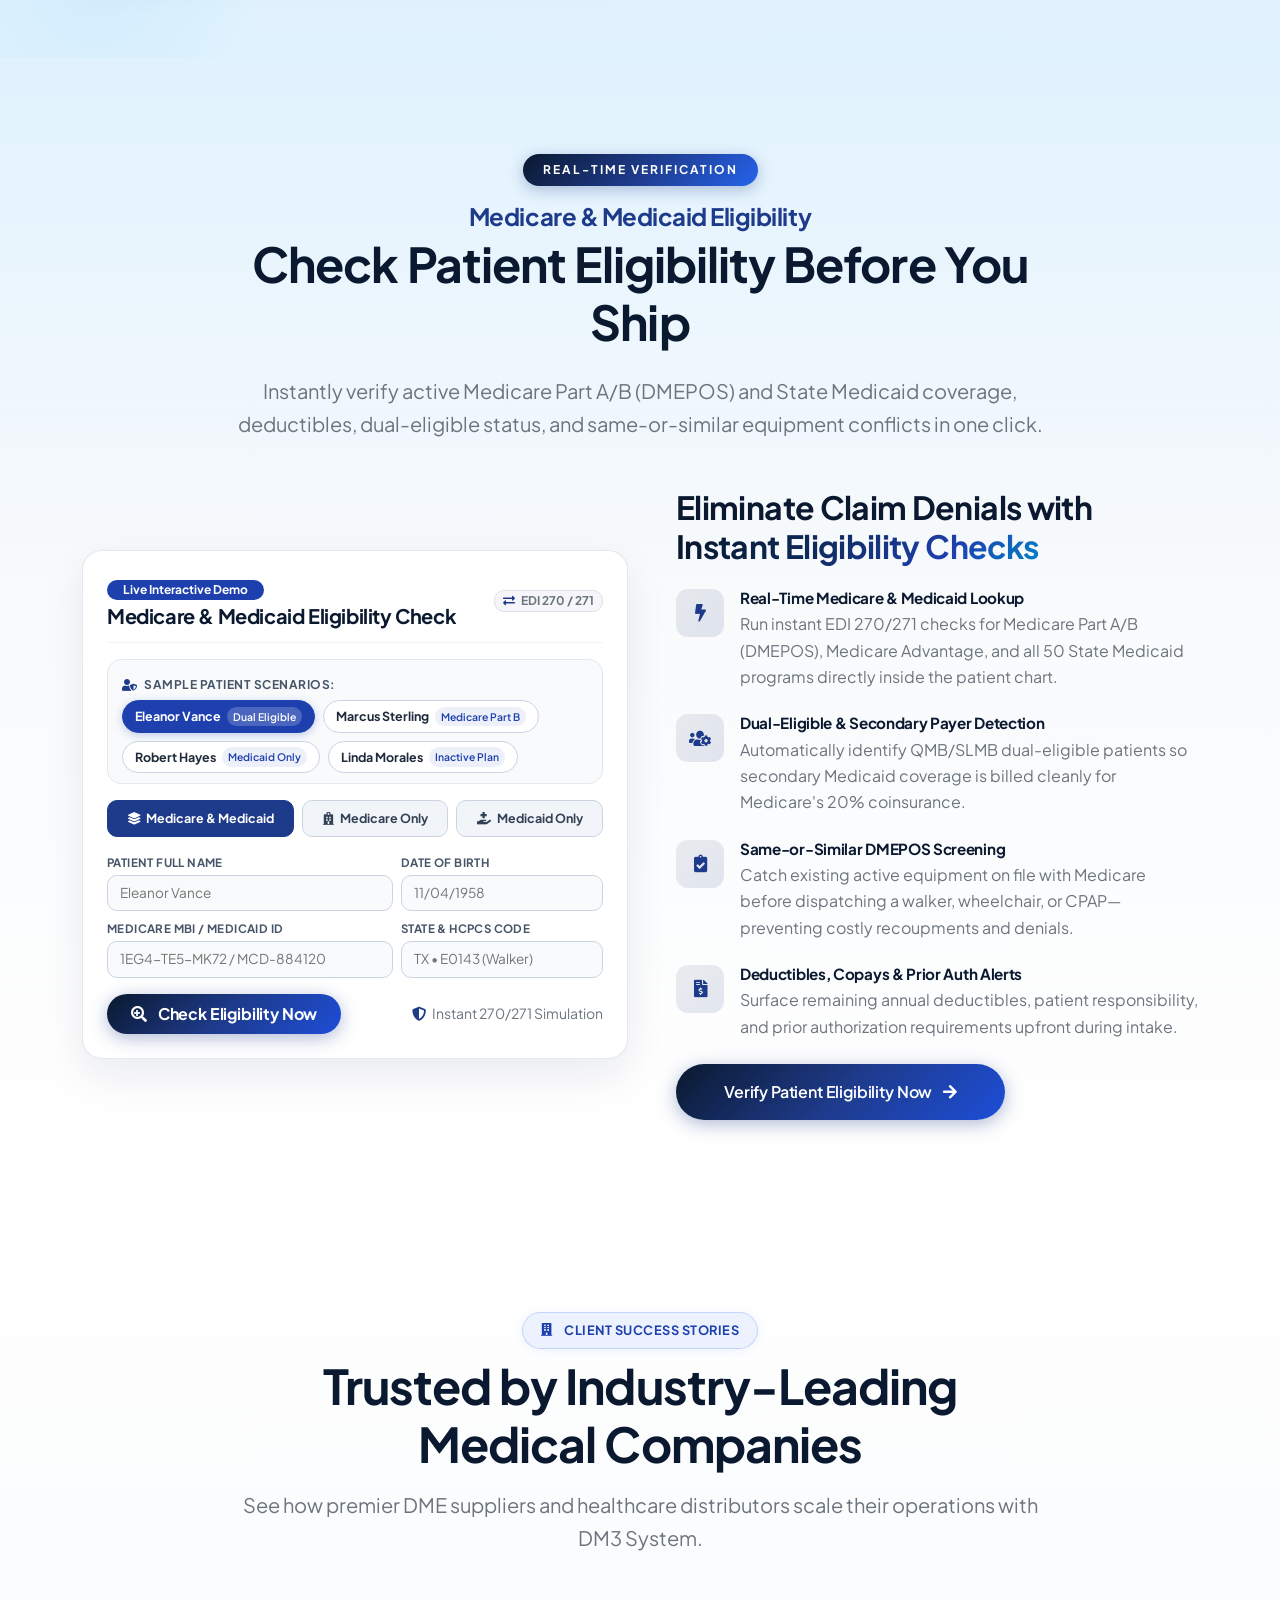
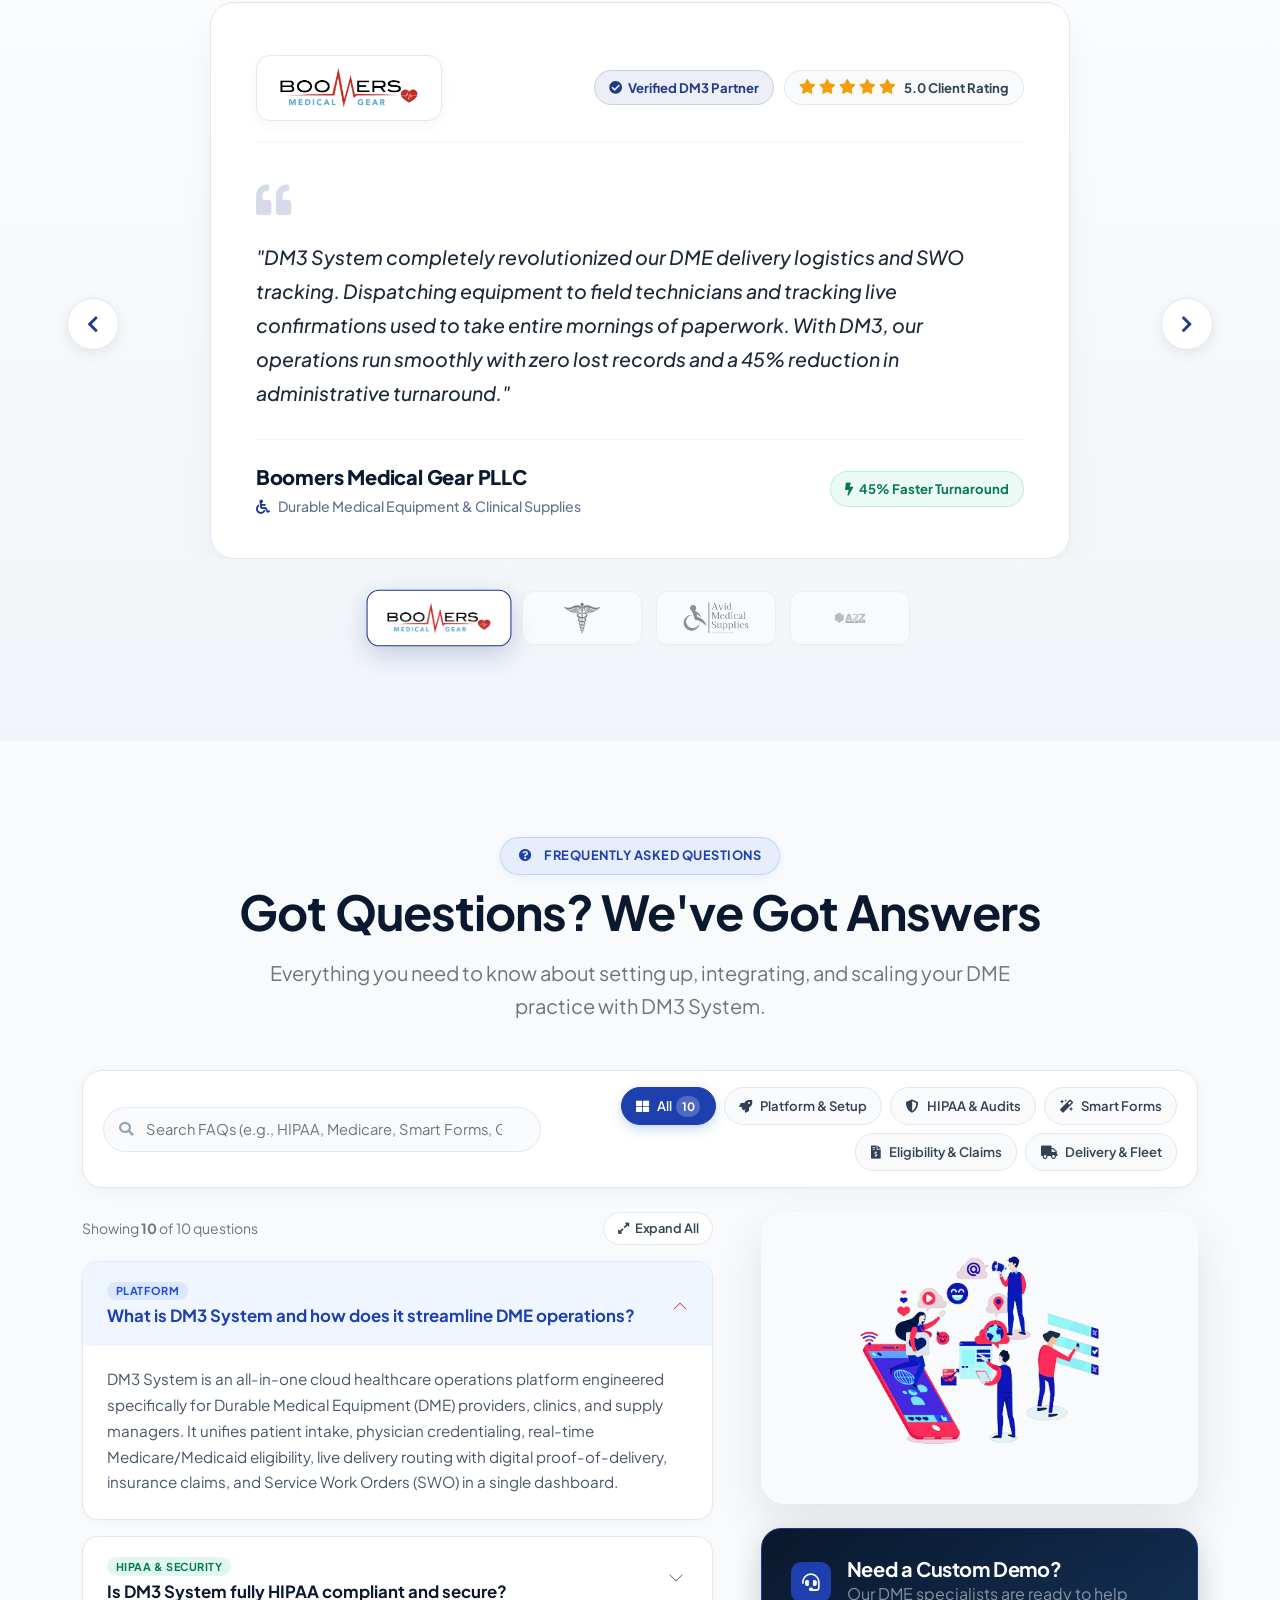
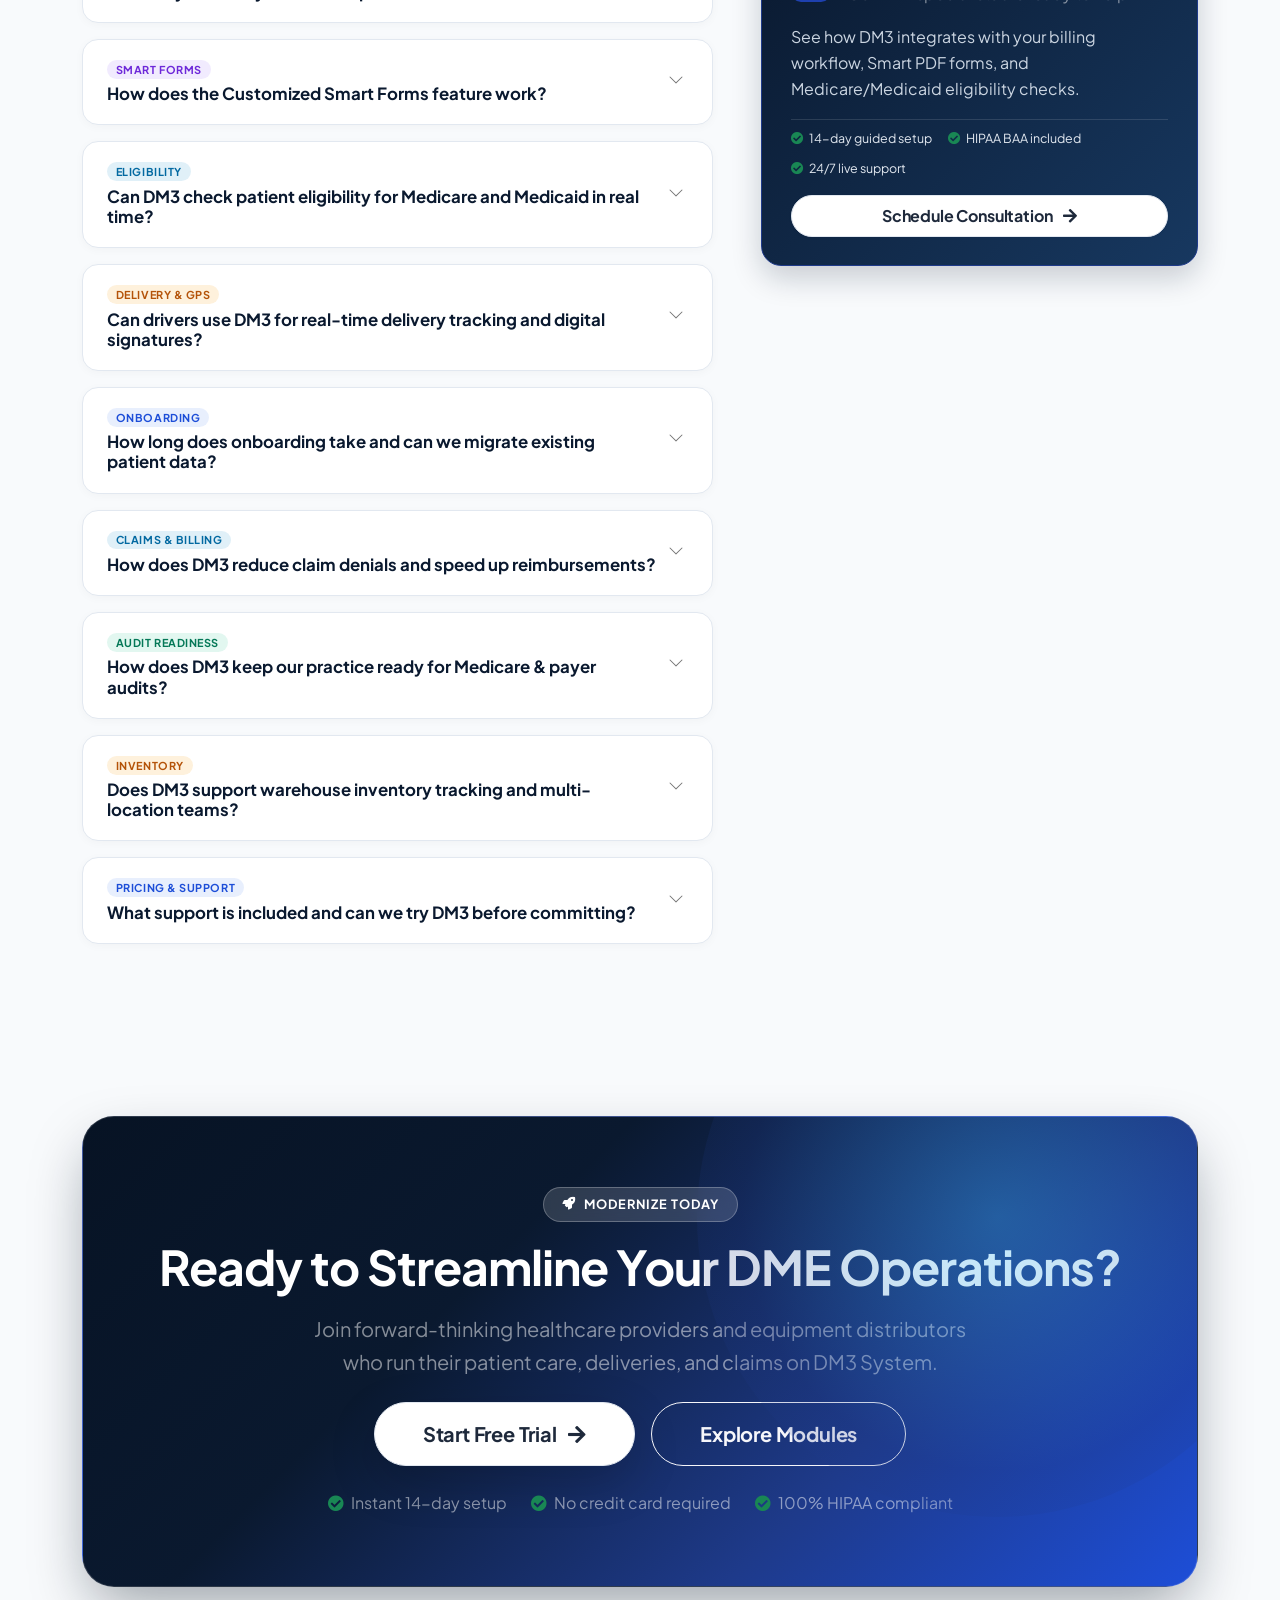
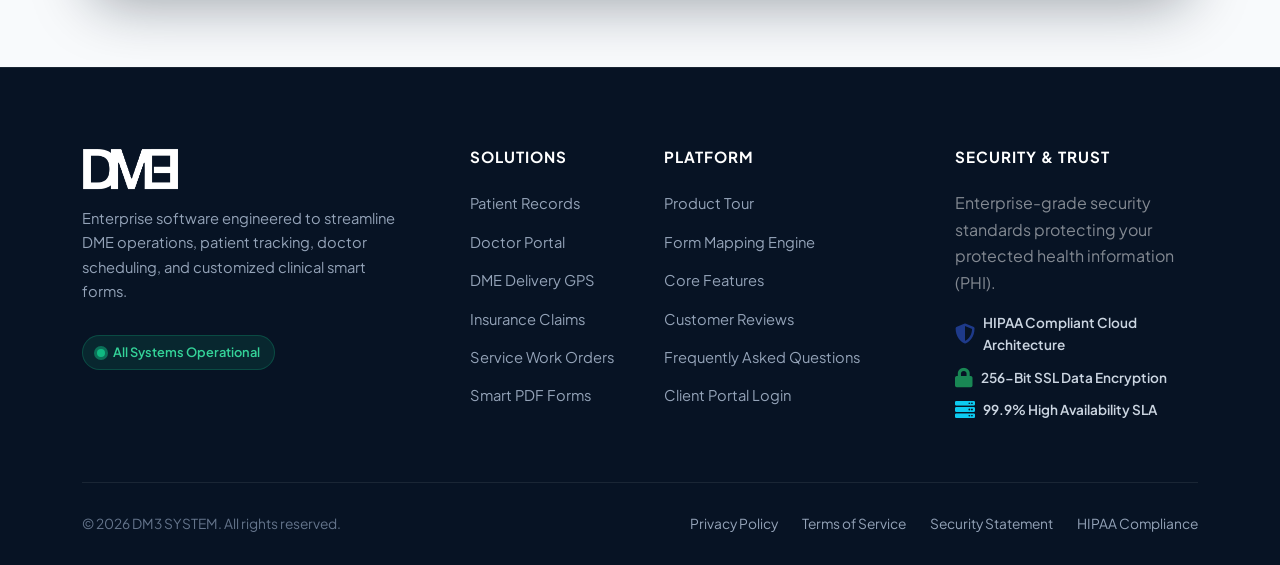
==== commit eee41d35: "Improve FAQ section with search, category filters, and expanded DME Q&As" ====
--- a/index.html
+++ b/index.html
@@ -30,7 +30,7 @@
     <link href="css/bootstrap.min.css" rel="stylesheet">
 
     <!-- Template Stylesheet -->
-    <link href="css/style.css?v=6.2" rel="stylesheet">
+    <link href="css/style.css?v=6.3" rel="stylesheet">
 
     <!-- Theme Initializer (Prevents Flash of Wrong Theme) -->
     <script>
@@ -1307,97 +1307,262 @@
     <!-- FAQ Start -->
     <div class="container-fluid FAQ faq-modern overflow-hidden py-5" id="faq">
         <div class="container py-5">
-            <div class="text-center mx-auto mb-5 wow fadeInUp" data-wow-delay="0.1s" style="max-width: 800px;">
+            <div class="text-center mx-auto mb-5 wow fadeInUp" data-wow-delay="0.1s" style="max-width: 820px;">
                 <span class="hero-badge mb-2"><i class="fas fa-question-circle me-1"></i> Frequently Asked Questions</span>
                 <h1 class="display-5 fw-bold mb-3">Got Questions? We've Got Answers</h1>
                 <p class="mb-0 text-muted fs-5">Everything you need to know about setting up, integrating, and scaling your DME practice with DM3 System.</p>
             </div>
-            <div class="row g-5 align-items-center">
+
+            <!-- FAQ Search & Category Filter Controls -->
+            <div class="faq-controls-wrap mb-4 wow fadeInUp" data-wow-delay="0.15s">
+                <div class="row g-3 align-items-center">
+                    <div class="col-lg-5">
+                        <div class="faq-search-box">
+                            <i class="fas fa-search faq-search-icon" aria-hidden="true"></i>
+                            <input type="text" id="faq-search-input" class="form-control faq-search-input" placeholder="Search FAQs (e.g., HIPAA, Medicare, Smart Forms, GPS)..." aria-label="Search frequently asked questions">
+                            <button type="button" id="faq-search-clear" class="faq-search-clear d-none" aria-label="Clear search">
+                                <i class="fas fa-times"></i>
+                            </button>
+                        </div>
+                    </div>
+                    <div class="col-lg-7">
+                        <div class="faq-filter-pills d-flex flex-wrap gap-2 justify-content-lg-end" role="tablist" aria-label="Filter FAQs by category">
+                            <button type="button" class="faq-filter-pill active" data-faq-category="all">
+                                <i class="fas fa-th-large me-1"></i> All <span class="faq-pill-count">10</span>
+                            </button>
+                            <button type="button" class="faq-filter-pill" data-faq-category="platform">
+                                <i class="fas fa-rocket me-1"></i> Platform &amp; Setup
+                            </button>
+                            <button type="button" class="faq-filter-pill" data-faq-category="compliance">
+                                <i class="fas fa-shield-alt me-1"></i> HIPAA &amp; Audits
+                            </button>
+                            <button type="button" class="faq-filter-pill" data-faq-category="forms">
+                                <i class="fas fa-magic me-1"></i> Smart Forms
+                            </button>
+                            <button type="button" class="faq-filter-pill" data-faq-category="billing">
+                                <i class="fas fa-file-invoice-dollar me-1"></i> Eligibility &amp; Claims
+                            </button>
+                            <button type="button" class="faq-filter-pill" data-faq-category="logistics">
+                                <i class="fas fa-truck me-1"></i> Delivery &amp; Fleet
+                            </button>
+                        </div>
+                    </div>
+                </div>
+            </div>
+
+            <div class="row g-5 align-items-start">
 
                 <!-- FAQ Accordion -->
                 <div class="col-lg-7 wow fadeInLeft" data-wow-delay="0.1s">
+                    <div class="d-flex justify-content-between align-items-center mb-3">
+                        <span class="faq-results-meta text-muted small" id="faq-results-meta">Showing <strong>10</strong> of 10 questions</span>
+                        <button type="button" class="btn btn-sm faq-toggle-all-btn" id="faq-toggle-all">
+                            <i class="fas fa-expand-alt me-1"></i> Expand All
+                        </button>
+                    </div>
+
                     <div class="accordion faq-accordion" id="accordionExample">
 
                         <!-- Question 1 -->
-                        <div class="accordion-item">
+                        <div class="accordion-item" data-faq-category="platform">
                             <h2 class="accordion-header" id="headingOne">
                                 <button class="accordion-button" type="button" data-bs-toggle="collapse"
                                     data-bs-target="#collapseOne" aria-expanded="true" aria-controls="collapseOne">
-                                    What is DM3 System and how does it streamline DME operations?
+                                    <span class="faq-q-wrap">
+                                        <span class="faq-cat-tag tag-platform">Platform</span>
+                                        <span>What is DM3 System and how does it streamline DME operations?</span>
+                                    </span>
                                 </button>
                             </h2>
                             <div id="collapseOne" class="accordion-collapse collapse show" aria-labelledby="headingOne"
                                 data-bs-parent="#accordionExample">
                                 <div class="accordion-body">
-                                    DM3 System is an all-in-one healthcare operations platform engineered specifically for Durable Medical Equipment (DME) providers, clinics, and supply managers. It brings together patient intake, doctor credentialing, live delivery routing with digital proof-of-delivery, insurance pre-authorizations, and Service Work Orders (SWO) into one unified cloud dashboard.
+                                    DM3 System is an all-in-one cloud healthcare operations platform engineered specifically for Durable Medical Equipment (DME) providers, clinics, and supply managers. It unifies patient intake, physician credentialing, real-time Medicare/Medicaid eligibility, live delivery routing with digital proof-of-delivery, insurance claims, and Service Work Orders (SWO) in a single dashboard.
                                 </div>
                             </div>
                         </div>
 
                         <!-- Question 2 -->
-                        <div class="accordion-item">
+                        <div class="accordion-item" data-faq-category="compliance">
                             <h2 class="accordion-header" id="headingTwo">
                                 <button class="accordion-button collapsed" type="button" data-bs-toggle="collapse"
                                     data-bs-target="#collapseTwo" aria-expanded="false" aria-controls="collapseTwo">
-                                    Is DM3 System fully HIPAA compliant and secure?
+                                    <span class="faq-q-wrap">
+                                        <span class="faq-cat-tag tag-compliance">HIPAA &amp; Security</span>
+                                        <span>Is DM3 System fully HIPAA compliant and secure?</span>
+                                    </span>
                                 </button>
                             </h2>
                             <div id="collapseTwo" class="accordion-collapse collapse" aria-labelledby="headingTwo"
                                 data-bs-parent="#accordionExample">
                                 <div class="accordion-body">
-                                    Yes, absolutely. DM3 adheres strictly to HIPAA regulations, featuring end-to-end 256-bit SSL encryption in transit and AES-256 encryption at rest. We maintain strict role-based access controls, automatic session timeouts, and comprehensive audit logs for all medical data access.
+                                    Yes, absolutely. DM3 adheres strictly to HIPAA regulations and provides a Business Associate Agreement (BAA) for covered entities. All Protected Health Information (PHI) is secured with 256-bit SSL encryption in transit and AES-256 encryption at rest, backed by role-based access controls, automatic session timeouts, and immutable audit logs.
                                 </div>
                             </div>
                         </div>
 
                         <!-- Question 3 -->
-                        <div class="accordion-item">
+                        <div class="accordion-item" data-faq-category="forms">
                             <h2 class="accordion-header" id="headingThree">
                                 <button class="accordion-button collapsed" type="button" data-bs-toggle="collapse"
                                     data-bs-target="#collapseThree" aria-expanded="false" aria-controls="collapseThree">
-                                    How does the Customized Smart Forms feature work?
+                                    <span class="faq-q-wrap">
+                                        <span class="faq-cat-tag tag-forms">Smart Forms</span>
+                                        <span>How does the Customized Smart Forms feature work?</span>
+                                    </span>
                                 </button>
                             </h2>
                             <div id="collapseThree" class="accordion-collapse collapse" aria-labelledby="headingThree"
                                 data-bs-parent="#accordionExample">
                                 <div class="accordion-body">
-                                    You can upload any existing PDF form your facility uses (such as Medicare CMN forms, referral sheets, or custom intake documents). Using our visual drag-and-drop mapper, you place patient and provider fields exactly where they belong. When you view any patient record, 1 click generates and prints an error-free, auto-filled PDF ready for submission.
+                                    Upload any existing PDF form your facility uses—such as Medicare CMN forms, Detailed Written Orders (DWO), referral sheets, or custom intake packets. Using our visual drag-and-drop field mapper, you place patient, physician, and facility data fields once. From any patient chart, 1 click generates an error-free, auto-filled PDF ready to print, download, or sign.
                                 </div>
                             </div>
                         </div>
 
                         <!-- Question 4 -->
-                        <div class="accordion-item">
+                        <div class="accordion-item" data-faq-category="billing">
                             <h2 class="accordion-header" id="headingFour">
                                 <button class="accordion-button collapsed" type="button" data-bs-toggle="collapse"
                                     data-bs-target="#collapseFour" aria-expanded="false" aria-controls="collapseFour">
-                                    Can drivers use DM3 for real-time delivery tracking and digital signatures?
+                                    <span class="faq-q-wrap">
+                                        <span class="faq-cat-tag tag-billing">Eligibility</span>
+                                        <span>Can DM3 check patient eligibility for Medicare and Medicaid in real time?</span>
+                                    </span>
                                 </button>
                             </h2>
                             <div id="collapseFour" class="accordion-collapse collapse" aria-labelledby="headingFour"
                                 data-bs-parent="#accordionExample">
                                 <div class="accordion-body">
-                                    Yes! Delivery drivers can access their delivery queue from mobile tablets or smartphones, view optimized delivery routes, record delivery timestamps, and collect digital patient signatures upon equipment handover with automatic sync back to headquarters.
+                                    Yes! DM3 includes built-in real-time EDI 270/271 eligibility verification for Medicare Part A/B (DMEPOS), Medicare Advantage, and all 50 State Medicaid plans. It automatically flags dual-eligible (QMB/SLMB) patients, surfaces remaining deductibles and copays, and screens for Medicare same-or-similar DMEPOS conflicts before you ship equipment.
                                 </div>
                             </div>
                         </div>
 
                         <!-- Question 5 -->
-                        <div class="accordion-item">
+                        <div class="accordion-item" data-faq-category="logistics">
                             <h2 class="accordion-header" id="headingFive">
                                 <button class="accordion-button collapsed" type="button" data-bs-toggle="collapse"
                                     data-bs-target="#collapseFive" aria-expanded="false" aria-controls="collapseFive">
-                                    Can DM3 check patient eligibility for Medicare and Medicaid in real time?
+                                    <span class="faq-q-wrap">
+                                        <span class="faq-cat-tag tag-logistics">Delivery &amp; GPS</span>
+                                        <span>Can drivers use DM3 for real-time delivery tracking and digital signatures?</span>
+                                    </span>
                                 </button>
                             </h2>
                             <div id="collapseFive" class="accordion-collapse collapse" aria-labelledby="headingFive"
                                 data-bs-parent="#accordionExample">
                                 <div class="accordion-body">
-                                    Yes! DM3 includes built-in real-time EDI 270/271 eligibility verification for Medicare Part A/B (DMEPOS), Medicare Advantage, and State Medicaid plans. It automatically detects dual-eligible (QMB/SLMB) patients, checks remaining deductibles and copays, and screens for Medicare same-or-similar DMEPOS conflicts before you ship equipment.
-                                </div>
-                            </div>
-                        </div>
-
+                                    Yes! Field drivers access their daily delivery queue from any mobile phone or tablet, follow optimized turn-by-turn routes, log arrival timestamps, and capture digital patient signatures and photos upon equipment handover—all syncing instantaneously back to dispatch and billing.
+                                </div>
+                            </div>
+                        </div>
+
+                        <!-- Question 6 -->
+                        <div class="accordion-item" data-faq-category="platform">
+                            <h2 class="accordion-header" id="headingSix">
+                                <button class="accordion-button collapsed" type="button" data-bs-toggle="collapse"
+                                    data-bs-target="#collapseSix" aria-expanded="false" aria-controls="collapseSix">
+                                    <span class="faq-q-wrap">
+                                        <span class="faq-cat-tag tag-platform">Onboarding</span>
+                                        <span>How long does onboarding take and can we migrate existing patient data?</span>
+                                    </span>
+                                </button>
+                            </h2>
+                            <div id="collapseSix" class="accordion-collapse collapse" aria-labelledby="headingSix"
+                                data-bs-parent="#accordionExample">
+                                <div class="accordion-body">
+                                    Most DME suppliers are fully up and running within 14 days—with zero downtime. Our onboarding specialists assist with importing your existing patient charts, referring physician NPI directories, HCPCS catalogs, and custom PDF templates directly into DM3 so your team can start processing orders immediately.
+                                </div>
+                            </div>
+                        </div>
+
+                        <!-- Question 7 -->
+                        <div class="accordion-item" data-faq-category="billing">
+                            <h2 class="accordion-header" id="headingSeven">
+                                <button class="accordion-button collapsed" type="button" data-bs-toggle="collapse"
+                                    data-bs-target="#collapseSeven" aria-expanded="false" aria-controls="collapseSeven">
+                                    <span class="faq-q-wrap">
+                                        <span class="faq-cat-tag tag-billing">Claims &amp; Billing</span>
+                                        <span>How does DM3 reduce claim denials and speed up reimbursements?</span>
+                                    </span>
+                                </button>
+                            </h2>
+                            <div id="collapseSeven" class="accordion-collapse collapse" aria-labelledby="headingSeven"
+                                data-bs-parent="#accordionExample">
+                                <div class="accordion-body">
+                                    DM3 validates ICD-10 diagnosis codes, HCPCS modifiers, prior authorizations, and required physician signatures before a claim leaves your office. Combined with real-time eligibility and same-or-similar checks, providers achieve a 99.2%+ first-pass clean claim rate and significantly faster payer turnaround.
+                                </div>
+                            </div>
+                        </div>
+
+                        <!-- Question 8 -->
+                        <div class="accordion-item" data-faq-category="compliance">
+                            <h2 class="accordion-header" id="headingEight">
+                                <button class="accordion-button collapsed" type="button" data-bs-toggle="collapse"
+                                    data-bs-target="#collapseEight" aria-expanded="false" aria-controls="collapseEight">
+                                    <span class="faq-q-wrap">
+                                        <span class="faq-cat-tag tag-compliance">Audit Readiness</span>
+                                        <span>How does DM3 keep our practice ready for Medicare &amp; payer audits?</span>
+                                    </span>
+                                </button>
+                            </h2>
+                            <div id="collapseEight" class="accordion-collapse collapse" aria-labelledby="headingEight"
+                                data-bs-parent="#accordionExample">
+                                <div class="accordion-body">
+                                    Every patient order automatically compiles an audit-ready packet containing the prescription, physician NPI validation, eligibility response, completed SWO compliance checklist, and signed Proof of Delivery (POD). When an audit request arrives, you can export the complete documentation bundle in seconds.
+                                </div>
+                            </div>
+                        </div>
+
+                        <!-- Question 9 -->
+                        <div class="accordion-item" data-faq-category="logistics">
+                            <h2 class="accordion-header" id="headingNine">
+                                <button class="accordion-button collapsed" type="button" data-bs-toggle="collapse"
+                                    data-bs-target="#collapseNine" aria-expanded="false" aria-controls="collapseNine">
+                                    <span class="faq-q-wrap">
+                                        <span class="faq-cat-tag tag-logistics">Inventory</span>
+                                        <span>Does DM3 support warehouse inventory tracking and multi-location teams?</span>
+                                    </span>
+                                </button>
+                            </h2>
+                            <div id="collapseNine" class="accordion-collapse collapse" aria-labelledby="headingNine"
+                                data-bs-parent="#accordionExample">
+                                <div class="accordion-body">
+                                    Yes. DM3 synchronizes serialized and non-serialized DME inventory across warehouses, delivery vans, and branch offices in real time. As soon as an item is assigned to a Service Work Order or delivered to a patient, stock levels update automatically to prevent double-booking or shortages.
+                                </div>
+                            </div>
+                        </div>
+
+                        <!-- Question 10 -->
+                        <div class="accordion-item" data-faq-category="platform">
+                            <h2 class="accordion-header" id="headingTen">
+                                <button class="accordion-button collapsed" type="button" data-bs-toggle="collapse"
+                                    data-bs-target="#collapseTen" aria-expanded="false" aria-controls="collapseTen">
+                                    <span class="faq-q-wrap">
+                                        <span class="faq-cat-tag tag-platform">Pricing &amp; Support</span>
+                                        <span>What support is included and can we try DM3 before committing?</span>
+                                    </span>
+                                </button>
+                            </h2>
+                            <div id="collapseTen" class="accordion-collapse collapse" aria-labelledby="headingTen"
+                                data-bs-parent="#accordionExample">
+                                <div class="accordion-body">
+                                    You can start a free trial with no credit card required to explore patient management, Smart Forms, and eligibility verification firsthand. Every plan includes 24/7 direct support, guided staff training, and ongoing platform updates with no hidden maintenance fees.
+                                </div>
+                            </div>
+                        </div>
+
+                    </div>
+
+                    <!-- Empty State for Search/Filter -->
+                    <div class="faq-empty-state text-center p-4 rounded-4 d-none" id="faq-empty-state">
+                        <div class="mb-2 text-primary fs-3"><i class="fas fa-search"></i></div>
+                        <h6 class="fw-bold mb-1">No matching questions found</h6>
+                        <p class="text-muted small mb-3">Try a different keyword or switch back to all categories.</p>
+                        <button type="button" class="btn btn-sm btn-outline-primary rounded-pill px-4" id="faq-reset-filters">
+                            <i class="fas fa-undo me-1"></i> Reset Filters
+                        </button>
                     </div>
                 </div>
 
@@ -1407,7 +1572,7 @@
                         <img src="img/features-1.png" class="img-fluid w-100" alt="DM3 System Features">
                     </div>
                     <div class="faq-help-card">
-                        <div class="d-flex align-items-center gap-3 mb-2">
+                        <div class="d-flex align-items-center gap-3 mb-3">
                             <div class="hero-stat-icon" style="background:#1e40af;color:#fff;">
                                 <i class="fas fa-headset"></i>
                             </div>
@@ -1416,7 +1581,12 @@
                                 <span class="text-white-50 fs-7">Our DME specialists are ready to help</span>
                             </div>
                         </div>
-                        <p class="fs-7 text-white-50 mb-3">Learn how DM3 can integrate with your current billing system and clinical workflow.</p>
+                        <p class="fs-7 text-white-50 mb-3">See how DM3 integrates with your billing workflow, Smart PDF forms, and Medicare/Medicaid eligibility checks.</p>
+                        <div class="faq-help-highlights mb-3">
+                            <span><i class="fas fa-check-circle text-success me-1"></i> 14-day guided setup</span>
+                            <span><i class="fas fa-check-circle text-success me-1"></i> HIPAA BAA included</span>
+                            <span><i class="fas fa-check-circle text-success me-1"></i> 24/7 live support</span>
+                        </div>
                         <a href="https://dm3.dm3system.com" class="btn btn-light rounded-pill py-2 px-4 w-100 fw-bold text-primary">Schedule Consultation <i class="fas fa-arrow-right ms-2"></i></a>
                     </div>
                 </div>
@@ -1549,7 +1719,7 @@
 
 
     <!-- Template Javascript -->
-    <script src="js/main.js?v=6.1"></script>
+    <script src="js/main.js?v=6.2"></script>
 </body>
 
 </html>
--- a/css/style.css
+++ b/css/style.css
@@ -2166,6 +2166,160 @@
     line-height: 1.7;
 }
 
+/* FAQ Search & Category Filter Controls */
+.faq-controls-wrap {
+    background: #ffffff;
+    border: 1px solid var(--slate-200);
+    border-radius: 20px;
+    padding: 1rem 1.25rem;
+    box-shadow: 0 4px 20px rgba(15, 23, 42, 0.04);
+}
+.faq-search-box {
+    position: relative;
+    display: flex;
+    align-items: center;
+}
+.faq-search-icon {
+    position: absolute;
+    left: 1rem;
+    color: var(--slate-400, #94a3b8);
+    font-size: 0.9rem;
+    pointer-events: none;
+}
+.faq-search-input {
+    padding: 0.65rem 2.4rem 0.65rem 2.6rem;
+    border-radius: 50rem;
+    border: 1px solid var(--slate-200);
+    background: var(--slate-50);
+    font-size: 0.92rem;
+    color: var(--slate-900);
+    transition: all 0.25s ease;
+}
+.faq-search-input:focus {
+    background: #ffffff;
+    border-color: var(--primary-main);
+    box-shadow: 0 0 0 3px rgba(37, 99, 235, 0.12);
+    outline: none;
+}
+.faq-search-clear {
+    position: absolute;
+    right: 0.75rem;
+    border: none;
+    background: transparent;
+    color: var(--slate-400, #94a3b8);
+    padding: 0.25rem 0.4rem;
+    cursor: pointer;
+    border-radius: 50%;
+    transition: color 0.2s ease;
+}
+.faq-search-clear:hover {
+    color: var(--slate-700, #334155);
+}
+.faq-filter-pill {
+    display: inline-flex;
+    align-items: center;
+    gap: 0.25rem;
+    padding: 0.45rem 0.9rem;
+    border-radius: 50rem;
+    border: 1px solid var(--slate-200);
+    background: var(--slate-50);
+    color: var(--slate-700, #334155);
+    font-size: 0.82rem;
+    font-weight: 600;
+    cursor: pointer;
+    transition: all 0.22s ease;
+}
+.faq-filter-pill:hover {
+    border-color: var(--primary-main);
+    color: var(--primary-main);
+    background: var(--primary-soft);
+}
+.faq-filter-pill.active {
+    background: var(--primary-main);
+    border-color: var(--primary-main);
+    color: #ffffff;
+    box-shadow: 0 4px 12px rgba(37, 99, 235, 0.25);
+}
+.faq-pill-count {
+    display: inline-flex;
+    align-items: center;
+    justify-content: center;
+    min-width: 1.3rem;
+    height: 1.3rem;
+    padding: 0 0.35rem;
+    border-radius: 50rem;
+    font-size: 0.72rem;
+    font-weight: 700;
+    background: rgba(255, 255, 255, 0.22);
+    color: inherit;
+}
+.faq-filter-pill:not(.active) .faq-pill-count {
+    background: rgba(15, 23, 42, 0.08);
+}
+.faq-toggle-all-btn {
+    border-radius: 50rem;
+    border: 1px solid var(--slate-200);
+    background: #ffffff;
+    color: var(--slate-700, #334155);
+    font-size: 0.8rem;
+    font-weight: 600;
+    padding: 0.35rem 0.85rem;
+    transition: all 0.2s ease;
+}
+.faq-toggle-all-btn:hover {
+    border-color: var(--primary-main);
+    color: var(--primary-main);
+}
+.faq-q-wrap {
+    display: flex;
+    flex-direction: column;
+    align-items: flex-start;
+    gap: 0.35rem;
+    padding-right: 0.75rem;
+}
+.faq-cat-tag {
+    display: inline-block;
+    font-size: 0.68rem;
+    font-weight: 700;
+    text-transform: uppercase;
+    letter-spacing: 0.05em;
+    padding: 0.18rem 0.55rem;
+    border-radius: 50rem;
+}
+.faq-cat-tag.tag-platform {
+    background: rgba(37, 99, 235, 0.1);
+    color: #1d4ed8;
+}
+.faq-cat-tag.tag-compliance {
+    background: rgba(16, 185, 129, 0.12);
+    color: #047857;
+}
+.faq-cat-tag.tag-forms {
+    background: rgba(139, 92, 246, 0.12);
+    color: #6d28d9;
+}
+.faq-cat-tag.tag-billing {
+    background: rgba(2, 132, 199, 0.12);
+    color: #0369a1;
+}
+.faq-cat-tag.tag-logistics {
+    background: rgba(245, 158, 11, 0.14);
+    color: #b45309;
+}
+.faq-empty-state {
+    background: #ffffff;
+    border: 1px dashed var(--slate-300, #cbd5e1);
+}
+.faq-help-highlights {
+    display: flex;
+    flex-wrap: wrap;
+    gap: 0.6rem 1rem;
+    font-size: 0.78rem;
+    color: #e2e8f0;
+    padding-top: 0.5rem;
+    border-top: 1px solid rgba(255, 255, 255, 0.12);
+}
+
 /* FAQ Support Side Card */
 .faq-help-card {
     background: linear-gradient(135deg, #0a192f 0%, #173860 100%);
@@ -3768,6 +3922,75 @@
     color: #94a3b8 !important;
     border-top: 1px solid rgba(255, 255, 255, 0.06);
 }
+[data-theme="dark"] .faq-controls-wrap {
+    background: #0d1f38 !important;
+    border-color: rgba(255, 255, 255, 0.08) !important;
+}
+[data-theme="dark"] .faq-search-input {
+    background: #071324 !important;
+    border-color: rgba(255, 255, 255, 0.12) !important;
+    color: #f8fafc !important;
+}
+[data-theme="dark"] .faq-search-input::placeholder {
+    color: #64748b;
+}
+[data-theme="dark"] .faq-search-input:focus {
+    border-color: #38bdf8 !important;
+    box-shadow: 0 0 0 3px rgba(56, 189, 248, 0.18);
+}
+[data-theme="dark"] .faq-filter-pill {
+    background: #071324 !important;
+    border-color: rgba(255, 255, 255, 0.1) !important;
+    color: #cbd5e1 !important;
+}
+[data-theme="dark"] .faq-filter-pill:hover {
+    border-color: #38bdf8 !important;
+    color: #38bdf8 !important;
+}
+[data-theme="dark"] .faq-filter-pill.active {
+    background: var(--primary-main) !important;
+    border-color: var(--primary-main) !important;
+    color: #ffffff !important;
+}
+[data-theme="dark"] .faq-filter-pill:not(.active) .faq-pill-count {
+    background: rgba(255, 255, 255, 0.1);
+}
+[data-theme="dark"] .faq-toggle-all-btn {
+    background: #0d1f38 !important;
+    border-color: rgba(255, 255, 255, 0.12) !important;
+    color: #cbd5e1 !important;
+}
+[data-theme="dark"] .faq-toggle-all-btn:hover {
+    border-color: #38bdf8 !important;
+    color: #38bdf8 !important;
+}
+[data-theme="dark"] .faq-cat-tag.tag-platform {
+    background: rgba(59, 130, 246, 0.2);
+    color: #93c5fd;
+}
+[data-theme="dark"] .faq-cat-tag.tag-compliance {
+    background: rgba(16, 185, 129, 0.2);
+    color: #6ee7b7;
+}
+[data-theme="dark"] .faq-cat-tag.tag-forms {
+    background: rgba(139, 92, 246, 0.22);
+    color: #c4b5fd;
+}
+[data-theme="dark"] .faq-cat-tag.tag-billing {
+    background: rgba(14, 165, 233, 0.2);
+    color: #7dd3fc;
+}
+[data-theme="dark"] .faq-cat-tag.tag-logistics {
+    background: rgba(245, 158, 11, 0.2);
+    color: #fcd34d;
+}
+[data-theme="dark"] .faq-empty-state {
+    background: #0d1f38 !important;
+    border-color: rgba(255, 255, 255, 0.15) !important;
+}
+[data-theme="dark"] .faq-empty-state h6 {
+    color: #f8fafc !important;
+}
 
 /* Global Helpers in Dark Mode */
 [data-theme="dark"] .bg-light {
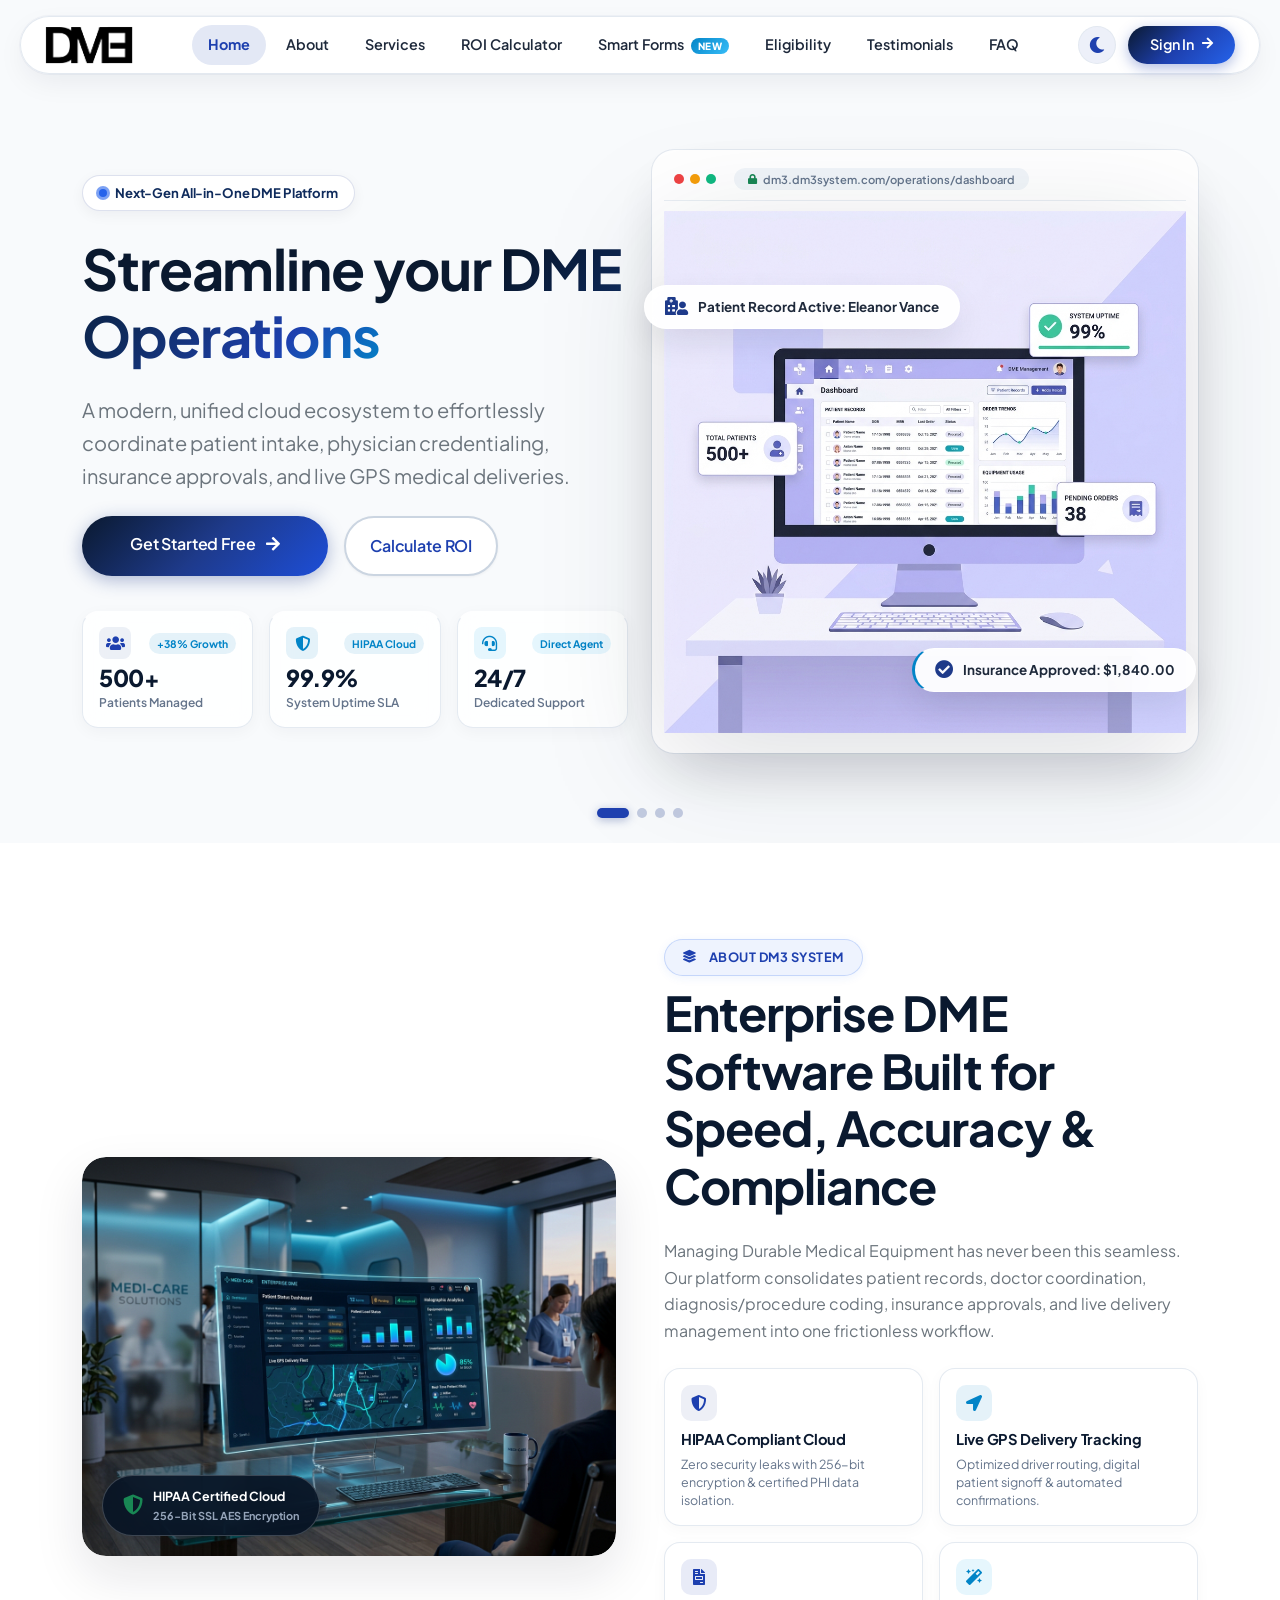
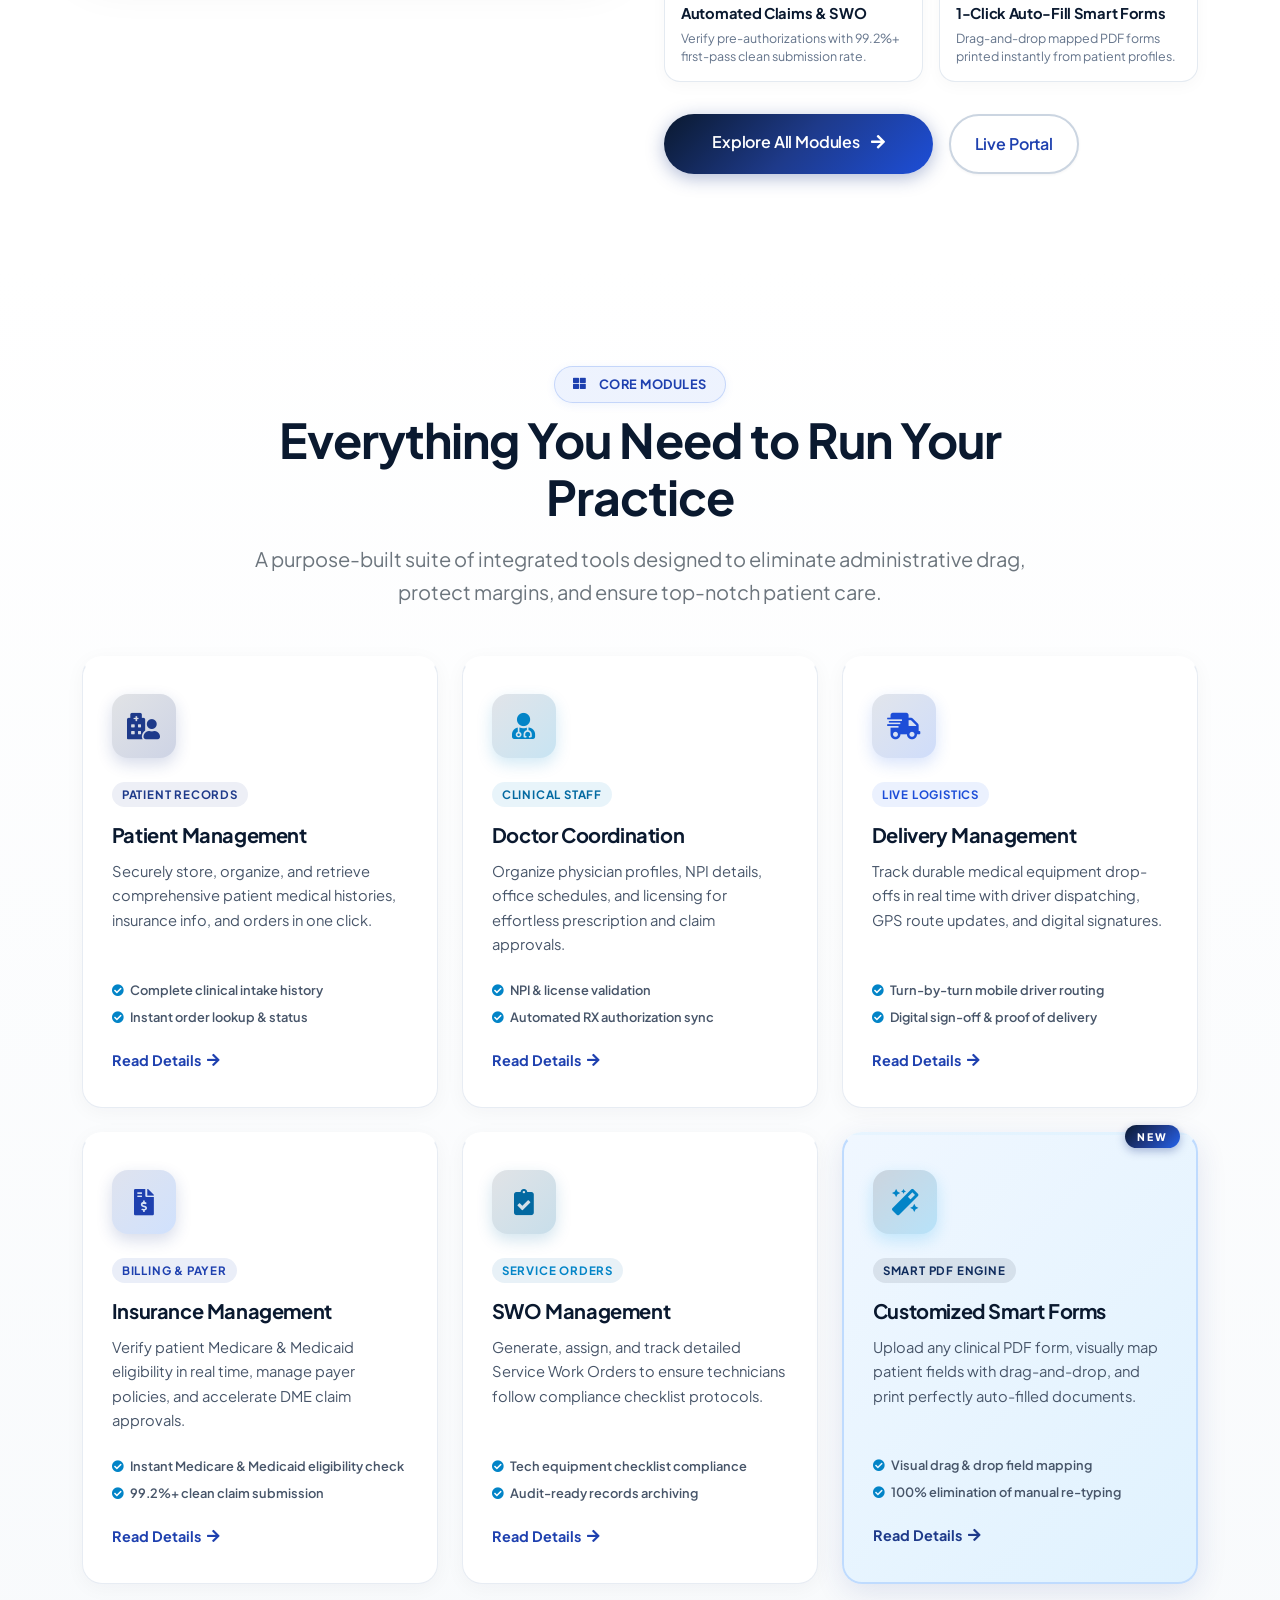
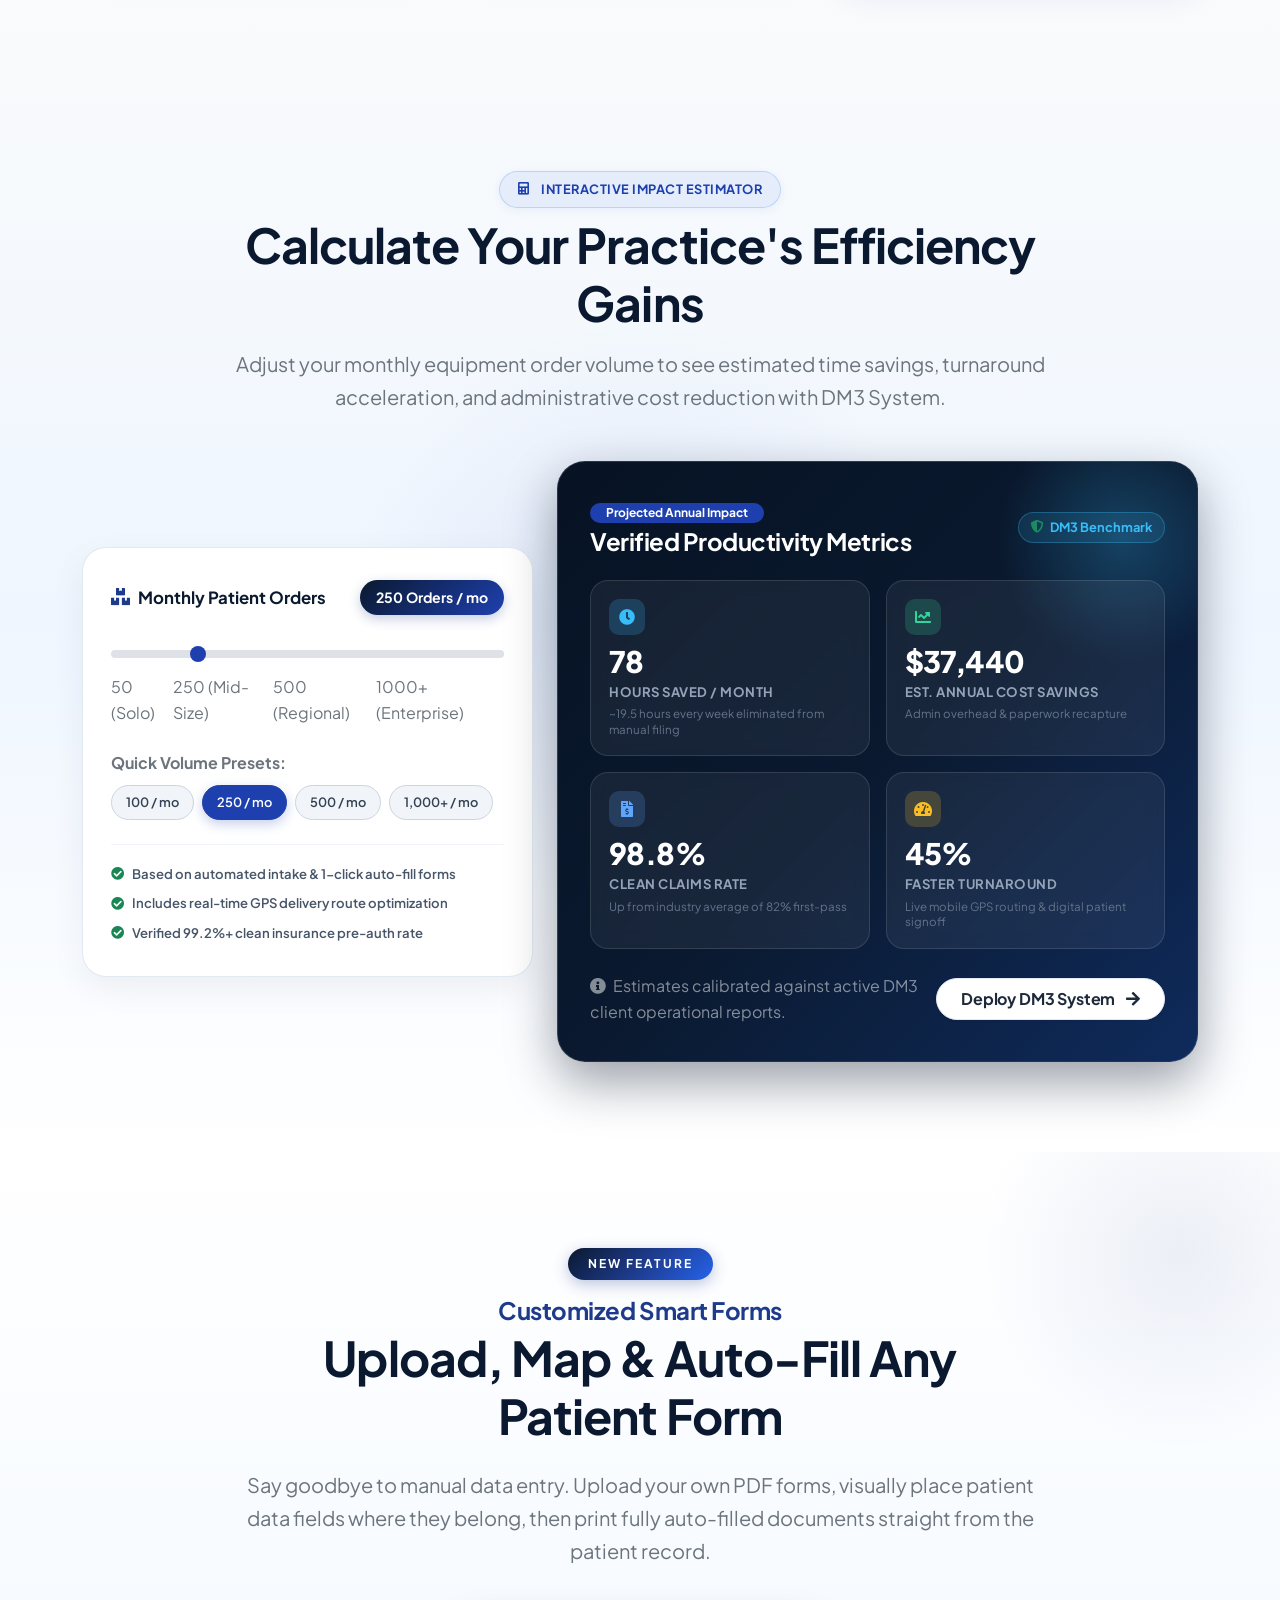
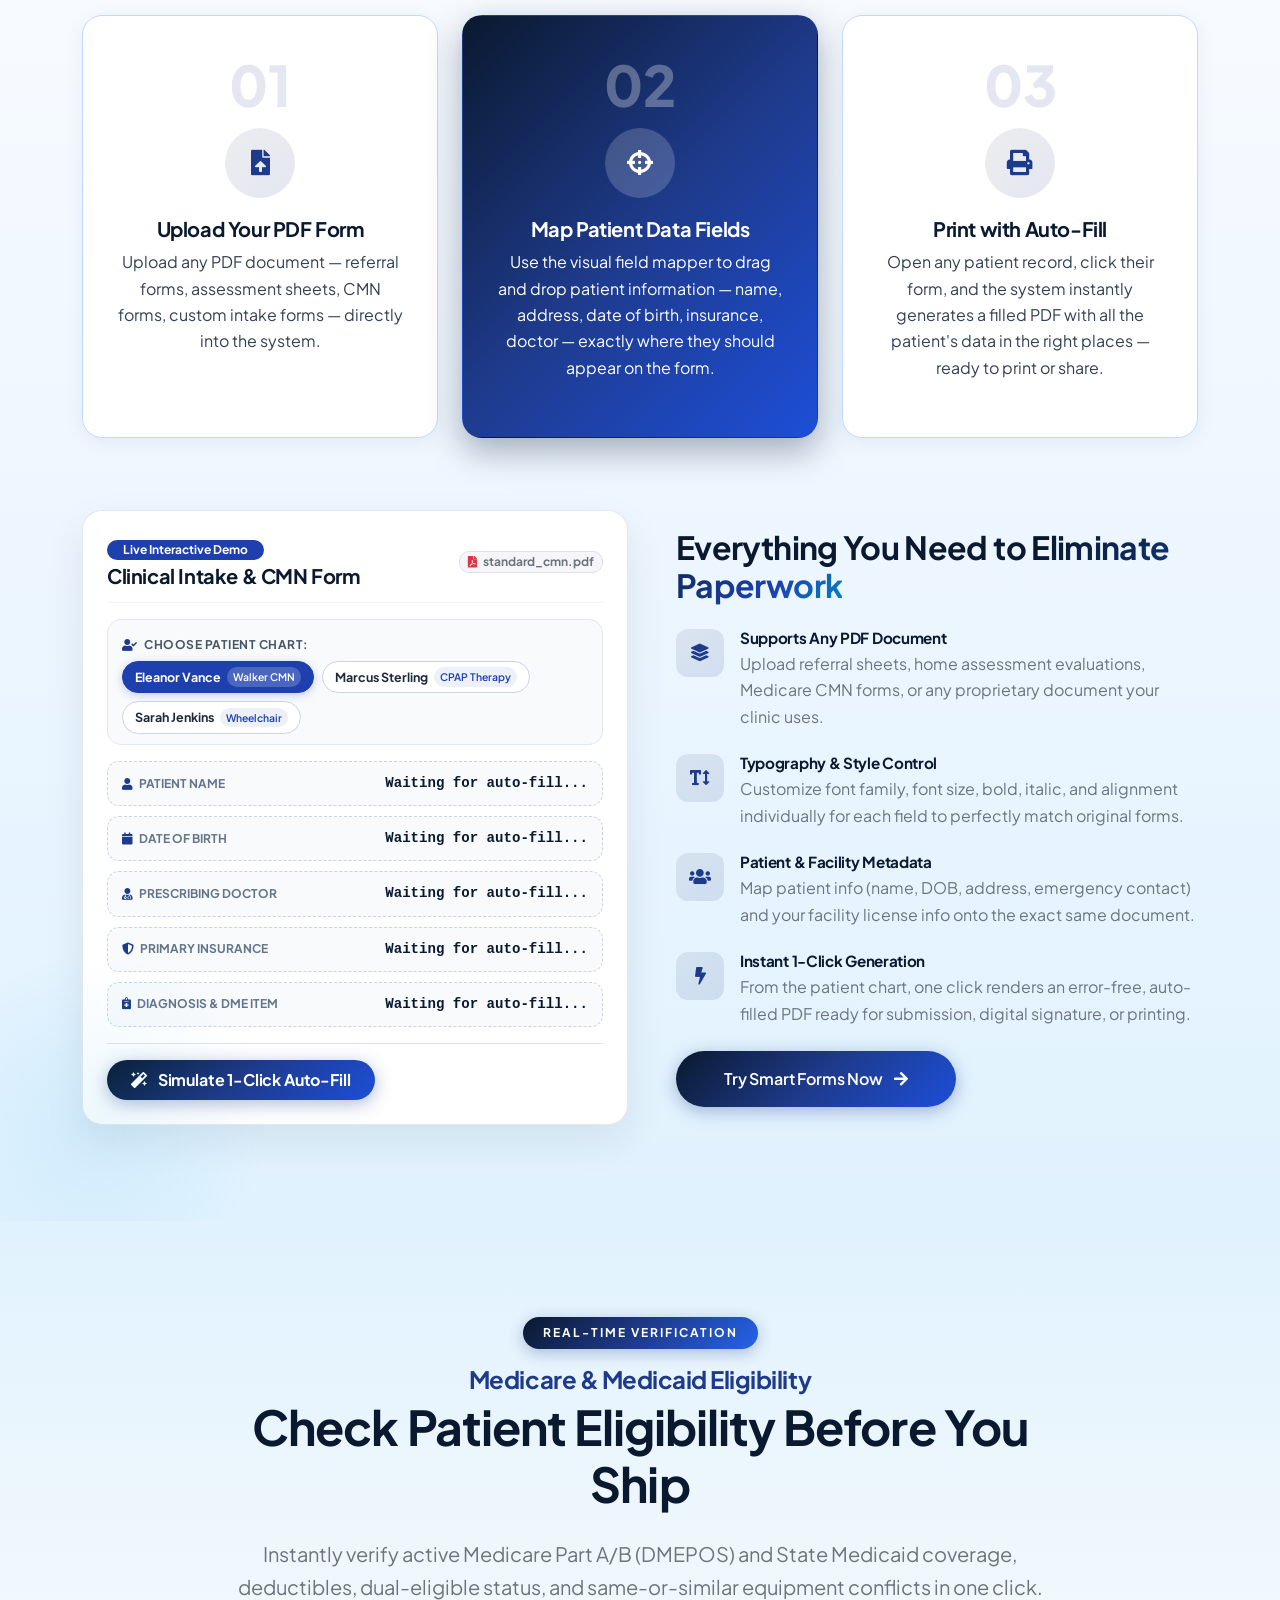
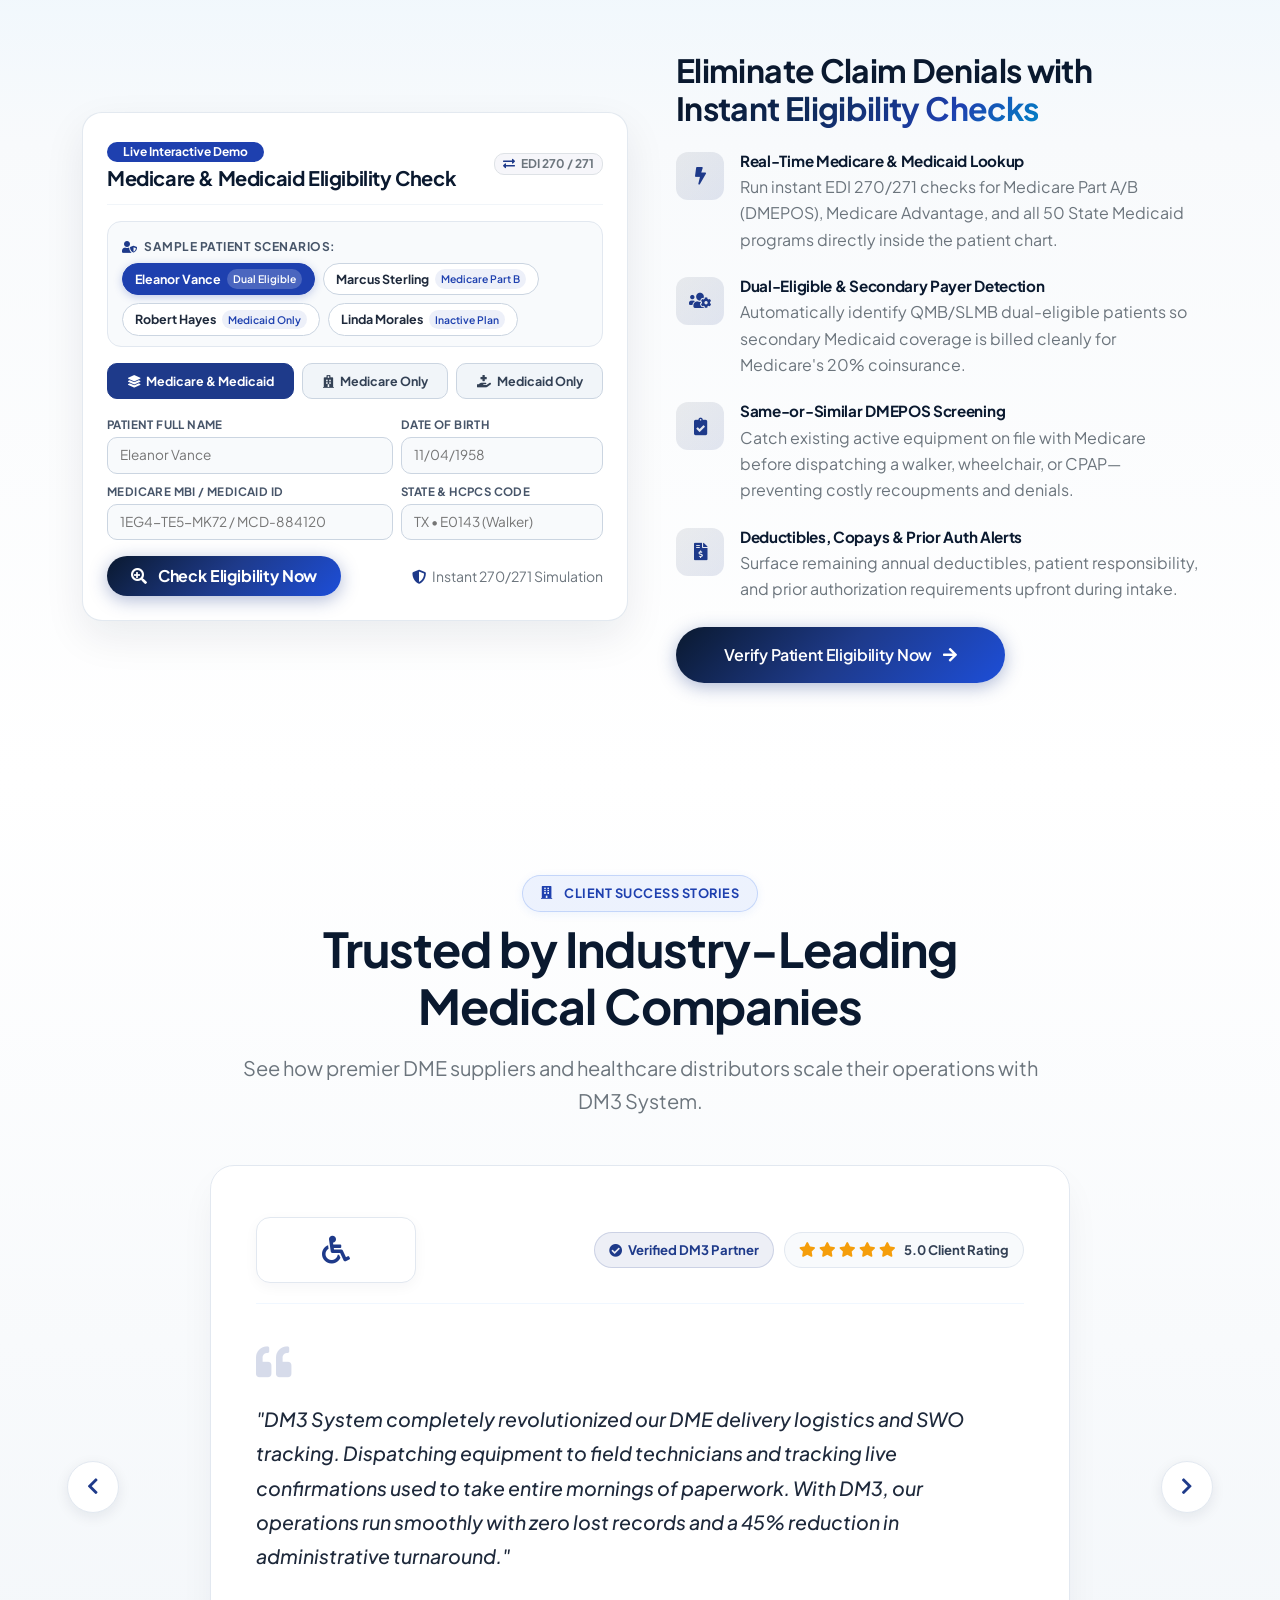
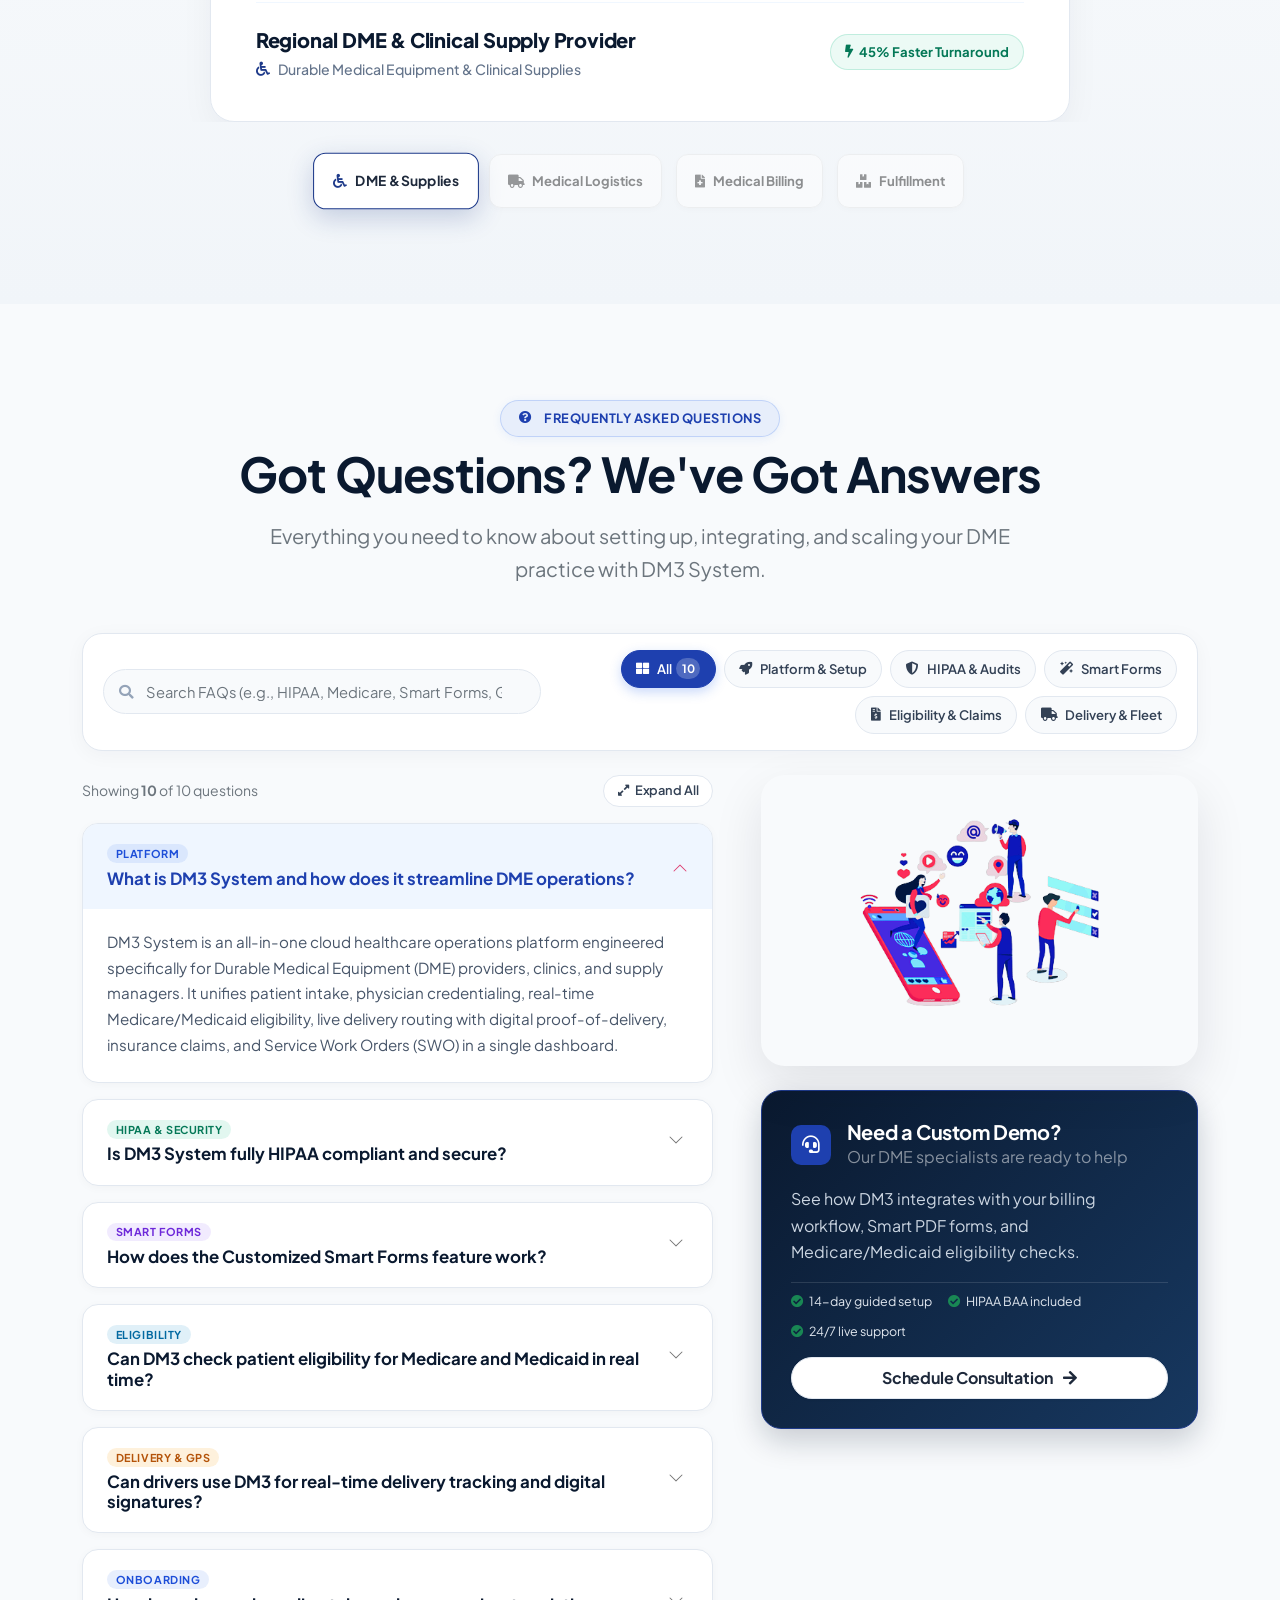
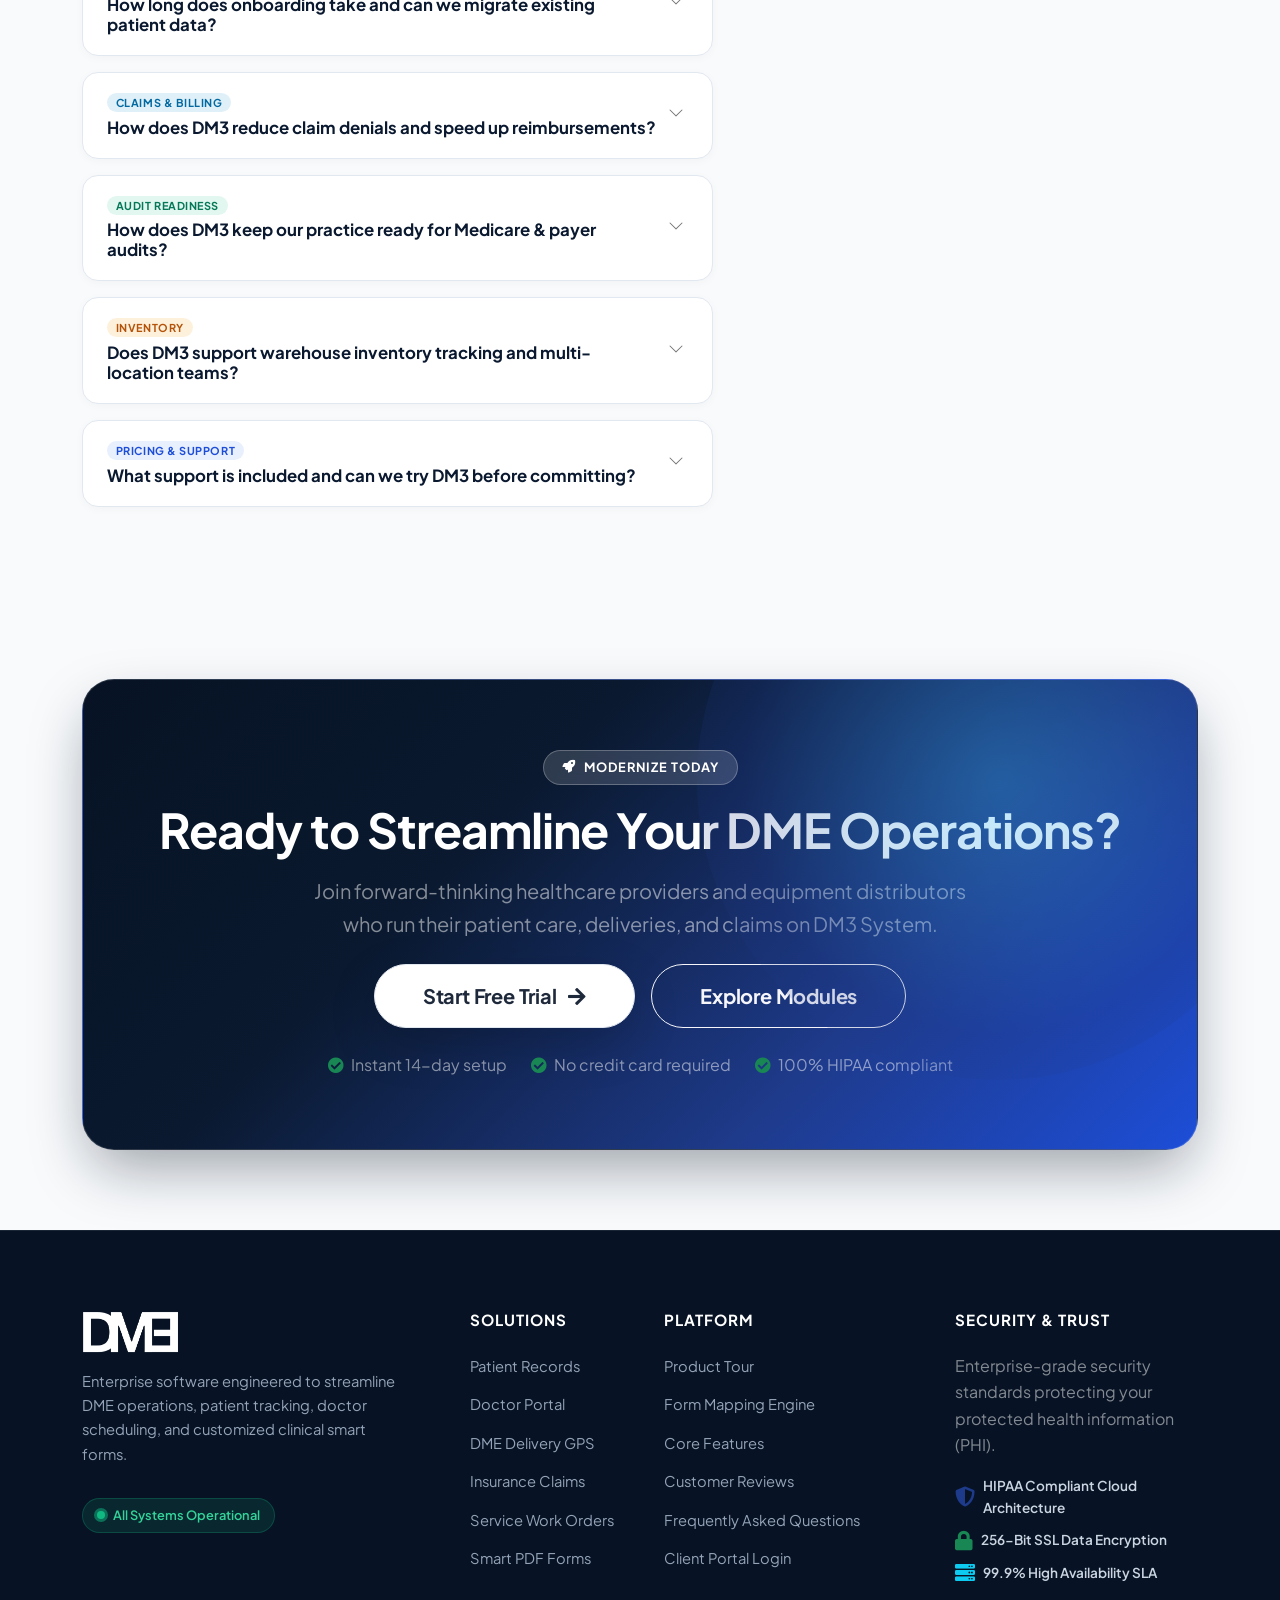
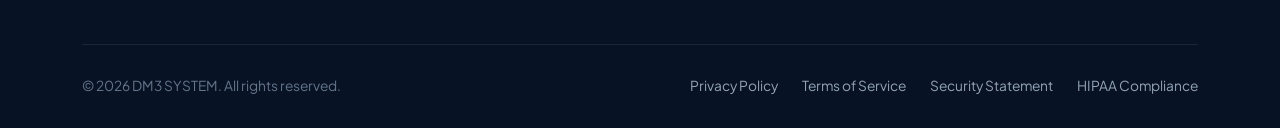
==== commit 6dbdc0de: "Remove client list and anonymize business names in testimonials" ====
--- a/index.html
+++ b/index.html
@@ -77,7 +77,7 @@
                     <a href="#roi-calculator" class="nav-item nav-link">ROI Calculator</a>
                     <a href="#custom-forms-feature" class="nav-item nav-link">Smart Forms <span class="nav-new-chip">New</span></a>
                     <a href="#eligibility-feature" class="nav-item nav-link">Eligibility</a>
-                    <a href="#testimonial" class="nav-item nav-link">Partners</a>
+                    <a href="#testimonial" class="nav-item nav-link">Testimonials</a>
                     <a href="#faq" class="nav-item nav-link">FAQ</a>
                 </div>
 
@@ -354,103 +354,6 @@
     </div>
     <!-- Navbar & Hero End -->
 
-    <!-- Trusted By / Companies Logos Start -->
-    <div class="container-fluid py-5 bg-white shadow-sm" style="position: relative; z-index: 10;">
-        <div class="container py-3">
-            <div class="text-center mx-auto mb-4" style="max-width: 780px;">
-                <span class="hero-badge mb-2"><i class="fas fa-handshake me-1"></i> Trusted Partners</span>
-                <h3 class="mb-1 fw-bold">Powering Leading Healthcare &amp; DME Providers</h3>
-                <p class="text-muted fs-6 mb-0">Proudly trusted by specialized medical gear, logistics, and healthcare supply organizations</p>
-            </div>
-            <div class="logo-carousel-mask">
-                <div class="logo-carousel owl-carousel pt-3">
-                    <!-- 1. Boomers Medical Gear PLLC -->
-                    <div class="client-logo-item">
-                        <div class="client-logo-card">
-                            <img src="img/clients/client-boomers.png" alt="Boomers Medical Gear PLLC" class="client-logo-img">
-                        </div>
-                        <span class="client-logo-meta">Boomers Medical Gear PLLC</span>
-                        <span class="client-verified-chip"><i class="fas fa-check-circle"></i> Verified Client</span>
-                    </div>
-
-                    <!-- 2. Force and Miles Medical -->
-                    <div class="client-logo-item">
-                        <div class="client-logo-card">
-                            <div class="d-flex align-items-center justify-content-center gap-2">
-                                <img src="img/clients/client-force-and-miles.png" alt="Force and Miles Medical" class="client-logo-img" style="max-height: 48px; width: auto;">
-                                <div class="text-start" style="line-height: 1.15;">
-                                    <span style="font-weight: 800; font-size: 0.86rem; color: #0a192f; display: block; letter-spacing: -0.02em;">FORCE &amp; MILES</span>
-                                    <span style="font-weight: 700; font-size: 0.65rem; color: #1e40af; text-transform: uppercase; letter-spacing: 1px;">MEDICAL</span>
-                                </div>
-                            </div>
-                        </div>
-                        <span class="client-logo-meta">Force and Miles Medical</span>
-                        <span class="client-verified-chip"><i class="fas fa-check-circle"></i> Verified Client</span>
-                    </div>
-
-                    <!-- 3. AVID MEDICAL SUPPLIES LLC -->
-                    <div class="client-logo-item">
-                        <div class="client-logo-card">
-                            <img src="img/clients/client-avid-medical.png" alt="AVID MEDICAL SUPPLIES LLC" class="client-logo-img">
-                        </div>
-                        <span class="client-logo-meta">AVID MEDICAL SUPPLIES LLC</span>
-                        <span class="client-verified-chip"><i class="fas fa-check-circle"></i> Verified Client</span>
-                    </div>
-
-                    <!-- 4. A2Z MEDICAL SUPPLIES -->
-                    <div class="client-logo-item">
-                        <div class="client-logo-card">
-                            <img src="img/clients/client-a2z-medical.png" alt="A2Z MEDICAL SUPPLIES" class="client-logo-img">
-                        </div>
-                        <span class="client-logo-meta">A2Z MEDICAL SUPPLIES</span>
-                        <span class="client-verified-chip"><i class="fas fa-check-circle"></i> Verified Client</span>
-                    </div>
-
-                    <!-- Loop duplicates for infinite carousel fluidity -->
-                    <div class="client-logo-item">
-                        <div class="client-logo-card">
-                            <img src="img/clients/client-boomers.png" alt="Boomers Medical Gear PLLC" class="client-logo-img">
-                        </div>
-                        <span class="client-logo-meta">Boomers Medical Gear PLLC</span>
-                        <span class="client-verified-chip"><i class="fas fa-check-circle"></i> Verified Client</span>
-                    </div>
-
-                    <div class="client-logo-item">
-                        <div class="client-logo-card">
-                            <div class="d-flex align-items-center justify-content-center gap-2">
-                                <img src="img/clients/client-force-and-miles.png" alt="Force and Miles Medical" class="client-logo-img" style="max-height: 48px; width: auto;">
-                                <div class="text-start" style="line-height: 1.15;">
-                                    <span style="font-weight: 800; font-size: 0.86rem; color: #0a192f; display: block; letter-spacing: -0.02em;">FORCE &amp; MILES</span>
-                                    <span style="font-weight: 700; font-size: 0.65rem; color: #1e40af; text-transform: uppercase; letter-spacing: 1px;">MEDICAL</span>
-                                </div>
-                            </div>
-                        </div>
-                        <span class="client-logo-meta">Force and Miles Medical</span>
-                        <span class="client-verified-chip"><i class="fas fa-check-circle"></i> Verified Client</span>
-                    </div>
-
-                    <div class="client-logo-item">
-                        <div class="client-logo-card">
-                            <img src="img/clients/client-avid-medical.png" alt="AVID MEDICAL SUPPLIES LLC" class="client-logo-img">
-                        </div>
-                        <span class="client-logo-meta">AVID MEDICAL SUPPLIES LLC</span>
-                        <span class="client-verified-chip"><i class="fas fa-check-circle"></i> Verified Client</span>
-                    </div>
-
-                    <div class="client-logo-item">
-                        <div class="client-logo-card">
-                            <img src="img/clients/client-a2z-medical.png" alt="A2Z MEDICAL SUPPLIES" class="client-logo-img">
-                        </div>
-                        <span class="client-logo-meta">A2Z MEDICAL SUPPLIES</span>
-                        <span class="client-verified-chip"><i class="fas fa-check-circle"></i> Verified Client</span>
-                    </div>
-                </div>
-            </div>
-        </div>
-    </div>
-    <!-- Trusted By / Companies Logos End -->
-
-
     <!-- About Start -->
     <div class="container-fluid overflow-hidden py-5 about-section" id="about">
         <div class="container py-5">
@@ -1144,12 +1047,12 @@
                 <p class="mb-0 text-muted fs-5">See how premier DME suppliers and healthcare distributors scale their operations with DM3 System.</p>
             </div>
             <div class="testimonial-carousel owl-carousel">
-                <!-- Testimonial 1: Boomers Medical Gear PLLC -->
-                <div class="testimonial-item" data-dot="<div class='testimonial-dot-card'><img src='img/clients/client-boomers.png' alt='Boomers Medical Gear PLLC'></div>">
+                <!-- Testimonial 1: Regional DME & Clinical Supply Provider -->
+                <div class="testimonial-item" data-dot="<div class='testimonial-dot-card'><span class='testimonial-dot-label'><i class='fas fa-wheelchair text-primary me-2'></i>DME &amp; Supplies</span></div>">
                     <div class="testimonial-card-modern">
                         <div class="testimonial-card-header">
                             <div class="company-logo-badge">
-                                <img src="img/clients/client-boomers.png" alt="Boomers Medical Gear PLLC">
+                                <i class="fas fa-wheelchair text-primary fs-3" aria-hidden="true"></i>
                             </div>
                             <div class="company-meta-badge-wrap">
                                 <span class="company-verified-tag"><i class="fas fa-check-circle"></i> Verified DM3 Partner</span>
@@ -1173,7 +1076,7 @@
                         </p>
                         <div class="testimonial-company-footer">
                             <div class="company-identity-block">
-                                <div class="company-name">Boomers Medical Gear PLLC</div>
+                                <div class="company-name">Regional DME &amp; Clinical Supply Provider</div>
                                 <div class="company-industry-tag"><i class="fas fa-wheelchair text-primary"></i> Durable Medical Equipment &amp; Clinical Supplies</div>
                             </div>
                             <div class="company-stat-highlight">
@@ -1183,12 +1086,12 @@
                     </div>
                 </div>
 
-                <!-- Testimonial 2: Force and Miles Medical -->
-                <div class="testimonial-item" data-dot="<div class='testimonial-dot-card'><img src='img/clients/client-force-and-miles.png' alt='Force and Miles Medical'></div>">
+                <!-- Testimonial 2: Multi-Regional Medical Logistics Provider -->
+                <div class="testimonial-item" data-dot="<div class='testimonial-dot-card'><span class='testimonial-dot-label'><i class='fas fa-truck text-primary me-2'></i>Medical Logistics</span></div>">
                     <div class="testimonial-card-modern">
                         <div class="testimonial-card-header">
                             <div class="company-logo-badge">
-                                <img src="img/clients/client-force-and-miles.png" alt="Force and Miles Medical">
+                                <i class="fas fa-truck text-primary fs-3" aria-hidden="true"></i>
                             </div>
                             <div class="company-meta-badge-wrap">
                                 <span class="company-verified-tag"><i class="fas fa-check-circle"></i> Verified DM3 Partner</span>
@@ -1212,7 +1115,7 @@
                         </p>
                         <div class="testimonial-company-footer">
                             <div class="company-identity-block">
-                                <div class="company-name">Force and Miles Medical</div>
+                                <div class="company-name">Multi-Regional Medical Logistics Provider</div>
                                 <div class="company-industry-tag"><i class="fas fa-truck text-primary"></i> Medical Logistics &amp; Mobility Solutions</div>
                             </div>
                             <div class="company-stat-highlight">
@@ -1222,12 +1125,12 @@
                     </div>
                 </div>
 
-                <!-- Testimonial 3: AVID MEDICAL SUPPLIES LLC -->
-                <div class="testimonial-item" data-dot="<div class='testimonial-dot-card'><img src='img/clients/client-avid-medical.png' alt='AVID MEDICAL SUPPLIES LLC'></div>">
+                <!-- Testimonial 3: Healthcare Supply & Medical Billing Organization -->
+                <div class="testimonial-item" data-dot="<div class='testimonial-dot-card'><span class='testimonial-dot-label'><i class='fas fa-file-medical text-primary me-2'></i>Medical Billing</span></div>">
                     <div class="testimonial-card-modern">
                         <div class="testimonial-card-header">
                             <div class="company-logo-badge">
-                                <img src="img/clients/client-avid-medical.png" alt="AVID MEDICAL SUPPLIES LLC">
+                                <i class="fas fa-file-medical text-primary fs-3" aria-hidden="true"></i>
                             </div>
                             <div class="company-meta-badge-wrap">
                                 <span class="company-verified-tag"><i class="fas fa-check-circle"></i> Verified DM3 Partner</span>
@@ -1251,7 +1154,7 @@
                         </p>
                         <div class="testimonial-company-footer">
                             <div class="company-identity-block">
-                                <div class="company-name">AVID MEDICAL SUPPLIES LLC</div>
+                                <div class="company-name">Healthcare Supply &amp; Billing Organization</div>
                                 <div class="company-industry-tag"><i class="fas fa-file-medical text-primary"></i> Healthcare Supplies &amp; Medical Billing</div>
                             </div>
                             <div class="company-stat-highlight">
@@ -1261,12 +1164,12 @@
                     </div>
                 </div>
 
-                <!-- Testimonial 4: A2Z MEDICAL SUPPLIES -->
-                <div class="testimonial-item" data-dot="<div class='testimonial-dot-card'><img src='img/clients/client-a2z-medical.png' alt='A2Z MEDICAL SUPPLIES'></div>">
+                <!-- Testimonial 4: High-Volume Medical Equipment Distributor -->
+                <div class="testimonial-item" data-dot="<div class='testimonial-dot-card'><span class='testimonial-dot-label'><i class='fas fa-boxes text-primary me-2'></i>Fulfillment</span></div>">
                     <div class="testimonial-card-modern">
                         <div class="testimonial-card-header">
                             <div class="company-logo-badge">
-                                <img src="img/clients/client-a2z-medical.png" alt="A2Z MEDICAL SUPPLIES">
+                                <i class="fas fa-boxes text-primary fs-3" aria-hidden="true"></i>
                             </div>
                             <div class="company-meta-badge-wrap">
                                 <span class="company-verified-tag"><i class="fas fa-check-circle"></i> Verified DM3 Partner</span>
@@ -1290,7 +1193,7 @@
                         </p>
                         <div class="testimonial-company-footer">
                             <div class="company-identity-block">
-                                <div class="company-name">A2Z MEDICAL SUPPLIES</div>
+                                <div class="company-name">High-Volume Medical Equipment Distributor</div>
                                 <div class="company-industry-tag"><i class="fas fa-boxes text-primary"></i> Comprehensive Medical Equipment &amp; Fulfillment</div>
                             </div>
                             <div class="company-stat-highlight">
--- a/css/style.css
+++ b/css/style.css
@@ -1562,6 +1562,12 @@
     border: none !important;
     margin: 0 !important;
 }
+.testimonial-dot-label {
+    font-size: 0.82rem;
+    font-weight: 700;
+    color: var(--slate-800, #1e293b);
+    white-space: nowrap;
+}
 
 .testimonial-carousel .owl-dots .owl-dot:hover .testimonial-dot-card {
     opacity: 0.85;
@@ -4098,6 +4104,9 @@
     background: #0d1f38 !important;
     border-color: rgba(255, 255, 255, 0.15) !important;
 }
+[data-theme="dark"] .testimonial-dot-label {
+    color: #e2e8f0 !important;
+}
 [data-theme="dark"] .testimonial-carousel .owl-dots .owl-dot.active .testimonial-dot-card {
     border-color: #38bdf8 !important;
     box-shadow: 0 8px 24px rgba(56, 189, 248, 0.25) !important;
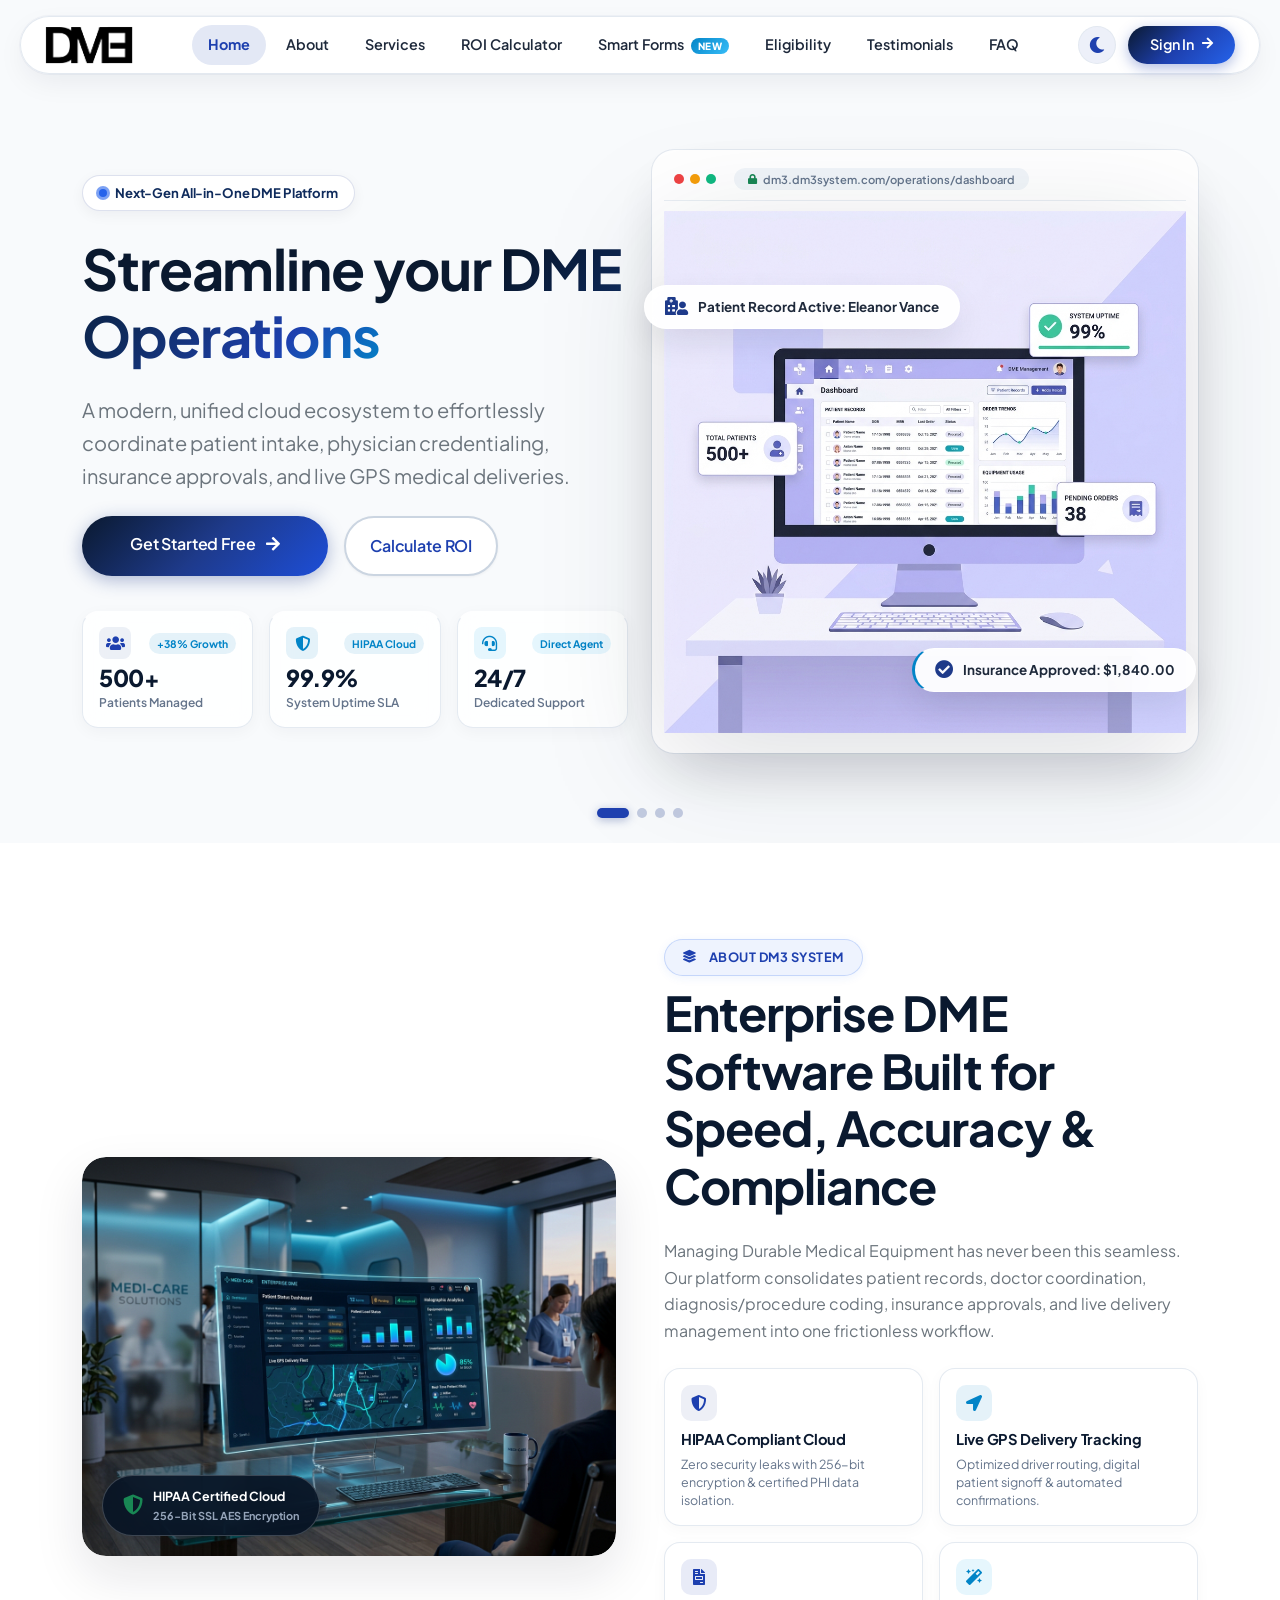
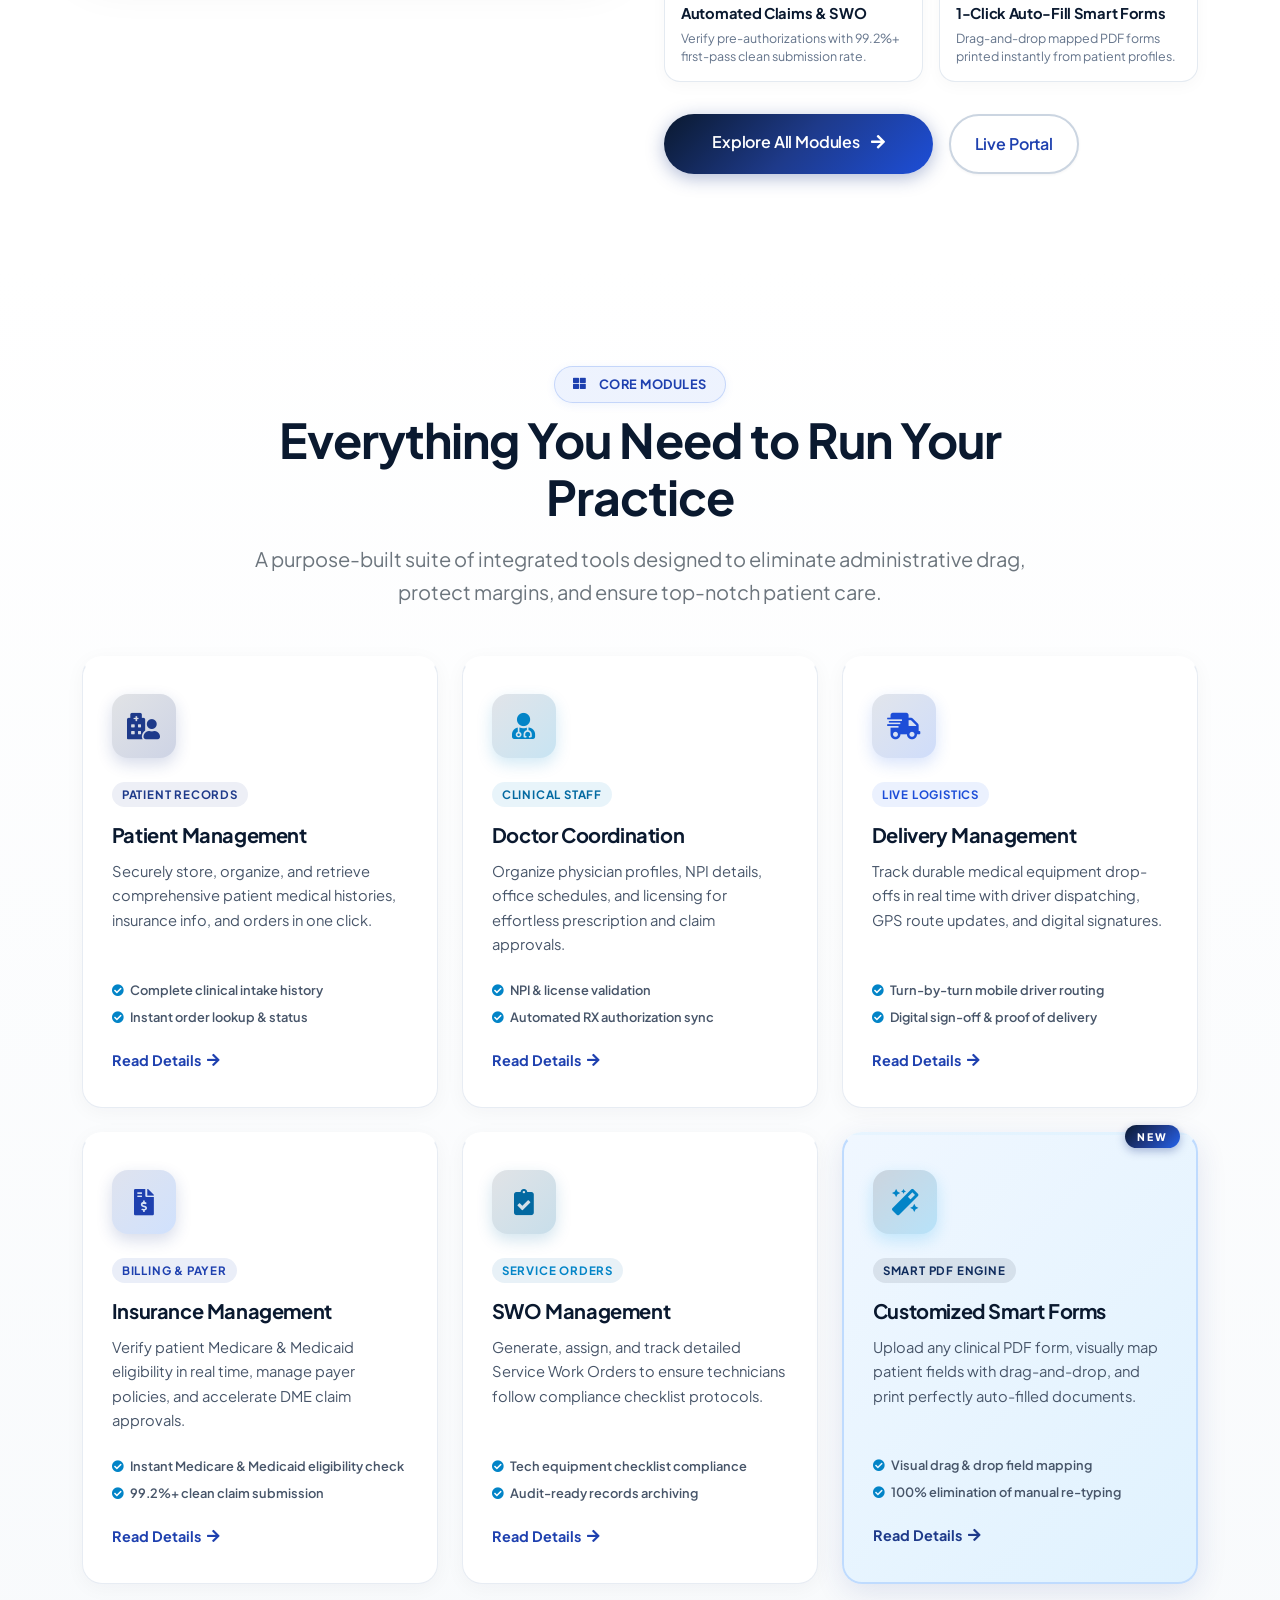
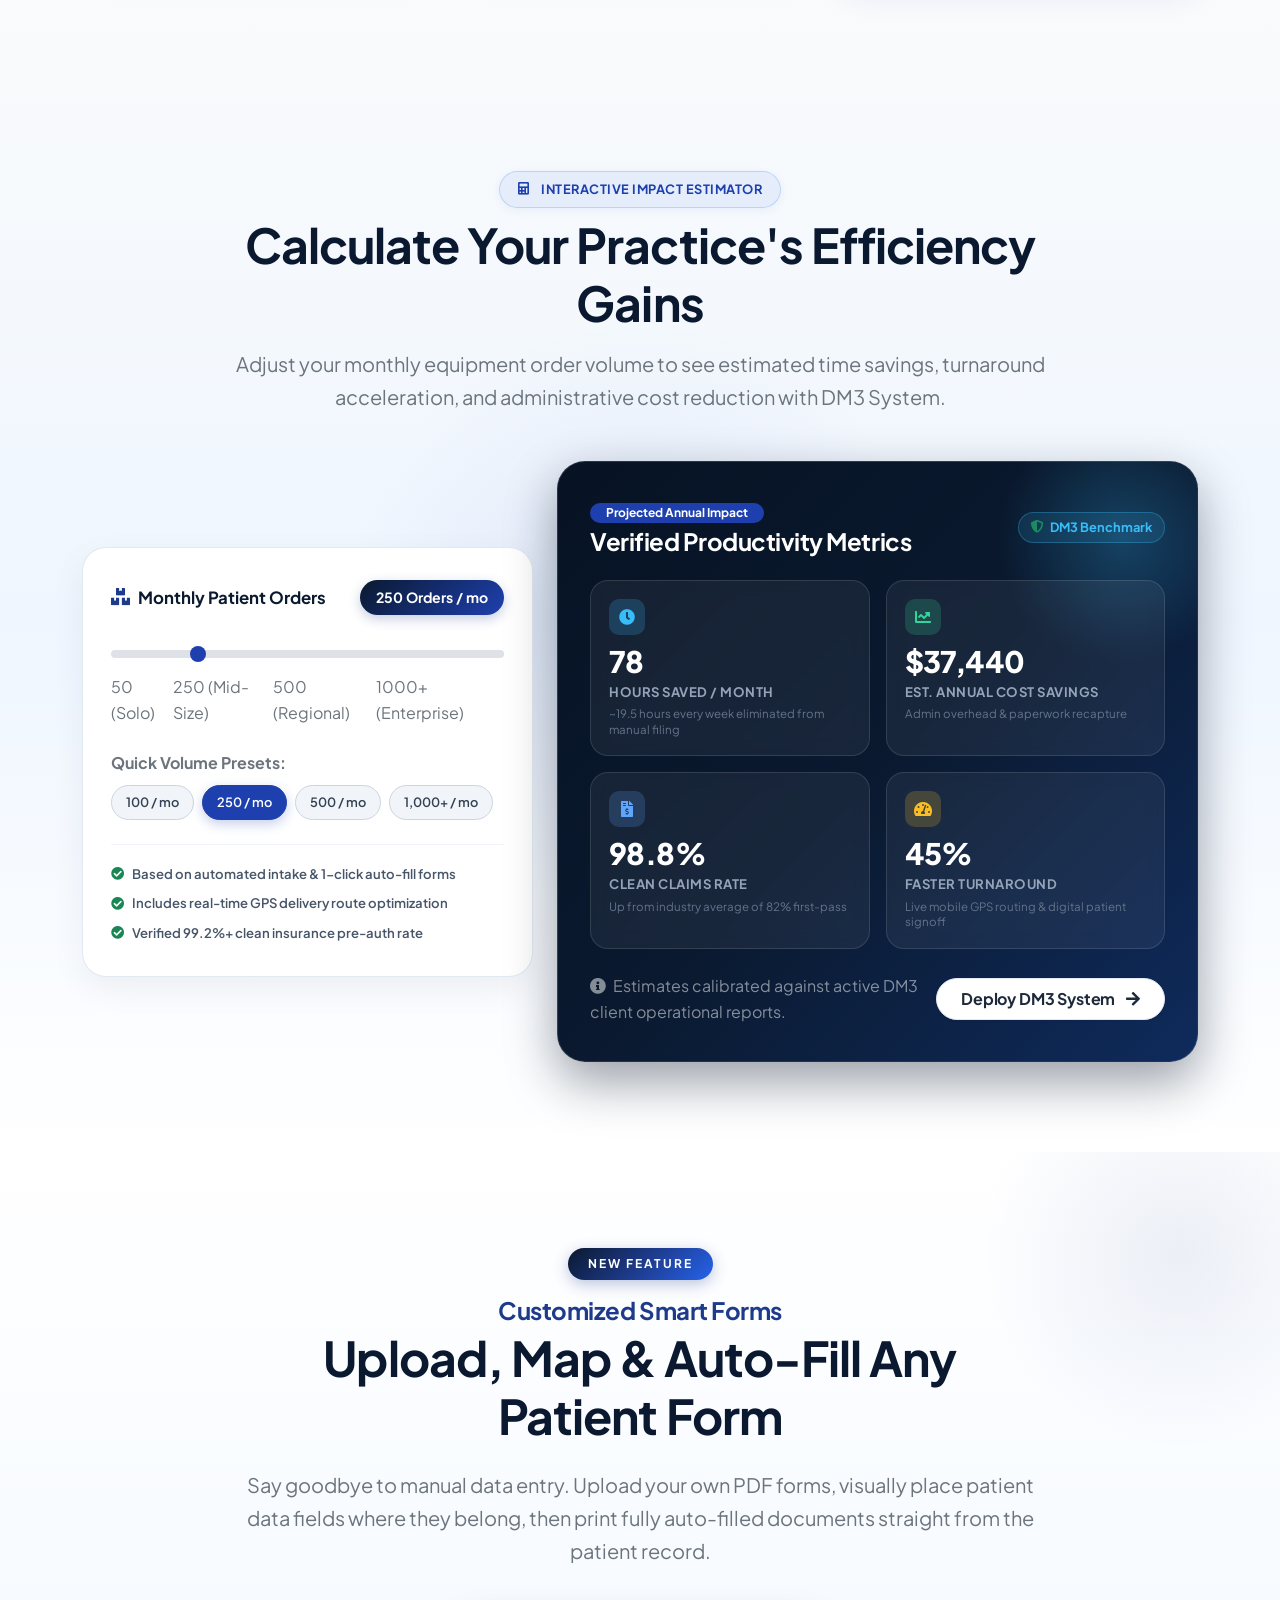
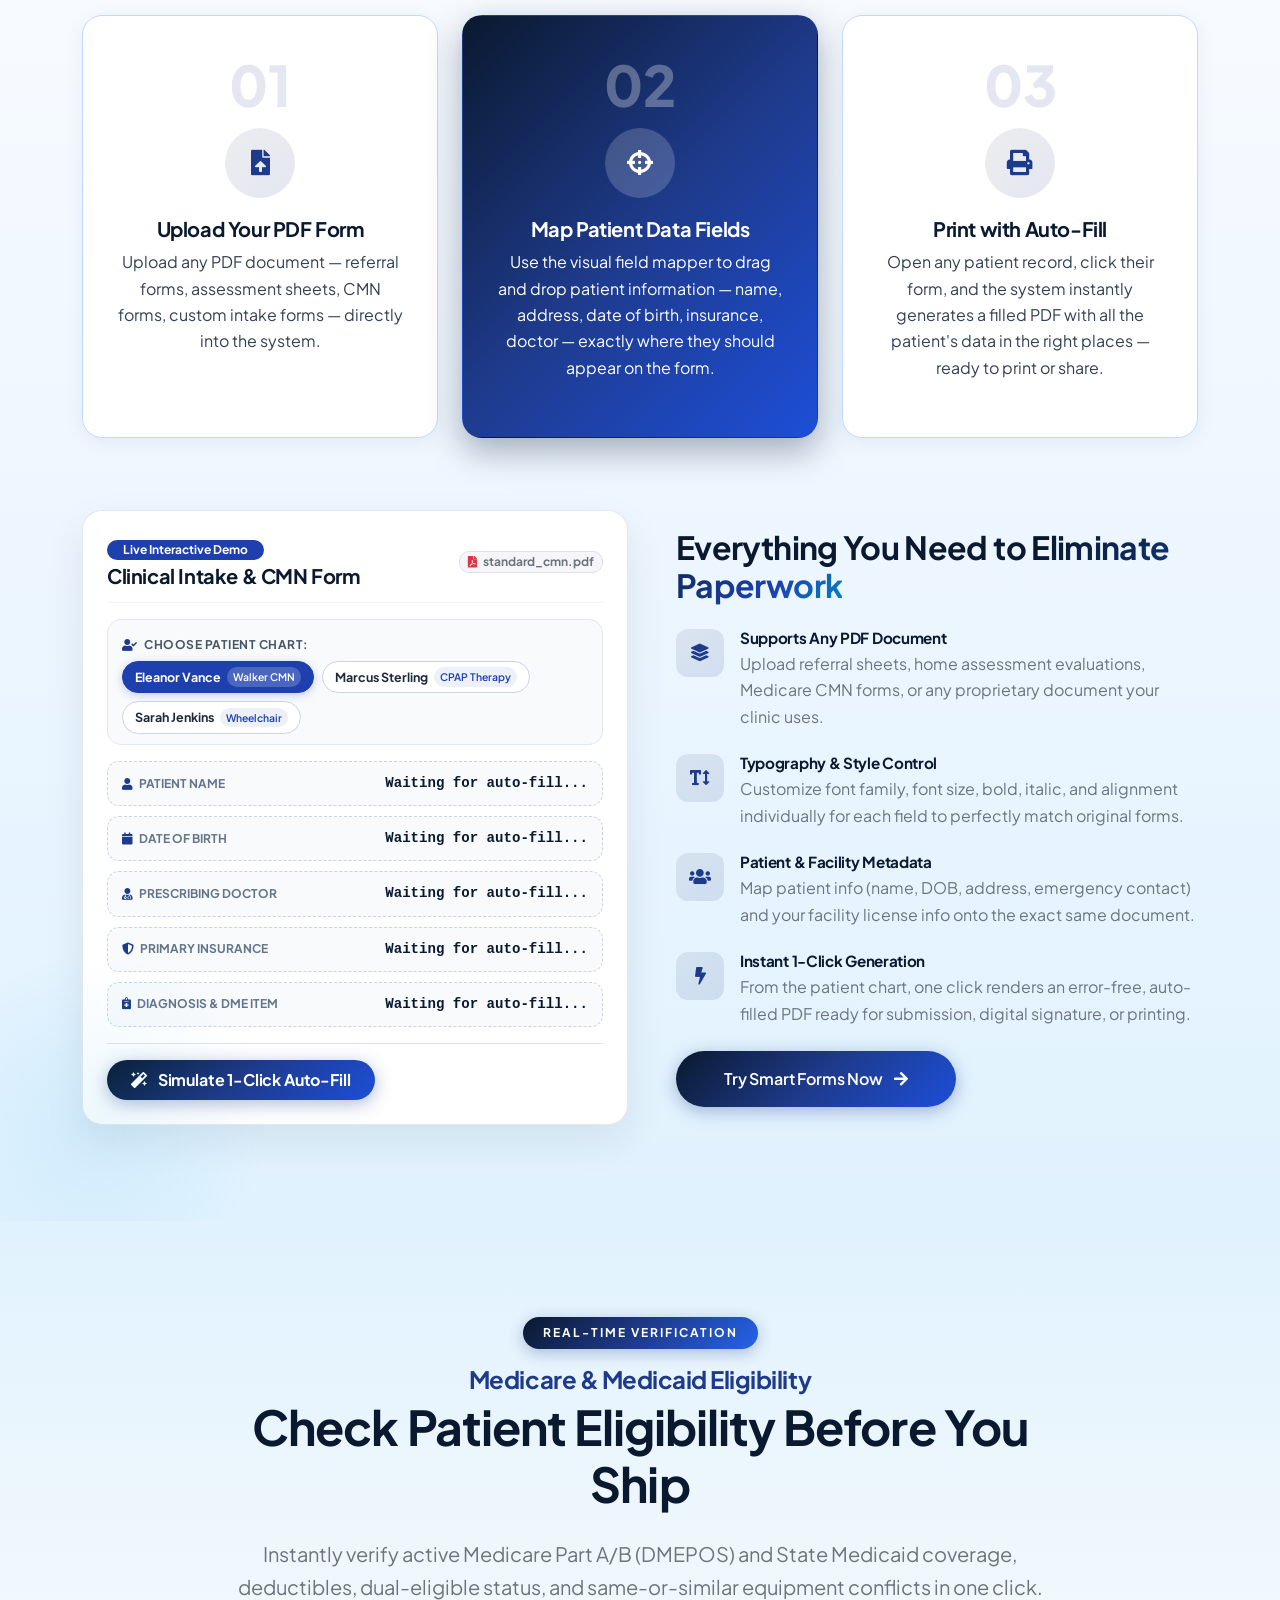
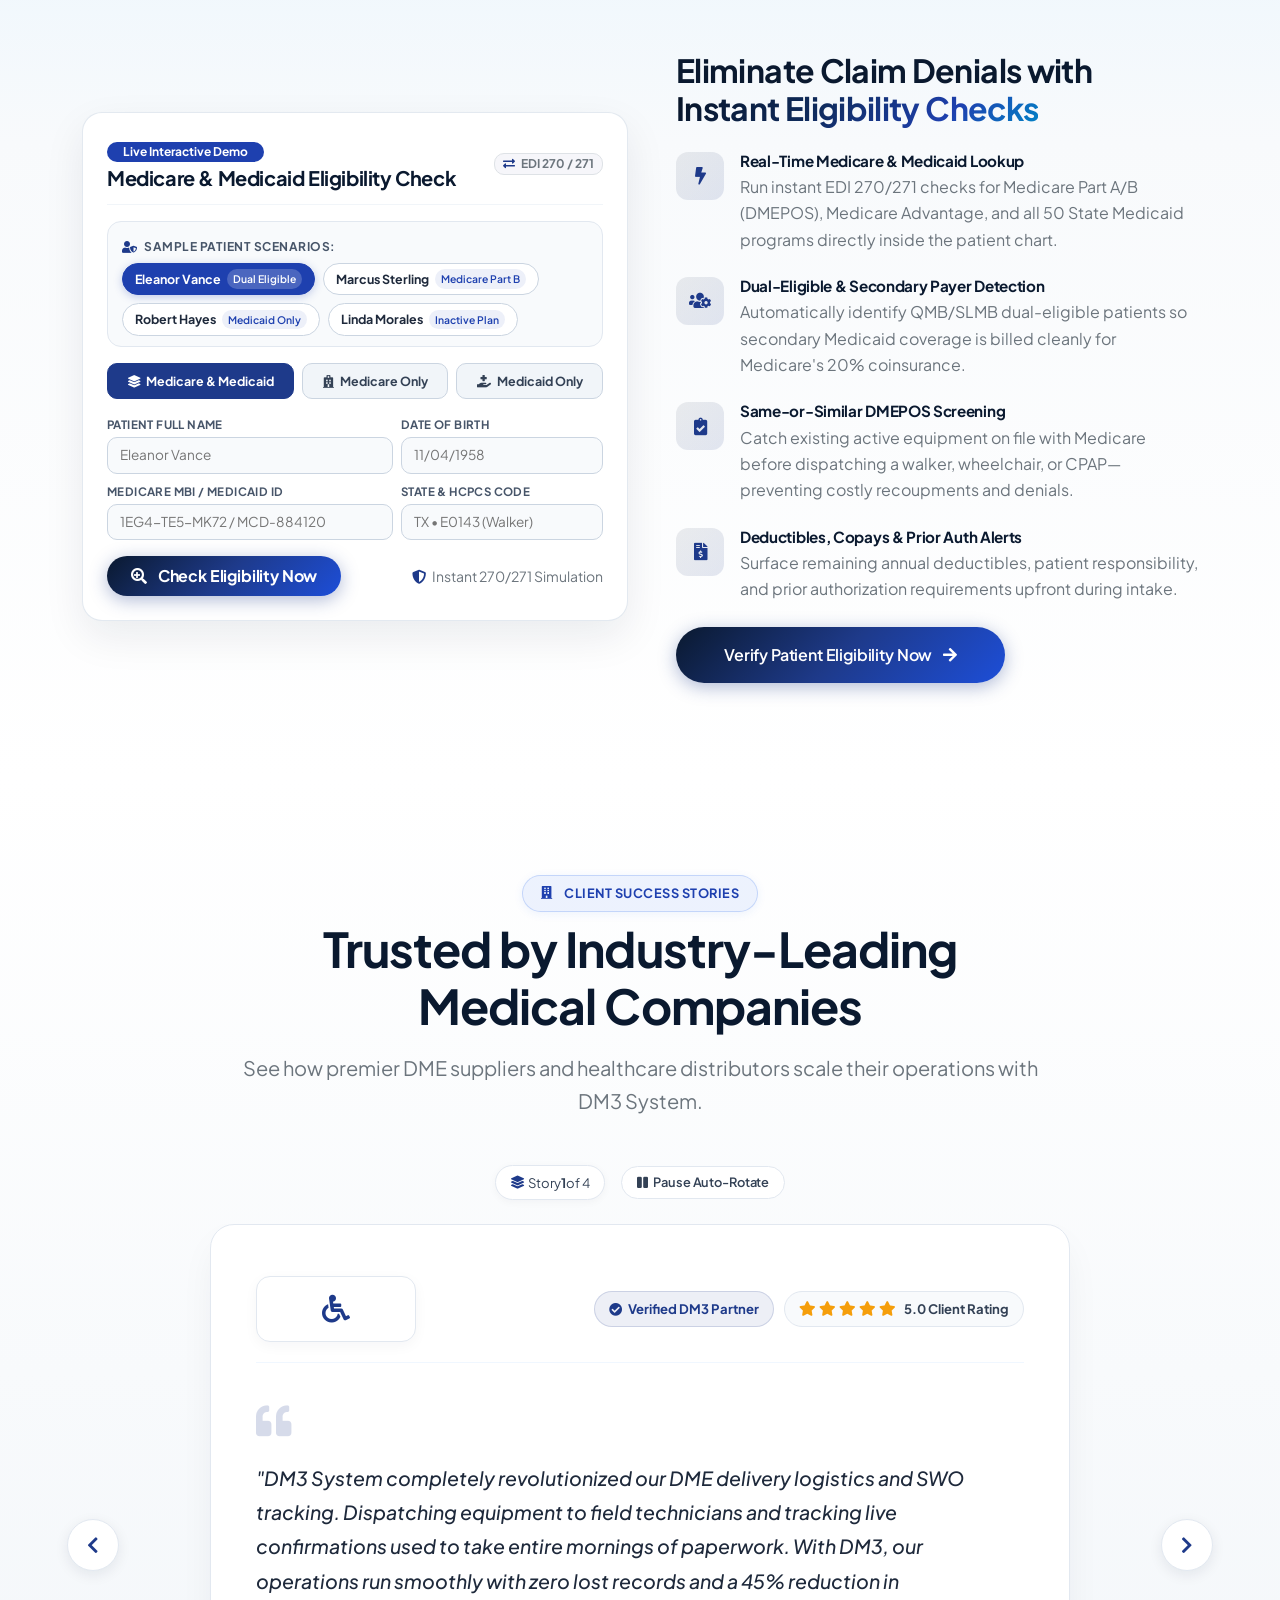
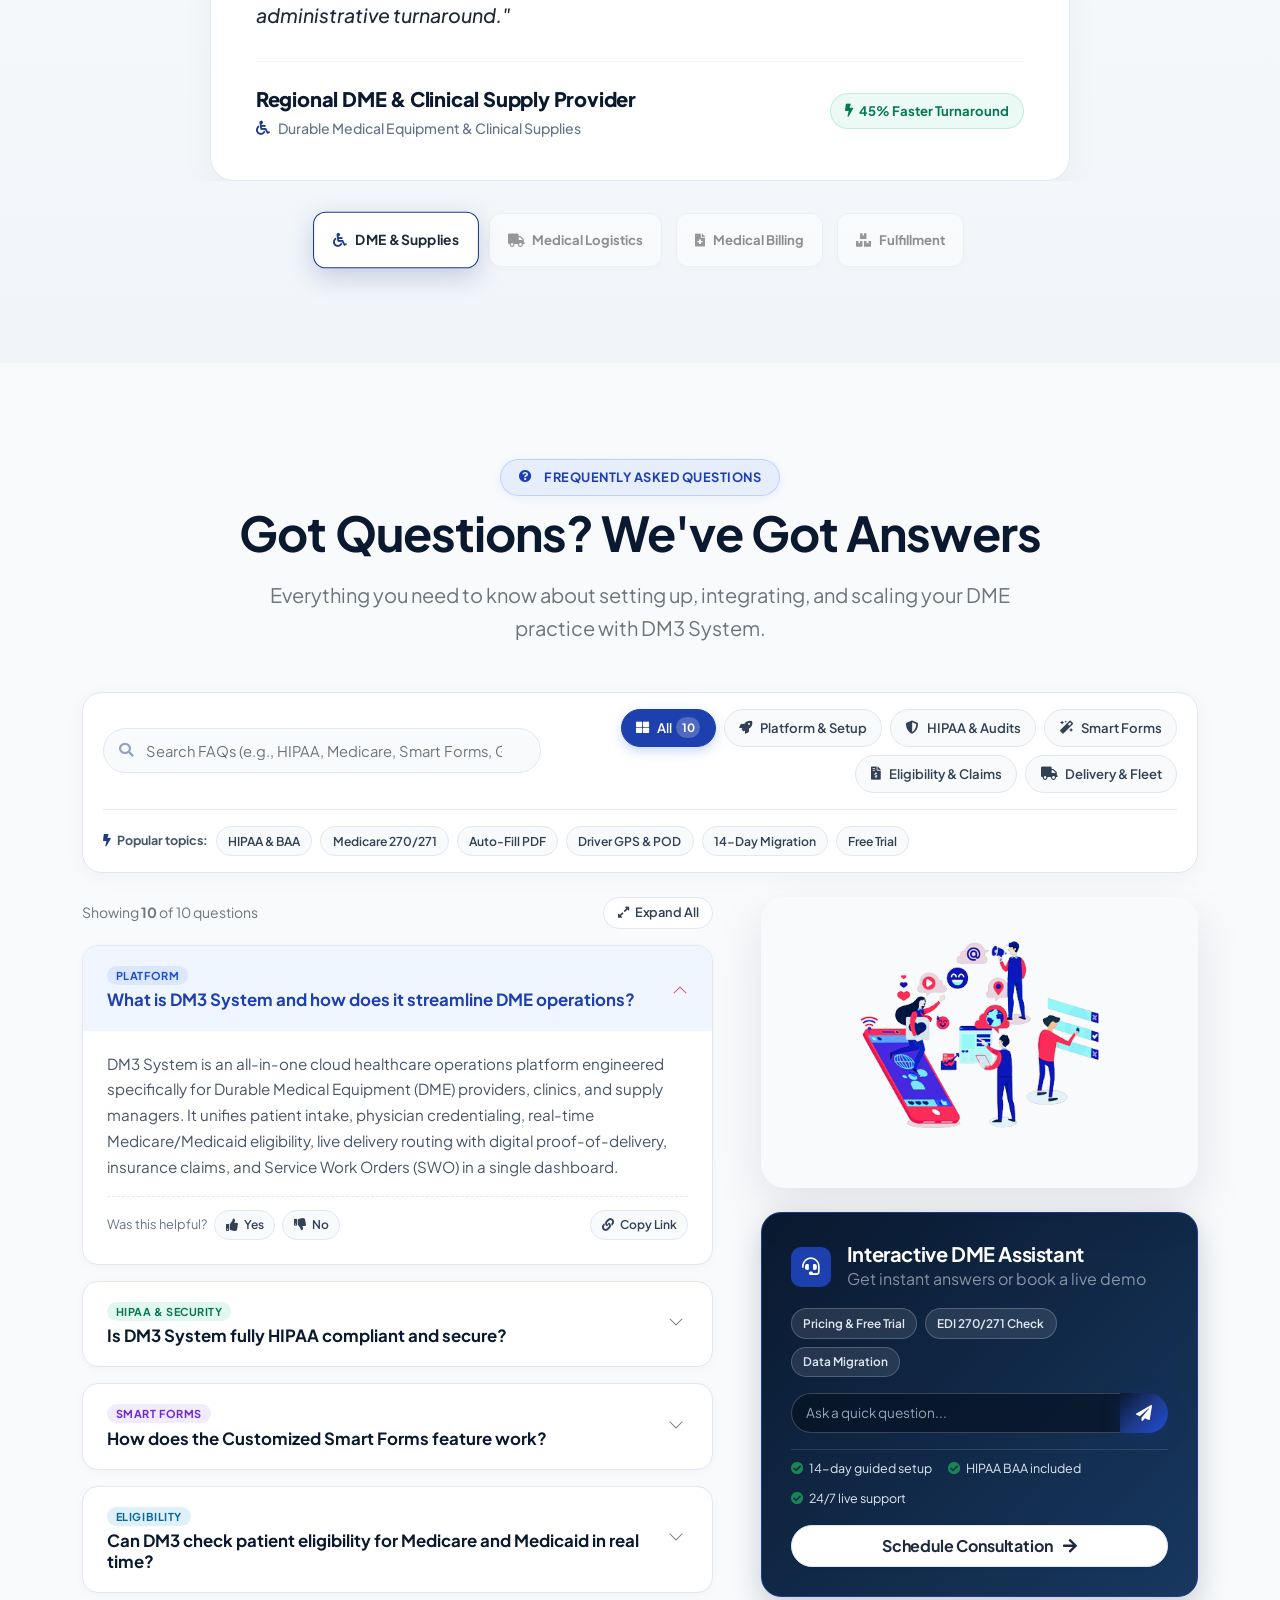
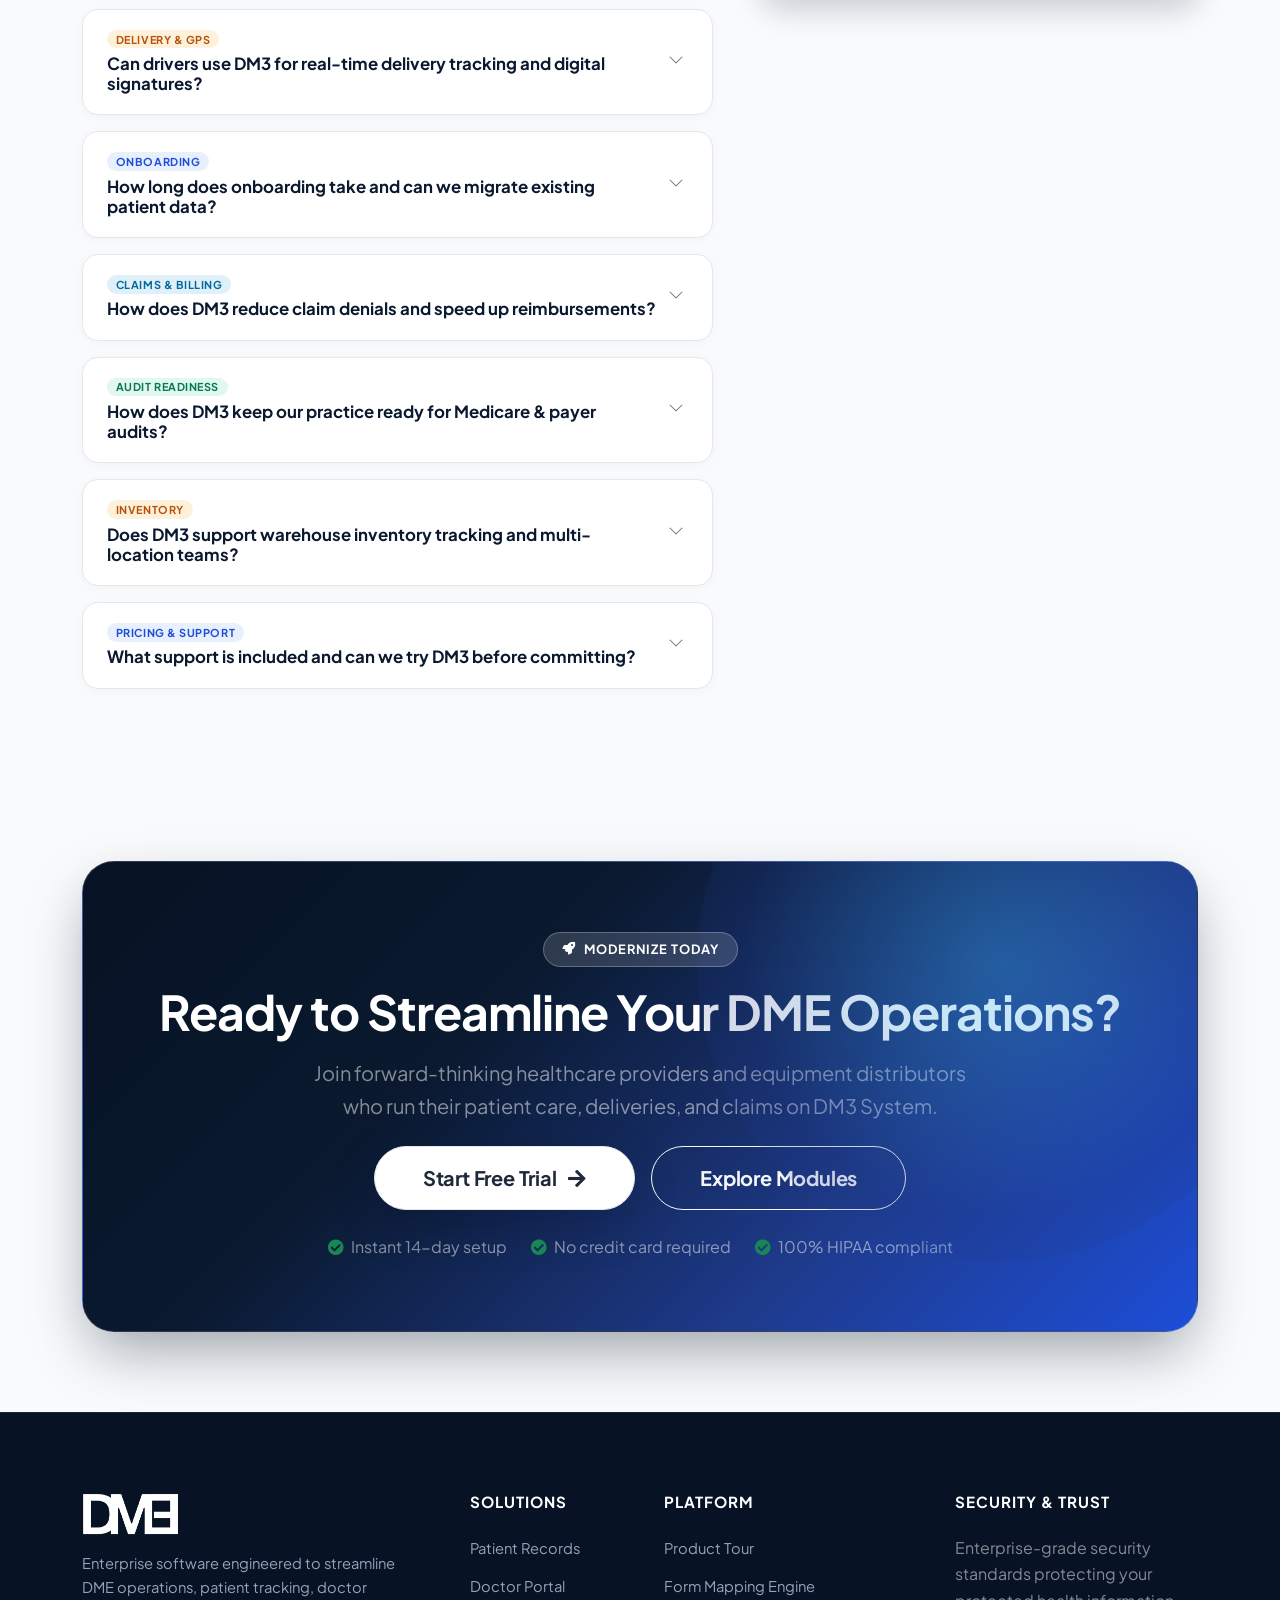
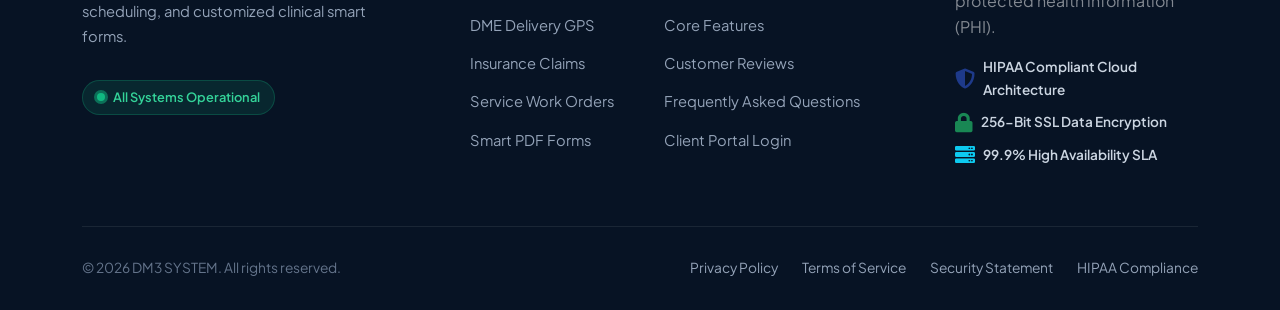
==== commit 3bee2516: "Add interactive FAQ assistant, quick-jump topics, voting, copy-link, and testimonial controls" ====
--- a/index.html
+++ b/index.html
@@ -30,7 +30,7 @@
     <link href="css/bootstrap.min.css" rel="stylesheet">
 
     <!-- Template Stylesheet -->
-    <link href="css/style.css?v=6.3" rel="stylesheet">
+    <link href="css/style.css?v=6.4" rel="stylesheet">
 
     <!-- Theme Initializer (Prevents Flash of Wrong Theme) -->
     <script>
@@ -1046,6 +1046,14 @@
                 <h1 class="display-5 fw-bold mb-3">Trusted by Industry-Leading Medical Companies</h1>
                 <p class="mb-0 text-muted fs-5">See how premier DME suppliers and healthcare distributors scale their operations with DM3 System.</p>
             </div>
+            <div class="d-flex justify-content-center align-items-center gap-3 mb-4 flex-wrap testimonial-interactive-bar">
+                <span class="testimonial-slide-counter" id="testimonial-slide-counter">
+                    <i class="fas fa-layer-group text-primary me-1"></i> Story <strong>1</strong> of 4
+                </span>
+                <button type="button" class="btn btn-sm testimonial-autoplay-btn" id="testimonial-autoplay-toggle" aria-pressed="false">
+                    <i class="fas fa-pause me-1"></i> Pause Auto-Rotate
+                </button>
+            </div>
             <div class="testimonial-carousel owl-carousel">
                 <!-- Testimonial 1: Regional DME & Clinical Supply Provider -->
                 <div class="testimonial-item" data-dot="<div class='testimonial-dot-card'><span class='testimonial-dot-label'><i class='fas fa-wheelchair text-primary me-2'></i>DME &amp; Supplies</span></div>">
@@ -1251,6 +1259,15 @@
                         </div>
                     </div>
                 </div>
+                <div class="faq-quick-topics mt-3 pt-3 d-flex flex-wrap align-items-center gap-2">
+                    <span class="faq-quick-label"><i class="fas fa-bolt text-primary me-1"></i> Popular topics:</span>
+                    <button type="button" class="faq-topic-chip" data-faq-target="#collapseTwo">HIPAA &amp; BAA</button>
+                    <button type="button" class="faq-topic-chip" data-faq-target="#collapseFour">Medicare 270/271</button>
+                    <button type="button" class="faq-topic-chip" data-faq-target="#collapseThree">Auto-Fill PDF</button>
+                    <button type="button" class="faq-topic-chip" data-faq-target="#collapseFive">Driver GPS &amp; POD</button>
+                    <button type="button" class="faq-topic-chip" data-faq-target="#collapseSix">14-Day Migration</button>
+                    <button type="button" class="faq-topic-chip" data-faq-target="#collapseTen">Free Trial</button>
+                </div>
             </div>
 
             <div class="row g-5 align-items-start">
@@ -1480,11 +1497,36 @@
                                 <i class="fas fa-headset"></i>
                             </div>
                             <div>
-                                <h5 class="mb-0 fw-bold text-white">Need a Custom Demo?</h5>
-                                <span class="text-white-50 fs-7">Our DME specialists are ready to help</span>
-                            </div>
-                        </div>
-                        <p class="fs-7 text-white-50 mb-3">See how DM3 integrates with your billing workflow, Smart PDF forms, and Medicare/Medicaid eligibility checks.</p>
+                                <h5 class="mb-0 fw-bold text-white">Interactive DME Assistant</h5>
+                                <span class="text-white-50 fs-7">Get instant answers or book a live demo</span>
+                            </div>
+                        </div>
+
+                        <!-- Interactive Quick Prompt Buttons -->
+                        <div class="faq-assistant-prompts d-flex flex-wrap gap-2 mb-3">
+                            <button type="button" class="faq-assist-chip" data-assist-topic="trial">Pricing &amp; Free Trial</button>
+                            <button type="button" class="faq-assist-chip" data-assist-topic="eligibility">EDI 270/271 Check</button>
+                            <button type="button" class="faq-assist-chip" data-assist-topic="migration">Data Migration</button>
+                        </div>
+
+                        <!-- Mini Interactive Question Form -->
+                        <form id="faq-assistant-form" class="faq-assist-form mb-3">
+                            <div class="input-group">
+                                <input type="text" id="faq-assist-input" class="form-control faq-assist-input" placeholder="Ask a quick question..." aria-label="Ask a quick question about DM3">
+                                <button type="submit" class="btn btn-primary faq-assist-send" aria-label="Send question">
+                                    <i class="fas fa-paper-plane"></i>
+                                </button>
+                            </div>
+                        </form>
+
+                        <!-- Dynamic Answer Bubble -->
+                        <div class="faq-assist-reply d-none mb-3" id="faq-assist-reply" role="status" aria-live="polite">
+                            <div class="d-flex justify-content-between align-items-start gap-2">
+                                <div class="small" id="faq-assist-reply-text"></div>
+                                <button type="button" class="btn-close btn-close-white btn-sm flex-shrink-0" id="faq-assist-close" aria-label="Close reply"></button>
+                            </div>
+                        </div>
+
                         <div class="faq-help-highlights mb-3">
                             <span><i class="fas fa-check-circle text-success me-1"></i> 14-day guided setup</span>
                             <span><i class="fas fa-check-circle text-success me-1"></i> HIPAA BAA included</span>
@@ -1622,7 +1664,7 @@
 
 
     <!-- Template Javascript -->
-    <script src="js/main.js?v=6.2"></script>
+    <script src="js/main.js?v=6.3"></script>
 </body>
 
 </html>
--- a/css/style.css
+++ b/css/style.css
@@ -2325,6 +2325,145 @@
     padding-top: 0.5rem;
     border-top: 1px solid rgba(255, 255, 255, 0.12);
 }
+.faq-quick-topics {
+    border-top: 1px solid var(--slate-200);
+}
+.faq-quick-label {
+    font-size: 0.78rem;
+    font-weight: 700;
+    color: var(--slate-600);
+}
+.faq-topic-chip {
+    background: var(--slate-50);
+    border: 1px solid var(--slate-200);
+    color: var(--slate-700, #334155);
+    font-size: 0.76rem;
+    font-weight: 600;
+    padding: 0.25rem 0.7rem;
+    border-radius: 50rem;
+    cursor: pointer;
+    transition: all 0.2s ease;
+}
+.faq-topic-chip:hover {
+    background: var(--primary-soft);
+    border-color: var(--primary-main);
+    color: var(--primary-main);
+    transform: translateY(-1px);
+}
+.faq-answer-footer {
+    display: flex;
+    align-items: center;
+    justify-content: space-between;
+    flex-wrap: wrap;
+    gap: 0.75rem;
+    margin-top: 1rem;
+    padding-top: 0.85rem;
+    border-top: 1px dashed var(--slate-200);
+    font-size: 0.8rem;
+}
+.faq-helpful-group {
+    display: inline-flex;
+    align-items: center;
+    gap: 0.45rem;
+    color: var(--slate-500, #64748b);
+}
+.faq-helpful-btn,
+.faq-copy-link-btn {
+    border: 1px solid var(--slate-200);
+    background: var(--slate-50);
+    color: var(--slate-700, #334155);
+    border-radius: 50rem;
+    padding: 0.22rem 0.65rem;
+    font-size: 0.75rem;
+    font-weight: 600;
+    cursor: pointer;
+    transition: all 0.2s ease;
+}
+.faq-helpful-btn:hover,
+.faq-copy-link-btn:hover {
+    border-color: var(--primary-main);
+    color: var(--primary-main);
+    background: var(--primary-soft);
+}
+.faq-helpful-btn.voted {
+    background: var(--primary-main);
+    border-color: var(--primary-main);
+    color: #ffffff;
+}
+.faq-item-pulse {
+    animation: faqPulseHighlight 1.2s ease;
+}
+@keyframes faqPulseHighlight {
+    0% { box-shadow: 0 0 0 0 rgba(37, 99, 235, 0.45); }
+    50% { box-shadow: 0 0 0 8px rgba(37, 99, 235, 0); }
+    100% { box-shadow: 0 2px 10px rgba(15, 23, 42, 0.03); }
+}
+.faq-assist-chip {
+    background: rgba(255, 255, 255, 0.1);
+    border: 1px solid rgba(255, 255, 255, 0.2);
+    color: #e2e8f0;
+    font-size: 0.74rem;
+    font-weight: 600;
+    padding: 0.28rem 0.7rem;
+    border-radius: 50rem;
+    cursor: pointer;
+    transition: all 0.2s ease;
+}
+.faq-assist-chip:hover,
+.faq-assist-chip.active {
+    background: #38bdf8;
+    border-color: #38bdf8;
+    color: #071324;
+}
+.faq-assist-input {
+    background: rgba(7, 19, 36, 0.75) !important;
+    border: 1px solid rgba(255, 255, 255, 0.2) !important;
+    color: #ffffff !important;
+    font-size: 0.85rem;
+    border-radius: 50rem 0 0 50rem !important;
+    padding: 0.5rem 0.9rem;
+}
+.faq-assist-input::placeholder {
+    color: #94a3b8;
+}
+.faq-assist-send {
+    border-radius: 0 50rem 50rem 0 !important;
+    padding: 0.5rem 1rem;
+}
+.faq-assist-reply {
+    background: rgba(56, 189, 248, 0.14);
+    border: 1px solid rgba(56, 189, 248, 0.35);
+    border-radius: 12px;
+    padding: 0.75rem 0.9rem;
+    color: #f8fafc;
+}
+.testimonial-slide-counter {
+    display: inline-flex;
+    align-items: center;
+    padding: 0.35rem 0.9rem;
+    border-radius: 50rem;
+    background: #ffffff;
+    border: 1px solid var(--slate-200);
+    font-size: 0.82rem;
+    color: var(--slate-700, #334155);
+    box-shadow: 0 2px 8px rgba(15, 23, 42, 0.04);
+}
+.testimonial-autoplay-btn {
+    border-radius: 50rem;
+    background: #ffffff;
+    border: 1px solid var(--slate-200);
+    color: var(--slate-700, #334155);
+    font-size: 0.8rem;
+    font-weight: 600;
+    padding: 0.35rem 0.9rem;
+    transition: all 0.2s ease;
+}
+.testimonial-autoplay-btn:hover,
+.testimonial-autoplay-btn.paused {
+    border-color: var(--primary-main);
+    color: var(--primary-main);
+    background: var(--primary-soft);
+}
 
 /* FAQ Support Side Card */
 .faq-help-card {
@@ -3997,6 +4136,52 @@
 [data-theme="dark"] .faq-empty-state h6 {
     color: #f8fafc !important;
 }
+[data-theme="dark"] .faq-quick-topics {
+    border-top-color: rgba(255, 255, 255, 0.08);
+}
+[data-theme="dark"] .faq-quick-label {
+    color: #94a3b8;
+}
+[data-theme="dark"] .faq-topic-chip {
+    background: #071324;
+    border-color: rgba(255, 255, 255, 0.12);
+    color: #cbd5e1;
+}
+[data-theme="dark"] .faq-topic-chip:hover {
+    background: rgba(56, 189, 248, 0.15);
+    border-color: #38bdf8;
+    color: #38bdf8;
+}
+[data-theme="dark"] .faq-answer-footer {
+    border-top-color: rgba(255, 255, 255, 0.08);
+}
+[data-theme="dark"] .faq-helpful-btn,
+[data-theme="dark"] .faq-copy-link-btn {
+    background: #071324;
+    border-color: rgba(255, 255, 255, 0.12);
+    color: #cbd5e1;
+}
+[data-theme="dark"] .faq-helpful-btn:hover,
+[data-theme="dark"] .faq-copy-link-btn:hover {
+    border-color: #38bdf8;
+    color: #38bdf8;
+}
+[data-theme="dark"] .faq-helpful-btn.voted {
+    background: var(--primary-main);
+    border-color: var(--primary-main);
+    color: #ffffff;
+}
+[data-theme="dark"] .testimonial-slide-counter,
+[data-theme="dark"] .testimonial-autoplay-btn {
+    background: #0d1f38;
+    border-color: rgba(255, 255, 255, 0.12);
+    color: #e2e8f0;
+}
+[data-theme="dark"] .testimonial-autoplay-btn:hover,
+[data-theme="dark"] .testimonial-autoplay-btn.paused {
+    border-color: #38bdf8;
+    color: #38bdf8;
+}
 
 /* Global Helpers in Dark Mode */
 [data-theme="dark"] .bg-light {
